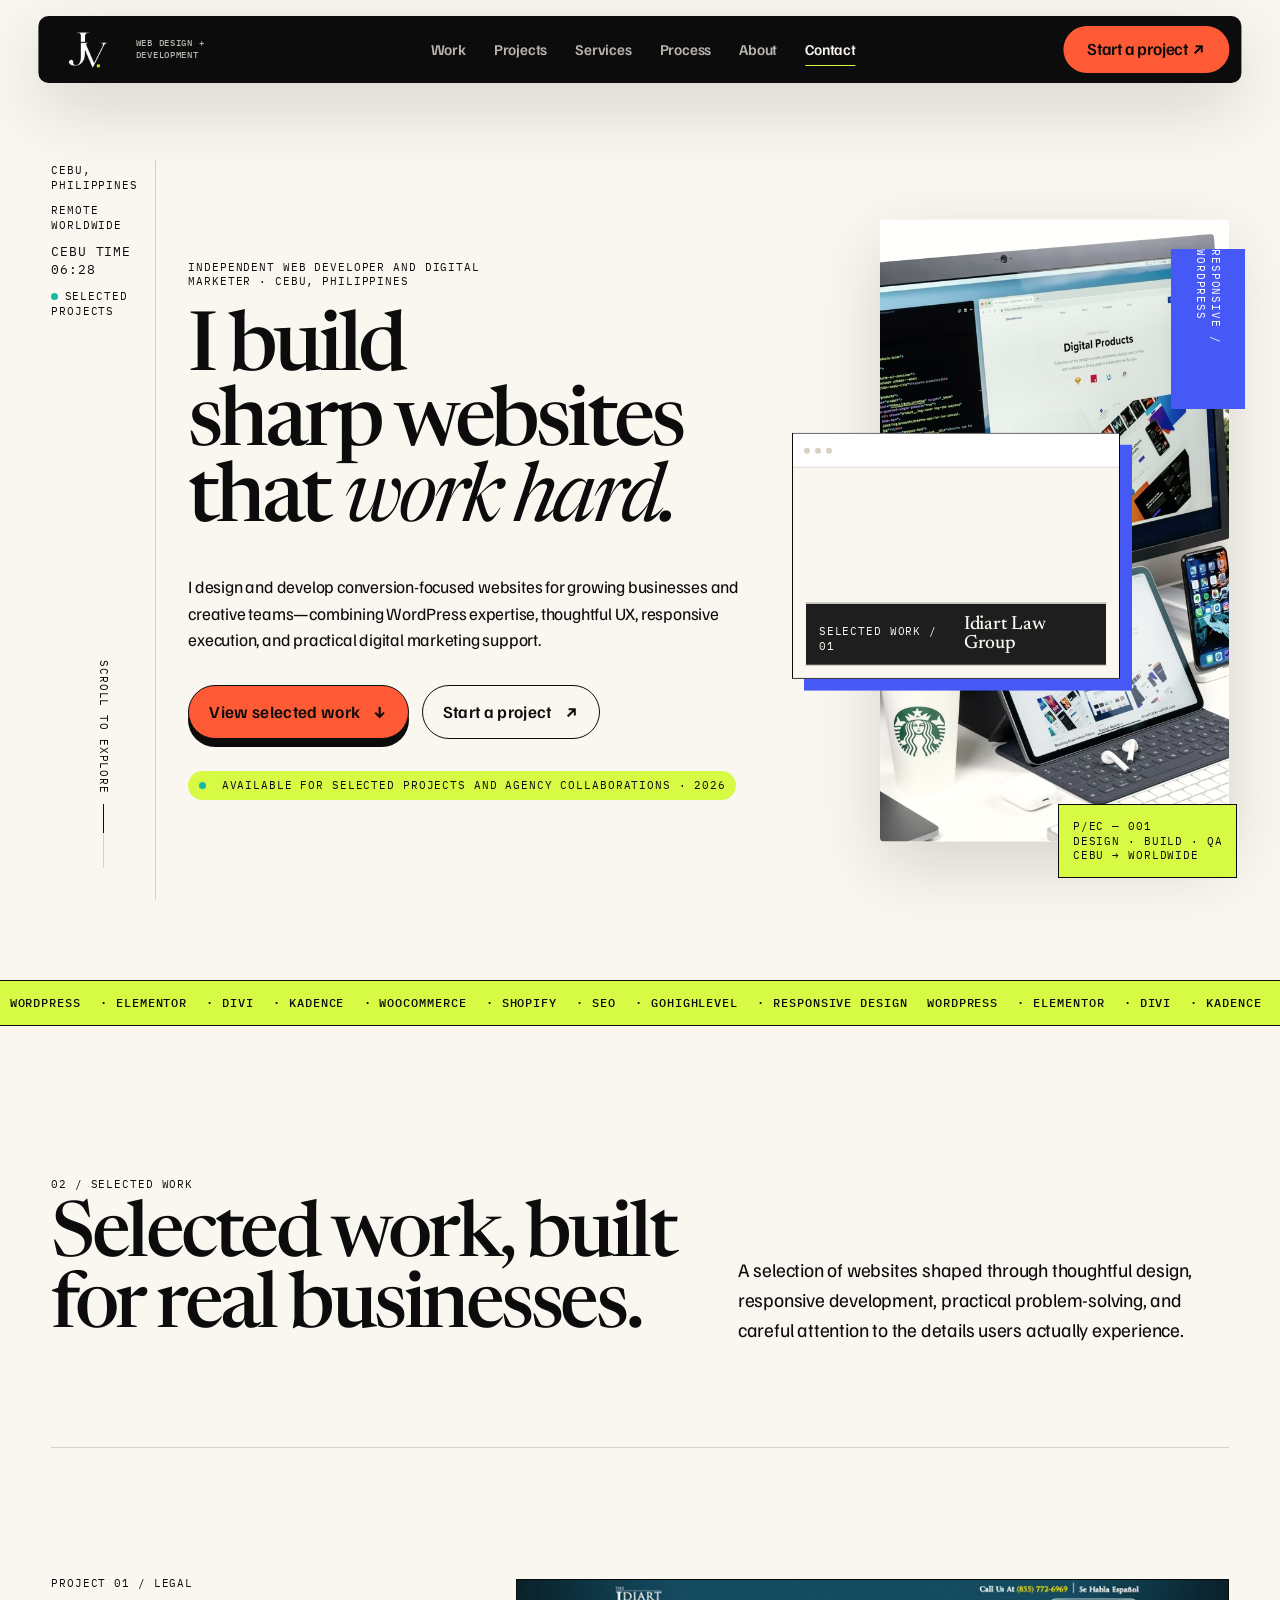
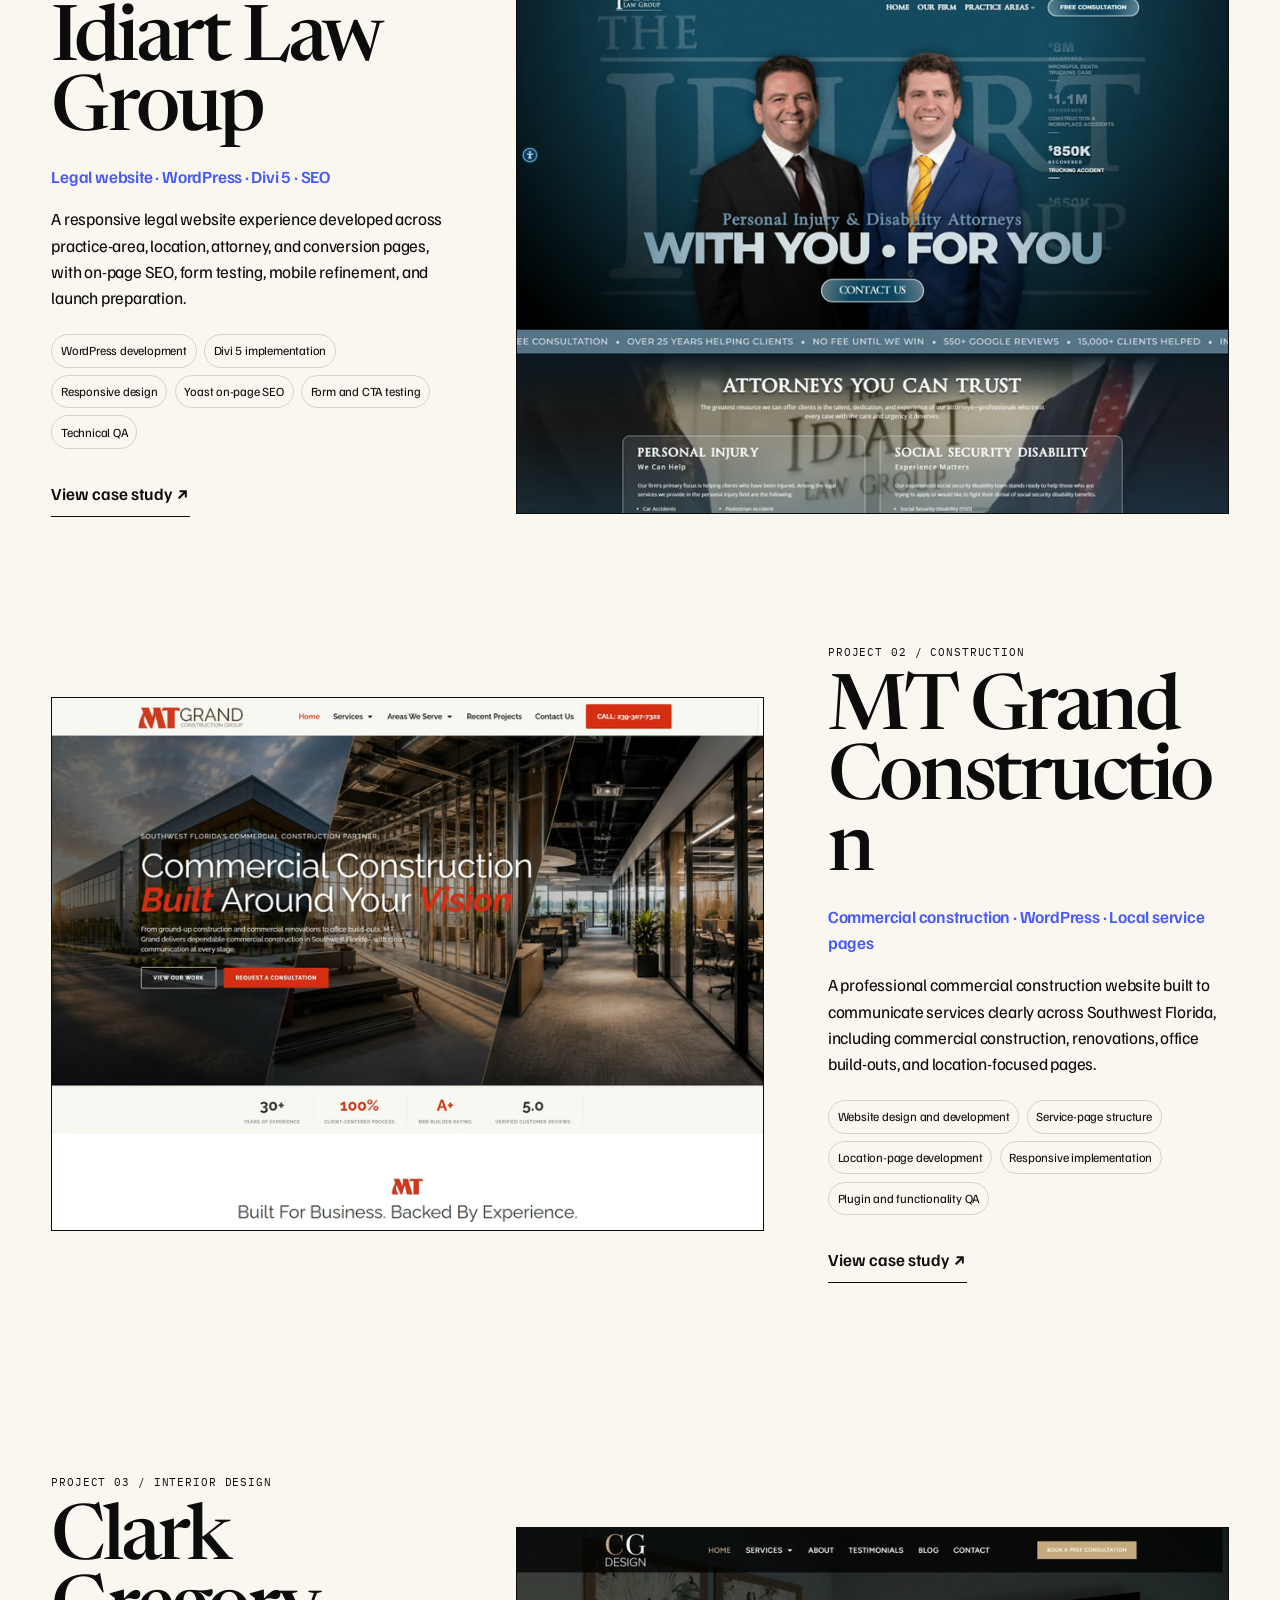
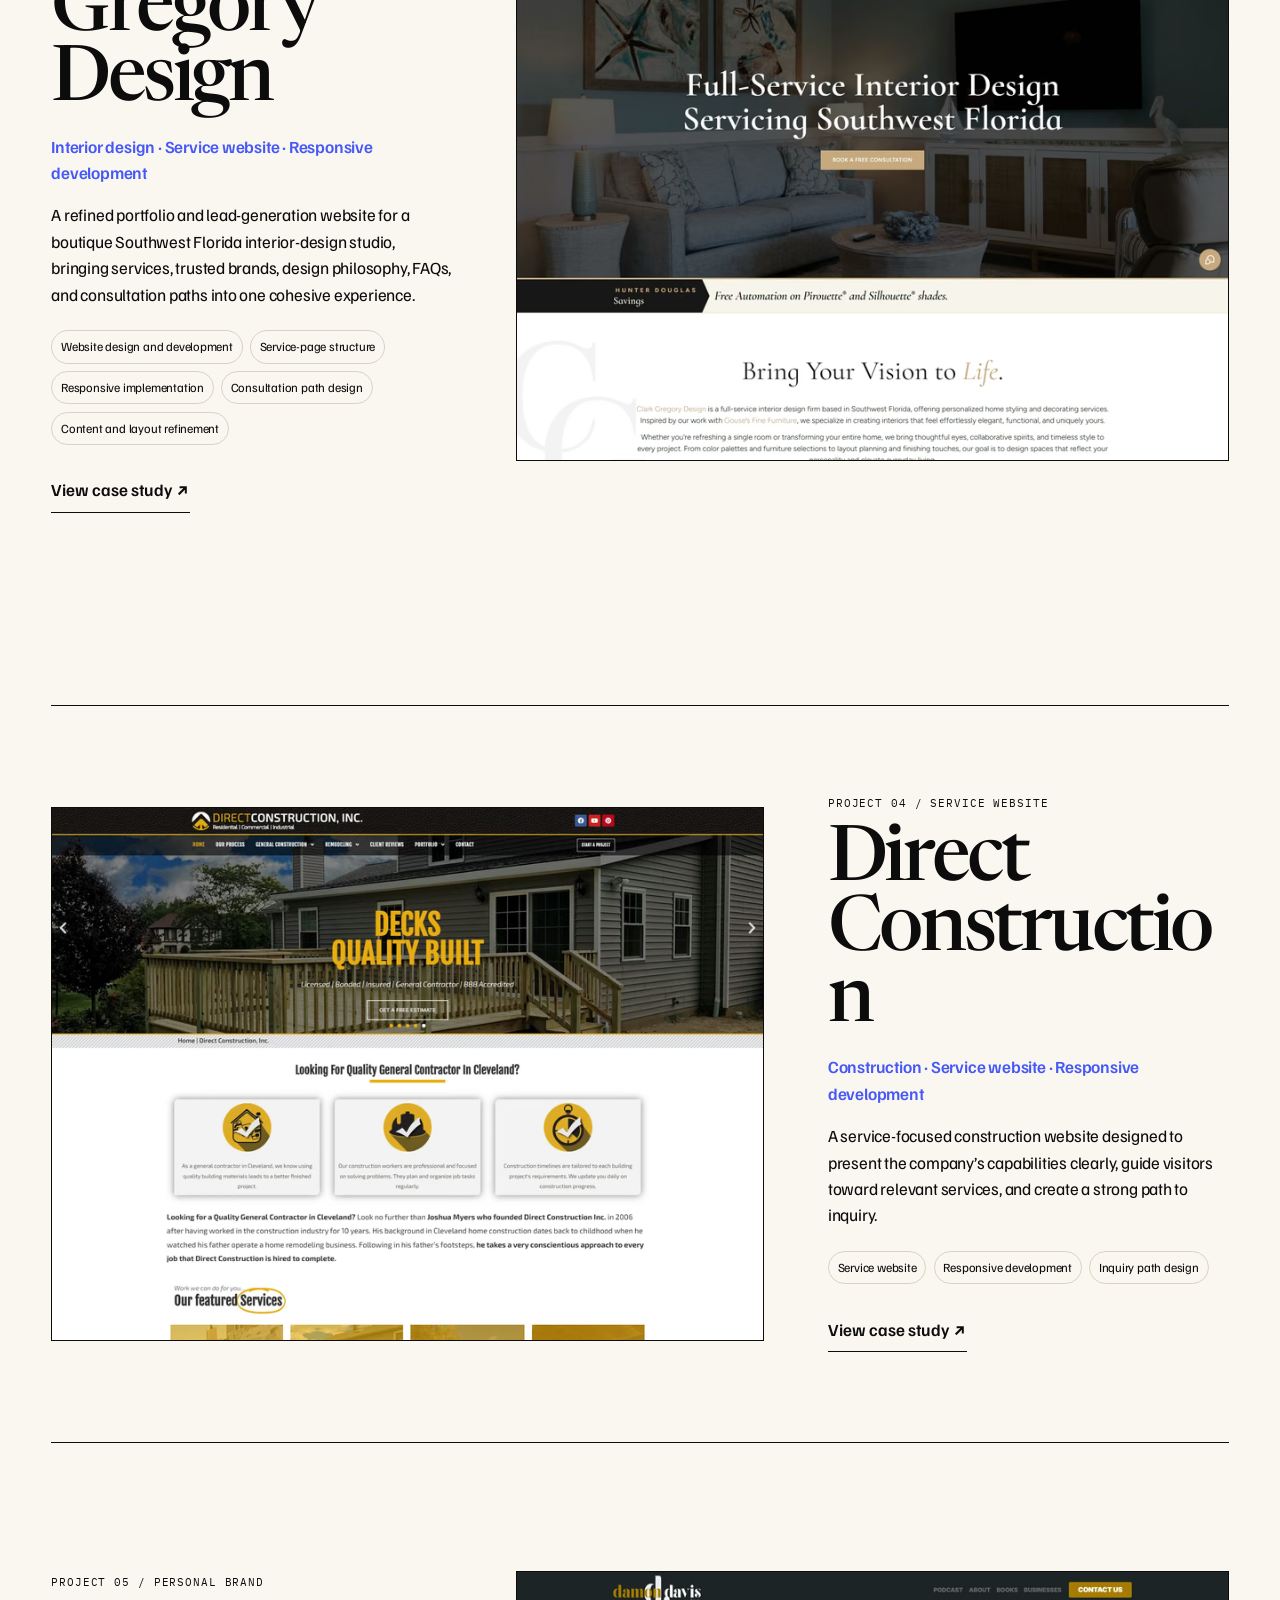
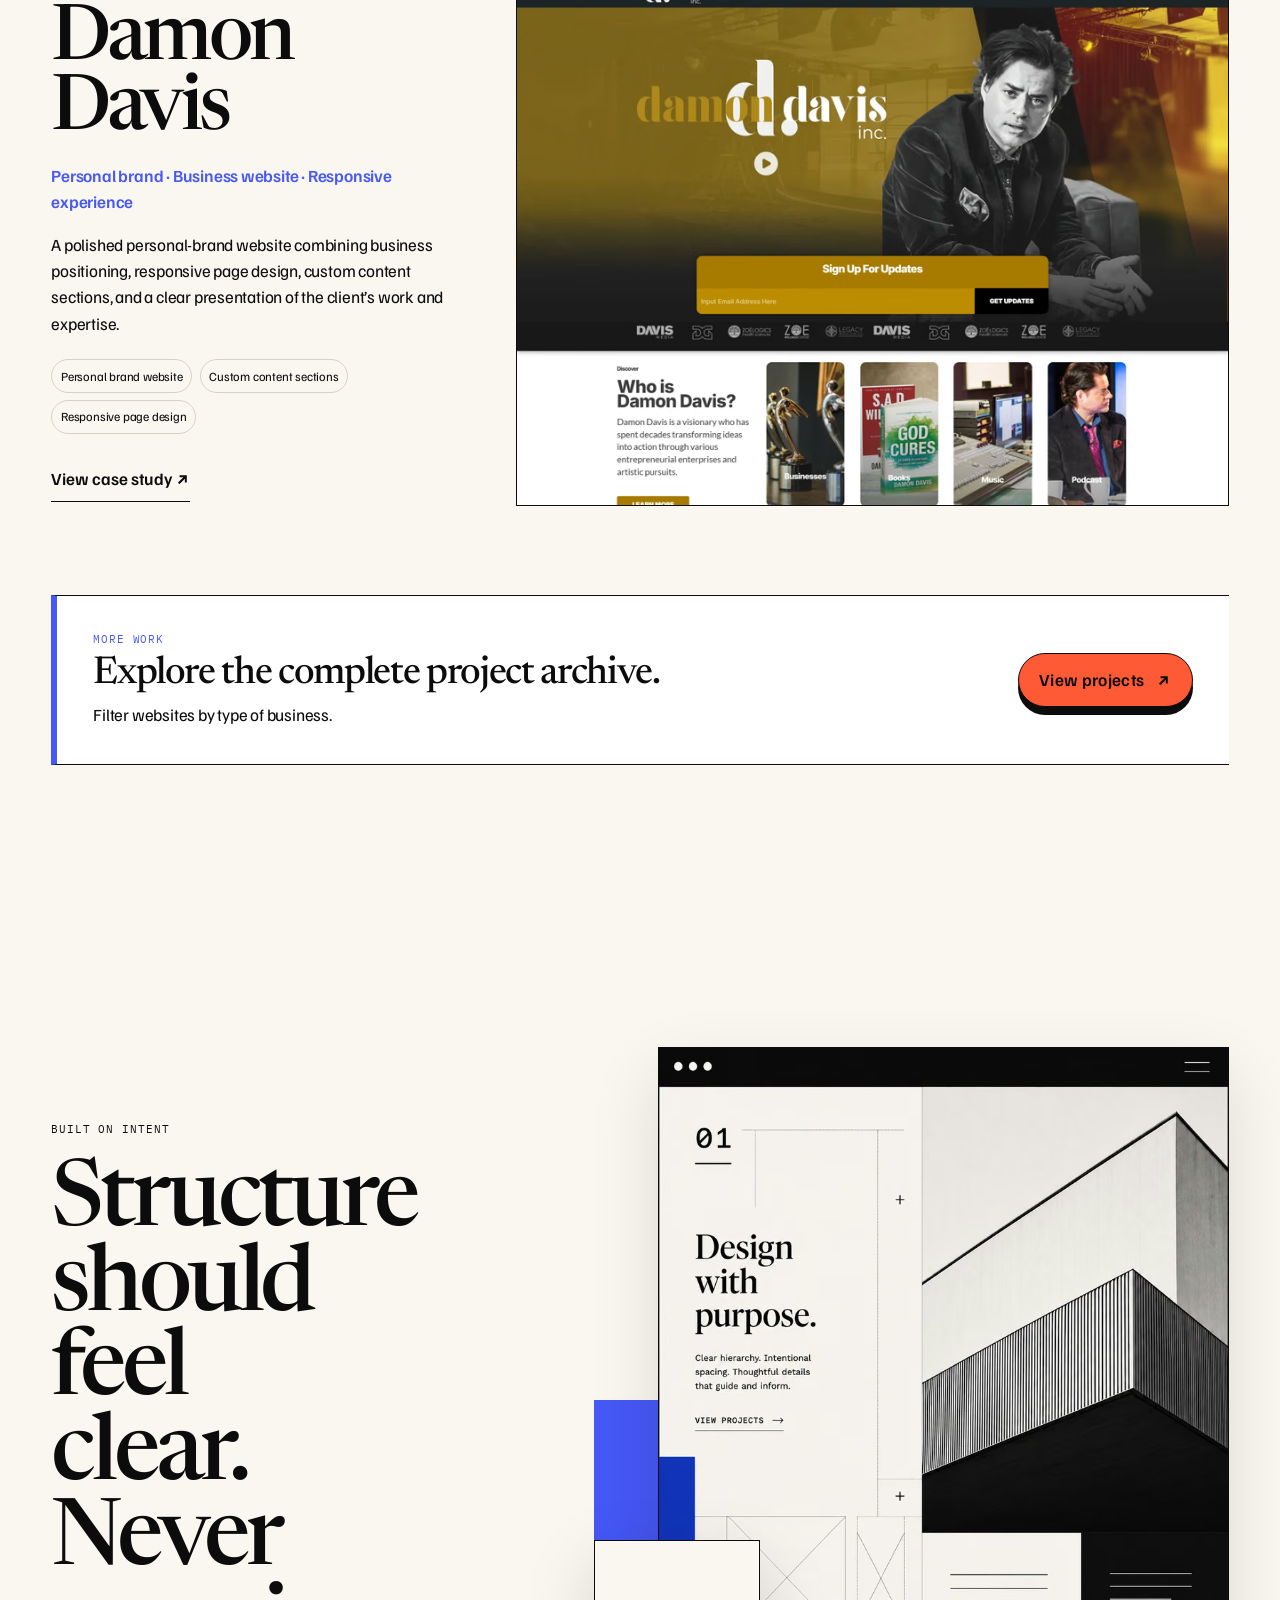
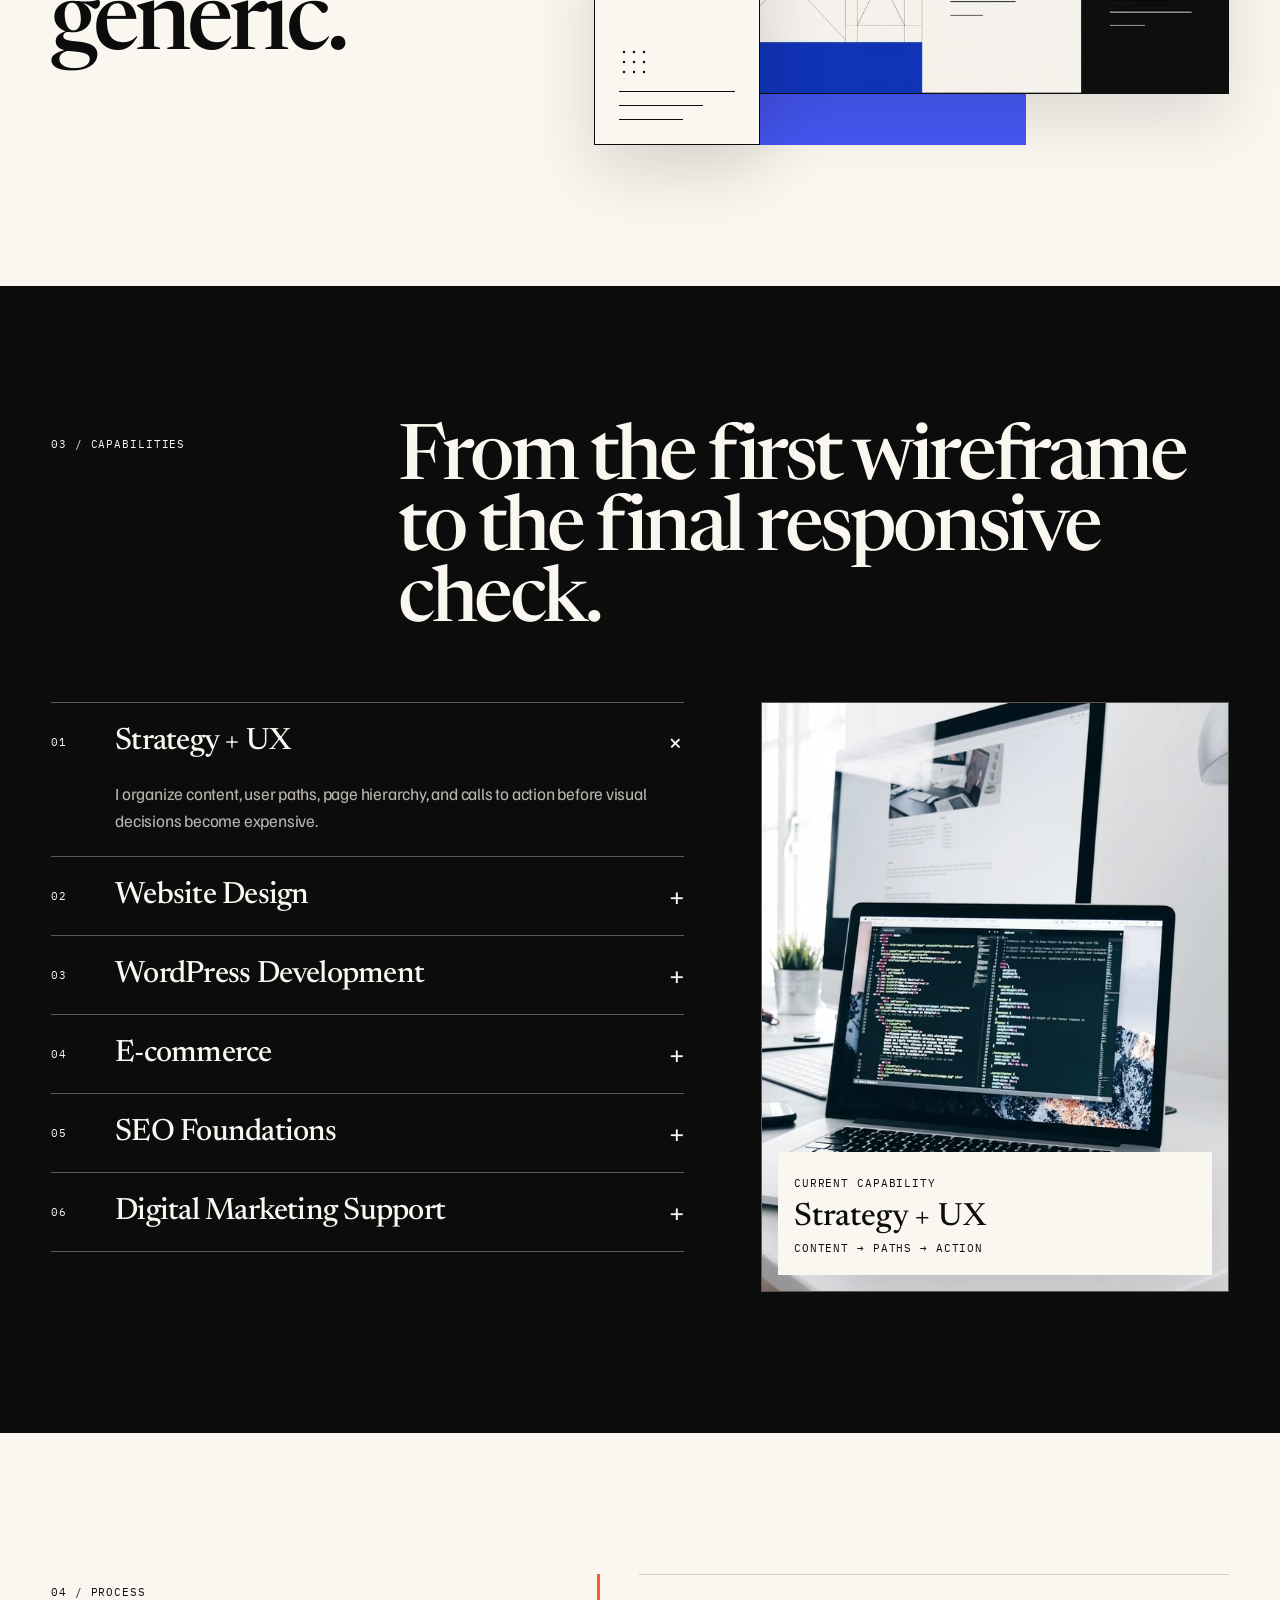
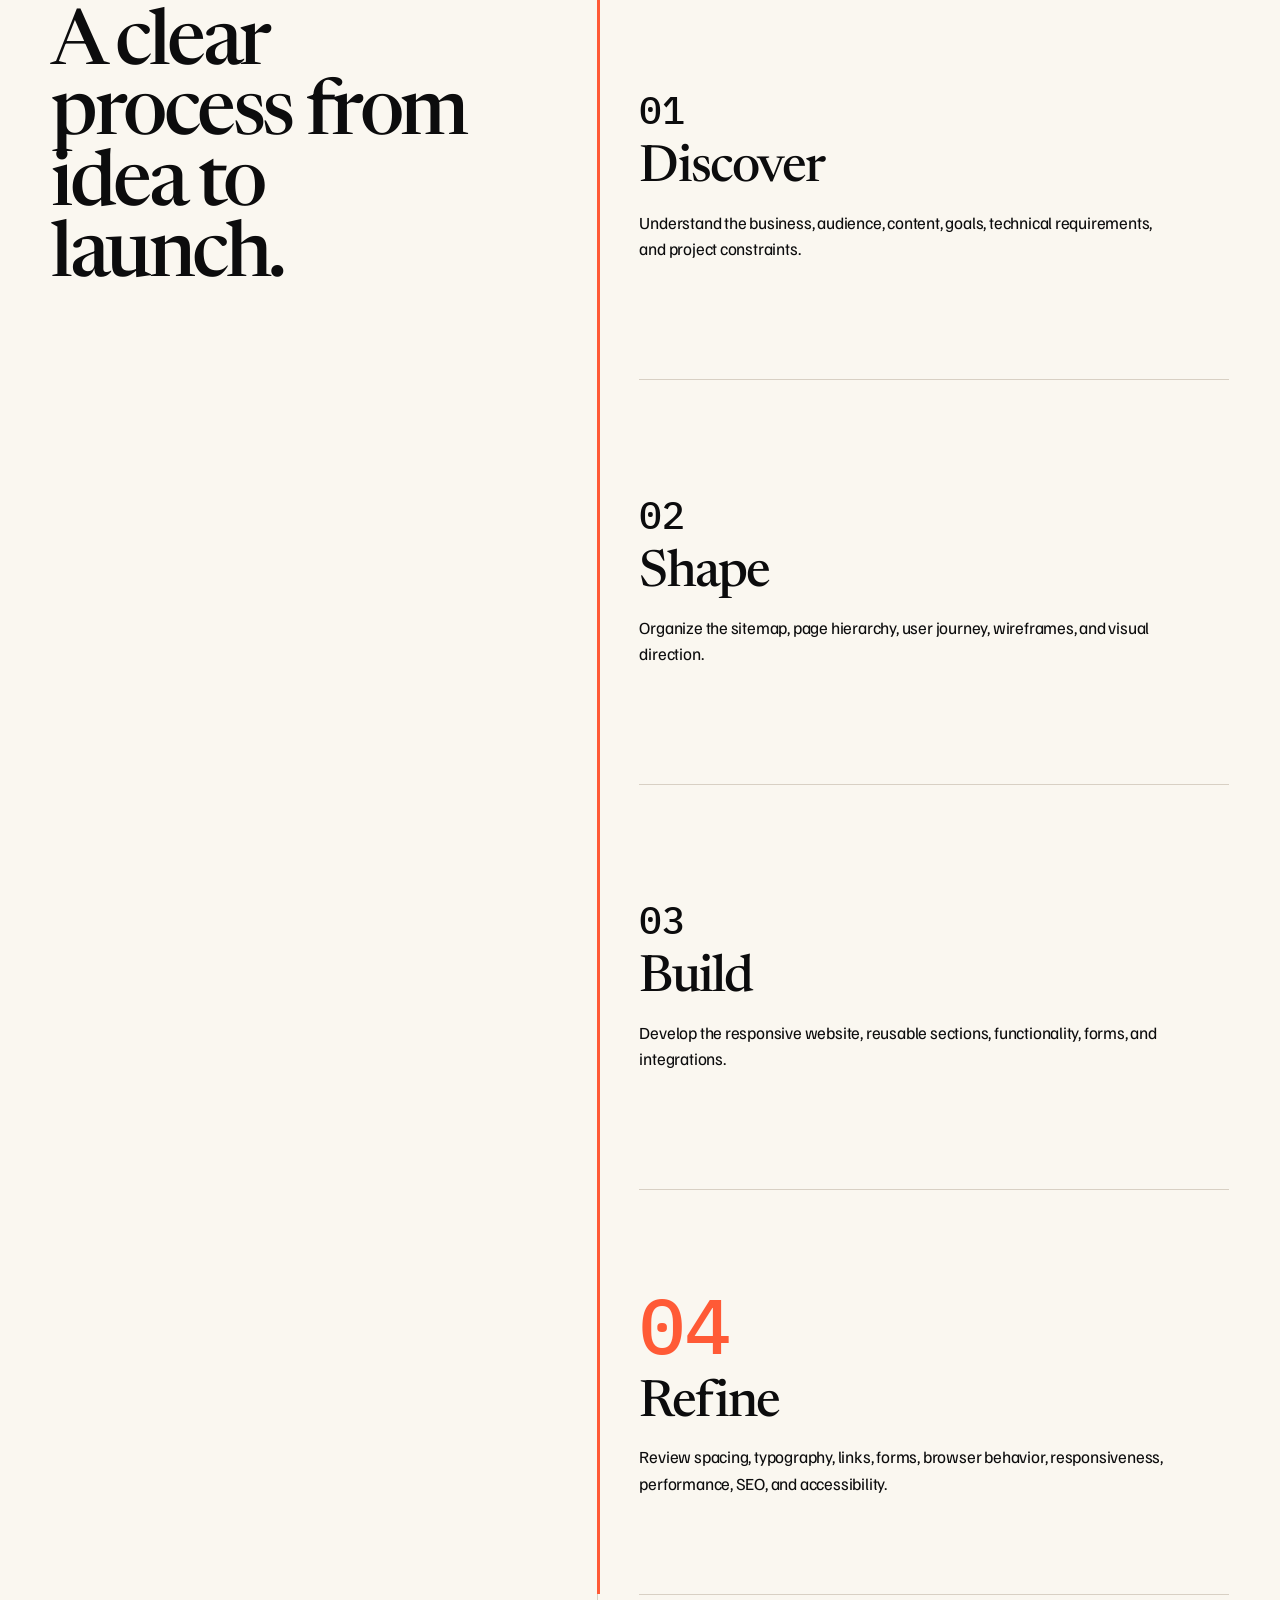
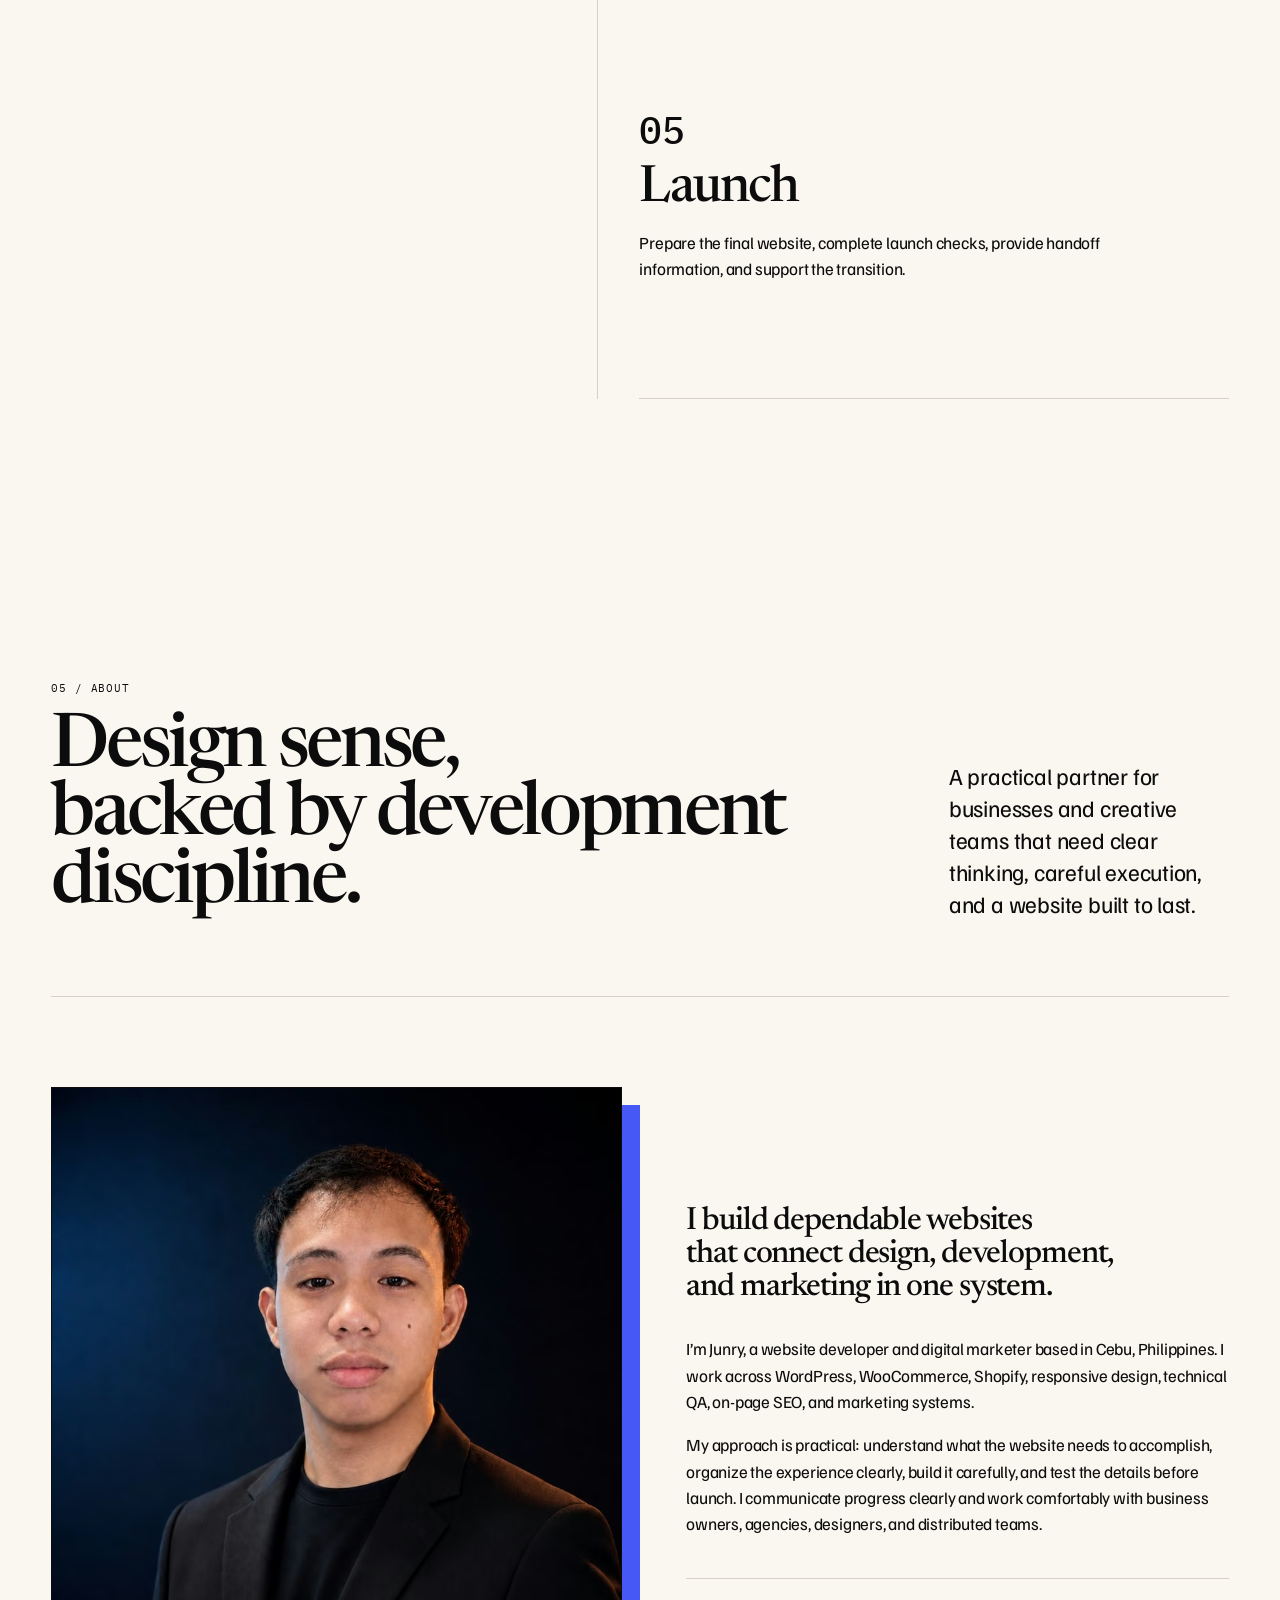
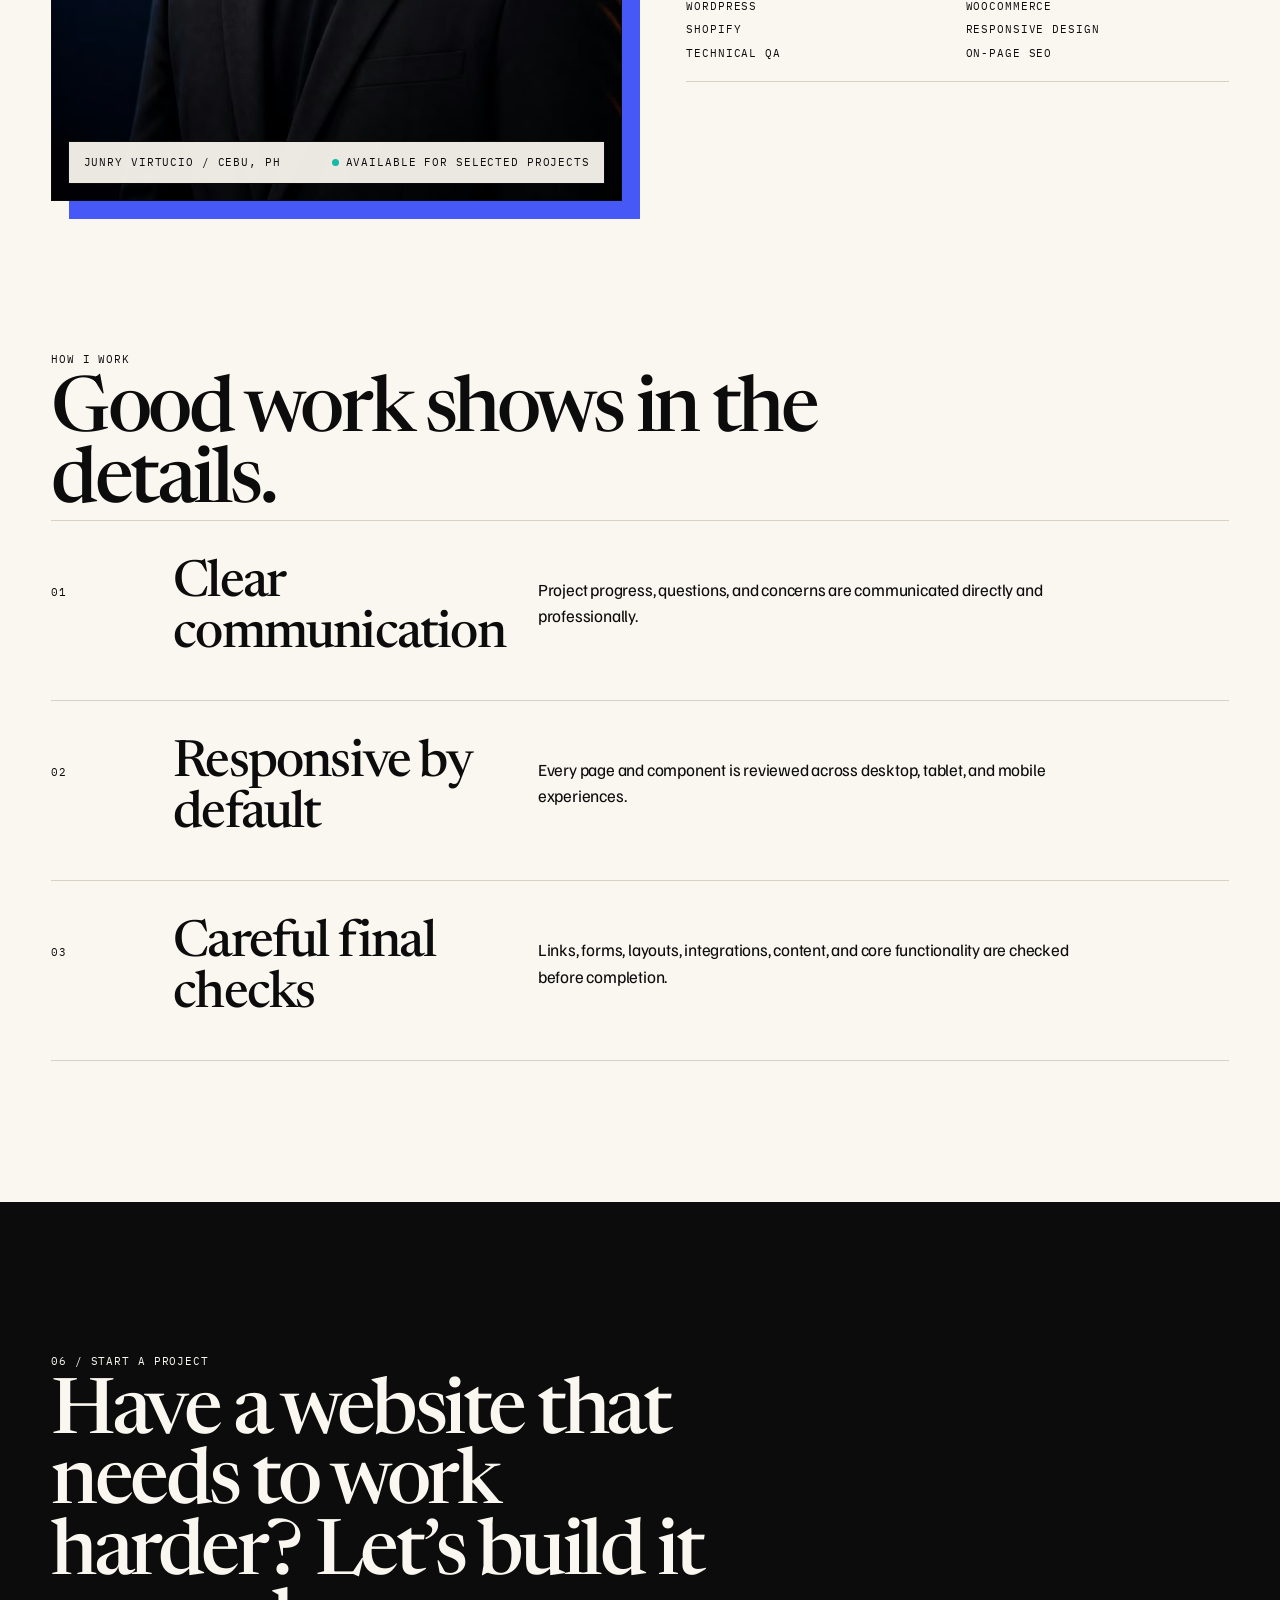
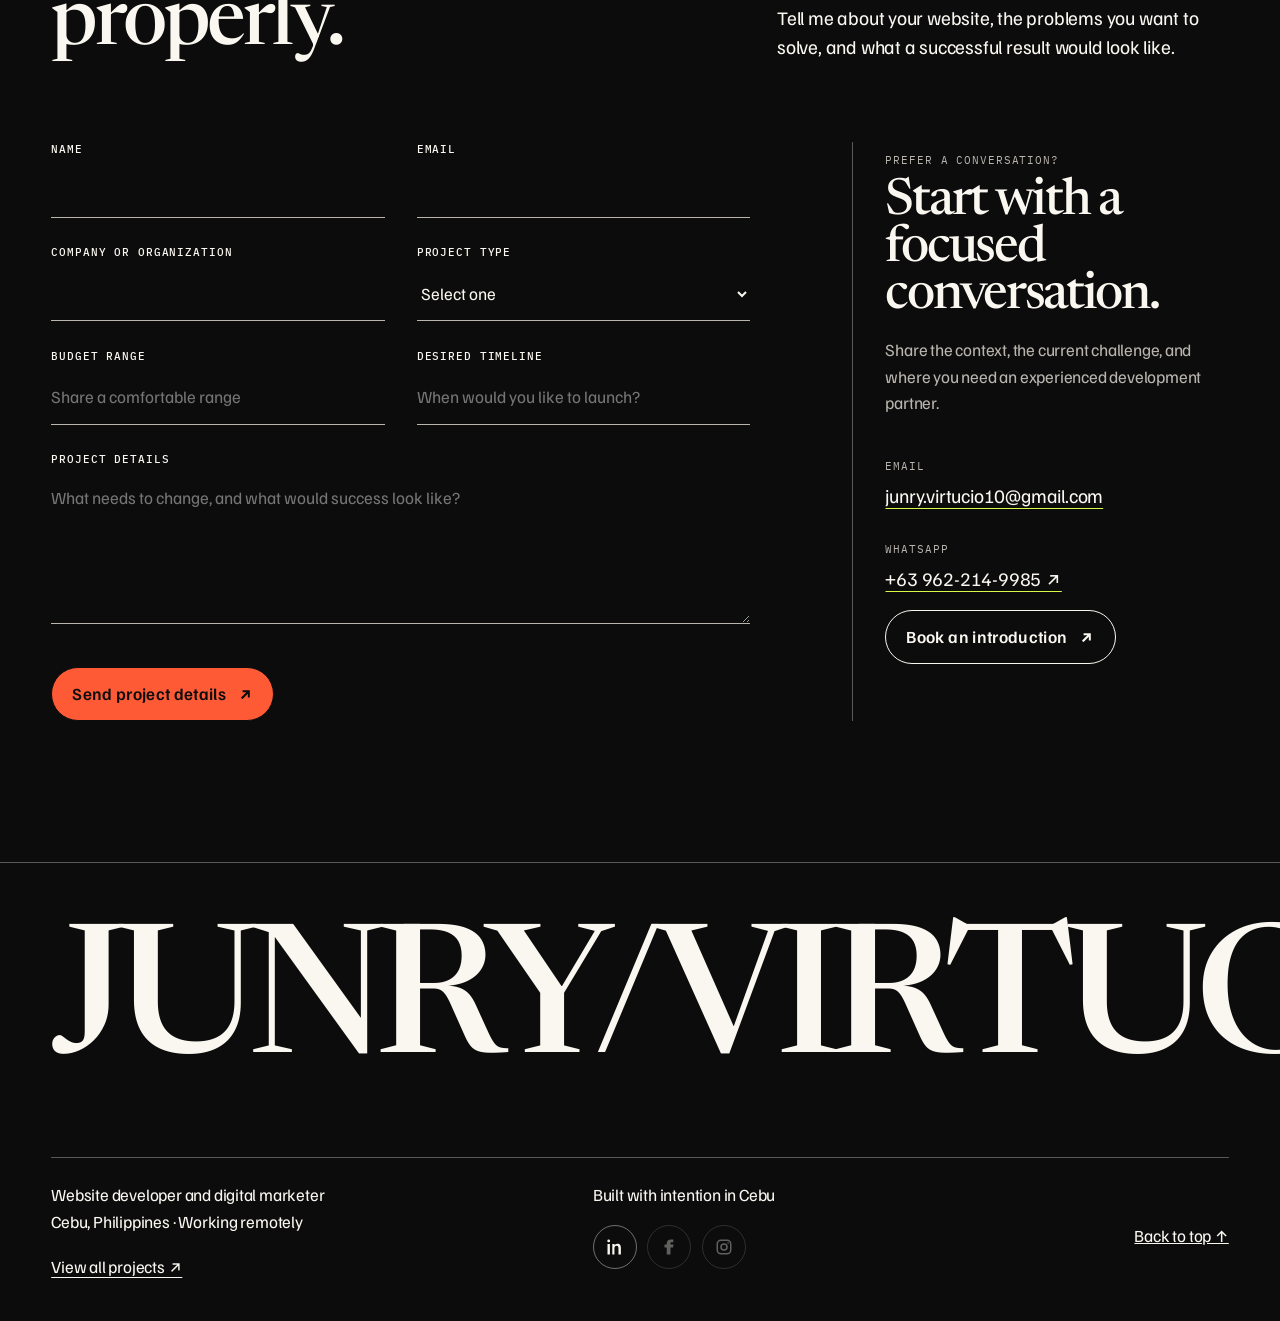
==== index.html @ 66791505 "new project added" ====
﻿<!doctype html>
<html lang="en">
<head>
  <meta charset="utf-8">
  <meta name="viewport" content="width=device-width, initial-scale=1">
  <meta name="google-site-verification" content="nxlav-JCHsvYIQtSZTMugQ_X2jGi2PzGNa7b2y4HYU4">
  <meta name="description" content="Junry Virtucio is a website developer and digital marketer in Cebu, Philippines, building thoughtful WordPress, e-commerce, SEO, and responsive website experiences.">
  <meta name="theme-color" content="#faf7f0">
  <meta property="og:type" content="website">
  <meta property="og:locale" content="en_PH">
  <meta property="og:site_name" content="Junry Virtucio">
  <meta property="og:title" content="Junry Virtucio — Website Developer &amp; Digital Marketer">
  <meta property="og:description" content="Thoughtful WordPress, e-commerce, SEO, and responsive website experiences built in Cebu, Philippines.">
  <meta property="og:image" content="assets/images/workspace-hero.jpg">
  <meta property="og:image:width" content="1800">
  <meta property="og:image:height" content="2250">
  <meta property="og:image:alt" content="A minimal developer workspace displaying responsive digital interfaces.">
  <meta name="twitter:card" content="summary_large_image">
  <meta name="twitter:title" content="Junry Virtucio — Website Developer &amp; Digital Marketer">
  <meta name="twitter:description" content="Thoughtful WordPress, e-commerce, SEO, and responsive website experiences built in Cebu, Philippines.">
  <meta name="twitter:image" content="assets/images/workspace-hero.jpg">
  <title>Junry Virtucio — Website Developer & Digital Marketer</title>
  <link rel="canonical" href="./">
  <link rel="icon" type="image/png" sizes="64x64" href="assets/images/favicon.png?v=2">
  <link rel="apple-touch-icon" sizes="180x180" href="assets/images/apple-touch-icon.png?v=2">
  <link rel="manifest" href="site.webmanifest">
  <link rel="preconnect" href="https://fonts.googleapis.com">
  <link rel="preconnect" href="https://fonts.gstatic.com" crossorigin>
  <link href="https://fonts.googleapis.com/css2?family=Familjen+Grotesk:ital,wght@0,400;0,500;0,600;1,400&family=IBM+Plex+Mono:wght@400;500&family=Newsreader:ital,opsz,wght@0,6..72,400;0,6..72,500;1,6..72,400;1,6..72,500&display=swap" rel="stylesheet">
  <link rel="stylesheet" href="styles.css?v=8">
</head>
<body data-page="home">
  <a class="skip-link" href="#main">Skip to main content</a>
  <div id="site-navigation-root"></div>

  <main id="main">
    <section class="hero" id="top" aria-labelledby="hero-title" data-od-id="hero">
      <div class="shell hero-grid">
        <aside class="info-rail" aria-label="Location and availability" data-od-id="hero-info-rail">
          <div class="rail-list mono">
            <span>Cebu, Philippines</span><span>Remote worldwide</span>
            <span class="rail-time" id="cebu-time">Cebu time —:—</span>
            <span><i class="status-dot" aria-hidden="true"></i>Selected projects</span>
          </div>
          <div class="scroll-cue mono" aria-hidden="true"><span>Scroll to explore</span><span class="scroll-line"></span></div>
        </aside>

        <div class="hero-copy">
          <p class="hero-eyebrow kicker">Independent web developer and digital marketer · Cebu, Philippines</p>
          <h1 class="hero-title" id="hero-title" data-od-id="hero-heading">
            <span class="hero-line"><span>I build</span></span>
            <span class="hero-line"><span>sharp websites</span></span>
            <span class="hero-line"><span>that <em>work hard.</em></span></span>
          </h1>
          <p class="hero-support">I design and develop conversion-focused websites for growing businesses and creative teams—combining WordPress expertise, thoughtful UX, responsive execution, and practical digital marketing support.</p>
          <div class="hero-actions">
            <a class="button button-primary" href="#work" data-od-id="hero-view-work">View selected work <span class="arrow">↓</span></a>
            <a class="button" href="#contact" data-od-id="hero-start-project">Start a project <span class="arrow">↗</span></a>
          </div>
          <p class="availability mono"><i class="status-dot" aria-hidden="true"></i>Available for selected projects and agency collaborations · 2026</p>
        </div>

        <div class="hero-visual" data-od-id="hero-visual">
          <div class="workspace-frame" data-parallax="-7">
            <picture class="responsive-picture">
              <source type="image/avif" srcset="assets/optimized/workspace-hero-480.avif 480w, assets/optimized/workspace-hero-800.avif 800w, assets/optimized/workspace-hero-1200.avif 1200w, assets/optimized/workspace-hero-1600.avif 1600w" sizes="(max-width: 760px) 400px, (max-width: 1100px) 70vw, 500px">
              <img src="assets/optimized/workspace-hero-800.webp" srcset="assets/optimized/workspace-hero-480.webp 480w, assets/optimized/workspace-hero-800.webp 800w, assets/optimized/workspace-hero-1200.webp 1200w, assets/optimized/workspace-hero-1600.webp 1600w" sizes="(max-width: 760px) 400px, (max-width: 1100px) 70vw, 500px" width="1800" height="2250" fetchpriority="high" decoding="async" alt="Minimal workspace with a monitor and tablet displaying digital product interfaces.">
            </picture>
          </div>
          <div class="project-window" data-parallax="14">
            <div class="browser-bar" aria-hidden="true"><span class="browser-dot"></span><span class="browser-dot"></span><span class="browser-dot"></span></div>
            <div class="hero-project-preview">
              <picture class="responsive-picture">
                <source type="image/avif" srcset="assets/optimized/projects/idiart-law-group-480.avif 480w, assets/optimized/projects/idiart-law-group-800.avif 800w, assets/optimized/projects/idiart-law-group-1200.avif 1200w, assets/optimized/projects/idiart-law-group-1600.avif 1600w, assets/optimized/projects/idiart-law-group-1920.avif 1920w" sizes="(max-width: 760px) 81vw, (max-width: 1100px) 60vw, 30vw">
                <img src="assets/optimized/projects/idiart-law-group-800.webp" srcset="assets/optimized/projects/idiart-law-group-480.webp 480w, assets/optimized/projects/idiart-law-group-800.webp 800w, assets/optimized/projects/idiart-law-group-1200.webp 1200w, assets/optimized/projects/idiart-law-group-1600.webp 1600w, assets/optimized/projects/idiart-law-group-1920.webp 1920w" sizes="(max-width: 760px) 81vw, (max-width: 1100px) 60vw, 30vw" width="1920" height="1440" decoding="async" alt="Preview of the Idiart Law Group website homepage.">
              </picture>
              <div class="hero-project-label"><span class="mono">SELECTED WORK / 01</span><strong>Idiart Law Group</strong></div>
            </div>
          </div>
          <div class="cobalt-tab mono">RESPONSIVE / WORDPRESS</div>
          <div class="visual-meta mono">P/EC — 001<br>DESIGN · BUILD · QA<br>CEBU → WORLDWIDE</div>
        </div>
      </div>
    </section>

    <section class="expertise" aria-label="Expertise" data-od-id="expertise-strip" tabindex="0">
      <div class="expertise-track">
        <ul class="expertise-list"><li>WORDPRESS</li><li>· ELEMENTOR</li><li>· DIVI</li><li>· KADENCE</li><li>· WOOCOMMERCE</li><li>· SHOPIFY</li><li>· SEO</li><li>· GOHIGHLEVEL</li><li>· RESPONSIVE DESIGN</li></ul>
        <ul class="expertise-list" aria-hidden="true"><li>WORDPRESS</li><li>· ELEMENTOR</li><li>· DIVI</li><li>· KADENCE</li><li>· WOOCOMMERCE</li><li>· SHOPIFY</li><li>· SEO</li><li>· GOHIGHLEVEL</li><li>· RESPONSIVE DESIGN</li></ul>
        <ul class="expertise-list" aria-hidden="true"><li>WORDPRESS</li><li>· ELEMENTOR</li><li>· DIVI</li><li>· KADENCE</li><li>· WOOCOMMERCE</li><li>· SHOPIFY</li><li>· SEO</li><li>· GOHIGHLEVEL</li><li>· RESPONSIVE DESIGN</li></ul>
        <ul class="expertise-list" aria-hidden="true"><li>WORDPRESS</li><li>· ELEMENTOR</li><li>· DIVI</li><li>· KADENCE</li><li>· WOOCOMMERCE</li><li>· SHOPIFY</li><li>· SEO</li><li>· GOHIGHLEVEL</li><li>· RESPONSIVE DESIGN</li></ul>
      </div>
    </section>

    <section class="section" id="work" aria-labelledby="work-title" data-od-id="selected-work">
      <div class="shell">
        <header class="work-header">
          <div><p class="kicker">02 / Selected work</p><h2 class="section-title" id="work-title" data-od-id="work-heading">Selected work, built for real businesses.</h2></div>
          <p class="section-intro">A selection of websites shaped through thoughtful design, responsive development, practical problem-solving, and careful attention to the details users actually experience.</p>
        </header>

        <article class="project project-a" data-od-id="project-idiart-law-group">
          <div class="project-info">
            <span class="project-no mono">PROJECT 01 / LEGAL</span><h3 class="project-name">Idiart Law Group</h3>
            <p class="project-category">Legal website · WordPress · Divi 5 · SEO</p>
            <p class="project-description">A responsive legal website experience developed across practice-area, location, attorney, and conversion pages, with on-page SEO, form testing, mobile refinement, and launch preparation.</p>
            <ul class="responsibilities"><li>WordPress development</li><li>Divi 5 implementation</li><li>Responsive design</li><li>Yoast on-page SEO</li><li>Form and CTA testing</li><li>Technical QA</li></ul>
            <button class="project-action" type="button" data-dialog-project="Idiart Law Group" data-project-url="https://www.idiartlaw.com/" aria-haspopup="dialog">View case study ↗</button>
          </div>
          <button class="project-media" type="button" data-dialog-project="Idiart Law Group" data-project-url="https://www.idiartlaw.com/" aria-haspopup="dialog" aria-label="View the Idiart Law Group case study">
            <picture class="responsive-picture">
              <source type="image/avif" srcset="assets/optimized/projects/idiart-law-group-480.avif 480w, assets/optimized/projects/idiart-law-group-800.avif 800w, assets/optimized/projects/idiart-law-group-1200.avif 1200w, assets/optimized/projects/idiart-law-group-1600.avif 1600w, assets/optimized/projects/idiart-law-group-1920.avif 1920w" sizes="(max-width: 760px) 90vw, (max-width: 900px) 92vw, (max-width: 1100px) 46vw, (min-width: 1631px) 900px, 56vw">
              <img class="project-screenshot" src="assets/optimized/projects/idiart-law-group-1200.webp" srcset="assets/optimized/projects/idiart-law-group-480.webp 480w, assets/optimized/projects/idiart-law-group-800.webp 800w, assets/optimized/projects/idiart-law-group-1200.webp 1200w, assets/optimized/projects/idiart-law-group-1600.webp 1600w, assets/optimized/projects/idiart-law-group-1920.webp 1920w" sizes="(max-width: 760px) 90vw, (max-width: 900px) 92vw, (max-width: 1100px) 46vw, (min-width: 1631px) 900px, 56vw" width="1920" height="1440" loading="lazy" decoding="async" alt="Idiart Law Group website homepage featuring its attorneys, practice areas, testimonials, and consultation information.">
            </picture><span class="view-cursor">VIEW CASE STUDY ↗</span>
          </button>
        </article>

        <article class="project project-b" data-od-id="project-mt-grand-construction">
          <div class="project-info">
            <span class="project-no mono">PROJECT 02 / CONSTRUCTION</span><h3 class="project-name">MT Grand Construction</h3>
            <p class="project-category">Commercial construction · WordPress · Local service pages</p>
            <p class="project-description">A professional commercial construction website built to communicate services clearly across Southwest Florida, including commercial construction, renovations, office build-outs, and location-focused pages.</p>
            <ul class="responsibilities"><li>Website design and development</li><li>Service-page structure</li><li>Location-page development</li><li>Responsive implementation</li><li>Plugin and functionality QA</li></ul>
            <button class="project-action" type="button" data-dialog-project="MT Grand Construction" data-project-url="https://mtgrandconstruction.com/" aria-haspopup="dialog">View case study ↗</button>
          </div>
          <button class="project-media" type="button" data-dialog-project="MT Grand Construction" data-project-url="https://mtgrandconstruction.com/" aria-haspopup="dialog" aria-label="View the MT Grand Construction case study">
            <picture class="responsive-picture">
              <source type="image/avif" srcset="assets/optimized/projects/mt-grand-construction-480.avif 480w, assets/optimized/projects/mt-grand-construction-800.avif 800w, assets/optimized/projects/mt-grand-construction-1200.avif 1200w, assets/optimized/projects/mt-grand-construction-1600.avif 1600w, assets/optimized/projects/mt-grand-construction-1920.avif 1920w" sizes="(max-width: 760px) 90vw, (max-width: 900px) 92vw, (max-width: 1100px) 46vw, (min-width: 1631px) 900px, 56vw">
              <img class="project-screenshot" src="assets/optimized/projects/mt-grand-construction-1200.webp" srcset="assets/optimized/projects/mt-grand-construction-480.webp 480w, assets/optimized/projects/mt-grand-construction-800.webp 800w, assets/optimized/projects/mt-grand-construction-1200.webp 1200w, assets/optimized/projects/mt-grand-construction-1600.webp 1600w, assets/optimized/projects/mt-grand-construction-1920.webp 1920w" sizes="(max-width: 760px) 90vw, (max-width: 900px) 92vw, (max-width: 1100px) 46vw, (min-width: 1631px) 900px, 56vw" width="1920" height="1440" loading="lazy" decoding="async" alt="MT Grand Construction website homepage presenting commercial construction services, projects, and service areas.">
            </picture><span class="view-cursor">VIEW CASE STUDY ↗</span>
          </button>
        </article>

        <article class="project project-c" data-od-id="project-clark-gregory-design">
          <div class="project-info">
            <span class="project-no mono">PROJECT 03 / INTERIOR DESIGN</span><h3 class="project-name">Clark Gregory Design</h3>
            <p class="project-category">Interior design · Service website · Responsive development</p>
            <p class="project-description">A refined portfolio and lead-generation website for a boutique Southwest Florida interior-design studio, bringing services, trusted brands, design philosophy, FAQs, and consultation paths into one cohesive experience.</p>
            <ul class="responsibilities"><li>Website design and development</li><li>Service-page structure</li><li>Responsive implementation</li><li>Consultation path design</li><li>Content and layout refinement</li></ul>
            <button class="project-action" type="button" data-dialog-project="Clark Gregory Design" data-project-url="https://www.clarkgregorydesign.com/" aria-haspopup="dialog">View case study ↗</button>
          </div>
          <button class="project-media" type="button" data-dialog-project="Clark Gregory Design" data-project-url="https://www.clarkgregorydesign.com/" aria-haspopup="dialog" aria-label="View the Clark Gregory Design case study">
            <picture class="responsive-picture">
              <source type="image/avif" srcset="assets/optimized/projects/clark-gregory-design-480.avif 480w, assets/optimized/projects/clark-gregory-design-800.avif 800w, assets/optimized/projects/clark-gregory-design-1200.avif 1200w, assets/optimized/projects/clark-gregory-design-1600.avif 1600w, assets/optimized/projects/clark-gregory-design-1920.avif 1920w" sizes="(max-width: 760px) 90vw, (max-width: 900px) 92vw, (max-width: 1100px) 46vw, (min-width: 1631px) 900px, 56vw">
              <img class="project-screenshot" src="assets/optimized/projects/clark-gregory-design-1200.webp" srcset="assets/optimized/projects/clark-gregory-design-480.webp 480w, assets/optimized/projects/clark-gregory-design-800.webp 800w, assets/optimized/projects/clark-gregory-design-1200.webp 1200w, assets/optimized/projects/clark-gregory-design-1600.webp 1600w, assets/optimized/projects/clark-gregory-design-1920.webp 1920w" sizes="(max-width: 760px) 90vw, (max-width: 900px) 92vw, (max-width: 1100px) 46vw, (min-width: 1631px) 900px, 56vw" width="1920" height="1440" loading="lazy" decoding="async" alt="Clark Gregory Design website homepage showing interior-design services and residential project imagery.">
            </picture><span class="view-cursor">VIEW CASE STUDY ↗</span>
          </button>
        </article>

        <article class="project project-d" data-od-id="project-direct-construction">
          <div class="project-info">
            <span class="project-no mono">PROJECT 04 / SERVICE WEBSITE</span><h3 class="project-name">Direct Construction</h3>
            <p class="project-category">Construction · Service website · Responsive development</p>
            <p class="project-description">A service-focused construction website designed to present the company’s capabilities clearly, guide visitors toward relevant services, and create a strong path to inquiry.</p>
            <ul class="responsibilities"><li>Service website</li><li>Responsive development</li><li>Inquiry path design</li></ul>
            <button class="project-action" type="button" data-dialog-project="Direct Construction" data-project-url="https://www.direct-construction.com/" aria-haspopup="dialog">View case study ↗</button>
          </div>
          <button class="project-media" type="button" data-dialog-project="Direct Construction" data-project-url="https://www.direct-construction.com/" aria-haspopup="dialog" aria-label="View the Direct Construction case study">
            <picture class="responsive-picture">
              <source type="image/avif" srcset="assets/optimized/projects/direct-construction-480.avif 480w, assets/optimized/projects/direct-construction-800.avif 800w, assets/optimized/projects/direct-construction-1200.avif 1200w, assets/optimized/projects/direct-construction-1600.avif 1600w, assets/optimized/projects/direct-construction-1920.avif 1920w" sizes="(max-width: 760px) 90vw, (max-width: 900px) 92vw, (max-width: 1100px) 46vw, (min-width: 1631px) 900px, 56vw">
              <img class="project-screenshot" src="assets/optimized/projects/direct-construction-1200.webp" srcset="assets/optimized/projects/direct-construction-480.webp 480w, assets/optimized/projects/direct-construction-800.webp 800w, assets/optimized/projects/direct-construction-1200.webp 1200w, assets/optimized/projects/direct-construction-1600.webp 1600w, assets/optimized/projects/direct-construction-1920.webp 1920w" sizes="(max-width: 760px) 90vw, (max-width: 900px) 92vw, (max-width: 1100px) 46vw, (min-width: 1631px) 900px, 56vw" width="1920" height="1440" loading="lazy" decoding="async" alt="Direct Construction website homepage showing remodeling services, featured projects, process, and testimonials.">
            </picture><span class="view-cursor">VIEW CASE STUDY ↗</span>
          </button>
        </article>

        <article class="project project-e" data-od-id="project-damon-davis">
          <div class="project-info">
            <span class="project-no mono">PROJECT 05 / PERSONAL BRAND</span><h3 class="project-name">Damon Davis</h3>
            <p class="project-category">Personal brand · Business website · Responsive experience</p>
            <p class="project-description">A polished personal-brand website combining business positioning, responsive page design, custom content sections, and a clear presentation of the client’s work and expertise.</p>
            <ul class="responsibilities"><li>Personal brand website</li><li>Custom content sections</li><li>Responsive page design</li></ul>
            <button class="project-action" type="button" data-dialog-project="Damon Davis" data-project-url="https://damondavis.com/" aria-haspopup="dialog">View case study ↗</button>
          </div>
          <button class="project-media" type="button" data-dialog-project="Damon Davis" data-project-url="https://damondavis.com/" aria-haspopup="dialog" aria-label="View the Damon Davis case study">
            <picture class="responsive-picture">
              <source type="image/avif" srcset="assets/optimized/projects/damon-davis-480.avif 480w, assets/optimized/projects/damon-davis-800.avif 800w, assets/optimized/projects/damon-davis-1200.avif 1200w, assets/optimized/projects/damon-davis-1600.avif 1600w, assets/optimized/projects/damon-davis-1920.avif 1920w" sizes="(max-width: 760px) 90vw, (max-width: 900px) 92vw, (max-width: 1100px) 46vw, (min-width: 1631px) 900px, 56vw">
              <img class="project-screenshot" src="assets/optimized/projects/damon-davis-1200.webp" srcset="assets/optimized/projects/damon-davis-480.webp 480w, assets/optimized/projects/damon-davis-800.webp 800w, assets/optimized/projects/damon-davis-1200.webp 1200w, assets/optimized/projects/damon-davis-1600.webp 1600w, assets/optimized/projects/damon-davis-1920.webp 1920w" sizes="(max-width: 760px) 90vw, (max-width: 900px) 92vw, (max-width: 1100px) 46vw, (min-width: 1631px) 900px, 56vw" width="1920" height="1440" loading="lazy" decoding="async" alt="Damon Davis website homepage presenting his businesses, books, music, podcast, and contact information.">
            </picture><span class="view-cursor">VIEW CASE STUDY ↗</span>
          </button>
        </article>

        <div class="work-archive-cta">
          <div class="work-archive-copy">
            <p class="kicker">More work</p>
            <h3>Explore the complete project archive.</h3>
            <p>Filter websites by type of business.</p>
          </div>
          <a class="button button-primary work-archive-link" href="projects.html">View projects <span class="arrow" aria-hidden="true">↗</span></a>
        </div>
      </div>
    </section>

    <section class="interlude" aria-labelledby="interlude-title" data-od-id="photographic-interlude">
      <div class="shell interlude-grid">
        <div class="interlude-copy"><p class="kicker">Built on intent</p><h2 class="section-title" id="interlude-title"><span>Structure</span><span>should feel</span><span>clear.</span><span>Never</span><span>generic.</span></h2></div>
        <div class="interlude-visual">
          <figure class="interlude-figure"><picture class="responsive-picture">
            <source type="image/avif" srcset="assets/optimized/structure-purpose-visual-480.avif 480w, assets/optimized/structure-purpose-visual-800.avif 800w, assets/optimized/structure-purpose-visual-1178.avif 1178w" sizes="(max-width: 760px) 90vw, (max-width: 900px) 680px, 55vw">
            <img src="assets/optimized/structure-purpose-visual-800.webp" srcset="assets/optimized/structure-purpose-visual-480.webp 480w, assets/optimized/structure-purpose-visual-800.webp 800w, assets/optimized/structure-purpose-visual-1178.webp 1178w" sizes="(max-width: 760px) 90vw, (max-width: 900px) 680px, 55vw" width="1178" height="1335" loading="lazy" decoding="async" alt="Editorial website composition combining wireframe structure, purposeful typography, cobalt accents, and black-and-white architecture.">
          </picture></figure>
          <div class="interlude-note" aria-hidden="true"><span class="note-dots"></span><span class="note-rule note-rule-long"></span><span class="note-rule"></span><span class="note-rule note-rule-short"></span></div>
        </div>
      </div>
    </section>

    <section class="section ink-section" id="services" aria-labelledby="services-title" data-od-id="services">
      <div class="shell">
        <header class="services-head">
          <p class="kicker">03 / Capabilities</p><h2 class="section-title" id="services-title" data-od-id="services-heading">From the first wireframe to the final responsive check.</h2>
        </header>
        <div class="services-grid">
          <div class="service-list">
            <div class="service" data-service="Strategy + UX"><button class="service-button" id="service-button-1" type="button" aria-expanded="true" aria-controls="service-panel-1"><span class="mono">01</span><span class="service-name">Strategy + UX</span><span class="service-plus" aria-hidden="true">+</span></button><div class="service-panel" id="service-panel-1" role="region" aria-labelledby="service-button-1" aria-hidden="false"><div><p>I organize content, user paths, page hierarchy, and calls to action before visual decisions become expensive.</p></div></div></div>
            <div class="service" data-service="Website Design"><button class="service-button" id="service-button-2" type="button" aria-expanded="false" aria-controls="service-panel-2"><span class="mono">02</span><span class="service-name">Website Design</span><span class="service-plus" aria-hidden="true">+</span></button><div class="service-panel" id="service-panel-2" role="region" aria-labelledby="service-button-2" aria-hidden="true" inert><div><p>I create responsive website designs that communicate clearly, support the brand, and feel intentional across every screen size.</p></div></div></div>
            <div class="service" data-service="WordPress Development"><button class="service-button" id="service-button-3" type="button" aria-expanded="false" aria-controls="service-panel-3"><span class="mono">03</span><span class="service-name">WordPress Development</span><span class="service-plus" aria-hidden="true">+</span></button><div class="service-panel" id="service-panel-3" role="region" aria-labelledby="service-button-3" aria-hidden="true" inert><div><p>I build and refine WordPress websites using Elementor, Divi, Kadence, Gutenberg, WooCommerce, custom CSS, and practical integrations.</p></div></div></div>
            <div class="service" data-service="E-commerce"><button class="service-button" id="service-button-4" type="button" aria-expanded="false" aria-controls="service-panel-4"><span class="mono">04</span><span class="service-name">E-commerce</span><span class="service-plus" aria-hidden="true">+</span></button><div class="service-panel" id="service-panel-4" role="region" aria-labelledby="service-button-4" aria-hidden="true" inert><div><p>I support WooCommerce and Shopify experiences, including product presentation, responsive shopping journeys, promotions, and conversion-focused improvements.</p></div></div></div>
            <div class="service" data-service="SEO Foundations"><button class="service-button" id="service-button-5" type="button" aria-expanded="false" aria-controls="service-panel-5"><span class="mono">05</span><span class="service-name">SEO Foundations</span><span class="service-plus" aria-hidden="true">+</span></button><div class="service-panel" id="service-panel-5" role="region" aria-labelledby="service-button-5" aria-hidden="true" inert><div><p>I implement practical on-page SEO through page structure, titles, descriptions, headings, internal links, image optimization, and mobile checks.</p></div></div></div>
            <div class="service" data-service="Digital Marketing Support"><button class="service-button" id="service-button-6" type="button" aria-expanded="false" aria-controls="service-panel-6"><span class="mono">06</span><span class="service-name">Digital Marketing Support</span><span class="service-plus" aria-hidden="true">+</span></button><div class="service-panel" id="service-panel-6" role="region" aria-labelledby="service-button-6" aria-hidden="true" inert><div><p>I support landing pages, email marketing, GoHighLevel, forms, automations, analytics, and other systems connected to the website.</p></div></div></div>
          </div>
          <aside class="service-preview" aria-live="polite" data-od-id="services-preview">
            <picture class="responsive-picture">
              <source type="image/avif" srcset="assets/optimized/services-workspace-480.avif 480w, assets/optimized/services-workspace-800.avif 800w, assets/optimized/services-workspace-1200.avif 1200w, assets/optimized/services-workspace-1600.avif 1600w" sizes="(max-width: 760px) 720px, (max-width: 900px) 92vw, 900px">
              <img src="assets/optimized/services-workspace-800.webp" srcset="assets/optimized/services-workspace-480.webp 480w, assets/optimized/services-workspace-800.webp 800w, assets/optimized/services-workspace-1200.webp 1200w, assets/optimized/services-workspace-1600.webp 1600w" sizes="(max-width: 760px) 720px, (max-width: 900px) 92vw, 900px" width="1800" height="1198" loading="lazy" decoding="async" alt="Developer workspace with code displayed on a desktop monitor.">
            </picture>
            <div class="preview-overlay"><span class="mono">CURRENT CAPABILITY</span><strong id="preview-title">Strategy + UX</strong><span class="mono">CONTENT → PATHS → ACTION</span></div>
          </aside>
        </div>
      </div>
    </section>

    <section class="section" id="process" aria-labelledby="process-title" data-od-id="process">
      <div class="shell process-grid">
        <header class="process-sticky"><p class="kicker">04 / Process</p><h2 class="section-title" id="process-title" data-od-id="process-heading">A clear process from idea to launch.</h2></header>
        <div class="process-list" id="process-list">
          <div class="process-track" aria-hidden="true"><div class="process-progress"></div></div>
          <article class="process-step"><span class="process-number">01</span><h3>Discover</h3><p>Understand the business, audience, content, goals, technical requirements, and project constraints.</p></article>
          <article class="process-step"><span class="process-number">02</span><h3>Shape</h3><p>Organize the sitemap, page hierarchy, user journey, wireframes, and visual direction.</p></article>
          <article class="process-step"><span class="process-number">03</span><h3>Build</h3><p>Develop the responsive website, reusable sections, functionality, forms, and integrations.</p></article>
          <article class="process-step"><span class="process-number">04</span><h3>Refine</h3><p>Review spacing, typography, links, forms, browser behavior, responsiveness, performance, SEO, and accessibility.</p></article>
          <article class="process-step"><span class="process-number">05</span><h3>Launch</h3><p>Prepare the final website, complete launch checks, provide handoff information, and support the transition.</p></article>
        </div>
      </div>
    </section>

    <section class="section" id="about" aria-labelledby="about-title" data-od-id="about">
      <div class="shell">
        <header class="about-header">
          <div class="about-heading">
            <p class="kicker">05 / About</p>
            <h2 class="section-title" id="about-title" data-od-id="about-heading"><span>Design sense,</span><span>backed by development</span><span>discipline.</span></h2>
          </div>
          <p class="about-lead">A practical partner for businesses and creative teams that need clear thinking, careful execution, and a website built to last.</p>
        </header>
        <div class="about-layout">
          <figure class="about-portrait">
            <picture class="responsive-picture">
              <source type="image/avif" srcset="assets/optimized/junry-portrait-400.avif 400w, assets/optimized/junry-portrait-800.avif 800w, assets/optimized/junry-portrait-1120.avif 1120w" sizes="(max-width: 760px) 90vw, (max-width: 900px) 600px, 45vw">
              <img src="assets/optimized/junry-portrait-800.webp" srcset="assets/optimized/junry-portrait-400.webp 400w, assets/optimized/junry-portrait-800.webp 800w, assets/optimized/junry-portrait-1120.webp 1120w" sizes="(max-width: 760px) 90vw, (max-width: 900px) 600px, 45vw" width="1122" height="1402" loading="lazy" decoding="async" alt="Portrait of Junry Virtucio wearing a black blazer against a dark studio background.">
            </picture>
            <figcaption class="portrait-caption"><span class="mono">JUNRY VIRTUCIO / CEBU, PH</span><span class="mono"><i class="status-dot" aria-hidden="true"></i>AVAILABLE FOR SELECTED PROJECTS</span></figcaption>
          </figure>
          <div class="about-details">
            <p class="about-deck"><span>I build dependable websites</span><span>that connect design, development,</span><span>and marketing in one system.</span></p>
            <p>I’m Junry, a website developer and digital marketer based in Cebu, Philippines. I work across WordPress, WooCommerce, Shopify, responsive design, technical QA, on-page SEO, and marketing systems.</p>
            <p>My approach is practical: understand what the website needs to accomplish, organize the experience clearly, build it carefully, and test the details before launch. I communicate progress clearly and work comfortably with business owners, agencies, designers, and distributed teams.</p>
            <div class="capability-index mono"><span>WORDPRESS</span><span>WOOCOMMERCE</span><span>SHOPIFY</span><span>RESPONSIVE DESIGN</span><span>TECHNICAL QA</span><span>ON-PAGE SEO</span></div>
          </div>
        </div>
      </div>
    </section>

    <section class="section principles" aria-labelledby="principles-title" data-od-id="working-principles">
      <div class="shell">
        <p class="kicker">How I work</p><h2 class="section-title" id="principles-title">Good work shows in the details.</h2>
        <article class="principle" data-od-id="principle-clear-communication"><span class="mono">01</span><h3>Clear communication</h3><p>Project progress, questions, and concerns are communicated directly and professionally.</p></article>
        <article class="principle" data-od-id="principle-responsive-default"><span class="mono">02</span><h3>Responsive by default</h3><p>Every page and component is reviewed across desktop, tablet, and mobile experiences.</p></article>
        <article class="principle" data-od-id="principle-final-checks"><span class="mono">03</span><h3>Careful final checks</h3><p>Links, forms, layouts, integrations, content, and core functionality are checked before completion.</p></article>
      </div>
    </section>

    <section class="section ink-section" id="contact" aria-labelledby="contact-title" data-od-id="contact">
      <div class="shell">
        <header class="contact-head">
          <div><p class="kicker">06 / Start a project</p><h2 class="section-title" id="contact-title" data-od-id="contact-heading">Have a website that needs to work harder? Let’s build it properly.</h2></div>
          <p class="section-intro">Tell me about your website, the problems you want to solve, and what a successful result would look like.</p>
        </header>
        <div class="contact-grid">
          <form class="contact-form" id="project-form" action="https://formsubmit.co/junry.virtucio10@gmail.com" method="POST" data-od-id="project-inquiry-form">
            <input class="form-trap" type="text" name="_honey" tabindex="-1" autocomplete="off" aria-hidden="true">
            <input type="hidden" name="_subject" value="New portfolio project inquiry">
            <input type="hidden" name="_template" value="table">
            <input type="hidden" name="_captcha" value="false">
            <div class="field"><label for="name">Name</label><input id="name" name="name" autocomplete="name" required></div>
            <div class="field"><label for="email">Email</label><input id="email" name="email" type="email" autocomplete="email" required></div>
            <div class="field"><label for="company">Company or organization</label><input id="company" name="company" autocomplete="organization"></div>
            <div class="field"><label for="project-type">Project type</label><select id="project-type" name="project_type" required><option value="">Select one</option><option>New website</option><option>Website redesign</option><option>WordPress development</option><option>E-commerce</option><option>Landing page</option><option>SEO improvements</option><option>GHL or marketing systems</option><option>Ongoing website support</option></select></div>
            <div class="field"><label for="budget">Budget range</label><input id="budget" name="budget" placeholder="Share a comfortable range"></div>
            <div class="field"><label for="timeline">Desired timeline</label><input id="timeline" name="timeline" placeholder="When would you like to launch?"></div>
            <div class="field field-wide"><label for="details">Project details</label><textarea id="details" name="message" required placeholder="What needs to change, and what would success look like?"></textarea></div>
            <div class="form-actions">
              <button class="button button-primary" type="submit" data-od-id="send-project-details">Send project details <span class="arrow">↗</span></button>
              <span class="form-status" id="form-status" role="status" aria-live="polite"></span>
            </div>
          </form>
          <aside class="contact-aside">
            <p class="kicker">Prefer a conversation?</p><h3 class="section-title contact-note-title">Start with a focused conversation.</h3>
            <p>Share the context, the current challenge, and where you need an experienced development partner.</p>
            <div class="contact-direct">
              <div class="contact-method">
                <p class="kicker">Email</p>
                <a class="contact-link" href="mailto:junry.virtucio10@gmail.com">junry.virtucio10@gmail.com</a>
              </div>
              <div class="contact-method">
                <p class="kicker">WhatsApp</p>
                <a class="contact-link" href="https://wa.me/639622149985" target="_blank" rel="noopener noreferrer" aria-label="Chat with Junry on WhatsApp — opens in a new tab">+63 962-214-9985 <span aria-hidden="true">↗</span></a>
              </div>
            </div>
            <a class="button button-light" href="https://calendly.com/junry-virtucio10/30min" target="_blank" rel="noreferrer">Book an introduction <span class="arrow">↗</span></a>
          </aside>
        </div>
      </div>
    </section>
  </main>

  <footer class="site-footer" data-od-id="footer">
    <div class="shell">
      <p class="footer-wordmark">JUNRY/VIRTUCIO</p>
      <div class="footer-row">
        <div>Website developer and digital marketer<br>Cebu, Philippines · Working remotely<br><a class="footer-projects-link" href="projects.html">View all projects ↗</a></div>
        <div>
          Built with intention in Cebu
          <nav class="footer-socials" aria-label="Social media">
            <a class="social-link" href="https://www.linkedin.com/in/junry-virtucio-694951384/" target="_blank" rel="noopener noreferrer" aria-label="LinkedIn — opens in a new tab" title="LinkedIn">
              <svg viewBox="0 0 24 24" aria-hidden="true"><path d="M5.2 7.9H2V22h3.2V7.9ZM3.6 2A1.86 1.86 0 1 0 3.6 5.72 1.86 1.86 0 0 0 3.6 2ZM8.4 7.9h3.1v1.93h.04c.43-.82 1.49-2.23 3.67-2.23 3.92 0 4.65 2.59 4.65 5.95V22h-3.24v-7.51c0-1.79-.03-4.1-2.5-4.1-2.5 0-2.88 1.95-2.88 3.97V22H8.4V7.9Z"/></svg>
            </a>
            <span class="social-link is-disabled" role="img" aria-label="Facebook link coming soon" title="Facebook — link coming soon">
              <svg viewBox="0 0 24 24" aria-hidden="true"><path d="M14 8.5V6.8c0-.8.5-1 1-1h2.8V2.1L14.5 2C11.2 2 9 4 9 7.3v1.2H6v4.1h3V22h5v-9.4h3.4l.6-4.1H14Z"/></svg>
            </span>
            <span class="social-link is-disabled" role="img" aria-label="Instagram link coming soon" title="Instagram — link coming soon">
              <svg viewBox="0 0 24 24" aria-hidden="true"><rect x="3" y="3" width="18" height="18" rx="5" fill="none" stroke="currentColor" stroke-width="2"/><circle cx="12" cy="12" r="4" fill="none" stroke="currentColor" stroke-width="2"/><circle cx="17.4" cy="6.7" r="1.1"/></svg>
            </span>
          </nav>
        </div>
        <a href="#top">Back to top ↑</a>
      </div>
    </div>
  </footer>

  <dialog id="case-dialog" aria-labelledby="dialog-title">
    <button class="dialog-close" type="button" aria-label="Close case study">×</button>
    <div class="dialog-body">
      <p class="kicker">Selected work / Case study</p>
      <h2 id="dialog-title">Project</h2>
      <p id="dialog-copy"></p>
      <p class="mono">FULL CASE STUDY MATERIALS CAN BE SHARED DURING A PROJECT CONVERSATION.</p>
      <div class="dialog-actions">
        <a class="button button-primary" href="#" id="dialog-live" target="_blank" rel="noreferrer">Visit live website <span class="arrow">↗</span></a>
        <a class="button" href="#contact" id="dialog-contact">Discuss a similar project <span class="arrow">↗</span></a>
      </div>
    </div>
  </dialog>

  <script src="site-navigation.js?v=4" defer></script>
  <script src="projects-data.js?v=7" defer></script>
  <script src="script.js?v=6" defer></script>
</body>
</html>
---- styles.css ----
﻿:root {
  --paper: oklch(97.65% 0.0098 87.47);
  --white: oklch(100% 0 0);
  --ink: oklch(15.48% 0.0021 286.15);
  --coral: oklch(68.39% 0.2069 33.86);
  --cobalt: oklch(54.85% 0.2336 271.17);
  --acid: oklch(92.92% 0.199 120.14);
  --teal: oklch(70.39% 0.1227 182.48);
  --stone: oklch(77.44% 0.0108 81.79);
  --hairline: oklch(86.07% 0.0186 78.23);
  --font-display: "Newsreader", Georgia, serif;
  --font-body: "Familjen Grotesk", "Avenir Next", "Helvetica Neue", sans-serif;
  --font-mono: "IBM Plex Mono", monospace;
  --page: min(92vw, 1500px);
  --space: clamp(5rem, 11vw, 11rem);
  --shadow: 0 24px 70px color-mix(in oklch, var(--ink) 15%, transparent);
}
* { box-sizing: border-box; }
html { scroll-behavior: smooth; }
body {
  margin: 0;
  overflow-x: hidden;
  background: var(--paper);
  color: var(--ink);
  font: 400 1.0625rem/1.55 var(--font-body);
  letter-spacing: -0.012em;
  -webkit-font-smoothing: antialiased;
}
main, header, footer, section, article, aside, nav { min-width: 0; }
p, h1, h2, h3, li, a, button, label, figcaption { overflow-wrap: break-word; }
body.menu-open { overflow: hidden; }
img { display: block; width: 100%; height: 100%; object-fit: cover; }
.responsive-picture { display: contents; }
a { color: inherit; }
button, input, select, textarea { font: inherit; }
button, a { -webkit-tap-highlight-color: transparent; }
:focus-visible { outline: 3px solid var(--acid); outline-offset: 4px; }
::selection { background: var(--acid); color: var(--ink); }
.skip-link {
  position: fixed; z-index: 1000; top: 8px; left: 8px; padding: .75rem 1rem;
  background: var(--acid); color: var(--ink); transform: translateY(-160%);
}
.skip-link:focus { transform: translateY(0); }
.shell { width: var(--page); margin-inline: auto; }
.section { padding-block: var(--space); scroll-margin-top: 7rem; }
.kicker, .mono {
  font-family: var(--font-mono); font-size: .6875rem; line-height: 1.35;
  letter-spacing: .08em; text-transform: uppercase;
}
.section-title {
  max-width: 1000px; margin: 0; font: 500 clamp(3rem, 6vw, 6.5rem)/.92 var(--font-display);
  letter-spacing: -.045em;
}
.section-intro { max-width: 62ch; margin: 1.5rem 0 0; font-size: clamp(1.05rem, 1.5vw, 1.25rem); }
.contact-note-title { font-size: clamp(2.5rem, 4vw, 4.5rem); }
.button {
  min-height: 48px; display: inline-flex; align-items: center; justify-content: center; gap: .75rem;
  max-width: 100%;
  padding: .8rem 1.25rem; border: 1px solid var(--ink); border-radius: 999px;
  background: transparent; color: var(--ink); font-weight: 600; letter-spacing: .02em;
  text-decoration: none; cursor: pointer; transition: transform .2s, background .2s, color .2s, box-shadow .2s;
}
.button:hover { transform: translateY(-2px); }
.button .arrow { transition: transform .2s; }
.button:hover .arrow, .button:focus-visible .arrow { transform: translate(3px, -2px); }
.button-primary { background: var(--coral); box-shadow: 0 8px 0 var(--ink); }
.button-primary:active { transform: translateY(4px); box-shadow: 0 4px 0 var(--ink); }
.button-light { border-color: var(--paper); color: var(--paper); }
.button:disabled { cursor: wait; opacity: .68; transform: none; }

/* Floating navigation */
.site-nav {
  position: fixed; z-index: 100; top: 1rem; left: 50%; width: min(94vw, 1460px);
  min-height: 66px; display: grid; grid-template-columns: 1fr auto 1fr; align-items: center;
  padding: .65rem .75rem .65rem 1.15rem; border-radius: 10px; background: var(--ink); color: var(--paper);
  box-shadow: var(--shadow); transform: translateX(-50%); transition: transform .35s ease;
}
.site-nav.is-hidden { transform: translate(-50%, calc(-100% - 2rem)); }
.brand { display: inline-flex; align-items: center; gap: .8rem; min-height: 44px; text-decoration: none; }
.brand-logo { width: 66px; height: 44px; flex: 0 0 auto; object-fit: cover; mix-blend-mode: screen; }
.brand-note { color: var(--stone); font: 500 .57rem/1.3 var(--font-mono); letter-spacing: .08em; }
.desktop-links { display: flex; align-items: center; gap: .25rem; }
.nav-link {
  position: relative; min-height: 44px; display: inline-flex; align-items: center; padding: .4rem .75rem;
  color: var(--stone); font-size: .94rem; font-weight: 600; text-decoration: none;
}
.nav-link::after { content: ""; position: absolute; left: .75rem; right: .75rem; bottom: .35rem; height: 1px; background: var(--acid); transform: scaleX(0); transform-origin: left; transition: transform .2s; }
.nav-link:hover, .nav-link.active { color: var(--paper); }
.nav-link.active::after { transform: scaleX(1); }
.nav-action { justify-self: end; padding: 10px 24px; border-radius: 999px; background: var(--coral); color: var(--ink); font-weight: 600; text-decoration: none; }
.menu-toggle { display: none; justify-self: end; min-width: 48px; min-height: 44px; border: 1px solid var(--stone); border-radius: 999px; background: transparent; color: var(--paper); cursor: pointer; }
.mobile-menu {
  position: fixed; z-index: 90; inset: 0; display: grid; align-content: center; padding: 7rem 6vw 3rem;
  background: var(--paper); visibility: hidden; opacity: 0; transition: opacity .25s, visibility .25s;
}
.mobile-menu.open { visibility: visible; opacity: 1; }
.mobile-menu nav { display: grid; border-top: 1px solid var(--hairline); }
.mobile-menu a {
  min-height: 72px; display: flex; align-items: center; justify-content: space-between; border-bottom: 1px solid var(--hairline);
  font: 500 clamp(2.5rem, 12vw, 5rem)/1 var(--font-display); letter-spacing: -.035em; text-decoration: none;
}
.mobile-menu a span { font: 500 .65rem/1 var(--font-mono); letter-spacing: .08em; }

/* Hero */
.hero { min-height: 100svh; padding: clamp(8.5rem, 14vw, 10rem) 0 5rem; display: grid; align-items: center; }
.hero-grid { display: grid; grid-template-columns: minmax(100px, .2fr) minmax(0, 1.12fr) minmax(390px, .8fr); gap: clamp(1rem, 2.5vw, 3.5rem); align-items: center; }
.info-rail { align-self: stretch; display: flex; flex-direction: column; justify-content: space-between; padding-block: .2rem 2rem; border-right: 1px solid var(--hairline); }
.rail-list { display: grid; gap: .65rem; padding-right: 1rem; }
.rail-time { font-size: .82rem; }
.status-dot { display: inline-block; width: 7px; height: 7px; margin-right: .4rem; border-radius: 50%; background: var(--teal); }
.scroll-cue { display: flex; align-items: center; gap: .6rem; writing-mode: vertical-rl; }
.scroll-line { width: 1px; height: 64px; background: var(--hairline); overflow: hidden; }
.scroll-line::after { content: ""; display: block; width: 100%; height: 45%; background: var(--ink); animation: scroll-cue 2s ease-in-out infinite; }
@keyframes scroll-cue { from { transform: translateY(-120%); } to { transform: translateY(240%); } }
.hero-copy { position: relative; z-index: 2; }
.hero-eyebrow { max-width: 46ch; margin-bottom: 1.6rem; }
.hero-title { margin: 0; font: 500 clamp(4rem, 6.4vw, 7rem)/.88 var(--font-display); letter-spacing: -.05em; }
.hero-line { display: block; overflow: visible; padding-bottom: .04em; }
.hero-line > span { display: inline-block; opacity: 0; transform: translateY(.3em); animation: line-in .85s cubic-bezier(.22,.7,.15,1) forwards; }
.hero-line:nth-child(2) > span { animation-delay: 80ms; }
.hero-line:nth-child(3) > span { animation-delay: 160ms; }
.hero-line:nth-child(4) > span { animation-delay: 240ms; }
@keyframes line-in { to { opacity: 1; transform: translateY(0); } }
.hero-title em { font-weight: 400; }
.hero-support { max-width: 58ch; margin: 2rem 0 0; font-size: clamp(1.05rem, 1.35vw, 1.22rem); }
.hero-actions { display: flex; flex-wrap: wrap; gap: .8rem; margin-top: 2rem; }
.availability { display: inline-flex; align-items: center; gap: .6rem; margin-top: 2rem; padding: .45rem .65rem; background: var(--acid); border-radius: 999px; }
.hero-visual { position: relative; min-height: clamp(520px, 60vw, 740px); }
.workspace-frame { position: absolute; inset: 8% 0 8% 17%; overflow: hidden; border-radius: 4px; box-shadow: var(--shadow); }
.workspace-frame img { filter: saturate(.78) sepia(.08); }
.project-window {
  position: absolute; z-index: 2; left: -4%; top: 37%; width: 78%; aspect-ratio: 4/3; background: var(--white);
  border: 1px solid var(--ink); box-shadow: 12px 12px 0 var(--cobalt); will-change: transform;
}
.browser-bar { height: 34px; display: flex; align-items: center; gap: 5px; padding: 0 11px; border-bottom: 1px solid var(--hairline); background: var(--white); }
.browser-dot { width: 6px; height: 6px; border-radius: 50%; background: var(--hairline); }
.hero-project-preview { position: relative; height: calc(100% - 34px); overflow: hidden; background: var(--paper); }
.hero-project-preview img { object-position: top center; }
.hero-project-label { position: absolute; inset: auto .75rem .75rem; display: flex; align-items: end; justify-content: space-between; gap: .75rem; padding: .7rem .8rem; border: 1px solid var(--paper); background: color-mix(in oklch, var(--ink) 92%, transparent); color: var(--paper); }
.hero-project-label strong { font: 500 clamp(1rem, 1.5vw, 1.35rem)/1 var(--font-display); }
.visual-meta { position: absolute; z-index: 3; right: -2%; bottom: 3%; max-width: 190px; padding: .85rem; border: 1px solid var(--ink); background: var(--acid); }
.cobalt-tab { position: absolute; z-index: 3; right: -1rem; top: 12%; width: 74px; height: 160px; display: grid; place-items: center; background: var(--cobalt); color: var(--white); writing-mode: vertical-rl; }

/* Expertise */
.expertise { border-block: 1px solid var(--ink); overflow: hidden; background: var(--acid); }
.expertise-track { display: flex; width: max-content; animation: marquee 34s linear infinite; will-change: transform; }
.expertise:focus-within .expertise-track { animation-play-state: paused; }
.expertise-list { display: flex; flex: 0 0 auto; gap: 1.2rem; align-items: center; padding: 1rem .6rem; margin: 0; list-style: none; white-space: nowrap; font: 500 .72rem/1 var(--font-mono); letter-spacing: .08em; }
@keyframes marquee {
  from { transform: translate3d(0, 0, 0); }
  to { transform: translate3d(-25%, 0, 0); }
}

/* Work */
.work-header { display: grid; grid-template-columns: 2fr 1.5fr; gap: 2rem; align-items: end; padding-bottom: clamp(4rem, 8vw, 8rem); border-bottom: 1px solid var(--hairline); }
.project { position: relative; display: grid; grid-template-columns: minmax(260px, .72fr) minmax(0, 1.28fr); margin-top: clamp(5rem, 10vw, 10rem); gap: clamp(2rem, 5vw, 6rem); align-items: center; }
.project-info { position: relative; z-index: 2; }
.project-no { display: block; margin-bottom: 1rem; }
.project-name { margin: 0; font: 500 clamp(3rem, 6vw, 6.6rem)/.92 var(--font-display); letter-spacing: -.045em; }
.project-category { margin: 1rem 0; color: var(--cobalt); font-weight: 600; }
.project-description { max-width: 55ch; margin: 0 0 1.4rem; }
.responsibilities { display: flex; flex-wrap: wrap; gap: .45rem; padding: 0; margin: 0 0 1.5rem; list-style: none; }
.responsibilities li { padding: .38rem .55rem; border: 1px solid var(--hairline); border-radius: 999px; font-size: .78rem; }
.project-action { display: inline-flex; min-height: 44px; align-items: center; gap: .5rem; padding: 0; border: 0; border-bottom: 1px solid currentColor; border-radius: 0; background: transparent; color: inherit; font-weight: 600; text-decoration: none; cursor: pointer; }
.project-action:hover { color: var(--coral); }
.project-media { position: relative; width: 100%; min-height: 0; aspect-ratio: 4 / 3; padding: 0; overflow: hidden; border: 1px solid var(--ink); border-radius: 0; appearance: none; background: var(--white); color: var(--ink); text-align: left; cursor: none; }
.project-screenshot { position: absolute; inset: 0; object-position: top center; transition: transform .45s cubic-bezier(.2, .7, .2, 1); }
.project-media:hover .project-screenshot, .project-media:focus-within .project-screenshot { transform: scale(1.025); }
.view-cursor {
  position: absolute; z-index: 4; left: var(--x, 50%); top: var(--y, 50%); width: 94px; height: 94px;
  display: grid; place-items: center; padding: .6rem; border-radius: 50%; background: var(--coral); color: var(--ink);
  font: 500 .65rem/1.25 var(--font-mono); letter-spacing: .04em; text-align: center; pointer-events: none;
  transform: translate(-50%, -50%) scale(0); transition: transform .2s;
}
.project-media:hover .view-cursor { transform: translate(-50%, -50%) scale(1); }
.project-b { grid-template-columns: minmax(0, 1.28fr) minmax(260px, .72fr); }
.project-b .project-info { grid-column: 2; }
.project-b .project-media { grid-column: 1; grid-row: 1; }
.project-c { margin-inline: -2rem; padding: clamp(2rem, 5vw, 5rem) 2rem; }
.project-d { grid-template-columns: minmax(0, 1.28fr) minmax(260px, .72fr); padding-block: clamp(3rem, 7vw, 6rem); border-block: 1px solid var(--ink); }
.project-d .project-info { grid-column: 2; }
.project-d .project-media { grid-column: 1; grid-row: 1; }
.work-archive-cta {
  display: grid; grid-template-columns: minmax(0, 1fr) auto; gap: 2rem; align-items: center;
  margin-top: clamp(4rem, 7vw, 7rem); padding: clamp(1.5rem, 3vw, 2.25rem); border-block: 1px solid var(--ink); border-left: 6px solid var(--cobalt); background: var(--white);
}
.work-archive-copy .kicker { margin: 0 0 .55rem; color: var(--cobalt); }
.work-archive-copy h3 { margin: 0; font: 500 clamp(1.8rem, 3vw, 3rem)/.95 var(--font-display); letter-spacing: -.035em; }
.work-archive-copy > p:last-child { margin: .6rem 0 0; }
.work-archive-link { min-width: 170px; flex: 0 0 auto; white-space: nowrap; }

/* Image interlude */
.interlude { padding-block: var(--space); overflow: hidden; }
.interlude-grid { display: grid; grid-template-columns: minmax(0, .86fr) minmax(500px, 1.14fr); gap: clamp(2.5rem, 5vw, 6rem); align-items: center; }
.interlude-copy { position: relative; z-index: 2; align-self: center; }
.interlude-copy .kicker { margin: 0 0 1.5rem; }
.interlude-copy .section-title { max-width: 7ch; font-size: clamp(4.5rem, 7.2vw, 7.4rem); }
.interlude-copy .section-title span { display: block; }
.interlude-visual { position: relative; width: min(100%, 710px); justify-self: end; padding: 0 0 clamp(2.5rem, 4vw, 3.5rem) clamp(3rem, 5vw, 5rem); }
.interlude-visual::before, .interlude-visual::after { content: ""; position: absolute; background: var(--cobalt); }
.interlude-visual::before { z-index: 0; left: 0; bottom: clamp(2.5rem, 4vw, 3.5rem); width: clamp(3rem, 5vw, 5rem); height: 42%; }
.interlude-visual::after { z-index: 0; left: clamp(3rem, 5vw, 5rem); bottom: 0; width: 58%; height: clamp(2.5rem, 4vw, 3.5rem); }
.interlude-figure { position: relative; z-index: 1; margin: 0; overflow: hidden; border: 1px solid var(--ink); box-shadow: 0 26px 65px color-mix(in oklch, var(--ink) 12%, transparent); }
.interlude-figure img { height: auto; object-position: center; filter: none; }
.interlude-note { position: absolute; z-index: 3; left: 0; bottom: 0; width: clamp(145px, 13vw, 178px); min-height: clamp(165px, 16vw, 210px); display: grid; align-content: end; gap: .8rem; padding: 1.5rem; border: 1px solid var(--ink); background: var(--paper); box-shadow: var(--shadow); }
.note-dots { width: 31px; height: 31px; margin-bottom: auto; background-image: radial-gradient(circle, var(--ink) 1.4px, transparent 1.6px); background-size: 10px 10px; }
.note-rule { display: block; width: 72%; height: 1px; background: var(--ink); }
.note-rule-long { width: 100%; }
.note-rule-short { width: 55%; }

/* Services */
.ink-section { background: var(--ink); color: var(--paper); }
.services-head { display: grid; grid-template-columns: .55fr 1.45fr; gap: 2rem; margin-bottom: 4rem; }
.services-grid { display: grid; grid-template-columns: 1.15fr .85fr; gap: clamp(2rem, 6vw, 7rem); align-items: start; }
.service { border-top: 1px solid color-mix(in oklch, var(--stone) 45%, transparent); }
.service:last-child { border-bottom: 1px solid color-mix(in oklch, var(--stone) 45%, transparent); }
.service-button { width: 100%; min-height: 78px; display: grid; grid-template-columns: 3rem 1fr auto; gap: 1rem; align-items: center; padding: 1rem 0; border: 0; background: transparent; color: var(--paper); text-align: left; cursor: pointer; }
.service-button:hover .service-name, .service-button:focus-visible .service-name { color: var(--coral); }
.service-name { font: 500 clamp(1.6rem, 2.4vw, 2.6rem)/1 var(--font-display); letter-spacing: -.025em; transition: color .2s; }
.service-plus { font-size: 1.5rem; transition: transform .2s; }
.service-button[aria-expanded="true"] .service-plus { transform: rotate(45deg); }
.service-panel { display: grid; grid-template-rows: 0fr; transition: grid-template-rows .3s; }
.service-panel > div { overflow: hidden; }
.service-panel p { max-width: 58ch; margin: 0 0 1.4rem 4rem; color: var(--stone); }
.service-button[aria-expanded="true"] + .service-panel { grid-template-rows: 1fr; }
.service-preview { position: sticky; top: 7rem; min-height: 590px; border: 1px solid color-mix(in oklch, var(--stone) 45%, transparent); overflow: hidden; }
.service-preview img { position: absolute; inset: 0; filter: saturate(.65) contrast(1.05); transition: transform .5s; }
.service-preview:hover img { transform: scale(1.02); }
.preview-overlay { position: absolute; inset: auto 1rem 1rem; padding: 1rem; background: var(--paper); color: var(--ink); box-shadow: var(--shadow); }
.preview-overlay strong { display: block; margin-top: .4rem; font: 500 2rem/1 var(--font-display); }

/* Process */
.process-grid { display: grid; grid-template-columns: .8fr 1.2fr; gap: clamp(3rem, 9vw, 10rem); }
.process-sticky { position: sticky; top: 8rem; align-self: start; }
.process-list { position: relative; padding-left: 3rem; }
.process-track { position: absolute; left: 6px; top: 0; bottom: 0; width: 1px; background: var(--hairline); }
.process-progress { width: 3px; height: var(--progress, 0%); background: var(--coral); transition: height .3s; }
.process-step { min-height: 45vh; display: grid; align-content: center; border-top: 1px solid var(--hairline); }
.process-step:last-child { border-bottom: 1px solid var(--hairline); }
.process-number { display: block; margin-bottom: 1rem; font: 500 clamp(2rem, 3vw, 3rem)/1 var(--font-mono); transition: font-size .3s, color .3s; }
.process-step.active .process-number { color: var(--coral); font-size: clamp(3.2rem, 6vw, 6rem); }
.process-step h3 { margin: 0; font: 500 clamp(2.2rem, 4vw, 4.5rem)/.95 var(--font-display); letter-spacing: -.035em; }
.process-step p { max-width: 54ch; margin: 1rem 0 0; }

/* About and principles */
.about-header { display: grid; grid-template-columns: minmax(0, 1.5fr) minmax(280px, .5fr); gap: clamp(2rem, 5vw, 6rem); align-items: end; padding-bottom: clamp(3rem, 6vw, 6rem); border-bottom: 1px solid var(--hairline); }
.about-heading .kicker { margin: 0 0 1.2rem; }
.about-heading .section-title { max-width: none; font-size: clamp(3.8rem, 5.8vw, 5.8rem); }
.about-heading .section-title span { display: block; }
.about-heading .section-title span:nth-child(2) { white-space: nowrap; }
.about-lead { max-width: 38ch; margin: 0; font-size: clamp(1.2rem, 1.8vw, 1.55rem); line-height: 1.38; }
.about-layout { display: grid; grid-template-columns: minmax(0, 1fr) minmax(380px, .95fr); gap: clamp(3rem, 5vw, 5.5rem); align-items: center; padding-top: clamp(3.5rem, 7vw, 7rem); }
.about-portrait { position: relative; width: min(100%, 600px); aspect-ratio: 4 / 5; justify-self: end; margin: 0; overflow: hidden; border: 1px solid var(--ink); background: var(--ink); box-shadow: 18px 18px 0 var(--cobalt); }
.about-portrait img { height: 100%; aspect-ratio: auto; object-position: center 18%; }
.portrait-caption { position: absolute; inset: auto 1rem 1rem; display: flex; flex-wrap: wrap; justify-content: space-between; gap: .65rem 1.25rem; padding: .8rem .9rem; border: 1px solid var(--ink); background: color-mix(in oklch, var(--paper) 94%, transparent); color: var(--ink); }
.about-details { max-width: 650px; }
.about-deck { margin: 0 0 2rem; font: 500 clamp(2rem, 2.35vw, 2.5rem)/1.03 var(--font-display); letter-spacing: -.035em; }
.about-deck span { display: block; white-space: nowrap; }
.about-details > p:not(.about-deck) { max-width: 58ch; }
.capability-index { display: grid; grid-template-columns: 1fr 1fr; gap: .55rem 1rem; padding: 1.25rem 0; margin-top: 2.5rem; border-block: 1px solid var(--hairline); }
.principles { padding-top: 0; }
.principle { display: grid; grid-template-columns: 90px .65fr 1.35fr; gap: 2rem; align-items: baseline; padding: 2.4rem 0; border-top: 1px solid var(--hairline); }
.principle:last-child { border-bottom: 1px solid var(--hairline); }
.principle h3 { margin: 0; font: 500 clamp(2rem, 4vw, 4rem)/1 var(--font-display); letter-spacing: -.035em; }
.principle p { max-width: 55ch; margin: 0; }

/* Contact */
.contact-head { display: grid; grid-template-columns: 1.2fr .8fr; gap: 3rem; align-items: end; margin-bottom: 5rem; }
.contact-head .section-title { max-width: 14ch; }
.contact-grid { display: grid; grid-template-columns: 1.3fr .7fr; gap: clamp(3rem, 8vw, 9rem); }
.contact-form { display: grid; grid-template-columns: 1fr 1fr; gap: 1.7rem 2rem; }
.form-trap { position: absolute; left: -10000px; width: 1px; height: 1px; overflow: hidden; }
.field { display: grid; gap: .45rem; }
.field-wide { grid-column: 1 / -1; }
.field label { font: 500 .69rem/1.35 var(--font-mono); letter-spacing: .08em; text-transform: uppercase; }
.field input, .field select, .field textarea {
  width: 100%; min-height: 54px; padding: .7rem 0; border: 0; border-bottom: 1px solid var(--stone);
  border-radius: 0; background: transparent; color: var(--paper); outline: none;
}
.field textarea { min-height: 150px; resize: vertical; }
.field input:focus, .field select:focus, .field textarea:focus { border-color: var(--acid); box-shadow: 0 2px 0 var(--acid); }
.field select option { color: var(--ink); background: var(--paper); }
.form-actions { grid-column: 1/-1; display: flex; flex-wrap: wrap; gap: 1rem; align-items: center; margin-top: 1rem; }
.form-status { min-height: 1.5em; color: var(--acid); font-size: .88rem; }
.form-status.is-error { color: var(--coral); }
.contact-aside { padding-left: 2rem; border-left: 1px solid color-mix(in oklch, var(--stone) 45%, transparent); }
.contact-aside p { color: var(--stone); }
.contact-direct { display: grid; gap: 1.25rem; margin-top: 2rem; }
.contact-method .kicker { margin-bottom: .45rem; }
.contact-link { display: inline-block; color: var(--paper); font-size: clamp(1rem, 1.5vw, 1.2rem); text-decoration-color: var(--acid); text-decoration-thickness: 1px; text-underline-offset: .28em; overflow-wrap: anywhere; }
.contact-link:hover { color: var(--acid); }
.contact-aside .button { margin-top: 1rem; }

/* Footer */
.site-footer { padding: 5rem 0 2rem; background: var(--ink); color: var(--paper); border-top: 1px solid color-mix(in oklch, var(--stone) 45%, transparent); }
.footer-wordmark { margin: 0; font: 500 clamp(4.5rem, 14vw, 14rem)/.75 var(--font-display); letter-spacing: -.065em; white-space: nowrap; }
.footer-row { display: grid; grid-template-columns: 1fr 1fr auto; gap: 2rem; margin-top: 5rem; padding-top: 1.5rem; border-top: 1px solid color-mix(in oklch, var(--stone) 45%, transparent); }
.footer-socials { display: flex; flex-wrap: wrap; gap: .65rem; margin-top: 1rem; color: var(--stone); }
.footer-socials .social-link { width: 44px; height: 44px; display: inline-grid; place-items: center; flex: 0 0 auto; border: 1px solid color-mix(in oklch, var(--stone) 58%, transparent); border-radius: 50%; color: var(--paper); text-decoration: none; transition: transform .2s, border-color .2s, background .2s, color .2s; }
.footer-socials .social-link svg { width: 18px; height: 18px; fill: currentColor; }
.footer-socials a.social-link:hover { transform: translateY(-2px); border-color: var(--acid); background: var(--acid); color: var(--ink); }
.footer-socials .social-link.is-disabled { opacity: .36; cursor: not-allowed; }
.footer-row a { min-height: 44px; display: inline-flex; align-items: center; }
.footer-projects-link { margin-top: .65rem; text-underline-offset: .25em; }
dialog { width: min(92vw, 720px); padding: 0; border: 1px solid var(--ink); border-radius: 4px; background: var(--paper); color: var(--ink); box-shadow: var(--shadow); }
dialog::backdrop { background: color-mix(in oklch, var(--ink) 76%, transparent); }
.dialog-body { padding: clamp(1.5rem, 5vw, 3rem); }
.dialog-body h2 { margin: .7rem 0 1rem; font: 500 clamp(2.5rem, 6vw, 4.5rem)/.92 var(--font-display); letter-spacing: -.04em; }
.dialog-close { position: absolute; top: .8rem; right: .8rem; min-width: 44px; min-height: 44px; border: 1px solid var(--ink); border-radius: 50%; background: var(--paper); color: var(--ink); cursor: pointer; }
.dialog-actions { display: flex; flex-wrap: wrap; gap: .75rem; margin-top: 1.5rem; }

/* Not found */
.error-page { min-height: 100svh; display: grid; place-items: center; padding: 2rem; }
.error-card { width: min(100%, 760px); padding: clamp(2rem, 7vw, 5rem); border: 1px solid var(--ink); background: var(--paper); box-shadow: 12px 12px 0 var(--acid); }
.error-mark { width: 72px; height: 72px; margin-bottom: 3rem; padding: .35rem; background: var(--ink); object-fit: contain; }
.error-card h1 { max-width: 680px; margin: .75rem 0 1.25rem; font: 500 clamp(4rem, 11vw, 8rem)/.82 var(--font-display); letter-spacing: -.055em; }
.error-card p:not(.kicker) { max-width: 48ch; margin: 0 0 2rem; }

@media (max-width: 1100px) {
  .site-nav { grid-template-columns: 1fr auto; }
  .desktop-links, .nav-action { display: none; }
  .menu-toggle { display: inline-grid; place-items: center; }
  .hero-grid { grid-template-columns: 90px 1fr; }
  .hero-visual { grid-column: 2; min-height: 620px; margin-top: 2rem; }
  .work-header, .services-head, .contact-head { grid-template-columns: 1fr; }
  .project { gap: 2.5rem; }
  .project-a, .project-b, .project-c, .project-d, .project-e { grid-template-columns: 1fr 1fr; }
  .footer-wordmark { font-size: clamp(3.8rem, 9.5vw, 6.5rem); }
  .about-header { grid-template-columns: 1fr; gap: 2rem; }
  .about-heading .section-title { font-size: clamp(3.5rem, 7vw, 5rem); }
  .about-layout { grid-template-columns: minmax(0, 1fr) minmax(300px, .9fr); gap: 4rem; }
  .interlude-grid { grid-template-columns: minmax(0, .8fr) minmax(460px, 1.2fr); gap: 3rem; }
  .interlude-copy .section-title { font-size: clamp(3.8rem, 7vw, 5.2rem); }
}
@media (max-width: 900px) {
  :root { --space: clamp(5rem, 12vw, 7rem); }
  .project, .project-a, .project-b, .project-c, .project-d, .project-e { grid-template-columns: 1fr; }
  .project { margin-top: clamp(4.5rem, 11vw, 7rem); gap: 2.75rem; }
  .project-b .project-info, .project-d .project-info { grid-column: 1; grid-row: 1; }
  .project-b .project-media, .project-d .project-media { grid-column: 1; grid-row: 2; }
  .project-media, .project-a .project-media, .project-b .project-media, .project-c .project-media, .project-d .project-media, .project-e .project-media { min-height: 0; }
  .services-grid, .contact-grid { grid-template-columns: 1fr; }
  .service-preview { position: relative; top: 0; min-height: 480px; }
  .process-grid { grid-template-columns: 1fr; gap: 3.5rem; }
  .process-sticky { position: static; }
  .process-step { min-height: auto; padding: 3.5rem 0; }
  .about-layout { grid-template-columns: 1fr; }
  .about-portrait { justify-self: start; }
  .about-heading .section-title span:nth-child(2), .about-deck span { white-space: normal; }
  .interlude-grid { grid-template-columns: 1fr; }
  .interlude-copy .section-title { max-width: 8ch; }
  .interlude-visual { width: min(94%, 680px); }
  .contact-head { margin-bottom: 4rem; }
  .contact-aside { padding: 2.5rem 0 0; border-left: 0; border-top: 1px solid color-mix(in oklch, var(--stone) 45%, transparent); }
  .footer-row { grid-template-columns: 1fr 1fr; }
  .footer-row > a { grid-column: 1 / -1; }
}
@media (min-width: 1101px) {
  .hero-line > span { white-space: nowrap; }
}
@media (max-width: 760px) {
  :root { --page: min(90vw, 640px); --space: clamp(4.5rem, 18vw, 6rem); }
  body { font-size: 1rem; }
  .section { scroll-margin-top: 5rem; }
  .section-title { font-size: clamp(2.8rem, 13vw, 4.8rem); }
  .site-nav { top: .5rem; width: calc(100% - 1rem); min-height: 60px; padding: .45rem .5rem .45rem .75rem; }
  .brand-logo { width: 60px; height: 40px; }
  .brand-note { display: none; }
  .mobile-menu { align-content: start; overflow-y: auto; padding: max(6rem, calc(env(safe-area-inset-top) + 5rem)) 5vw max(2rem, env(safe-area-inset-bottom)); }
  .mobile-menu a { min-height: 68px; font-size: clamp(2.4rem, 12vw, 4.5rem); }
  .hero { min-height: auto; padding: 7rem 0 4rem; }
  .hero-grid { grid-template-columns: 1fr; }
  .info-rail { grid-row: 3; display: block; margin-top: 2rem; border: 0; border-top: 1px solid var(--hairline); padding: 1rem 0 0; }
  .rail-list { grid-template-columns: repeat(2, minmax(0, 1fr)); gap: .65rem 1rem; padding: 0; }
  .scroll-cue { display: none; }
  .hero-eyebrow { margin-bottom: 1.25rem; }
  .hero-title { font-size: clamp(3rem, 13.3vw, 5.1rem); line-height: .9; }
  .hero-title br { display: none; }
  .hero-support { margin-top: 1.5rem; font-size: 1rem; }
  .hero-actions { display: grid; grid-template-columns: 1fr; margin-top: 1.5rem; }
  .hero-actions .button { width: 100%; }
  .availability { max-width: 100%; align-items: flex-start; border-radius: 10px; }
  .status-dot { flex: 0 0 auto; margin-top: .25em; }
  .hero-visual { grid-column: 1; min-height: clamp(390px, 118vw, 520px); margin-top: 1.75rem; }
  .workspace-frame { inset: 0 0 11% 10%; }
  .project-window { left: 0; top: 46%; width: 90%; }
  .hero-project-label { inset: auto .5rem .5rem; align-items: start; flex-direction: column; padding: .55rem .65rem; }
  .cobalt-tab { right: -.35rem; width: 54px; height: 132px; }
  .visual-meta { right: 0; bottom: 0; max-width: 155px; padding: .65rem; }
  .work-header { gap: 1rem; }
  .project, .project-a, .project-b, .project-c, .project-d, .project-e { grid-template-columns: 1fr; padding-inline: 0; }
  .project { gap: 2rem; }
  .project-name { font-size: clamp(2.75rem, 13.5vw, 4.5rem); }
  .project-c { padding: 3rem 5vw; margin-inline: -5vw; }
  .project-b .project-info, .project-d .project-info { grid-column: 1; grid-row: 1; }
  .project-b .project-media, .project-d .project-media { grid-column: 1; grid-row: 2; }
  .project-media, .project-a .project-media, .project-b .project-media, .project-c .project-media, .project-d .project-media, .project-e .project-media { height: auto; min-height: 0; aspect-ratio: 4 / 3; cursor: auto; }
  .view-cursor { display: none; }
  .work-archive-cta { grid-template-columns: 1fr; gap: 1.35rem; padding: 1.5rem 1.25rem; }
  .work-archive-link { width: 100%; }
  .services-grid, .contact-grid { grid-template-columns: 1fr; }
  .interlude-copy .section-title { font-size: clamp(3.5rem, 16vw, 5rem); }
  .interlude-visual { width: 100%; padding: 0 0 2rem 2rem; }
  .interlude-visual::before { bottom: 2rem; width: 2rem; }
  .interlude-visual::after { left: 2rem; height: 2rem; }
  .interlude-note { left: .5rem; width: 132px; min-height: 150px; padding: 1rem; }
  .services-head { margin-bottom: 3rem; }
  .service-button { min-height: 70px; grid-template-columns: 2.25rem minmax(0, 1fr) auto; gap: .7rem; }
  .service-name { font-size: clamp(1.55rem, 8vw, 2.2rem); }
  .service-panel p { margin-left: 2.95rem; }
  .service-preview { position: relative; top: 0; min-height: clamp(340px, 100vw, 480px); }
  .preview-overlay { inset: auto .7rem .7rem; padding: .8rem; }
  .preview-overlay strong { font-size: 1.65rem; }
  .process-sticky { position: static; }
  .process-grid { gap: 2.5rem; }
  .process-list { padding-left: 2rem; }
  .process-step { min-height: auto; padding: 3rem 0; }
  .process-step.active .process-number { font-size: clamp(2.8rem, 14vw, 4.5rem); }
  .about-header, .about-layout { grid-template-columns: 1fr; }
  .about-header { gap: 1.5rem; padding-bottom: 3rem; }
  .about-heading .section-title { font-size: clamp(2.1rem, 9.5vw, 3.2rem); }
  .about-layout { gap: 3rem; padding-top: 3rem; }
  .about-portrait { box-shadow: 10px 10px 0 var(--cobalt); }
  .portrait-caption { inset: auto .7rem .7rem; flex-direction: column; }
  .about-deck { font-size: clamp(1.55rem, 7vw, 2rem); }
  .about-deck span { display: inline; white-space: normal; }
  .capability-index { gap: .7rem 1rem; font-size: .62rem; }
  .principle { grid-template-columns: 60px 1fr; gap: 1rem; }
  .principle p { grid-column: 2; }
  .contact-head { gap: 1.5rem; margin-bottom: 3rem; }
  .contact-form { grid-template-columns: 1fr; }
  .field-wide, .form-actions { grid-column: 1; }
  .form-actions .button { width: 100%; }
  .contact-aside { padding: 2rem 0 0; border-left: 0; border-top: 1px solid color-mix(in oklch, var(--stone) 45%, transparent); }
  .site-footer { padding-top: 4rem; }
  .footer-wordmark { font-size: clamp(2.15rem, 9.5vw, 4.25rem); line-height: .82; }
  .footer-row { grid-template-columns: 1fr; margin-top: 3rem; }
  .footer-row > a { grid-column: auto; }
  dialog { width: calc(100% - 1.5rem); max-height: calc(100dvh - 1.5rem); overflow-y: auto; }
  .dialog-body { padding: 4rem 1.25rem 1.5rem; }
  .dialog-actions .button { width: 100%; }
}
@media (max-width: 380px) {
  :root { --page: calc(100vw - 2rem); }
  .rail-list { grid-template-columns: 1fr; }
  .interlude-note { width: 118px; min-height: 132px; }
  .capability-index { grid-template-columns: 1fr; }
}
@media (pointer: coarse) {
  .project-media { cursor: auto; }
  .view-cursor { display: none; }
}
@media (prefers-reduced-motion: reduce) {
  html { scroll-behavior: auto; }
  *, *::before, *::after { animation-duration: .01ms !important; animation-iteration-count: 1 !important; transition-duration: .01ms !important; }
  .hero-line > span { transform: none; }
  .expertise-track { width: 100%; animation: none; }
  .expertise-list:first-child { flex-wrap: wrap; justify-content: center; white-space: normal; }
  .expertise-list[aria-hidden="true"] { display: none; }
}
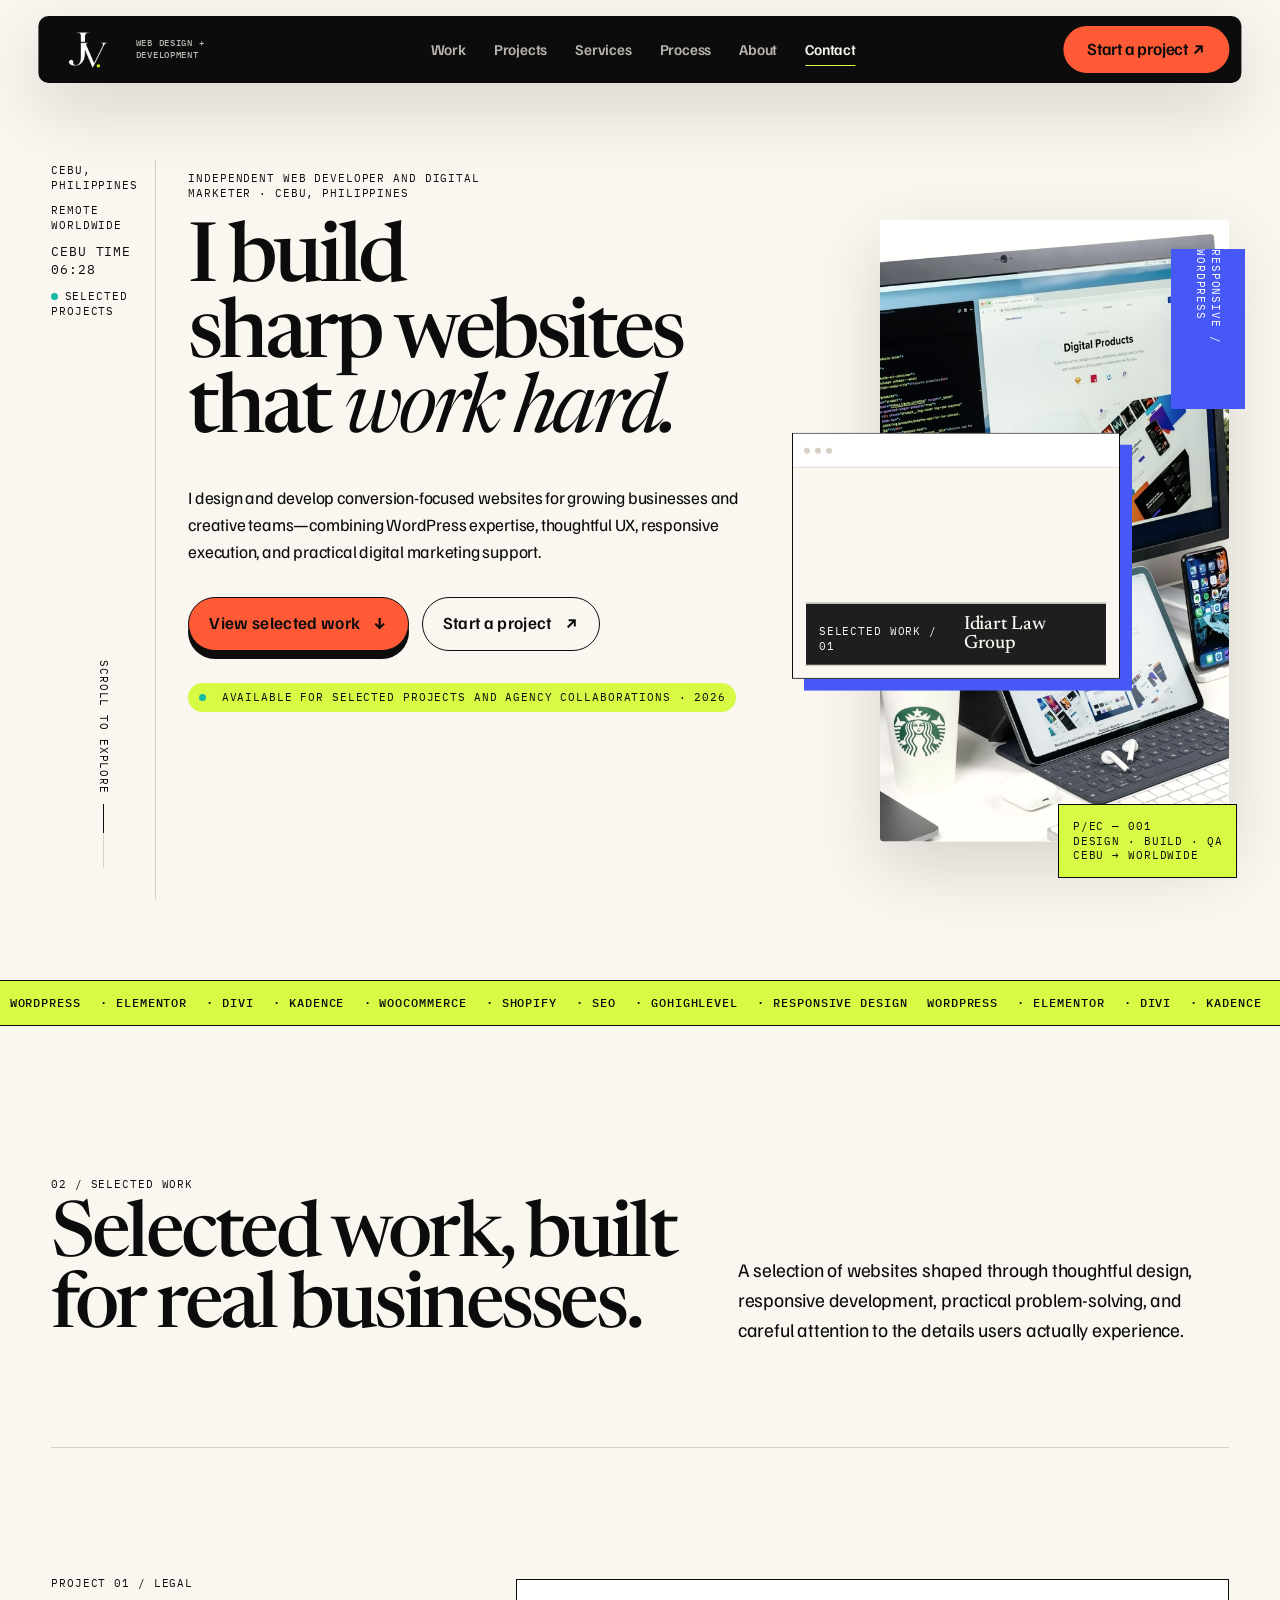
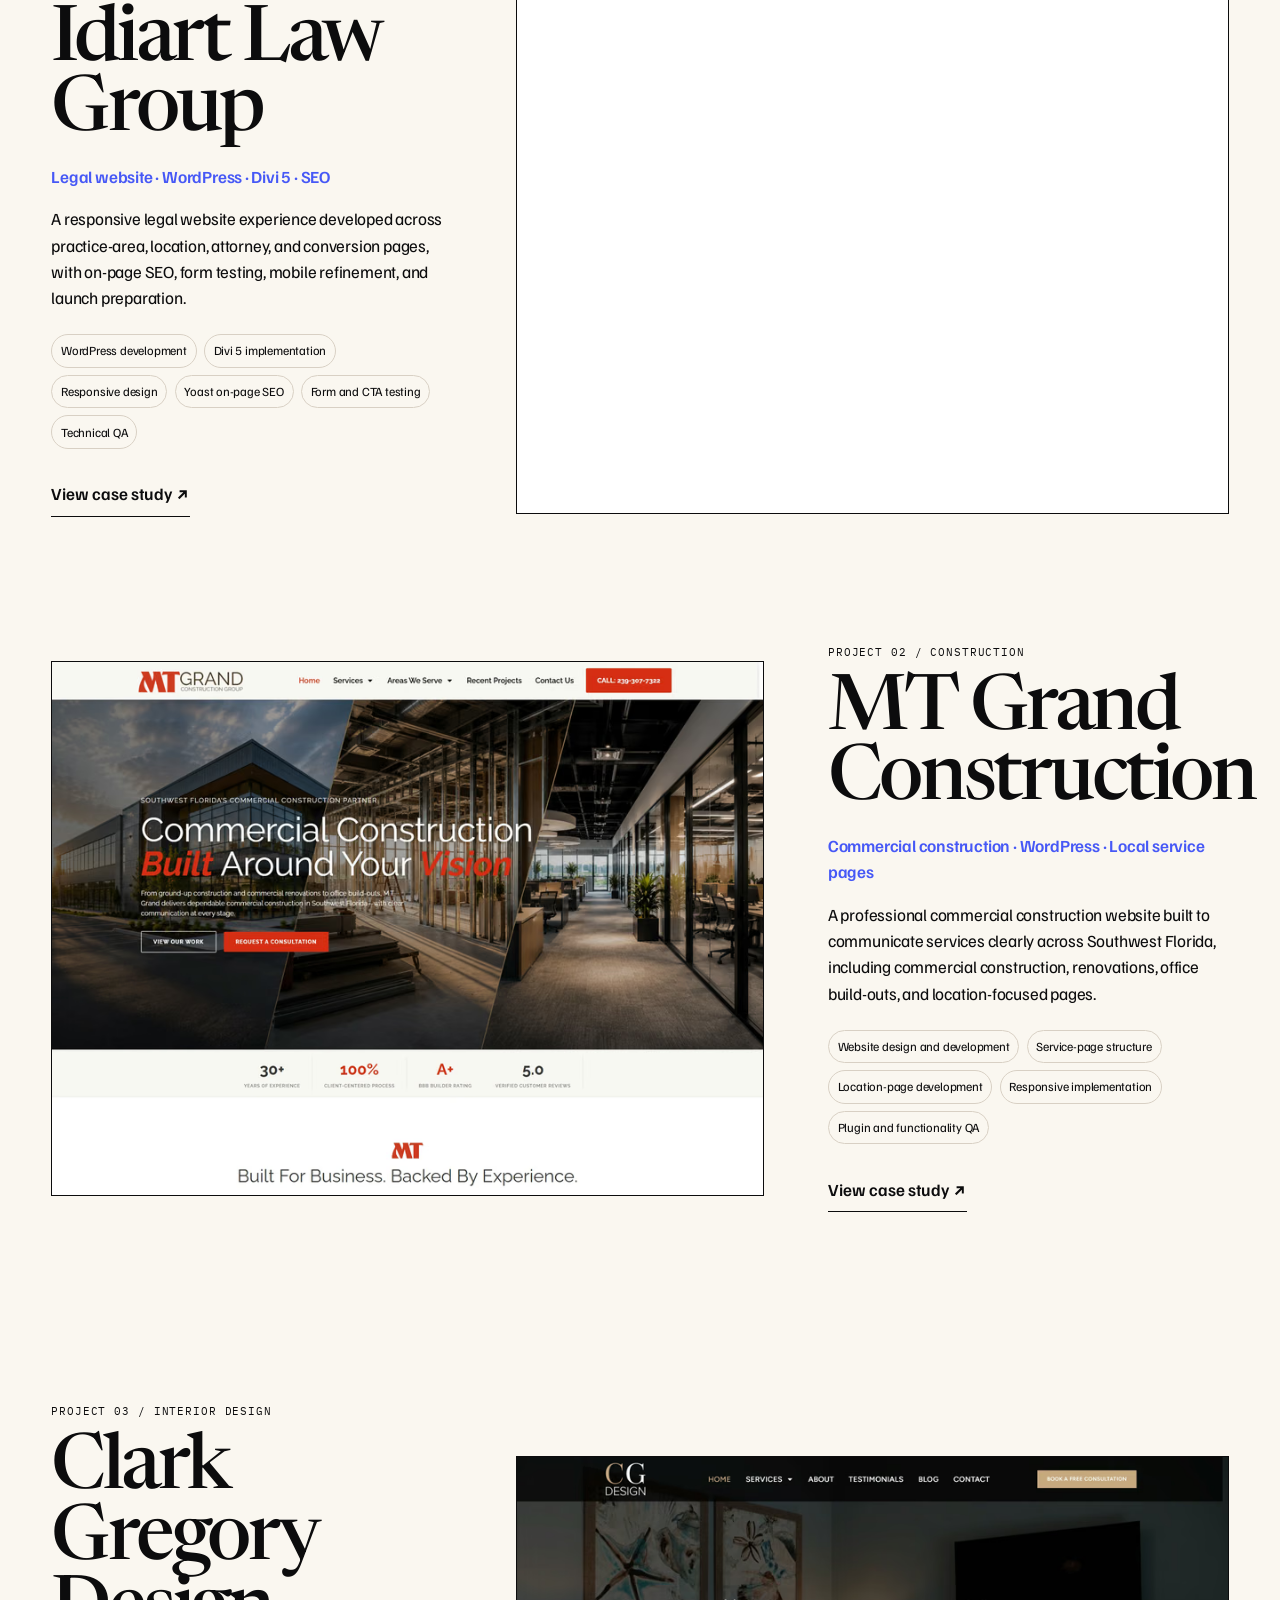
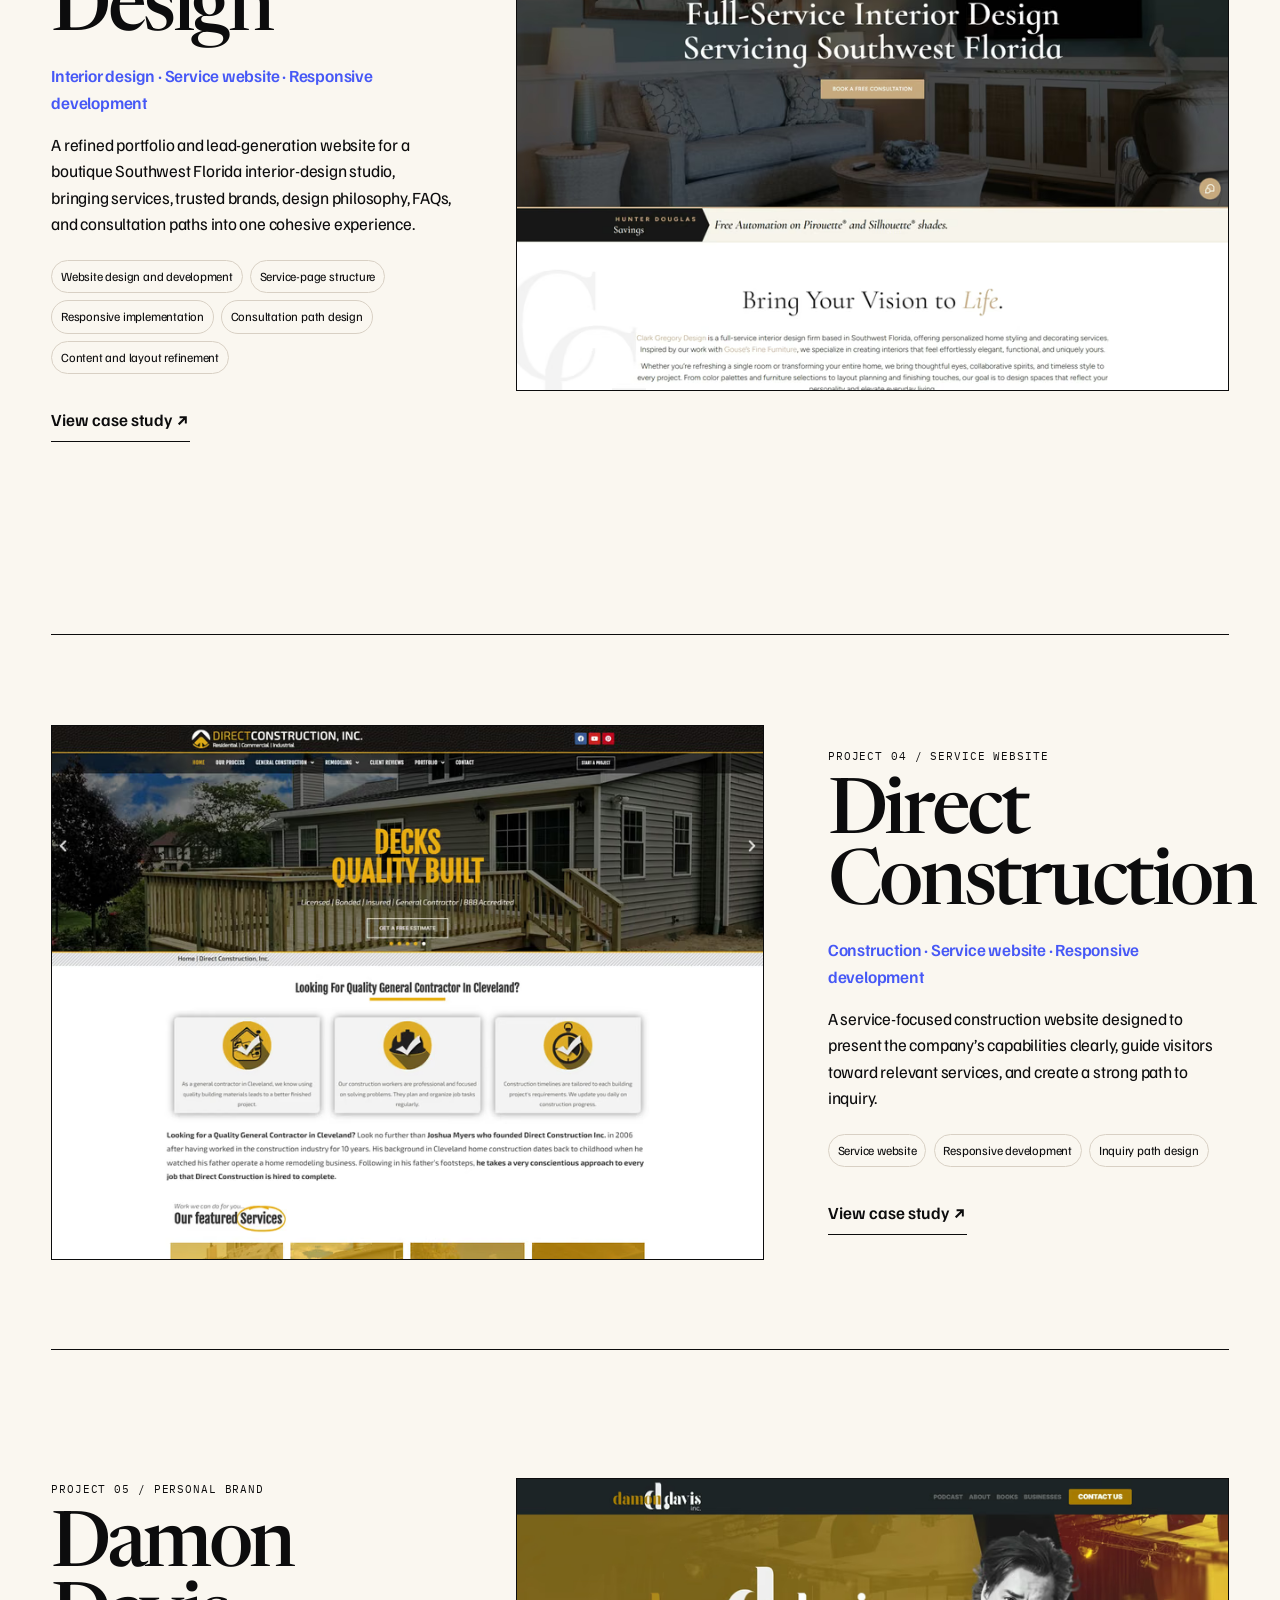
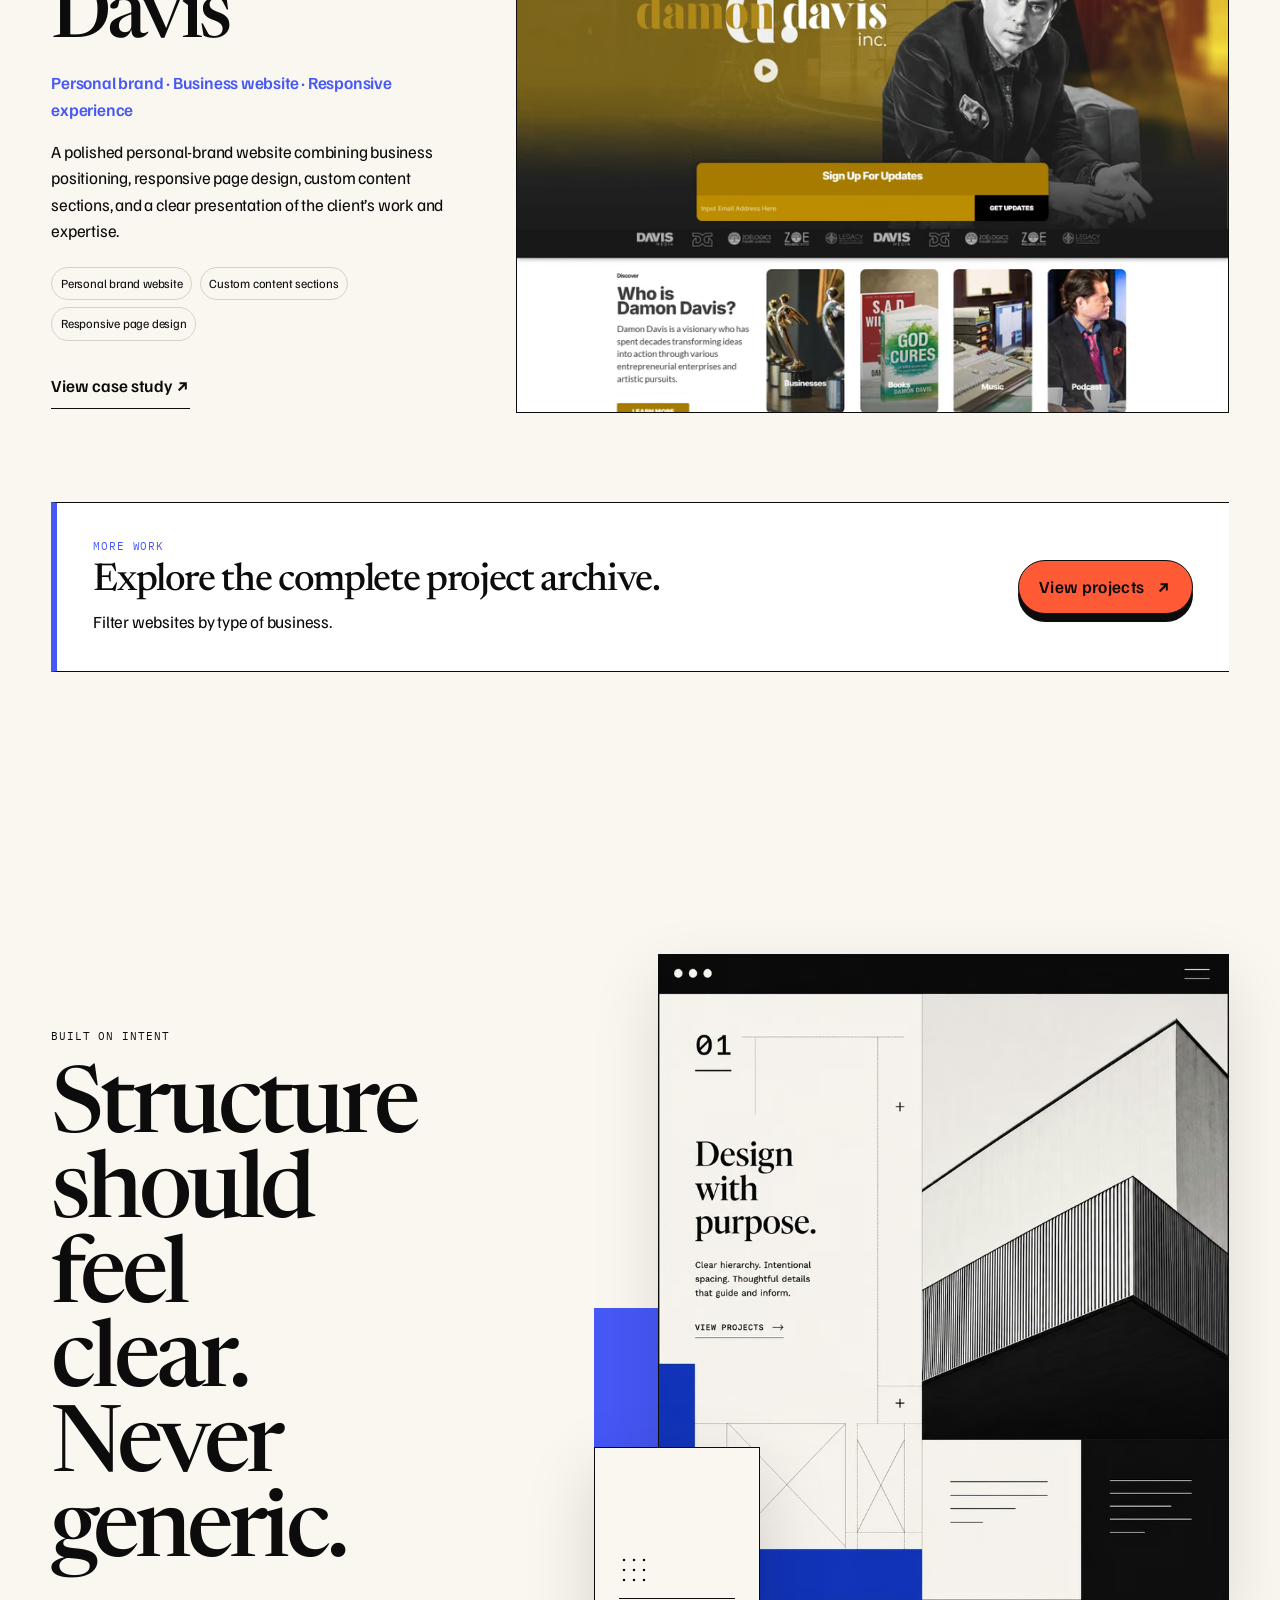
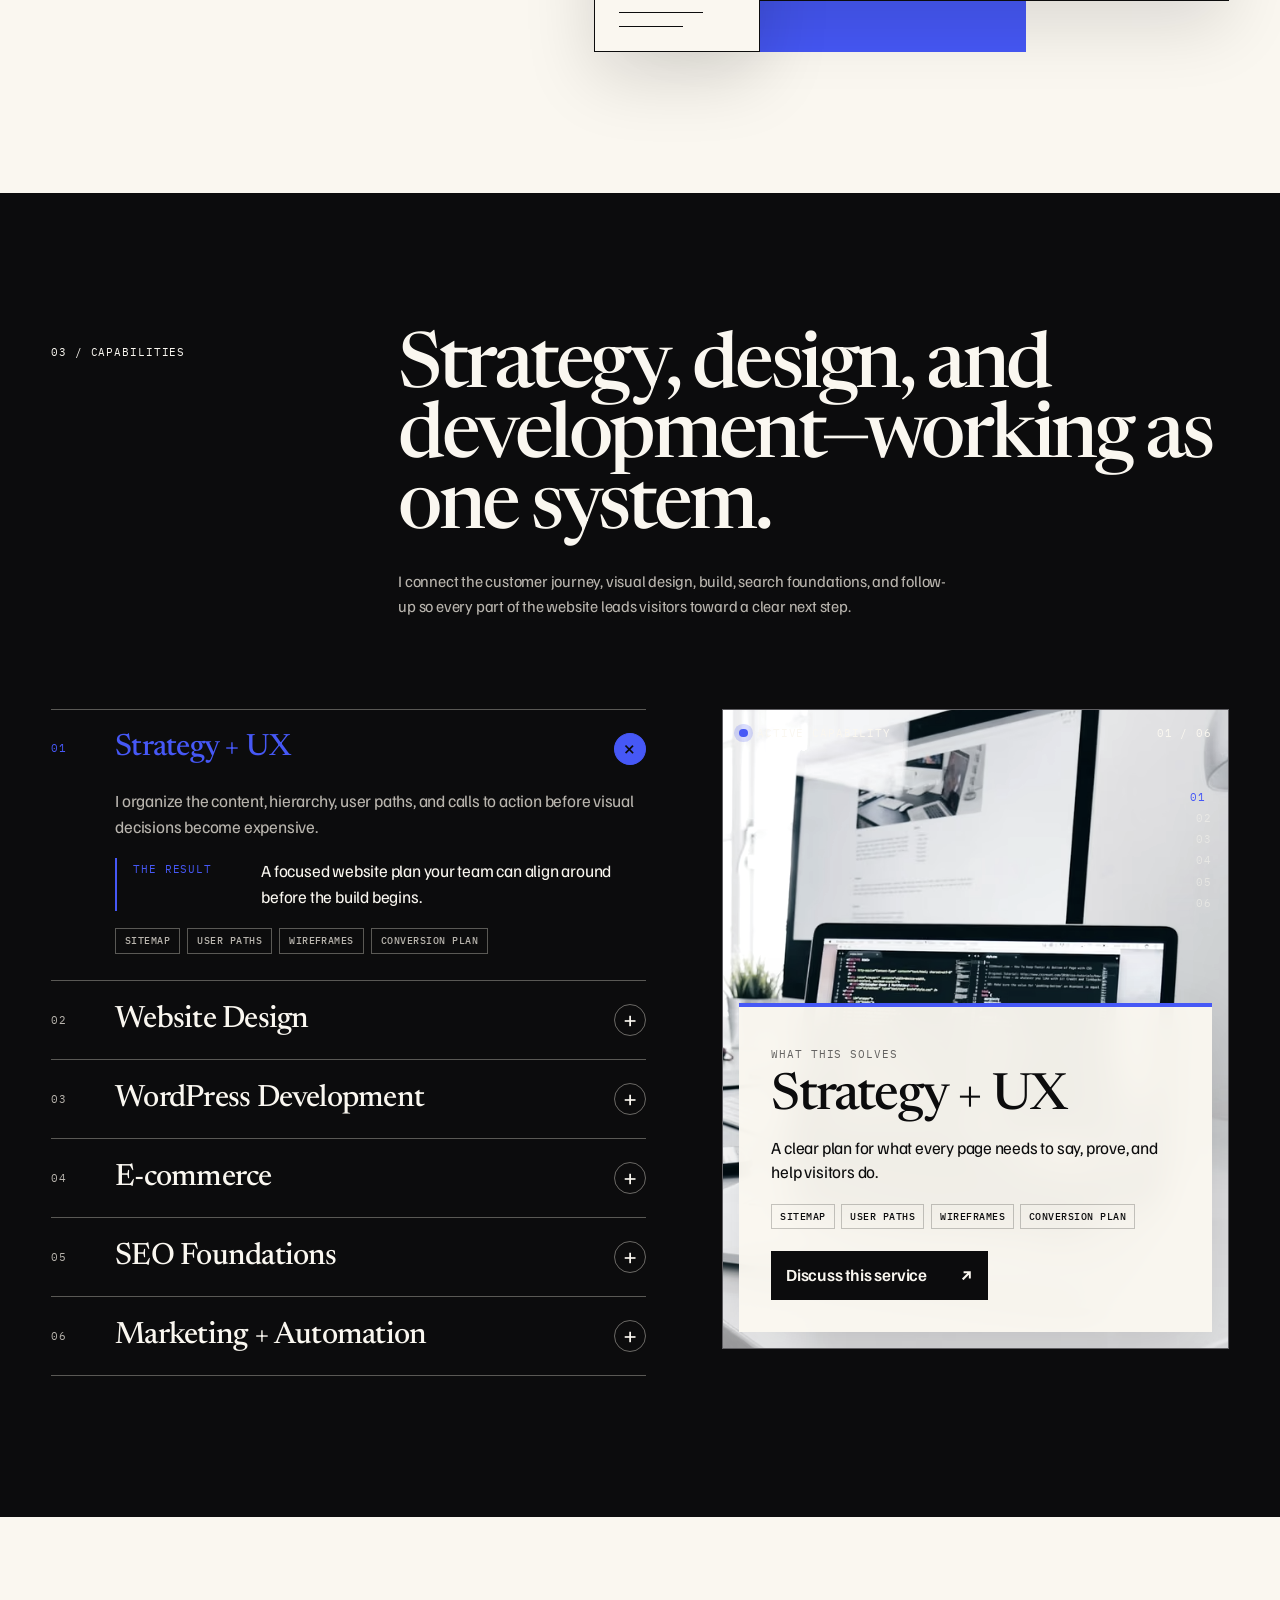
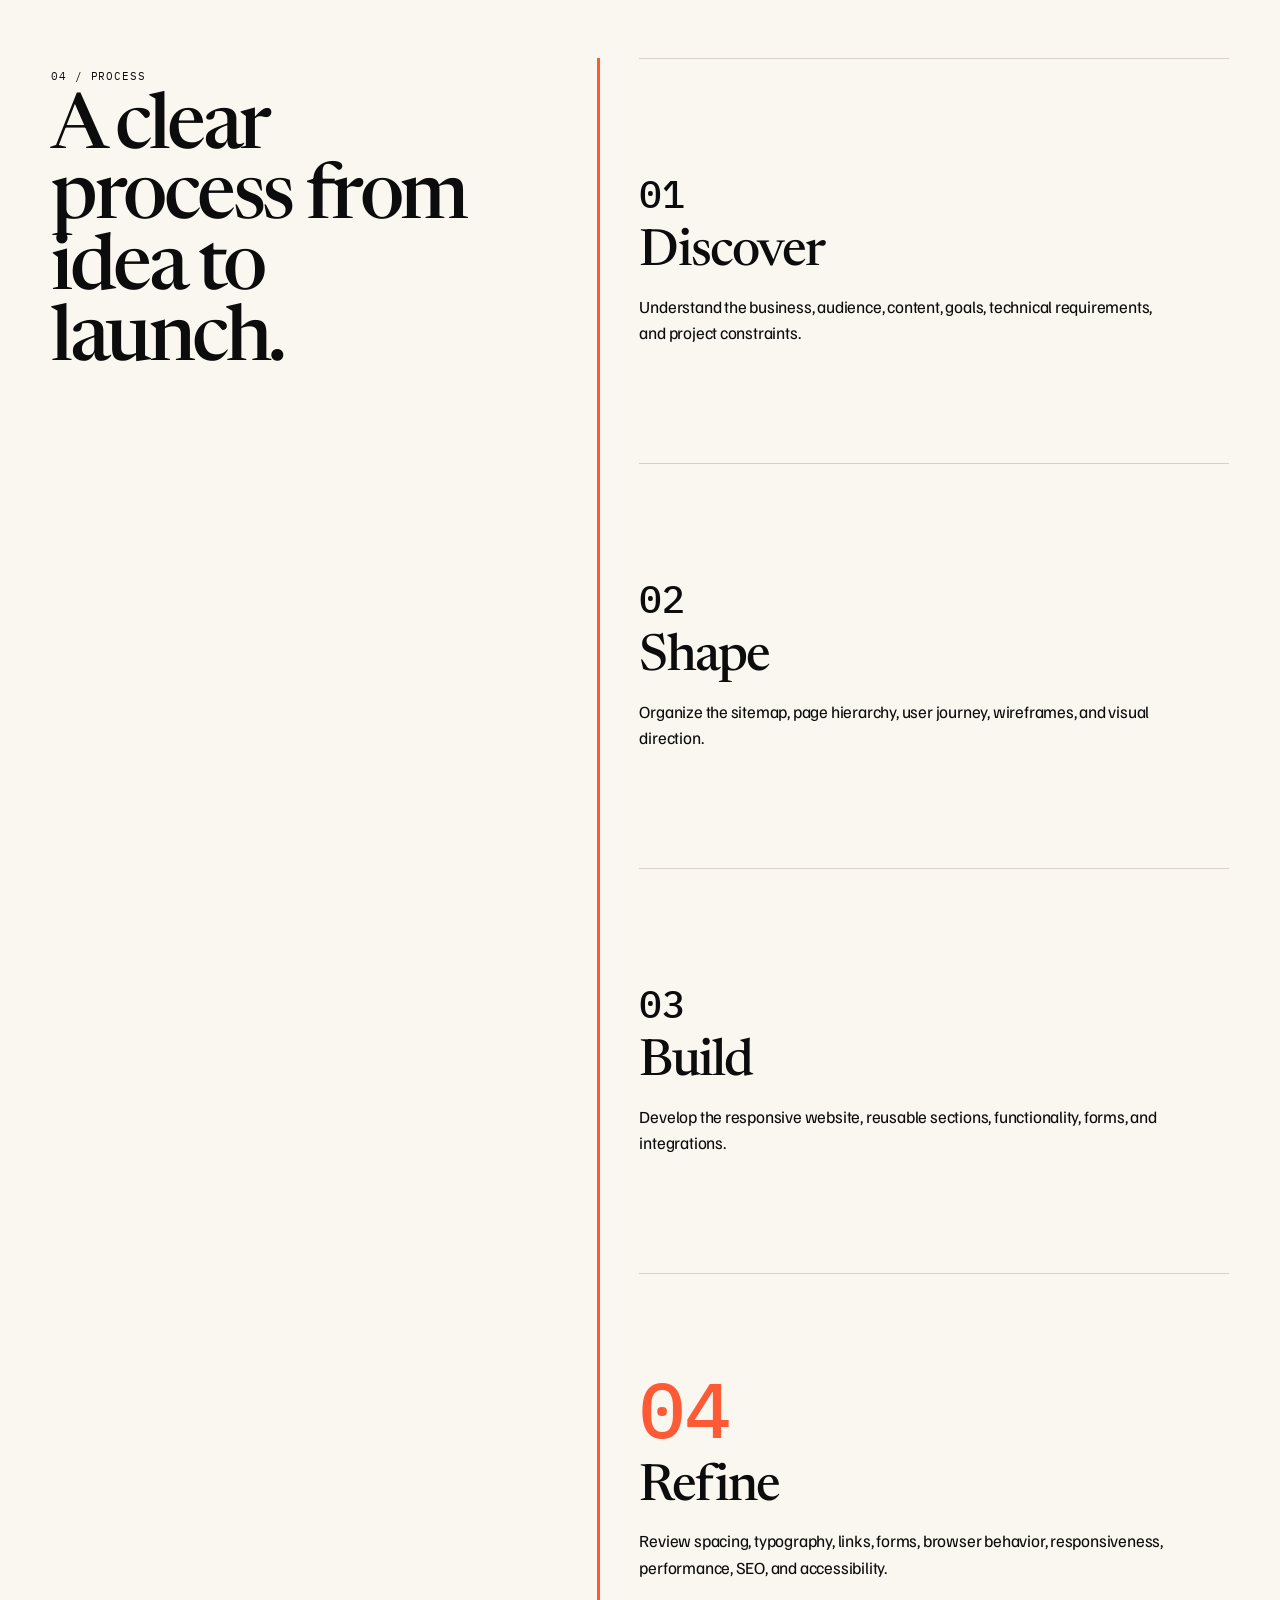
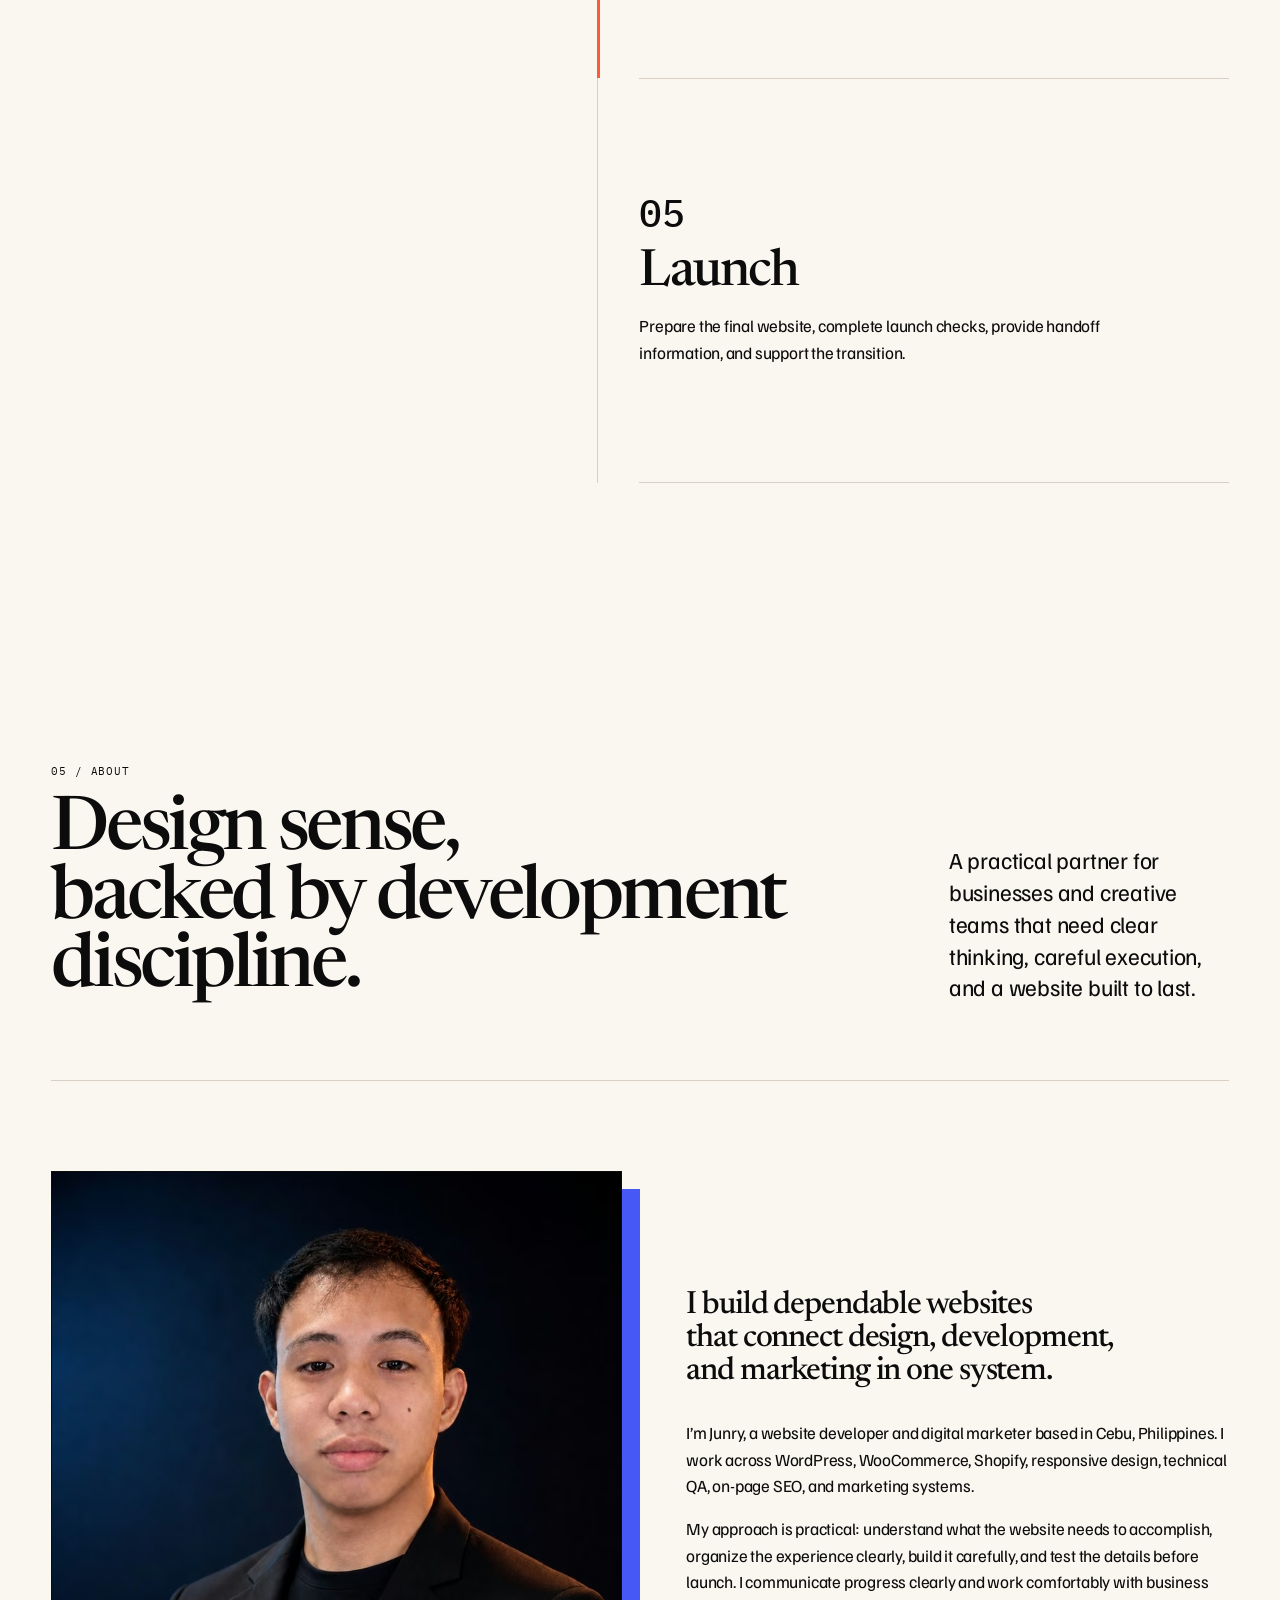
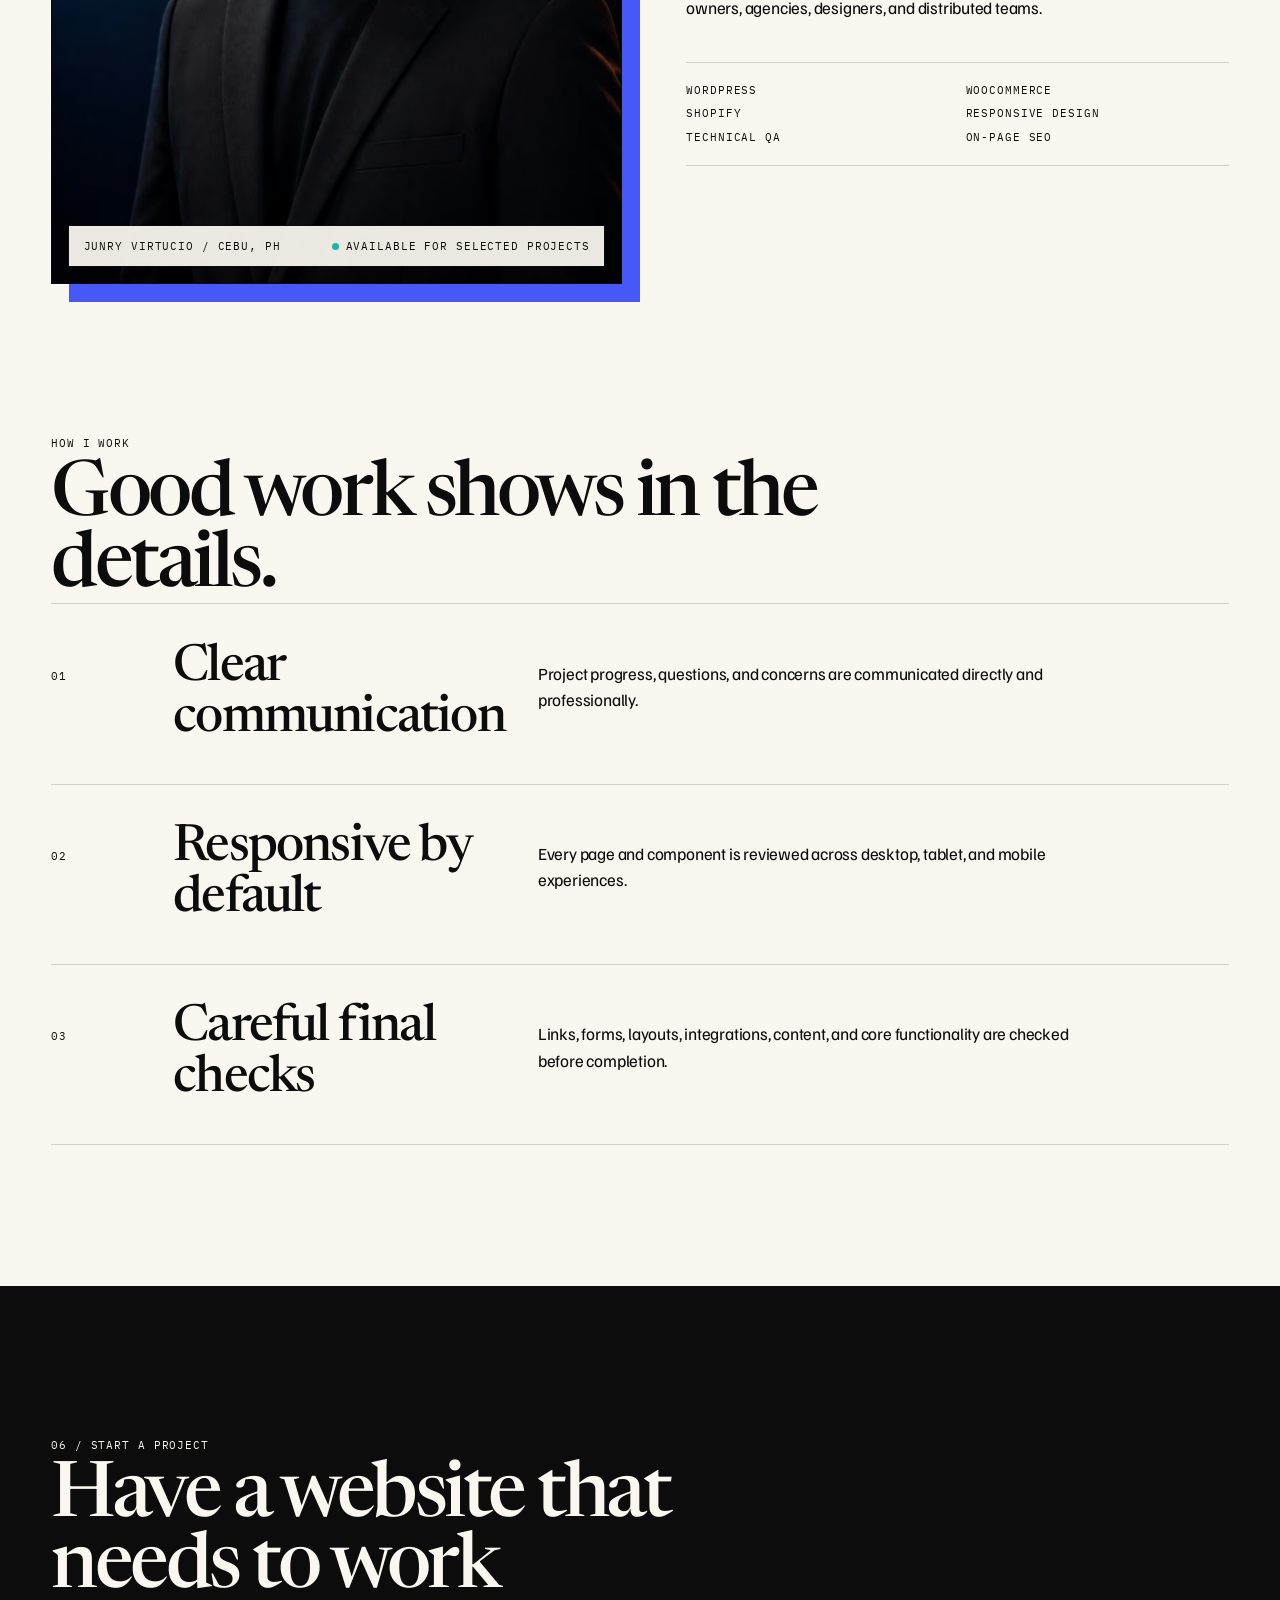
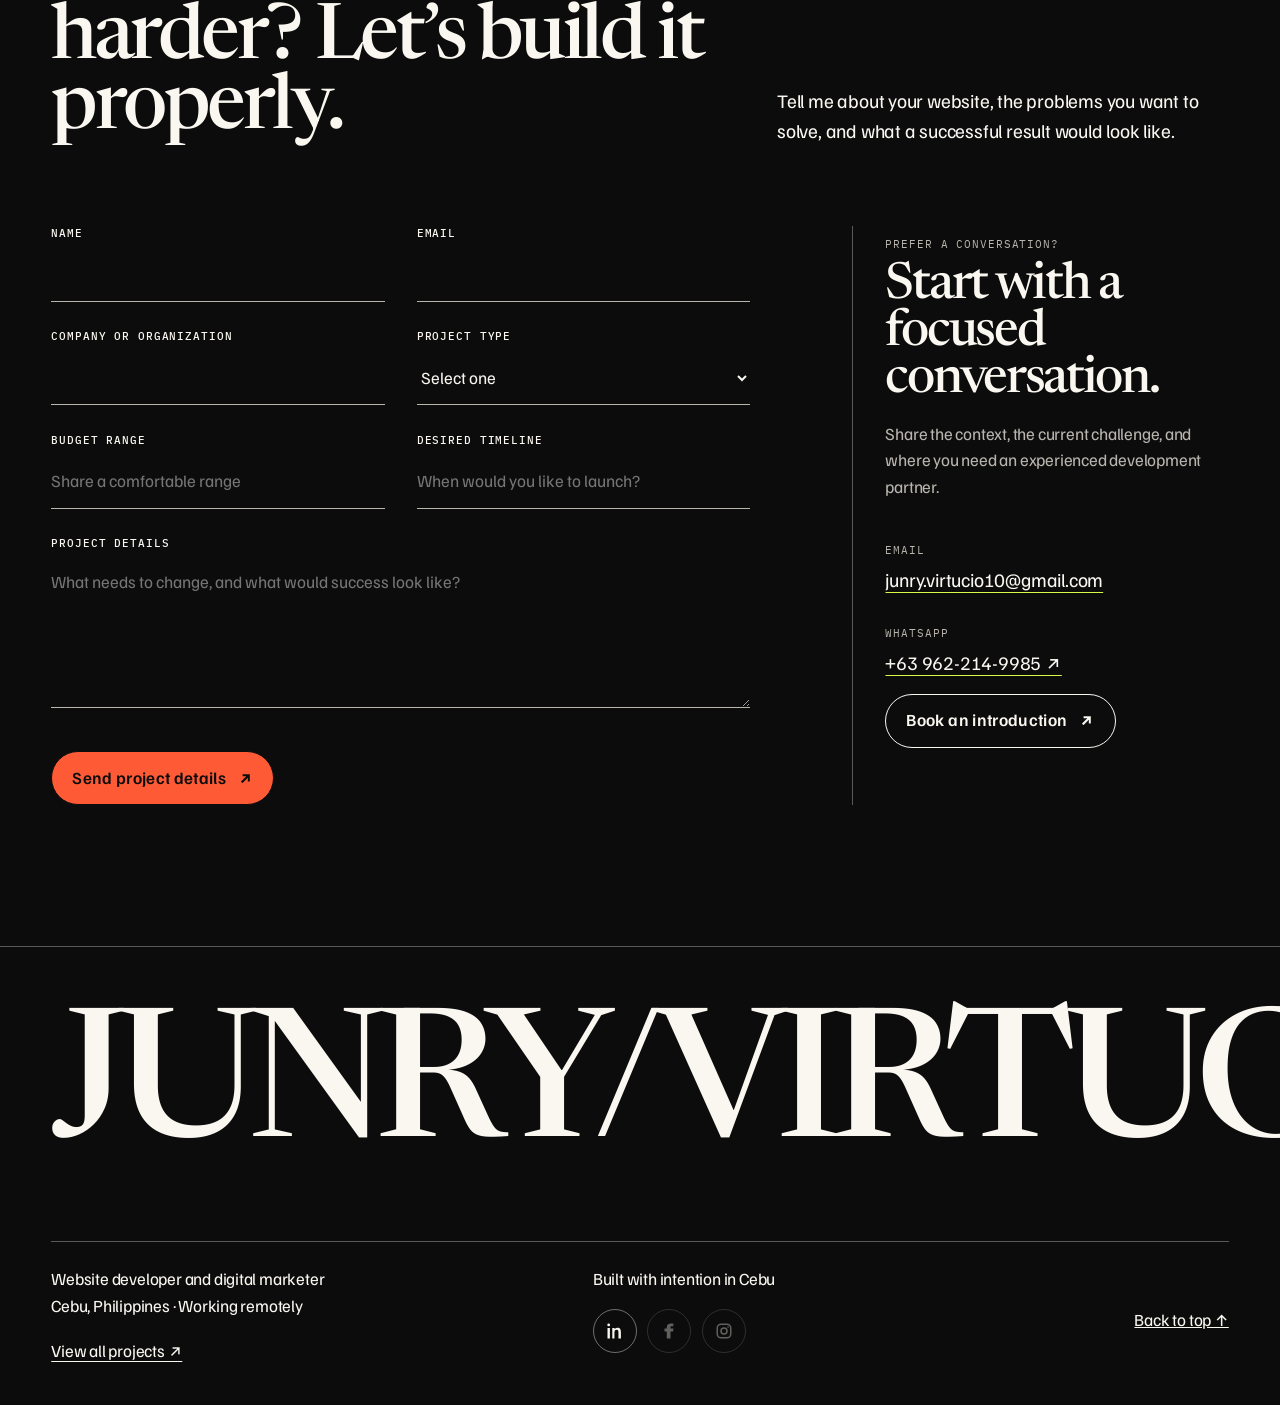
==== commit 844e7f5a: "font update" ====
--- a/index.html
+++ b/index.html
@@ -17,7 +17,7 @@
   <meta property="og:image:alt" content="A minimal developer workspace displaying responsive digital interfaces.">
   <meta name="twitter:card" content="summary_large_image">
   <meta name="twitter:title" content="Junry Virtucio — Website Developer &amp; Digital Marketer">
-  <meta name="twitter:description" content="Thoughtful WordPress, e-commerce, SEO, and responsive website experiences built in Cebu, Philippines.">
+  <meta name="twitter:description" content="Thoughtful WordPress, e-commerce, SEO, and responsive website experiences built in Cebu, Philippines."> 
   <meta name="twitter:image" content="assets/images/workspace-hero.jpg">
   <title>Junry Virtucio — Website Developer & Digital Marketer</title>
   <link rel="canonical" href="./">
@@ -27,7 +27,7 @@
   <link rel="preconnect" href="https://fonts.googleapis.com">
   <link rel="preconnect" href="https://fonts.gstatic.com" crossorigin>
   <link href="https://fonts.googleapis.com/css2?family=Familjen+Grotesk:ital,wght@0,400;0,500;0,600;1,400&family=IBM+Plex+Mono:wght@400;500&family=Newsreader:ital,opsz,wght@0,6..72,400;0,6..72,500;1,6..72,400;1,6..72,500&display=swap" rel="stylesheet">
-  <link rel="stylesheet" href="styles.css?v=8">
+  <link rel="stylesheet" href="styles.css?v=10">
 </head>
 <body data-page="home">
   <a class="skip-link" href="#main">Skip to main content</a>
@@ -206,23 +206,55 @@
     <section class="section ink-section" id="services" aria-labelledby="services-title" data-od-id="services">
       <div class="shell">
         <header class="services-head">
-          <p class="kicker">03 / Capabilities</p><h2 class="section-title" id="services-title" data-od-id="services-heading">From the first wireframe to the final responsive check.</h2>
+          <p class="kicker">03 / Capabilities</p>
+          <div class="services-lead">
+            <h2 class="section-title" id="services-title" data-od-id="services-heading">Strategy, design, and development—working as one system.</h2>
+            <p>I connect the customer journey, visual design, build, search foundations, and follow-up so every part of the website leads visitors toward a clear next step.</p>
+          </div>
         </header>
         <div class="services-grid">
           <div class="service-list">
-            <div class="service" data-service="Strategy + UX"><button class="service-button" id="service-button-1" type="button" aria-expanded="true" aria-controls="service-panel-1"><span class="mono">01</span><span class="service-name">Strategy + UX</span><span class="service-plus" aria-hidden="true">+</span></button><div class="service-panel" id="service-panel-1" role="region" aria-labelledby="service-button-1" aria-hidden="false"><div><p>I organize content, user paths, page hierarchy, and calls to action before visual decisions become expensive.</p></div></div></div>
-            <div class="service" data-service="Website Design"><button class="service-button" id="service-button-2" type="button" aria-expanded="false" aria-controls="service-panel-2"><span class="mono">02</span><span class="service-name">Website Design</span><span class="service-plus" aria-hidden="true">+</span></button><div class="service-panel" id="service-panel-2" role="region" aria-labelledby="service-button-2" aria-hidden="true" inert><div><p>I create responsive website designs that communicate clearly, support the brand, and feel intentional across every screen size.</p></div></div></div>
-            <div class="service" data-service="WordPress Development"><button class="service-button" id="service-button-3" type="button" aria-expanded="false" aria-controls="service-panel-3"><span class="mono">03</span><span class="service-name">WordPress Development</span><span class="service-plus" aria-hidden="true">+</span></button><div class="service-panel" id="service-panel-3" role="region" aria-labelledby="service-button-3" aria-hidden="true" inert><div><p>I build and refine WordPress websites using Elementor, Divi, Kadence, Gutenberg, WooCommerce, custom CSS, and practical integrations.</p></div></div></div>
-            <div class="service" data-service="E-commerce"><button class="service-button" id="service-button-4" type="button" aria-expanded="false" aria-controls="service-panel-4"><span class="mono">04</span><span class="service-name">E-commerce</span><span class="service-plus" aria-hidden="true">+</span></button><div class="service-panel" id="service-panel-4" role="region" aria-labelledby="service-button-4" aria-hidden="true" inert><div><p>I support WooCommerce and Shopify experiences, including product presentation, responsive shopping journeys, promotions, and conversion-focused improvements.</p></div></div></div>
-            <div class="service" data-service="SEO Foundations"><button class="service-button" id="service-button-5" type="button" aria-expanded="false" aria-controls="service-panel-5"><span class="mono">05</span><span class="service-name">SEO Foundations</span><span class="service-plus" aria-hidden="true">+</span></button><div class="service-panel" id="service-panel-5" role="region" aria-labelledby="service-button-5" aria-hidden="true" inert><div><p>I implement practical on-page SEO through page structure, titles, descriptions, headings, internal links, image optimization, and mobile checks.</p></div></div></div>
-            <div class="service" data-service="Digital Marketing Support"><button class="service-button" id="service-button-6" type="button" aria-expanded="false" aria-controls="service-panel-6"><span class="mono">06</span><span class="service-name">Digital Marketing Support</span><span class="service-plus" aria-hidden="true">+</span></button><div class="service-panel" id="service-panel-6" role="region" aria-labelledby="service-button-6" aria-hidden="true" inert><div><p>I support landing pages, email marketing, GoHighLevel, forms, automations, analytics, and other systems connected to the website.</p></div></div></div>
-          </div>
-          <aside class="service-preview" aria-live="polite" data-od-id="services-preview">
+            <div class="service" data-service="Strategy + UX" data-service-index="01" data-service-accent="cobalt" data-service-outcome="A clear plan for what every page needs to say, prove, and help visitors do." data-service-outputs="Sitemap|User paths|Wireframes|Conversion plan">
+              <button class="service-button" id="service-button-1" type="button" aria-expanded="true" aria-controls="service-panel-1"><span class="mono">01</span><span class="service-name">Strategy + UX</span><span class="service-plus" aria-hidden="true">+</span></button>
+              <div class="service-panel" id="service-panel-1" role="region" aria-labelledby="service-button-1" aria-hidden="false"><div><p>I organize the content, hierarchy, user paths, and calls to action before visual decisions become expensive.</p><p class="service-result"><span class="mono">THE RESULT</span>A focused website plan your team can align around before the build begins.</p><ul class="service-output-list" aria-label="Strategy and UX deliverables"><li>Sitemap</li><li>User paths</li><li>Wireframes</li><li>Conversion plan</li></ul></div></div>
+            </div>
+            <div class="service" data-service="Website Design" data-service-index="02" data-service-accent="coral" data-service-outcome="A distinctive interface that makes the business easier to understand and trust." data-service-outputs="Visual direction|Responsive layouts|Design system|Interaction states">
+              <button class="service-button" id="service-button-2" type="button" aria-expanded="false" aria-controls="service-panel-2"><span class="mono">02</span><span class="service-name">Website Design</span><span class="service-plus" aria-hidden="true">+</span></button>
+              <div class="service-panel" id="service-panel-2" role="region" aria-labelledby="service-button-2" aria-hidden="true" inert><div><p>I shape a responsive visual system around your brand, content, audience, and the actions the website needs to support.</p><p class="service-result"><span class="mono">THE RESULT</span>A memorable, practical design that stays coherent on every screen size.</p><ul class="service-output-list" aria-label="Website design deliverables"><li>Visual direction</li><li>Responsive layouts</li><li>Design system</li><li>Interaction states</li></ul></div></div>
+            </div>
+            <div class="service" data-service="WordPress Development" data-service-index="03" data-service-accent="acid" data-service-outcome="A fast, maintainable WordPress build your team can confidently operate." data-service-outputs="Custom build|CMS setup|Integrations|Launch QA">
+              <button class="service-button" id="service-button-3" type="button" aria-expanded="false" aria-controls="service-panel-3"><span class="mono">03</span><span class="service-name">WordPress Development</span><span class="service-plus" aria-hidden="true">+</span></button>
+              <div class="service-panel" id="service-panel-3" role="region" aria-labelledby="service-button-3" aria-hidden="true" inert><div><p>I build and refine WordPress websites using Elementor, Divi, Kadence, Gutenberg, WooCommerce, custom CSS, and practical integrations.</p><p class="service-result"><span class="mono">THE RESULT</span>A dependable site that is responsive, editable, tested, and ready for real use.</p><ul class="service-output-list" aria-label="WordPress development deliverables"><li>Custom build</li><li>CMS setup</li><li>Integrations</li><li>Launch QA</li></ul></div></div>
+            </div>
+            <div class="service" data-service="E-commerce" data-service-index="04" data-service-accent="teal" data-service-outcome="A buying journey that makes products easier to find, trust, and purchase." data-service-outputs="Product templates|Cart + checkout|Promotions|Mobile commerce">
+              <button class="service-button" id="service-button-4" type="button" aria-expanded="false" aria-controls="service-panel-4"><span class="mono">04</span><span class="service-name">E-commerce</span><span class="service-plus" aria-hidden="true">+</span></button>
+              <div class="service-panel" id="service-panel-4" role="region" aria-labelledby="service-button-4" aria-hidden="true" inert><div><p>I improve WooCommerce and Shopify experiences across product discovery, merchandising, promotions, cart, checkout, and mobile behavior.</p><p class="service-result"><span class="mono">THE RESULT</span>A clearer storefront that removes friction between product interest and purchase.</p><ul class="service-output-list" aria-label="E-commerce deliverables"><li>Product templates</li><li>Cart + checkout</li><li>Promotions</li><li>Mobile commerce</li></ul></div></div>
+            </div>
+            <div class="service" data-service="SEO Foundations" data-service-index="05" data-service-accent="cobalt" data-service-outcome="A technically sound foundation that helps search engines understand every page." data-service-outputs="Metadata|Heading system|Internal links|Image optimization">
+              <button class="service-button" id="service-button-5" type="button" aria-expanded="false" aria-controls="service-panel-5"><span class="mono">05</span><span class="service-name">SEO Foundations</span><span class="service-plus" aria-hidden="true">+</span></button>
+              <div class="service-panel" id="service-panel-5" role="region" aria-labelledby="service-button-5" aria-hidden="true" inert><div><p>I implement practical on-page SEO through structure, titles, descriptions, headings, internal links, image optimization, and mobile checks.</p><p class="service-result"><span class="mono">THE RESULT</span>A search-ready site with clean signals, useful structure, and fewer technical gaps.</p><ul class="service-output-list" aria-label="SEO foundation deliverables"><li>Metadata</li><li>Heading system</li><li>Internal links</li><li>Image optimization</li></ul></div></div>
+            </div>
+            <div class="service" data-service="Marketing + Automation" data-service-index="06" data-service-accent="coral" data-service-outcome="A connected follow-up system that turns website attention into trackable next steps." data-service-outputs="Landing pages|Forms + CRM|Email flows|Analytics">
+              <button class="service-button" id="service-button-6" type="button" aria-expanded="false" aria-controls="service-panel-6"><span class="mono">06</span><span class="service-name">Marketing + Automation</span><span class="service-plus" aria-hidden="true">+</span></button>
+              <div class="service-panel" id="service-panel-6" role="region" aria-labelledby="service-button-6" aria-hidden="true" inert><div><p>I connect landing pages, email marketing, GoHighLevel, forms, CRM workflows, automations, and analytics to the website experience.</p><p class="service-result"><span class="mono">THE RESULT</span>A practical system for capturing interest, following up, and seeing what happens next.</p><ul class="service-output-list" aria-label="Marketing and automation deliverables"><li>Landing pages</li><li>Forms + CRM</li><li>Email flows</li><li>Analytics</li></ul></div></div>
+            </div>
+          </div>
+          <aside class="service-preview" data-od-id="services-preview">
             <picture class="responsive-picture">
               <source type="image/avif" srcset="assets/optimized/services-workspace-480.avif 480w, assets/optimized/services-workspace-800.avif 800w, assets/optimized/services-workspace-1200.avif 1200w, assets/optimized/services-workspace-1600.avif 1600w" sizes="(max-width: 760px) 720px, (max-width: 900px) 92vw, 900px">
               <img src="assets/optimized/services-workspace-800.webp" srcset="assets/optimized/services-workspace-480.webp 480w, assets/optimized/services-workspace-800.webp 800w, assets/optimized/services-workspace-1200.webp 1200w, assets/optimized/services-workspace-1600.webp 1600w" sizes="(max-width: 760px) 720px, (max-width: 900px) 92vw, 900px" width="1800" height="1198" loading="lazy" decoding="async" alt="Developer workspace with code displayed on a desktop monitor.">
             </picture>
-            <div class="preview-overlay"><span class="mono">CURRENT CAPABILITY</span><strong id="preview-title">Strategy + UX</strong><span class="mono">CONTENT → PATHS → ACTION</span></div>
+            <div class="preview-grid" aria-hidden="true"></div>
+            <div class="preview-status mono"><span><i aria-hidden="true"></i>ACTIVE CAPABILITY</span><span id="preview-index">01 / 06</span></div>
+            <ol class="preview-service-index mono" aria-hidden="true"><li class="is-active">01</li><li>02</li><li>03</li><li>04</li><li>05</li><li>06</li></ol>
+            <div class="preview-overlay">
+              <span class="mono">WHAT THIS SOLVES</span>
+              <strong id="preview-title">Strategy + UX</strong>
+              <p id="preview-outcome">A clear plan for what every page needs to say, prove, and help visitors do.</p>
+              <div class="preview-outputs" id="preview-outputs"><span>Sitemap</span><span>User paths</span><span>Wireframes</span><span>Conversion plan</span></div>
+              <a class="service-preview-cta" href="#contact">Discuss this service <span aria-hidden="true">↗</span></a>
+            </div>
+            <p class="sr-only" id="preview-announcement" aria-live="polite"></p>
           </aside>
         </div>
       </div>
@@ -362,6 +394,6 @@
 
   <script src="site-navigation.js?v=4" defer></script>
   <script src="projects-data.js?v=7" defer></script>
-  <script src="script.js?v=6" defer></script>
+  <script src="script.js?v=7" defer></script>
 </body>
 </html>
--- a/styles.css
+++ b/styles.css
@@ -41,6 +41,7 @@
   background: var(--acid); color: var(--ink); transform: translateY(-160%);
 }
 .skip-link:focus { transform: translateY(0); }
+.sr-only { position: absolute; width: 1px; height: 1px; padding: 0; margin: -1px; overflow: hidden; clip: rect(0, 0, 0, 0); white-space: nowrap; border: 0; }
 .shell { width: var(--page); margin-inline: auto; }
 .section { padding-block: var(--space); scroll-margin-top: 7rem; }
 .kicker, .mono {
@@ -103,7 +104,7 @@
 
 /* Hero */
 .hero { min-height: 100svh; padding: clamp(8.5rem, 14vw, 10rem) 0 5rem; display: grid; align-items: center; }
-.hero-grid { display: grid; grid-template-columns: minmax(100px, .2fr) minmax(0, 1.12fr) minmax(390px, .8fr); gap: clamp(1rem, 2.5vw, 3.5rem); align-items: center; }
+.hero-grid { display: grid; grid-template-columns: minmax(100px, .2fr) minmax(0, 1.12fr) minmax(390px, .8fr); gap: clamp(1rem, 2.5vw, 3.5rem); align-items: normal; }
 .info-rail { align-self: stretch; display: flex; flex-direction: column; justify-content: space-between; padding-block: .2rem 2rem; border-right: 1px solid var(--hairline); }
 .rail-list { display: grid; gap: .65rem; padding-right: 1rem; }
 .rail-time { font-size: .82rem; }
@@ -156,7 +157,15 @@
 .project { position: relative; display: grid; grid-template-columns: minmax(260px, .72fr) minmax(0, 1.28fr); margin-top: clamp(5rem, 10vw, 10rem); gap: clamp(2rem, 5vw, 6rem); align-items: center; }
 .project-info { position: relative; z-index: 2; }
 .project-no { display: block; margin-bottom: 1rem; }
-.project-name { margin: 0; font: 500 clamp(3rem, 6vw, 6.6rem)/.92 var(--font-display); letter-spacing: -.045em; }
+.project-name {
+  margin: 0;
+  font: 500 clamp(3rem, 6vw, 5.625rem)/.92 var(--font-display);
+  letter-spacing: -.045em;
+  overflow-wrap: normal;
+  word-break: normal;
+  hyphens: none;
+  text-wrap: balance;
+}
 .project-category { margin: 1rem 0; color: var(--cobalt); font-weight: 600; }
 .project-description { max-width: 55ch; margin: 0 0 1.4rem; }
 .responsibilities { display: flex; flex-wrap: wrap; gap: .45rem; padding: 0; margin: 0 0 1.5rem; list-style: none; }
@@ -210,24 +219,53 @@
 
 /* Services */
 .ink-section { background: var(--ink); color: var(--paper); }
-.services-head { display: grid; grid-template-columns: .55fr 1.45fr; gap: 2rem; margin-bottom: 4rem; }
-.services-grid { display: grid; grid-template-columns: 1.15fr .85fr; gap: clamp(2rem, 6vw, 7rem); align-items: start; }
-.service { border-top: 1px solid color-mix(in oklch, var(--stone) 45%, transparent); }
+.services-head { display: grid; grid-template-columns: .55fr 1.45fr; gap: 2rem; align-items: start; margin-bottom: clamp(4rem, 7vw, 7rem); }
+
+/* .services-lead .section-title { max-width: 13ch; } */
+
+.services-lead > p { max-width: 61ch; margin: 1.5rem 0 0; color: var(--stone); font-size: clamp(1rem, 1.25vw, 1.2rem); }
+.services-grid { display: grid; grid-template-columns: minmax(0, 1.08fr) minmax(360px, .92fr); gap: clamp(2.5rem, 6vw, 7rem); align-items: start; }
+.service { --service-accent: var(--coral); position: relative; border-top: 1px solid color-mix(in oklch, var(--stone) 45%, transparent); }
+.service[data-service-accent="cobalt"] { --service-accent: var(--cobalt); }
+.service[data-service-accent="acid"] { --service-accent: var(--acid); }
+.service[data-service-accent="teal"] { --service-accent: var(--teal); }
 .service:last-child { border-bottom: 1px solid color-mix(in oklch, var(--stone) 45%, transparent); }
 .service-button { width: 100%; min-height: 78px; display: grid; grid-template-columns: 3rem 1fr auto; gap: 1rem; align-items: center; padding: 1rem 0; border: 0; background: transparent; color: var(--paper); text-align: left; cursor: pointer; }
-.service-button:hover .service-name, .service-button:focus-visible .service-name { color: var(--coral); }
+.service-button > .mono { color: var(--stone); transition: color .25s; }
+.service-button:hover .service-name, .service-button:focus-visible .service-name, .service-button[aria-expanded="true"] .service-name, .service-button[aria-expanded="true"] > .mono { color: var(--service-accent); }
 .service-name { font: 500 clamp(1.6rem, 2.4vw, 2.6rem)/1 var(--font-display); letter-spacing: -.025em; transition: color .2s; }
-.service-plus { font-size: 1.5rem; transition: transform .2s; }
-.service-button[aria-expanded="true"] .service-plus { transform: rotate(45deg); }
-.service-panel { display: grid; grid-template-rows: 0fr; transition: grid-template-rows .3s; }
+.service-plus { width: 2rem; height: 2rem; display: grid; place-items: center; border: 1px solid color-mix(in oklch, var(--stone) 55%, transparent); border-radius: 50%; font-size: 1.35rem; line-height: 1; transition: transform .3s, border-color .3s, background-color .3s, color .3s; }
+.service-button[aria-expanded="true"] .service-plus { border-color: var(--service-accent); background: var(--service-accent); color: var(--ink); transform: rotate(45deg); }
+.service-panel { display: grid; grid-template-rows: 0fr; opacity: .45; transition: grid-template-rows .42s cubic-bezier(.22, .7, .15, 1), opacity .3s; }
 .service-panel > div { overflow: hidden; }
-.service-panel p { max-width: 58ch; margin: 0 0 1.4rem 4rem; color: var(--stone); }
-.service-button[aria-expanded="true"] + .service-panel { grid-template-rows: 1fr; }
-.service-preview { position: sticky; top: 7rem; min-height: 590px; border: 1px solid color-mix(in oklch, var(--stone) 45%, transparent); overflow: hidden; }
-.service-preview img { position: absolute; inset: 0; filter: saturate(.65) contrast(1.05); transition: transform .5s; }
-.service-preview:hover img { transform: scale(1.02); }
-.preview-overlay { position: absolute; inset: auto 1rem 1rem; padding: 1rem; background: var(--paper); color: var(--ink); box-shadow: var(--shadow); }
-.preview-overlay strong { display: block; margin-top: .4rem; font: 500 2rem/1 var(--font-display); }
+.service-panel p { max-width: 58ch; margin: 0 0 1.1rem 4rem; color: var(--stone); }
+.service-panel .service-result { display: grid; grid-template-columns: 7rem minmax(0, 1fr); gap: 1rem; padding-left: 1rem; border-left: 2px solid var(--service-accent); color: var(--paper); }
+.service-result .mono { padding-top: .25rem; color: var(--service-accent); }
+.service-output-list { display: flex; flex-wrap: wrap; gap: .45rem; margin: 0 0 1.65rem 4rem; padding: 0; list-style: none; }
+.service-output-list li { padding: .35rem .55rem; border: 1px solid color-mix(in oklch, var(--stone) 45%, transparent); color: var(--stone); font: 500 .62rem/1.25 var(--font-mono); letter-spacing: .05em; text-transform: uppercase; }
+.service-button[aria-expanded="true"] + .service-panel { grid-template-rows: 1fr; opacity: 1; }
+.service-preview { --service-accent: var(--cobalt); position: sticky; top: 7rem; min-height: 640px; overflow: hidden; border: 1px solid color-mix(in oklch, var(--stone) 45%, transparent); background: color-mix(in oklch, var(--ink) 88%, var(--cobalt)); isolation: isolate; }
+.service-preview::after { content: ""; position: absolute; z-index: -1; inset: 0; background: linear-gradient(to bottom, color-mix(in oklch, var(--ink) 4%, transparent) 20%, color-mix(in oklch, var(--ink) 88%, transparent) 78%, var(--ink) 100%); pointer-events: none; }
+.service-preview picture { position: absolute; z-index: -2; inset: 0; }
+.service-preview img { position: absolute; inset: 0; filter: saturate(.42) contrast(1.08); transform: scale(1.035); transition: transform .7s cubic-bezier(.22, .7, .15, 1), filter .7s; }
+.service-preview:hover img { filter: saturate(.65) contrast(1.05); transform: scale(1.075); }
+.preview-grid { position: absolute; z-index: -1; inset: 0; opacity: .18; background-image: linear-gradient(color-mix(in oklch, var(--paper) 35%, transparent) 1px, transparent 1px), linear-gradient(90deg, color-mix(in oklch, var(--paper) 35%, transparent) 1px, transparent 1px); background-size: 42px 42px; mask-image: linear-gradient(to bottom, black, transparent 68%); pointer-events: none; }
+.preview-status { position: absolute; top: 1rem; left: 1rem; right: 1rem; display: flex; justify-content: space-between; gap: 1rem; color: var(--paper); }
+.preview-status span:first-child { display: inline-flex; align-items: center; gap: .55rem; }
+.preview-status i { width: .55rem; height: .55rem; border-radius: 50%; background: var(--service-accent); box-shadow: 0 0 0 5px color-mix(in oklch, var(--service-accent) 20%, transparent); }
+.preview-service-index { position: absolute; top: 5rem; right: 1rem; display: grid; gap: .4rem; margin: 0; padding: 0; list-style: none; text-align: right; }
+.preview-service-index li { color: color-mix(in oklch, var(--paper) 50%, transparent); transition: color .25s, transform .25s; }
+.preview-service-index li.is-active { color: var(--service-accent); transform: translateX(-.4rem); }
+.preview-overlay { position: absolute; inset: auto 1rem 1rem; padding: clamp(1.25rem, 2.5vw, 2rem); border-top: 4px solid var(--service-accent); background: color-mix(in oklch, var(--paper) 96%, transparent); color: var(--ink); box-shadow: var(--shadow); backdrop-filter: blur(16px); }
+.preview-overlay > .mono { color: color-mix(in oklch, var(--ink) 62%, transparent); }
+.preview-overlay strong { display: block; max-width: 13ch; margin-top: .55rem; font: 500 clamp(2.3rem, 4vw, 4rem)/.9 var(--font-display); letter-spacing: -.035em; }
+.preview-overlay > p { max-width: 43ch; margin: 1rem 0 0; line-height: 1.42; }
+.preview-outputs { display: flex; flex-wrap: wrap; gap: .4rem; margin-top: 1.25rem; }
+.preview-outputs span { padding: .34rem .5rem; border: 1px solid color-mix(in oklch, var(--ink) 22%, transparent); font: 500 .61rem/1.2 var(--font-mono); letter-spacing: .05em; text-transform: uppercase; }
+.service-preview-cta { min-height: 46px; display: inline-flex; align-items: center; justify-content: space-between; gap: 2rem; margin-top: 1.35rem; padding: .65rem .85rem; border: 1px solid var(--ink); background: var(--ink); color: var(--paper); font-weight: 600; text-decoration: none; transition: background-color .2s, color .2s, transform .2s; }
+.service-preview-cta:hover { background: var(--service-accent); color: var(--ink); transform: translateY(-2px); }
+.service-preview-cta span { transition: transform .2s; }
+.service-preview-cta:hover span, .service-preview-cta:focus-visible span { transform: translate(3px, -2px); }
 
 /* Process */
 .process-grid { display: grid; grid-template-columns: .8fr 1.2fr; gap: clamp(3rem, 9vw, 10rem); }
@@ -340,7 +378,7 @@
   .project-b .project-media, .project-d .project-media { grid-column: 1; grid-row: 2; }
   .project-media, .project-a .project-media, .project-b .project-media, .project-c .project-media, .project-d .project-media, .project-e .project-media { min-height: 0; }
   .services-grid, .contact-grid { grid-template-columns: 1fr; }
-  .service-preview { position: relative; top: 0; min-height: 480px; }
+  .service-preview { position: relative; top: 0; min-height: 620px; }
   .process-grid { grid-template-columns: 1fr; gap: 3.5rem; }
   .process-sticky { position: static; }
   .process-step { min-height: auto; padding: 3.5rem 0; }
@@ -390,7 +428,7 @@
   .work-header { gap: 1rem; }
   .project, .project-a, .project-b, .project-c, .project-d, .project-e { grid-template-columns: 1fr; padding-inline: 0; }
   .project { gap: 2rem; }
-  .project-name { font-size: clamp(2.75rem, 13.5vw, 4.5rem); }
+  .project-name { font-size: clamp(2.75rem, 11vw, 4rem); }
   .project-c { padding: 3rem 5vw; margin-inline: -5vw; }
   .project-b .project-info, .project-d .project-info { grid-column: 1; grid-row: 1; }
   .project-b .project-media, .project-d .project-media { grid-column: 1; grid-row: 2; }
@@ -405,12 +443,21 @@
   .interlude-visual::after { left: 2rem; height: 2rem; }
   .interlude-note { left: .5rem; width: 132px; min-height: 150px; padding: 1rem; }
   .services-head { margin-bottom: 3rem; }
+  .services-lead .section-title { max-width: 12ch; font-size: clamp(2.7rem, 12vw, 4.6rem); }
+  .services-lead > p { margin-top: 1.15rem; font-size: 1rem; }
   .service-button { min-height: 70px; grid-template-columns: 2.25rem minmax(0, 1fr) auto; gap: .7rem; }
   .service-name { font-size: clamp(1.55rem, 8vw, 2.2rem); }
   .service-panel p { margin-left: 2.95rem; }
-  .service-preview { position: relative; top: 0; min-height: clamp(340px, 100vw, 480px); }
-  .preview-overlay { inset: auto .7rem .7rem; padding: .8rem; }
-  .preview-overlay strong { font-size: 1.65rem; }
+  .service-panel .service-result { grid-template-columns: 1fr; gap: .35rem; padding-left: .85rem; }
+  .service-output-list { margin-left: 2.95rem; }
+  .service-preview { position: relative; top: 0; min-height: clamp(540px, 145vw, 620px); }
+  .preview-status { top: .8rem; left: .8rem; right: .8rem; }
+  .preview-service-index { display: none; }
+  .preview-overlay { inset: auto .7rem .7rem; padding: 1.1rem; }
+  .preview-overlay strong { max-width: 12ch; font-size: clamp(2.15rem, 10vw, 3rem); }
+  .preview-overlay > p { margin-top: .75rem; }
+  .preview-outputs { margin-top: 1rem; }
+  .service-preview-cta { width: 100%; margin-top: 1.1rem; }
   .process-sticky { position: static; }
   .process-grid { gap: 2.5rem; }
   .process-list { padding-left: 2rem; }
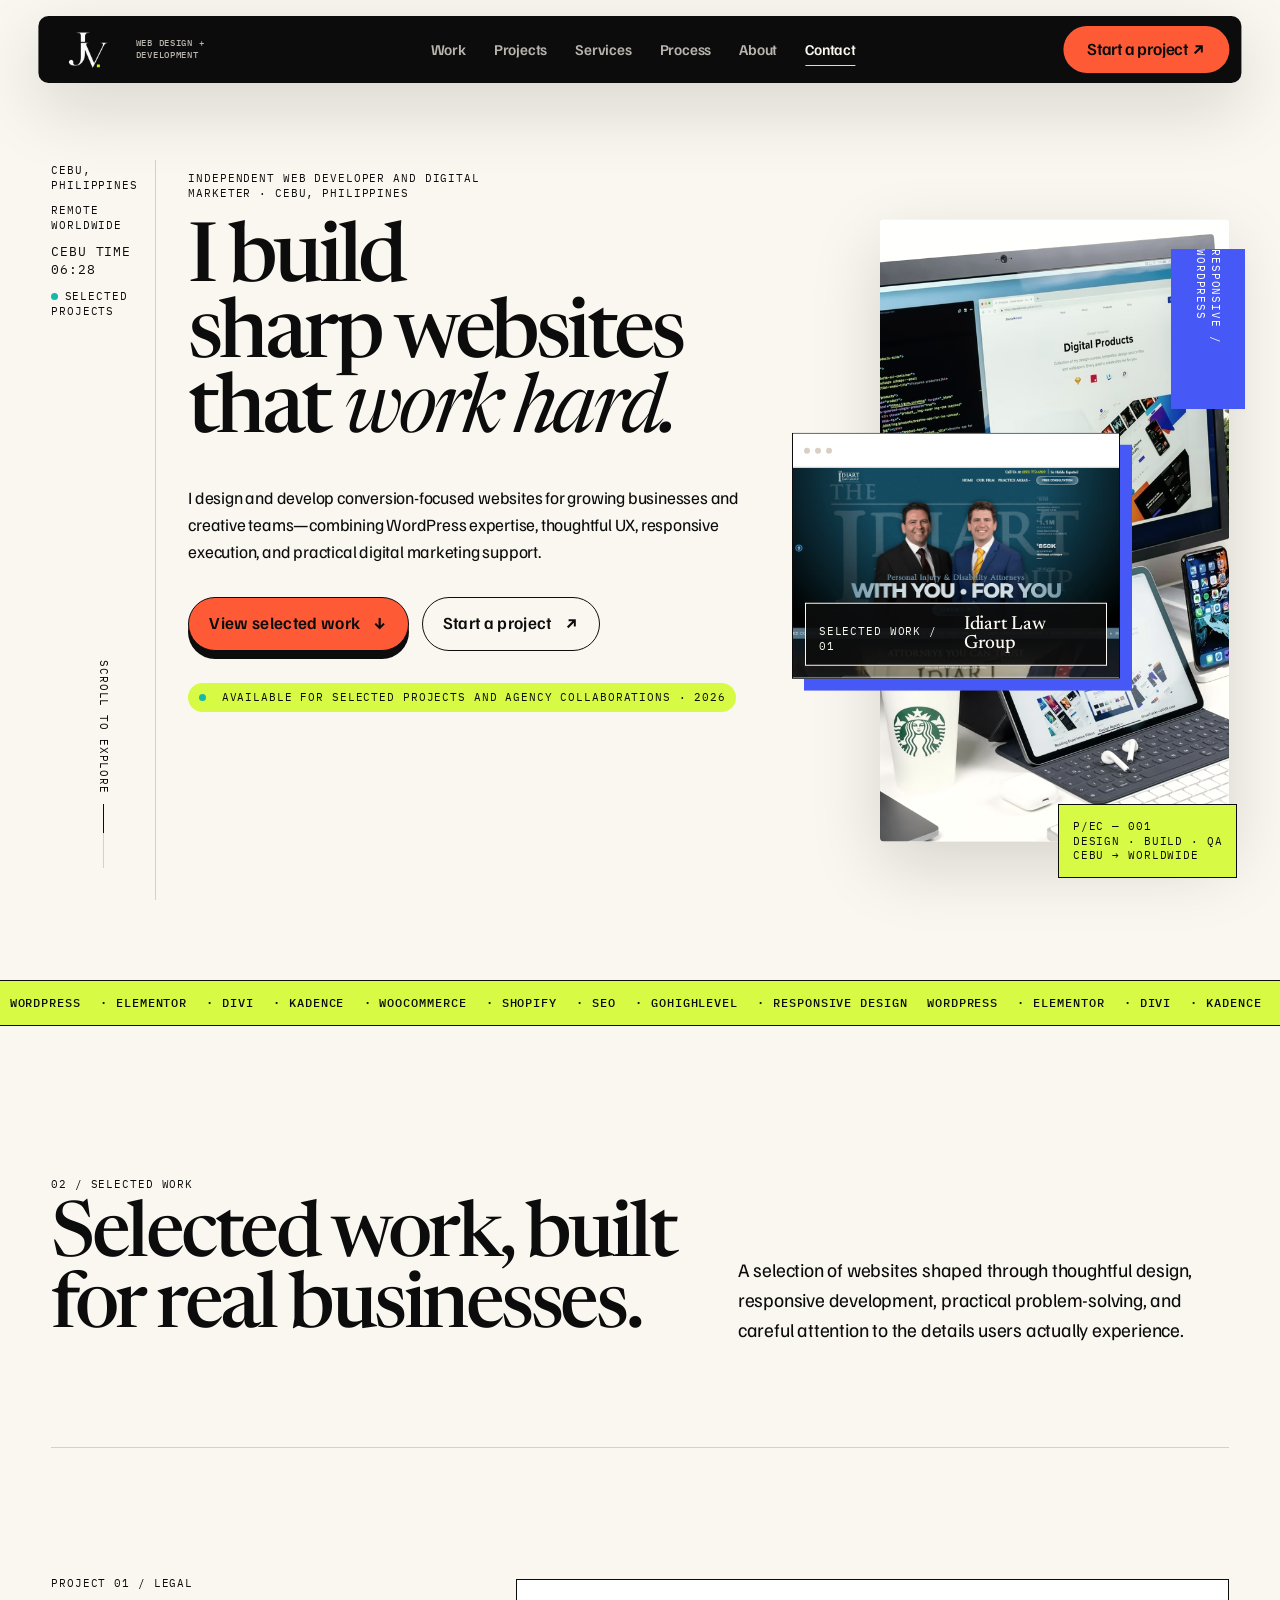
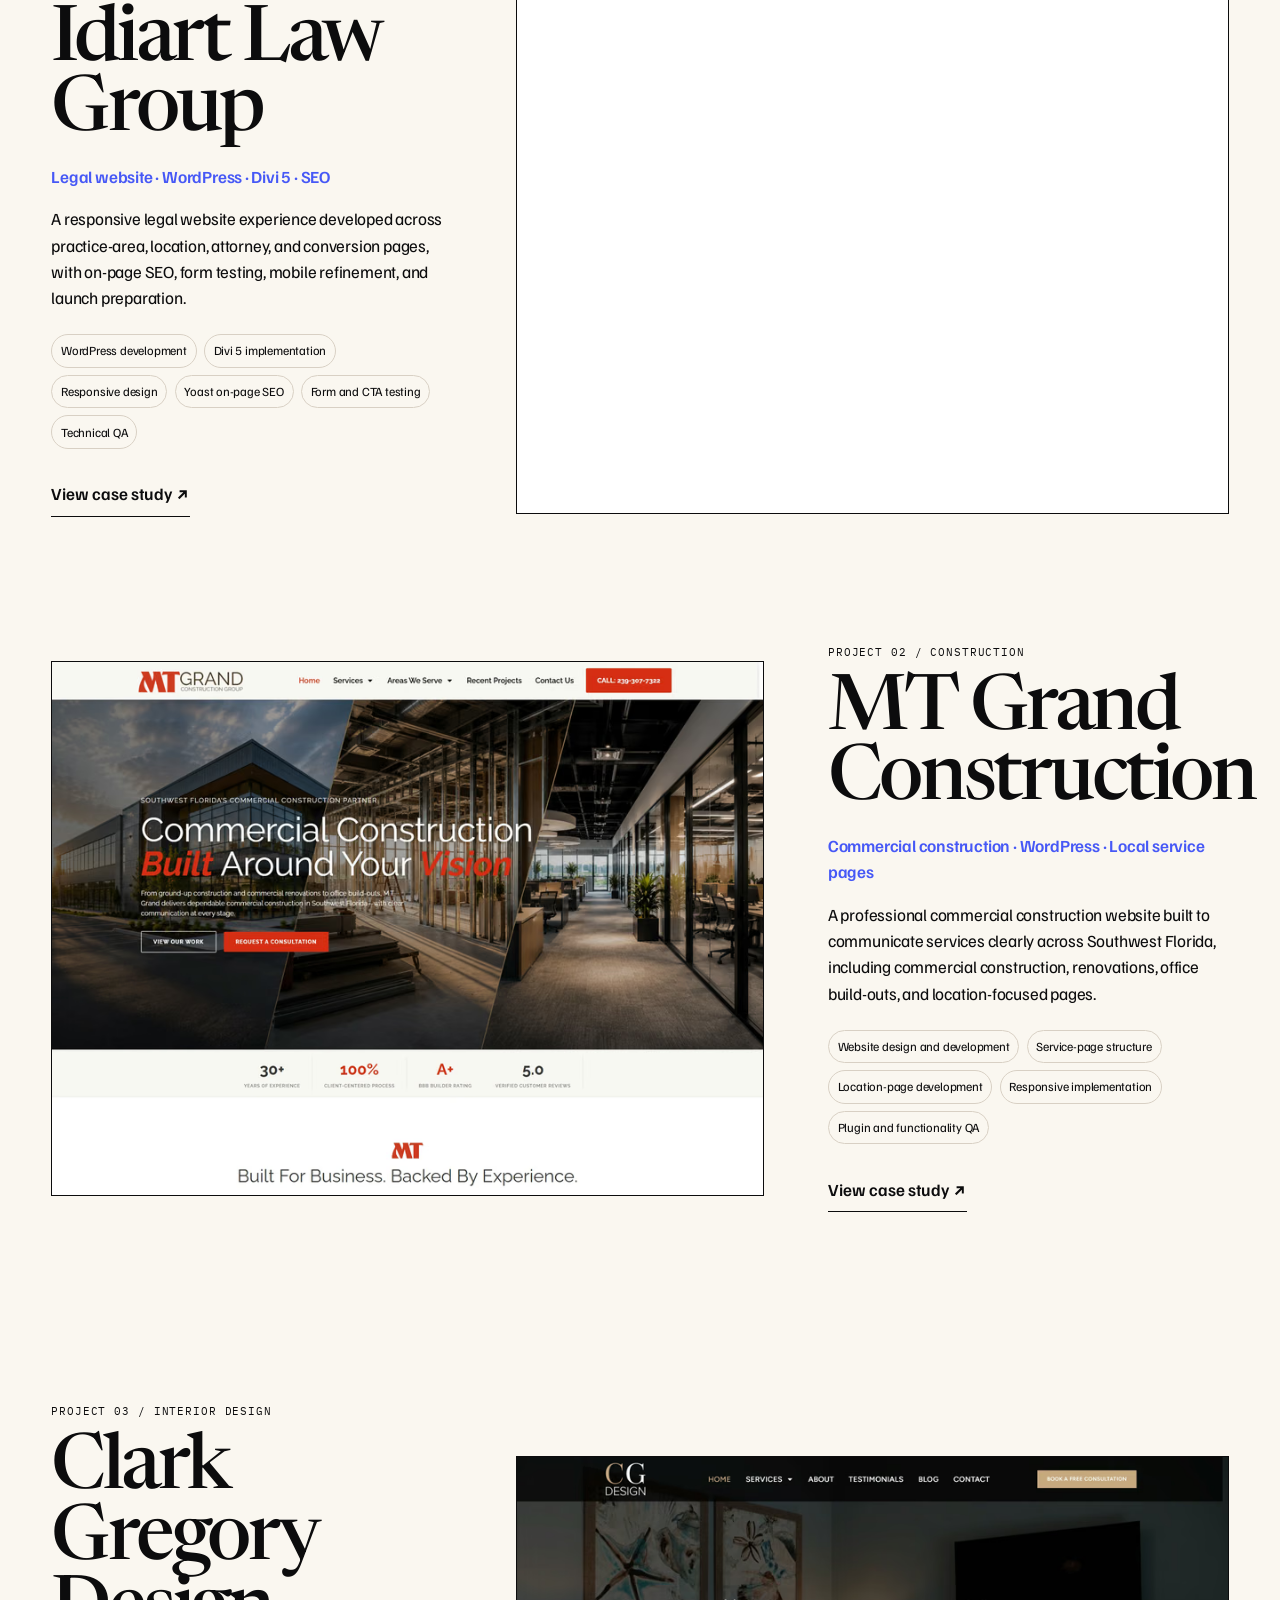
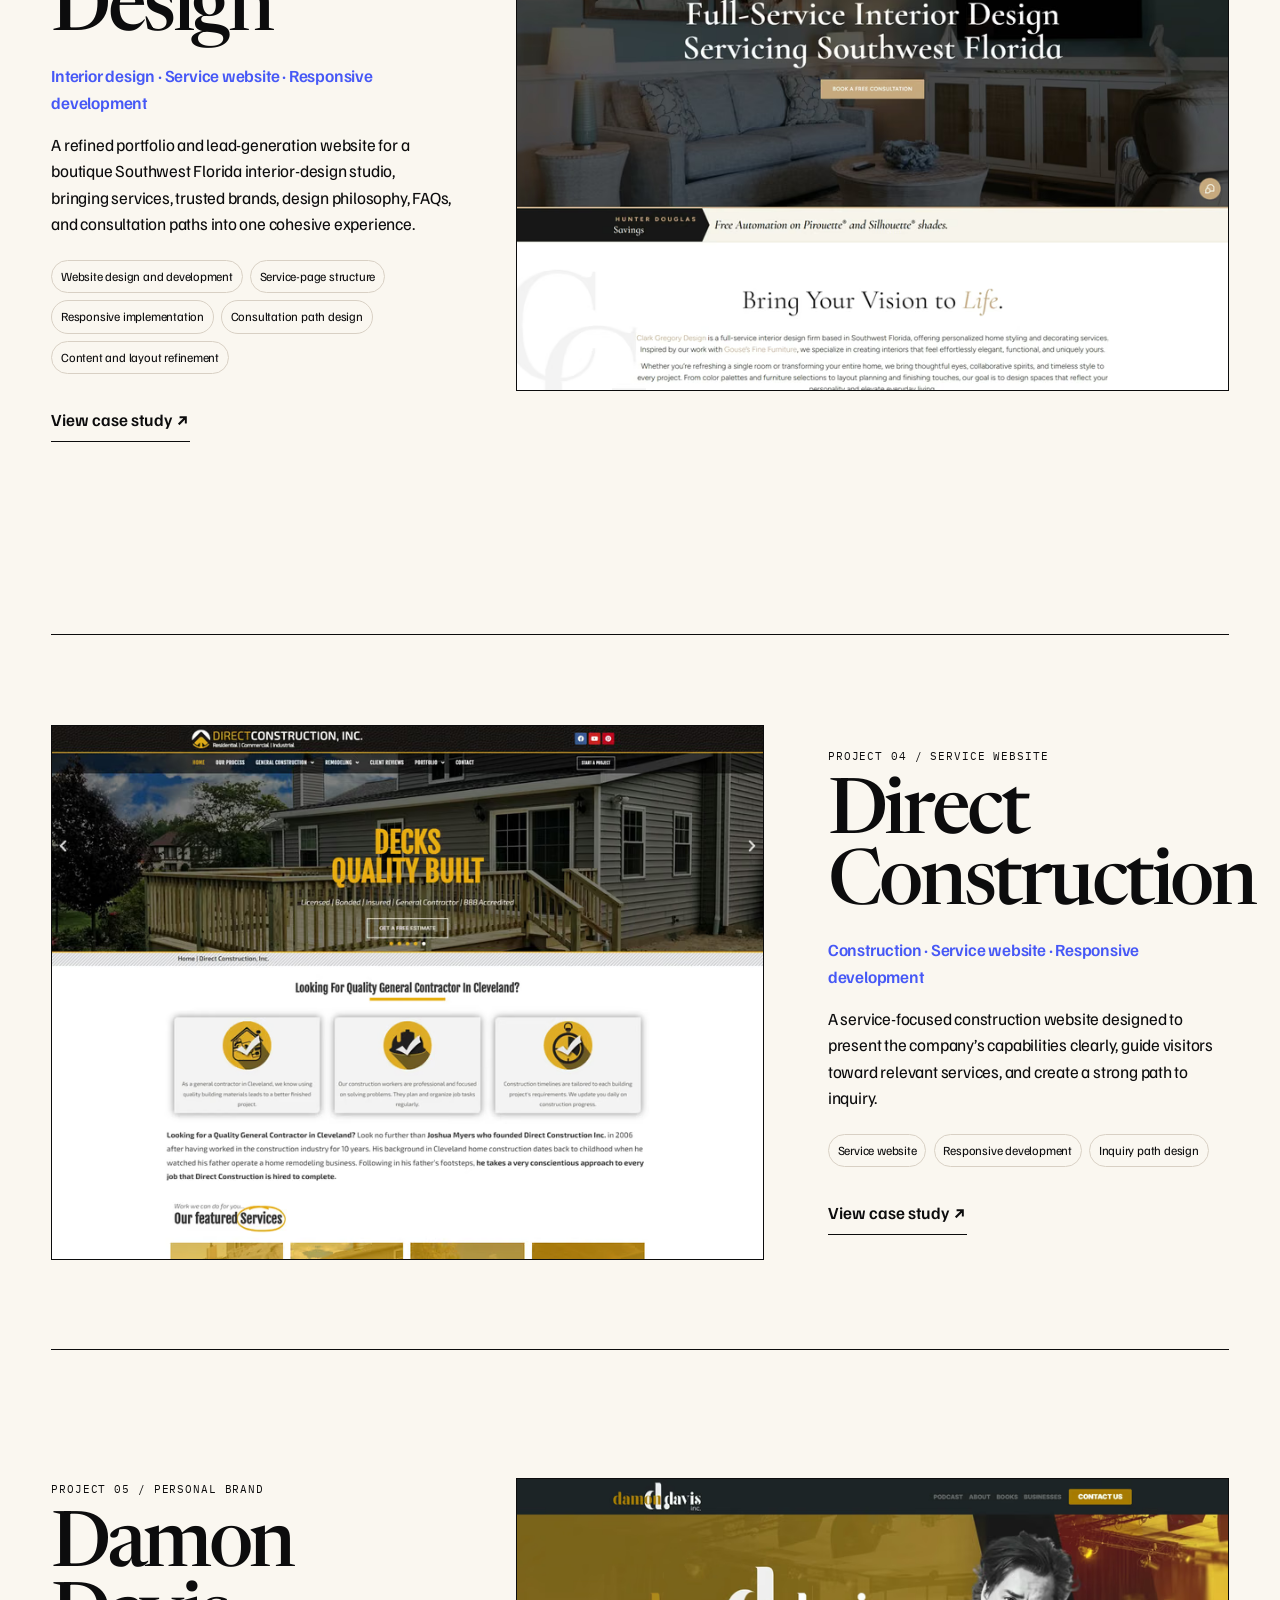
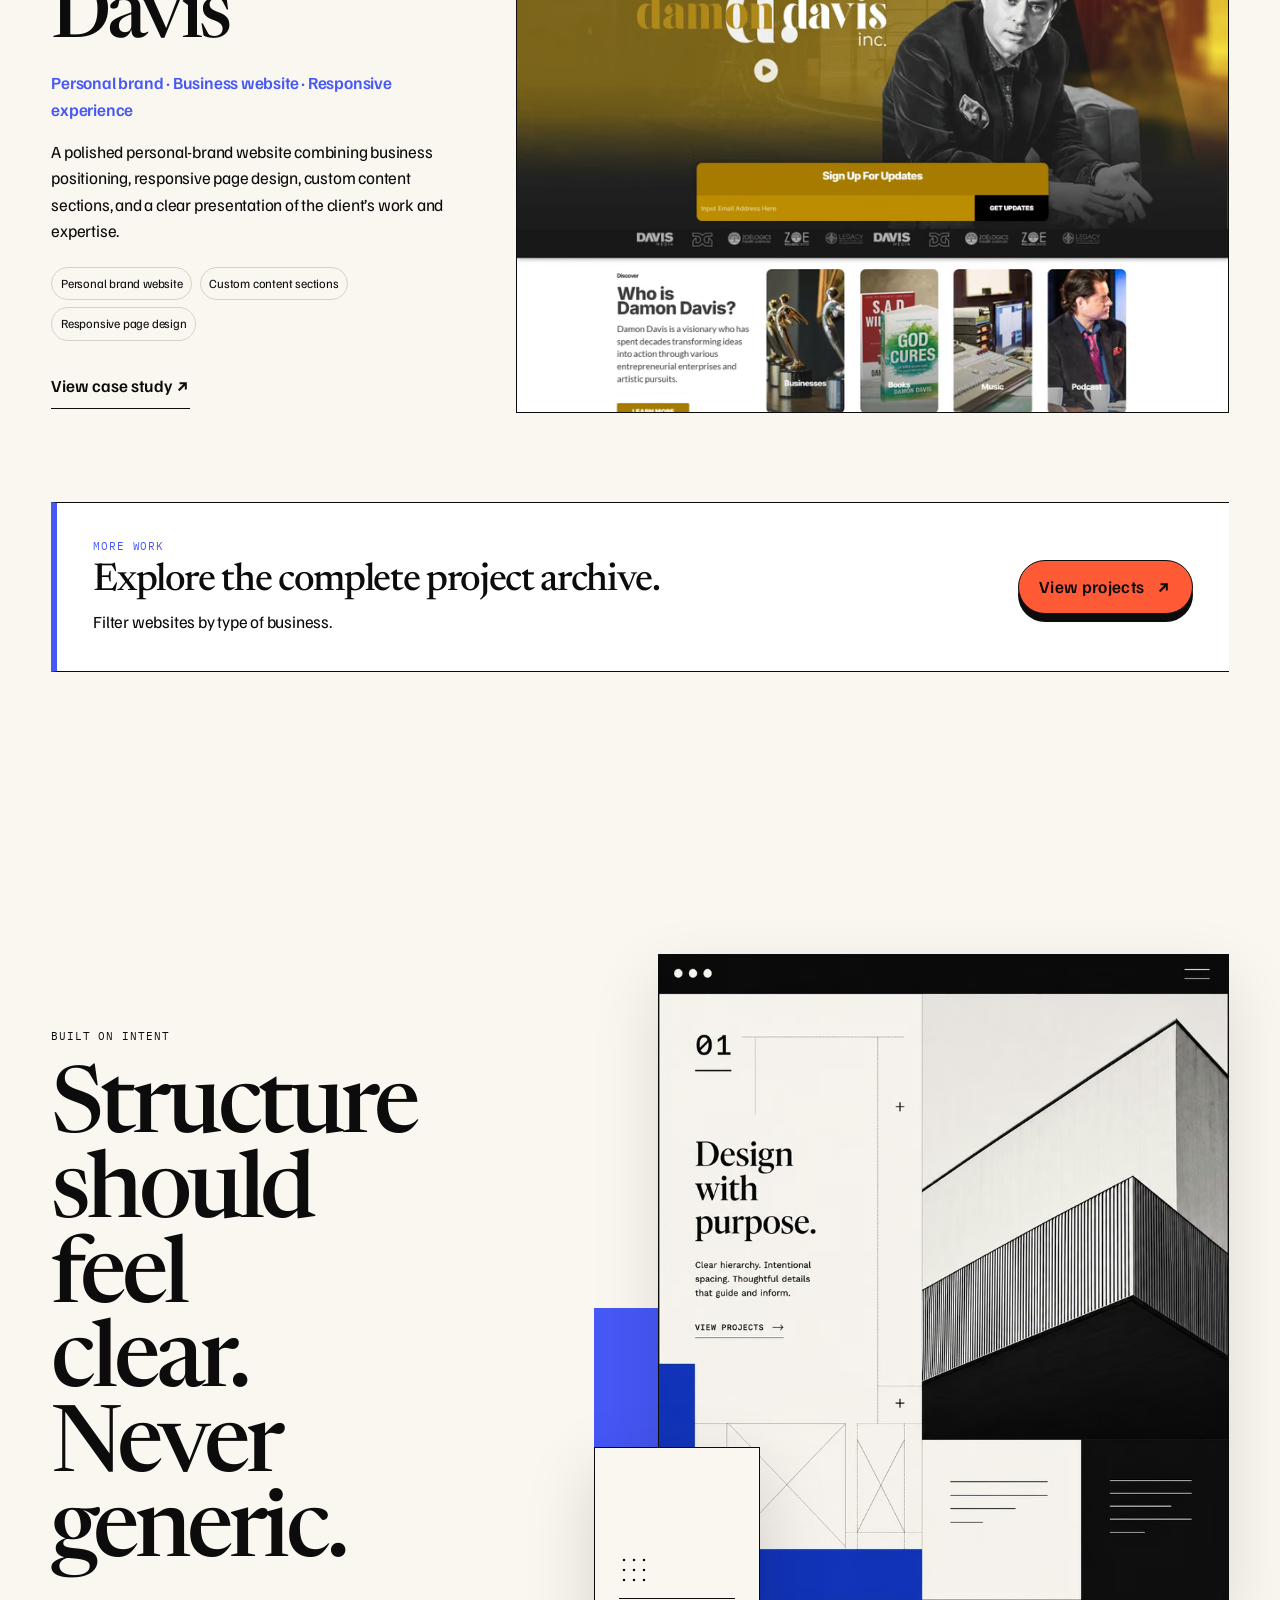
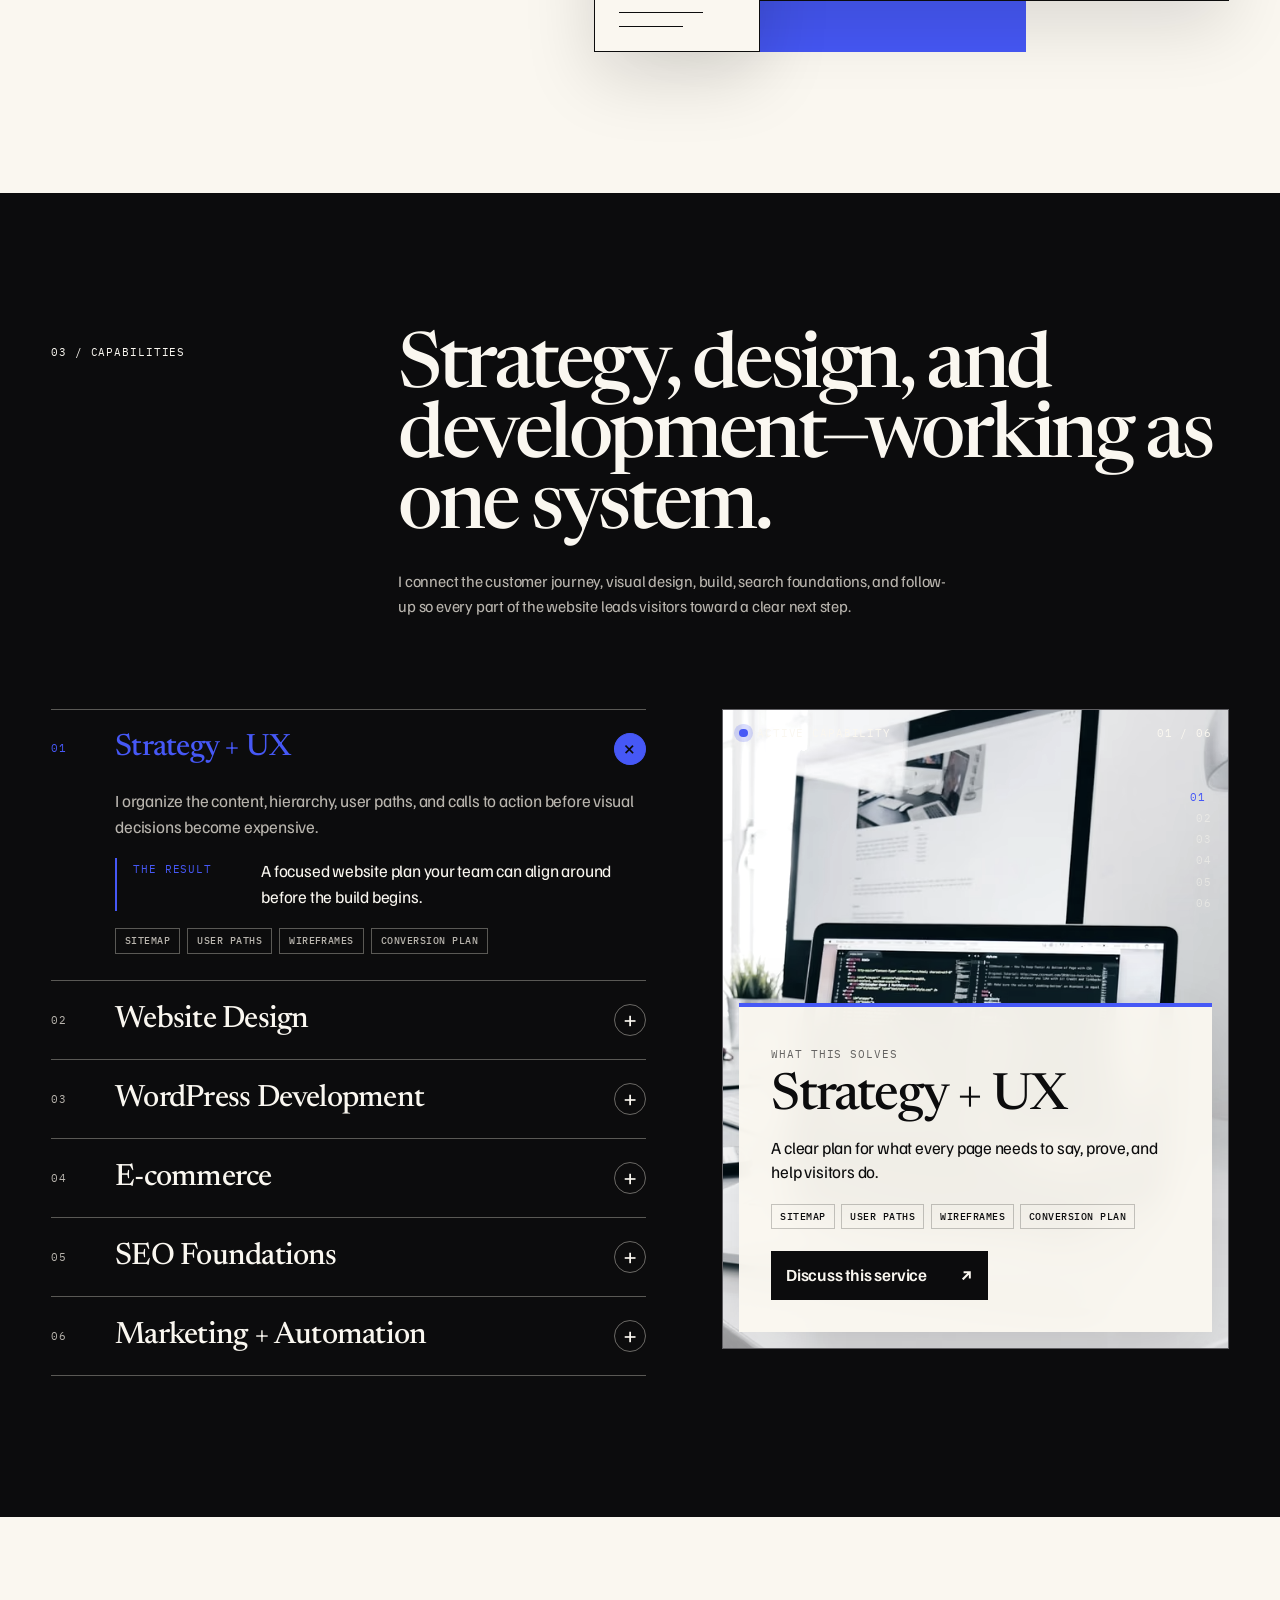
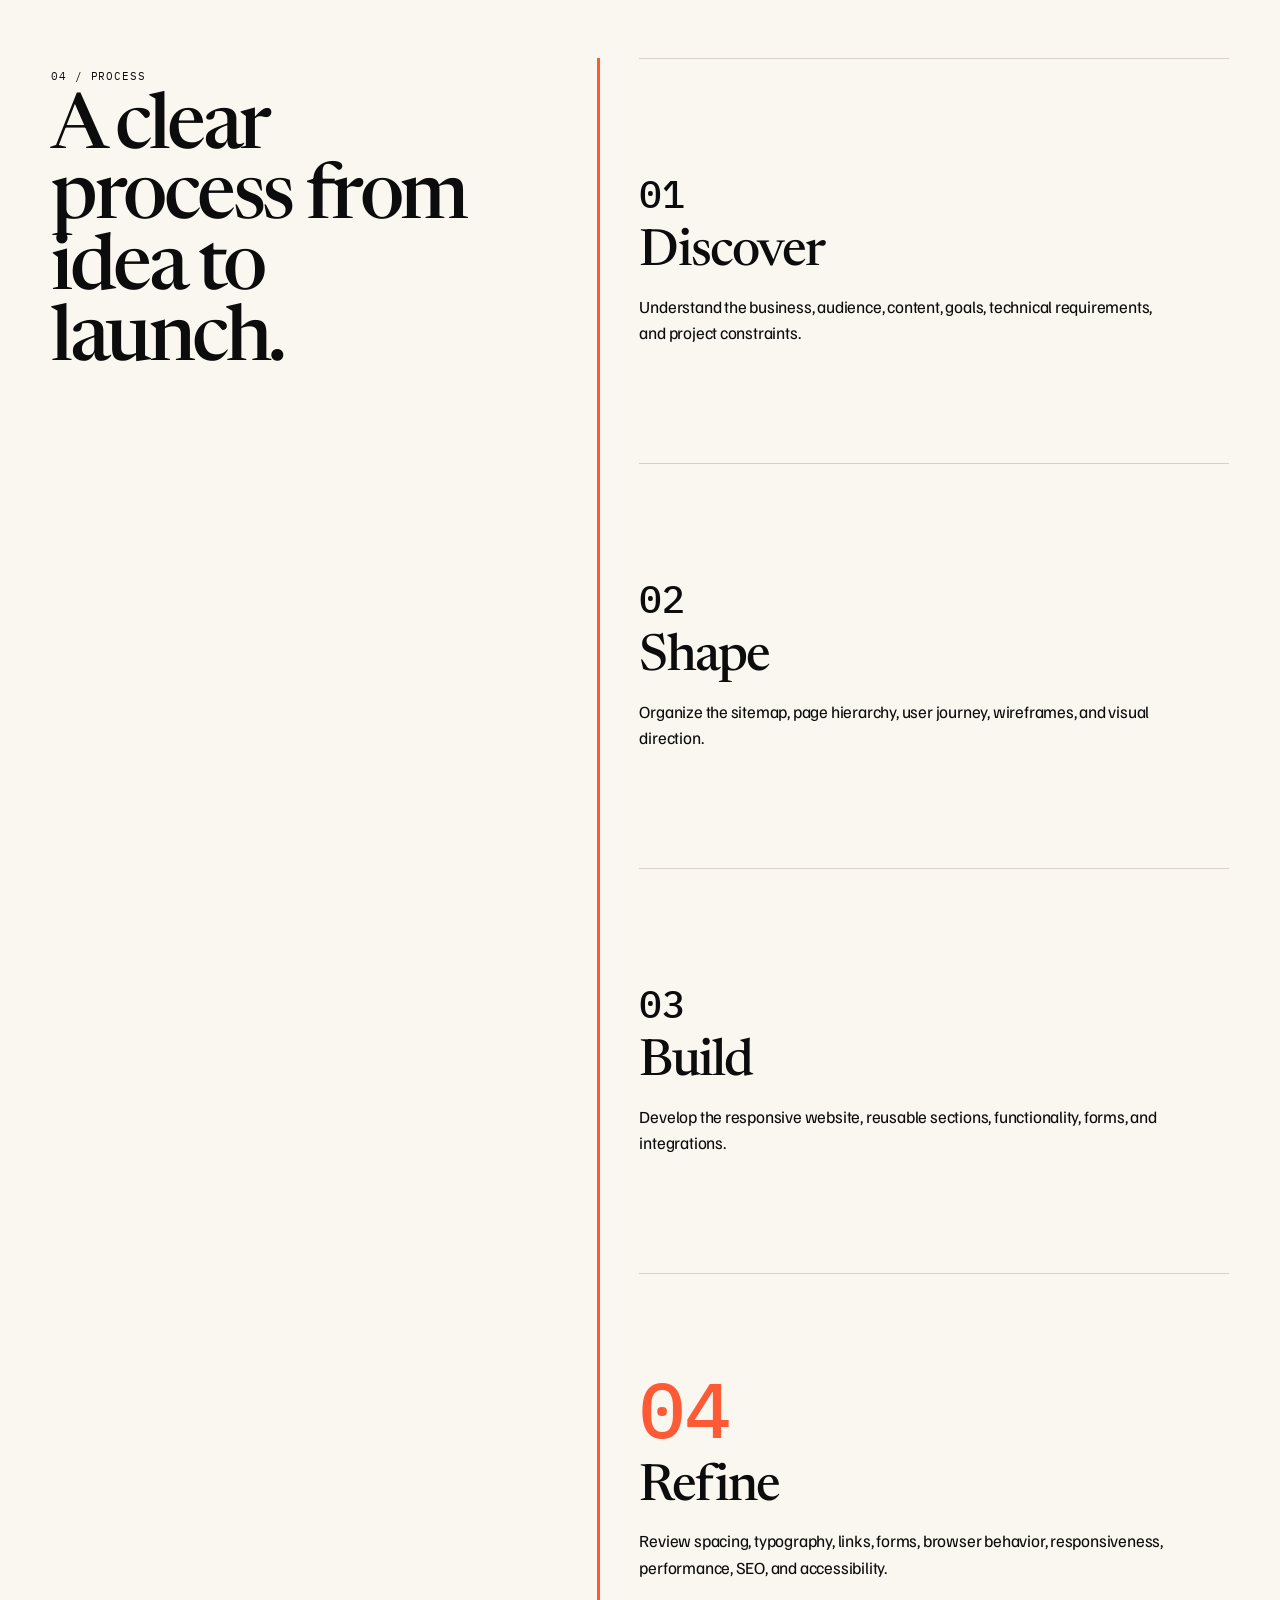
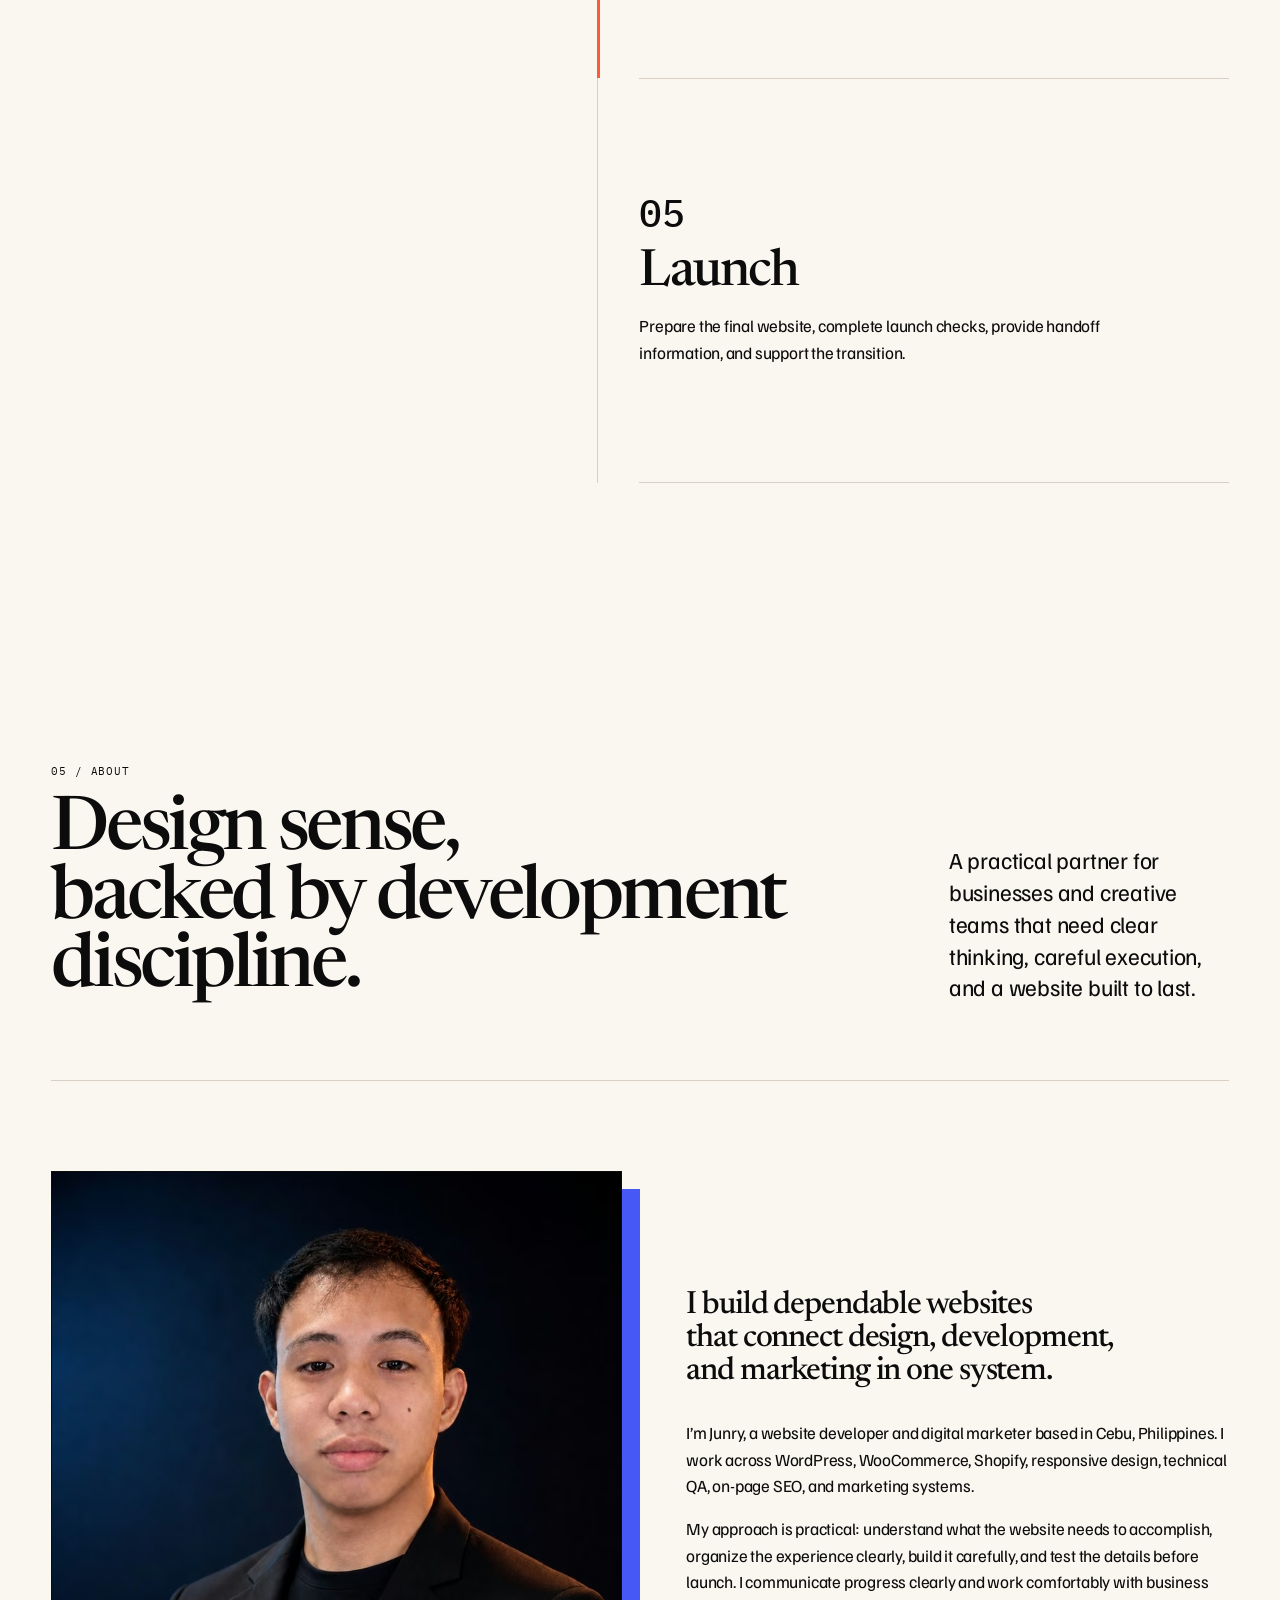
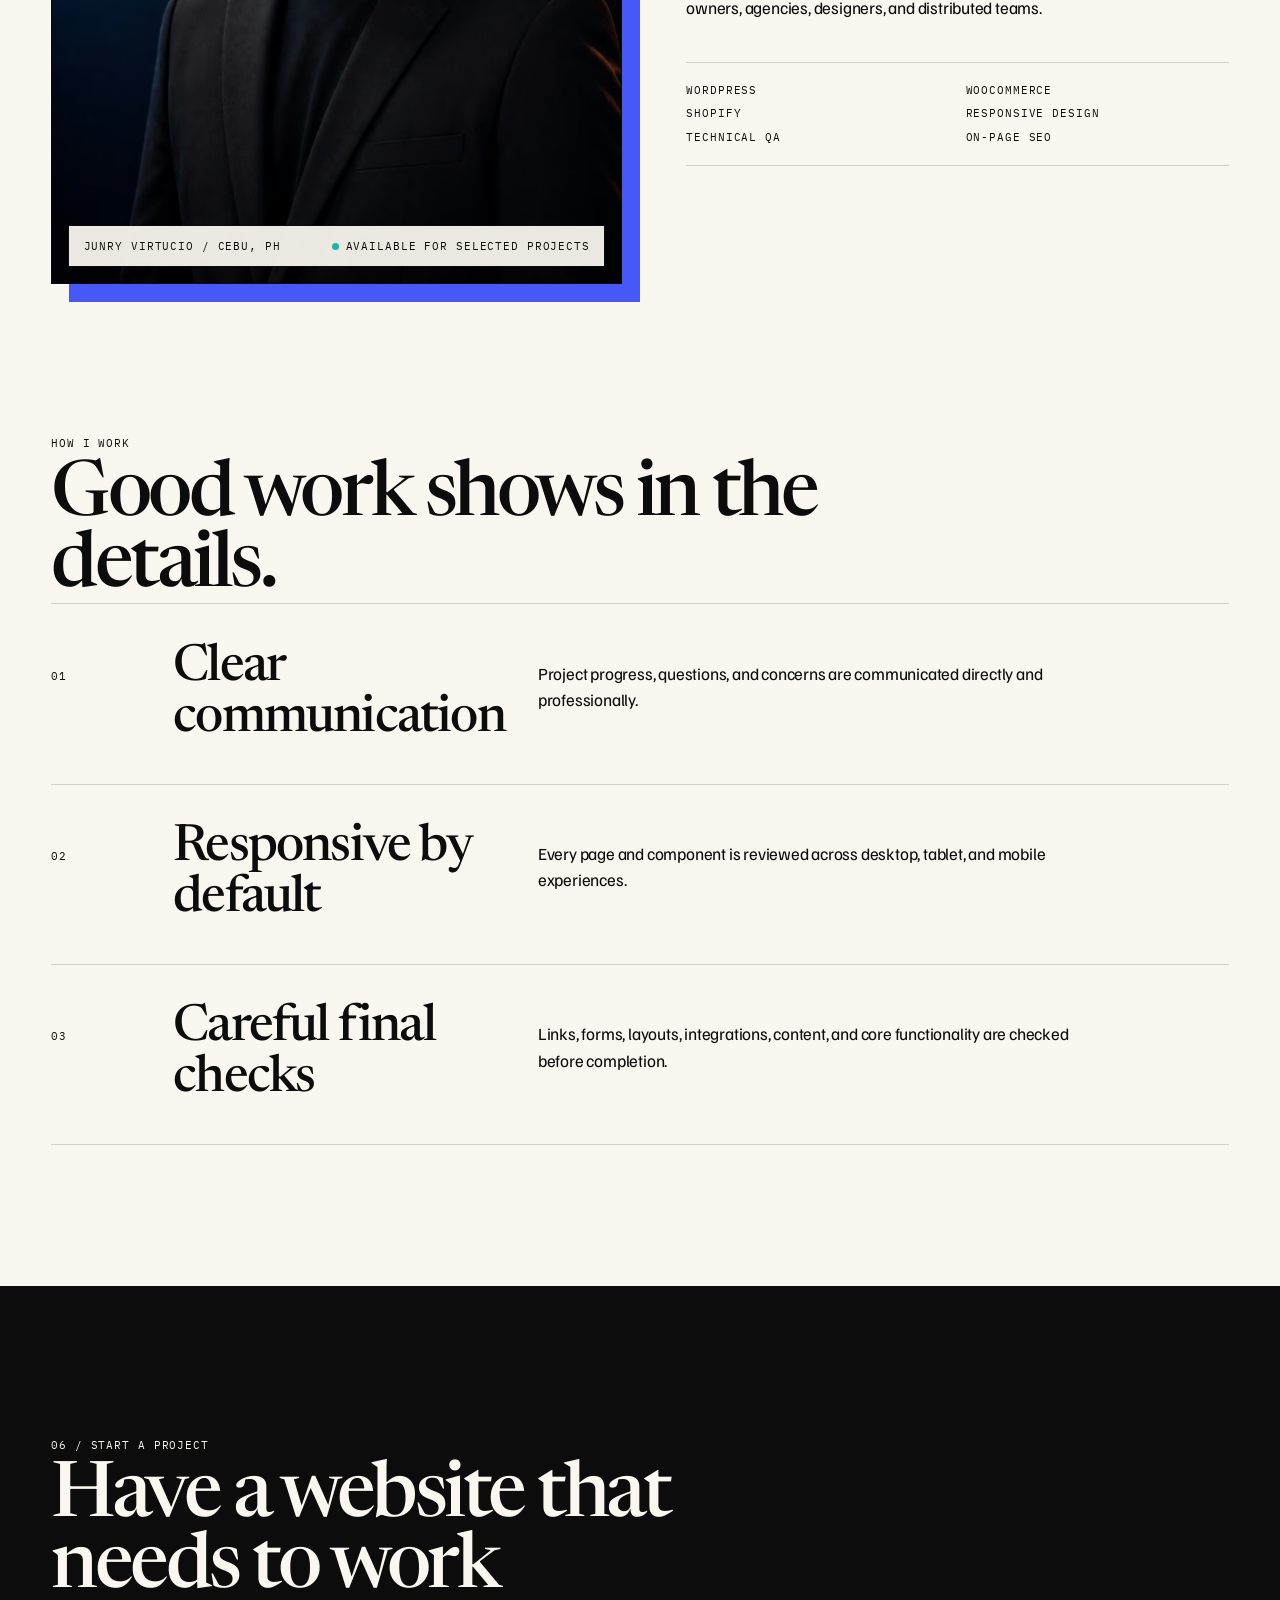
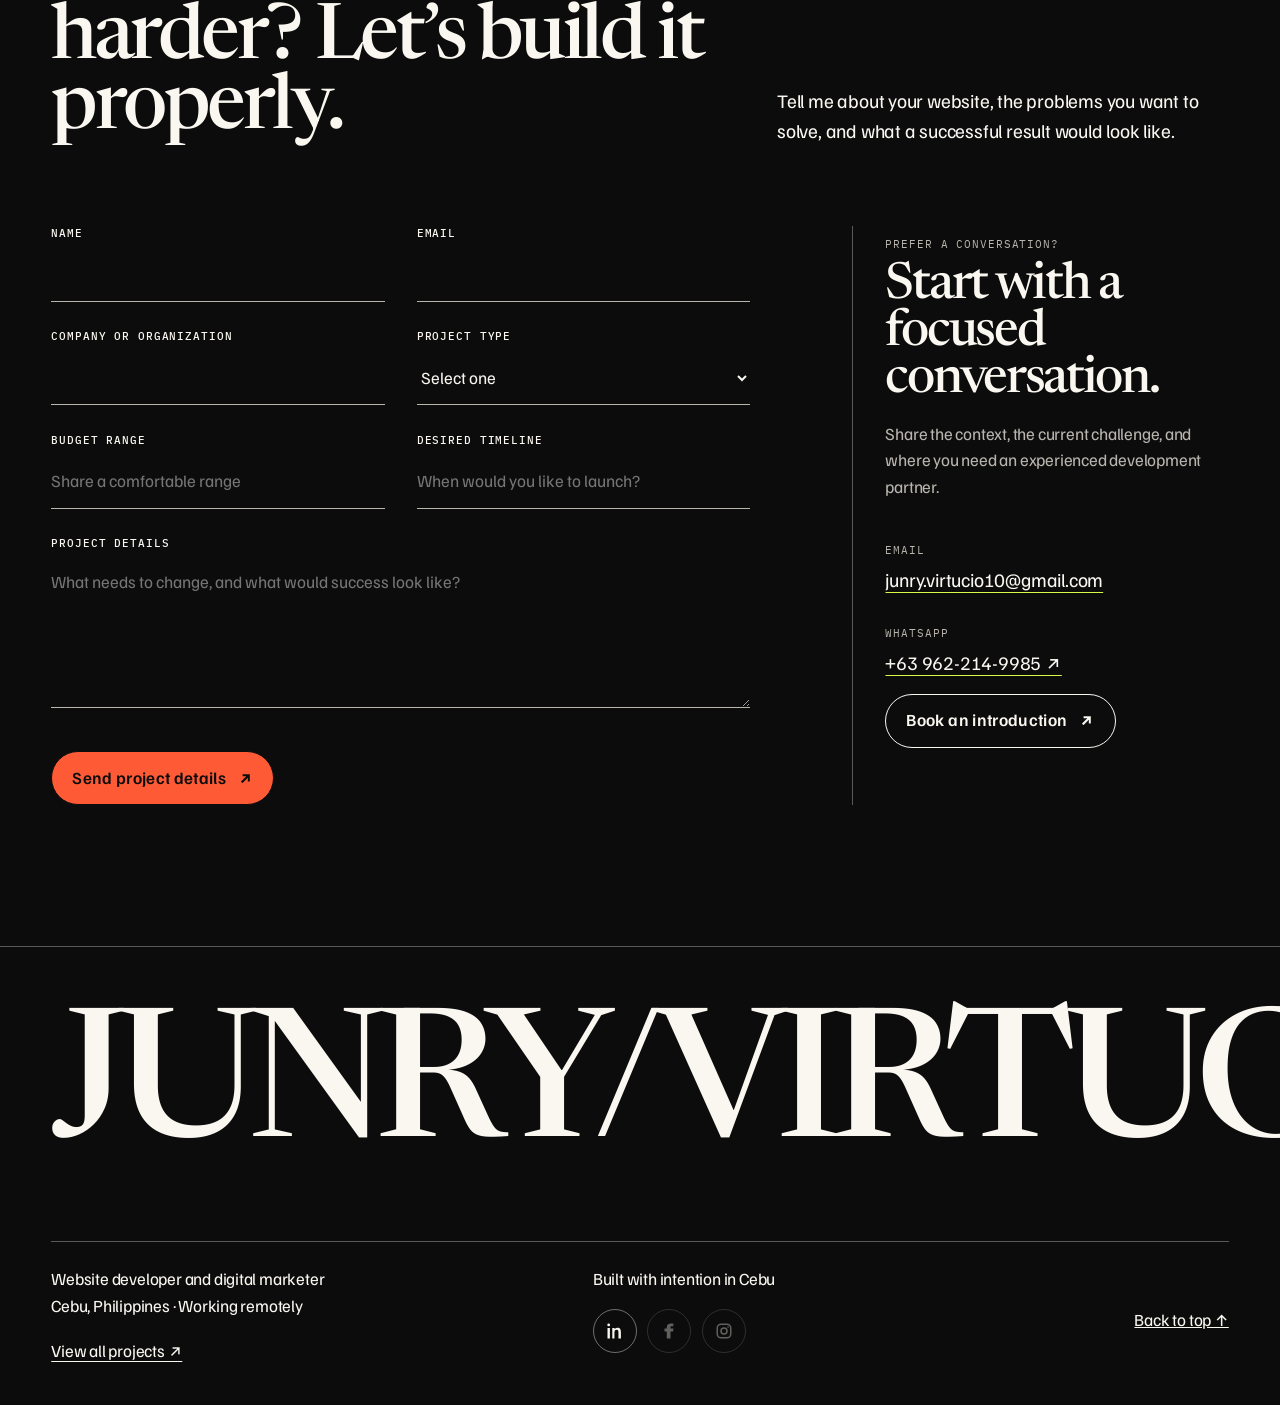
==== commit d812ef1d: "new ghl project added" ====
--- a/index.html
+++ b/index.html
@@ -393,7 +393,7 @@
   </dialog>
 
   <script src="site-navigation.js?v=4" defer></script>
-  <script src="projects-data.js?v=7" defer></script>
+  <script src="projects-data.js?v=9" defer></script>
   <script src="script.js?v=7" defer></script>
 </body>
 </html>
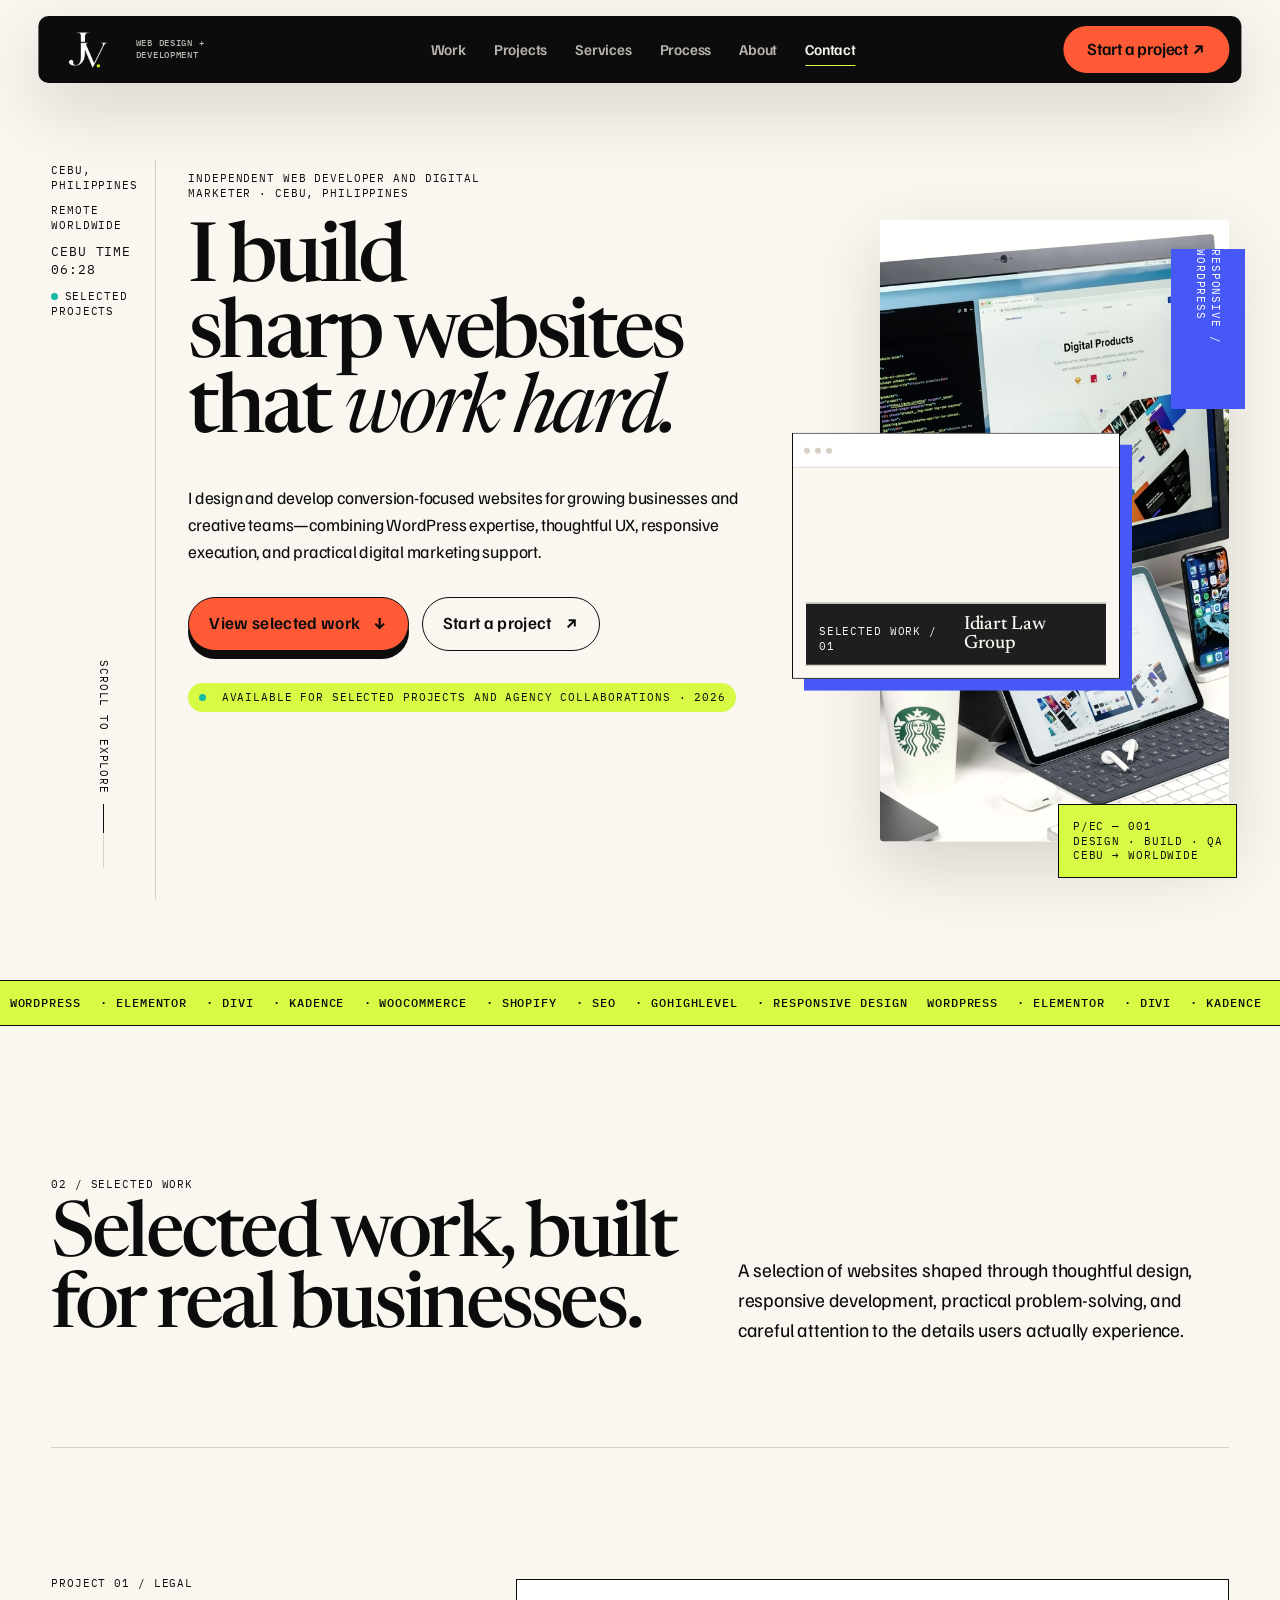
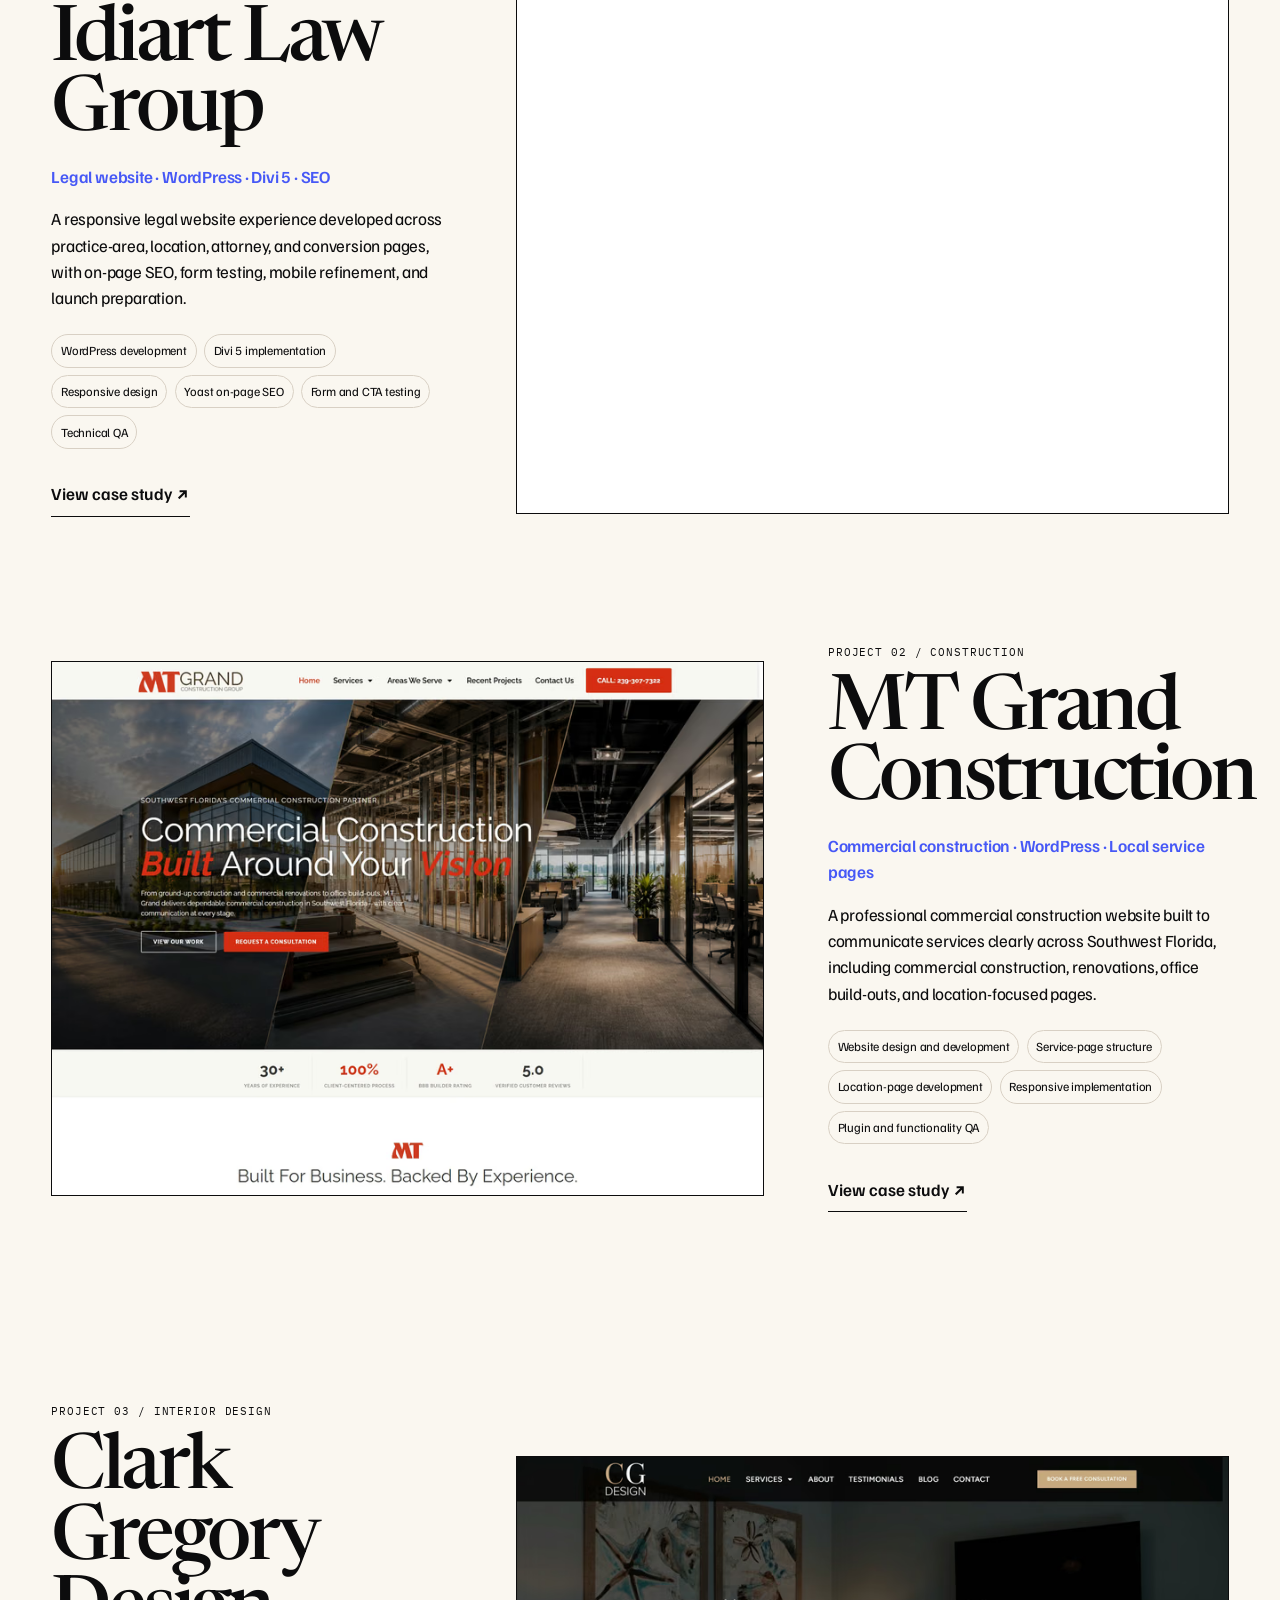
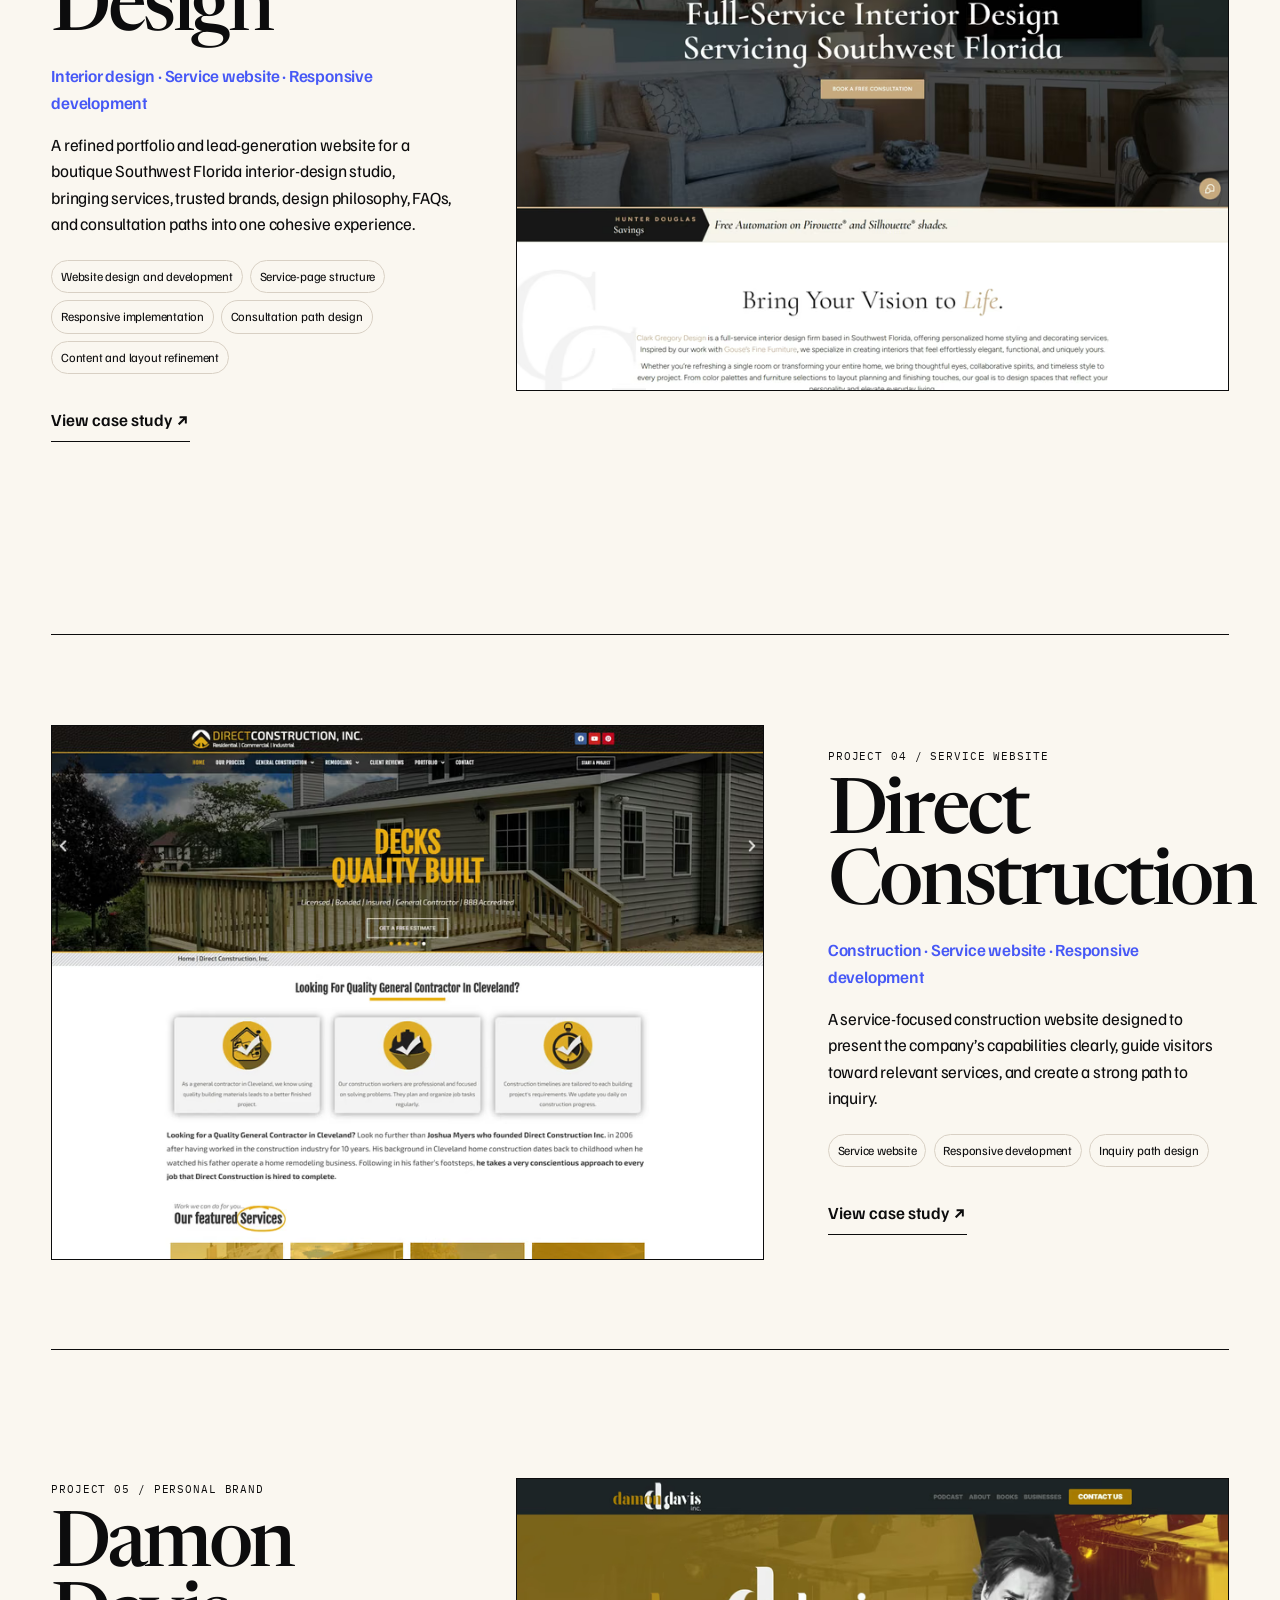
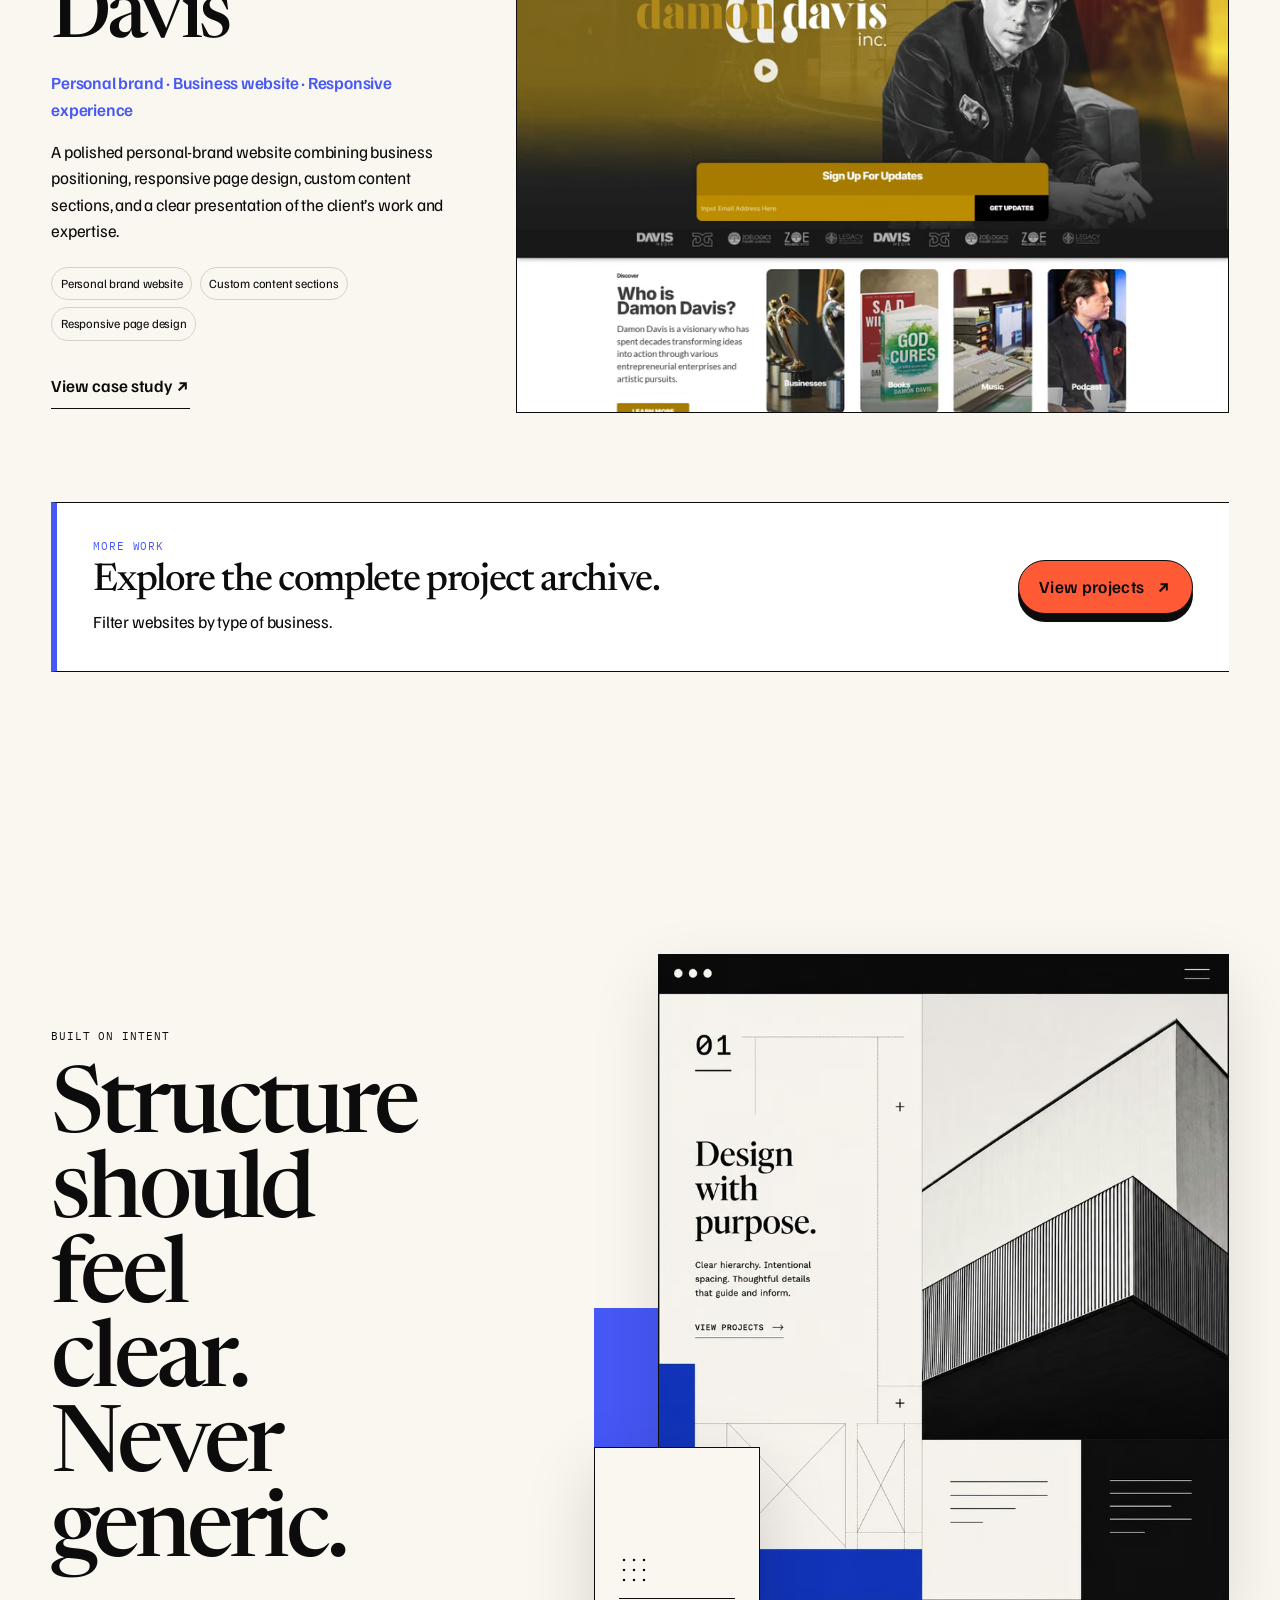
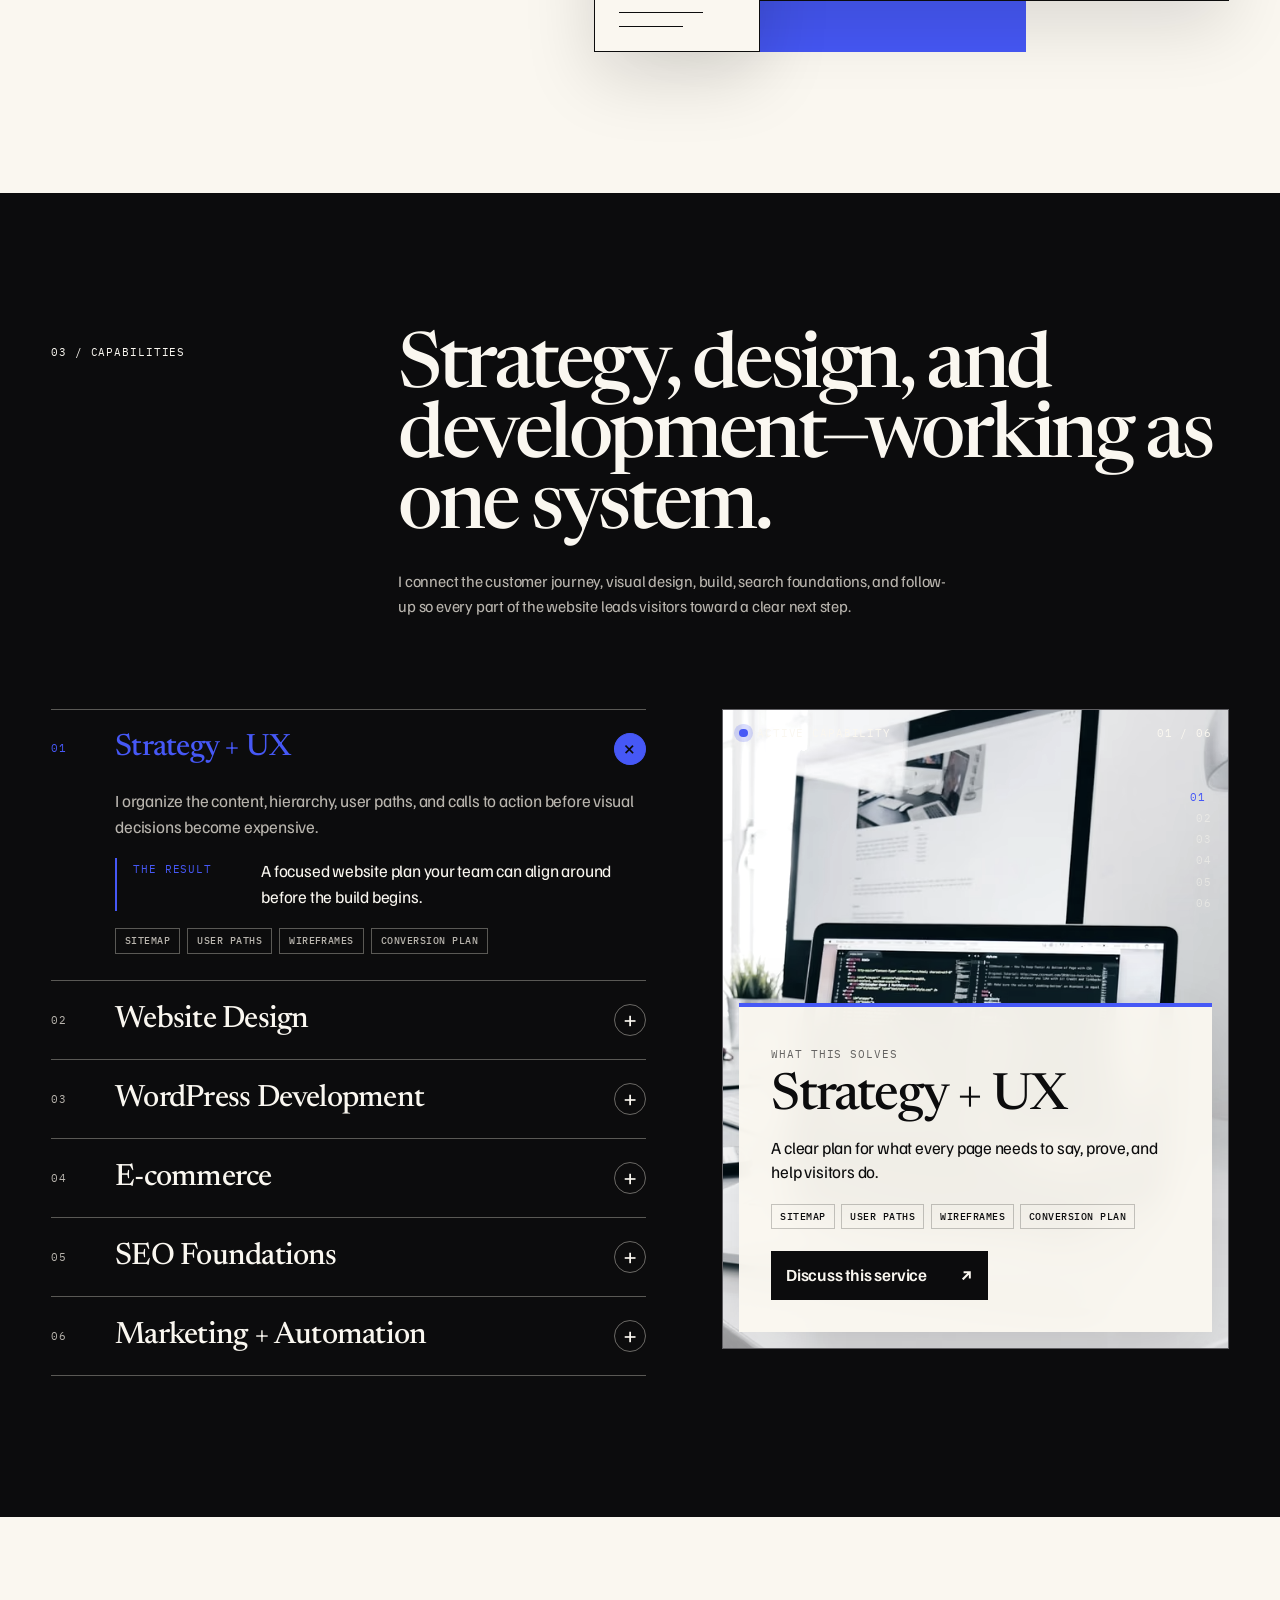
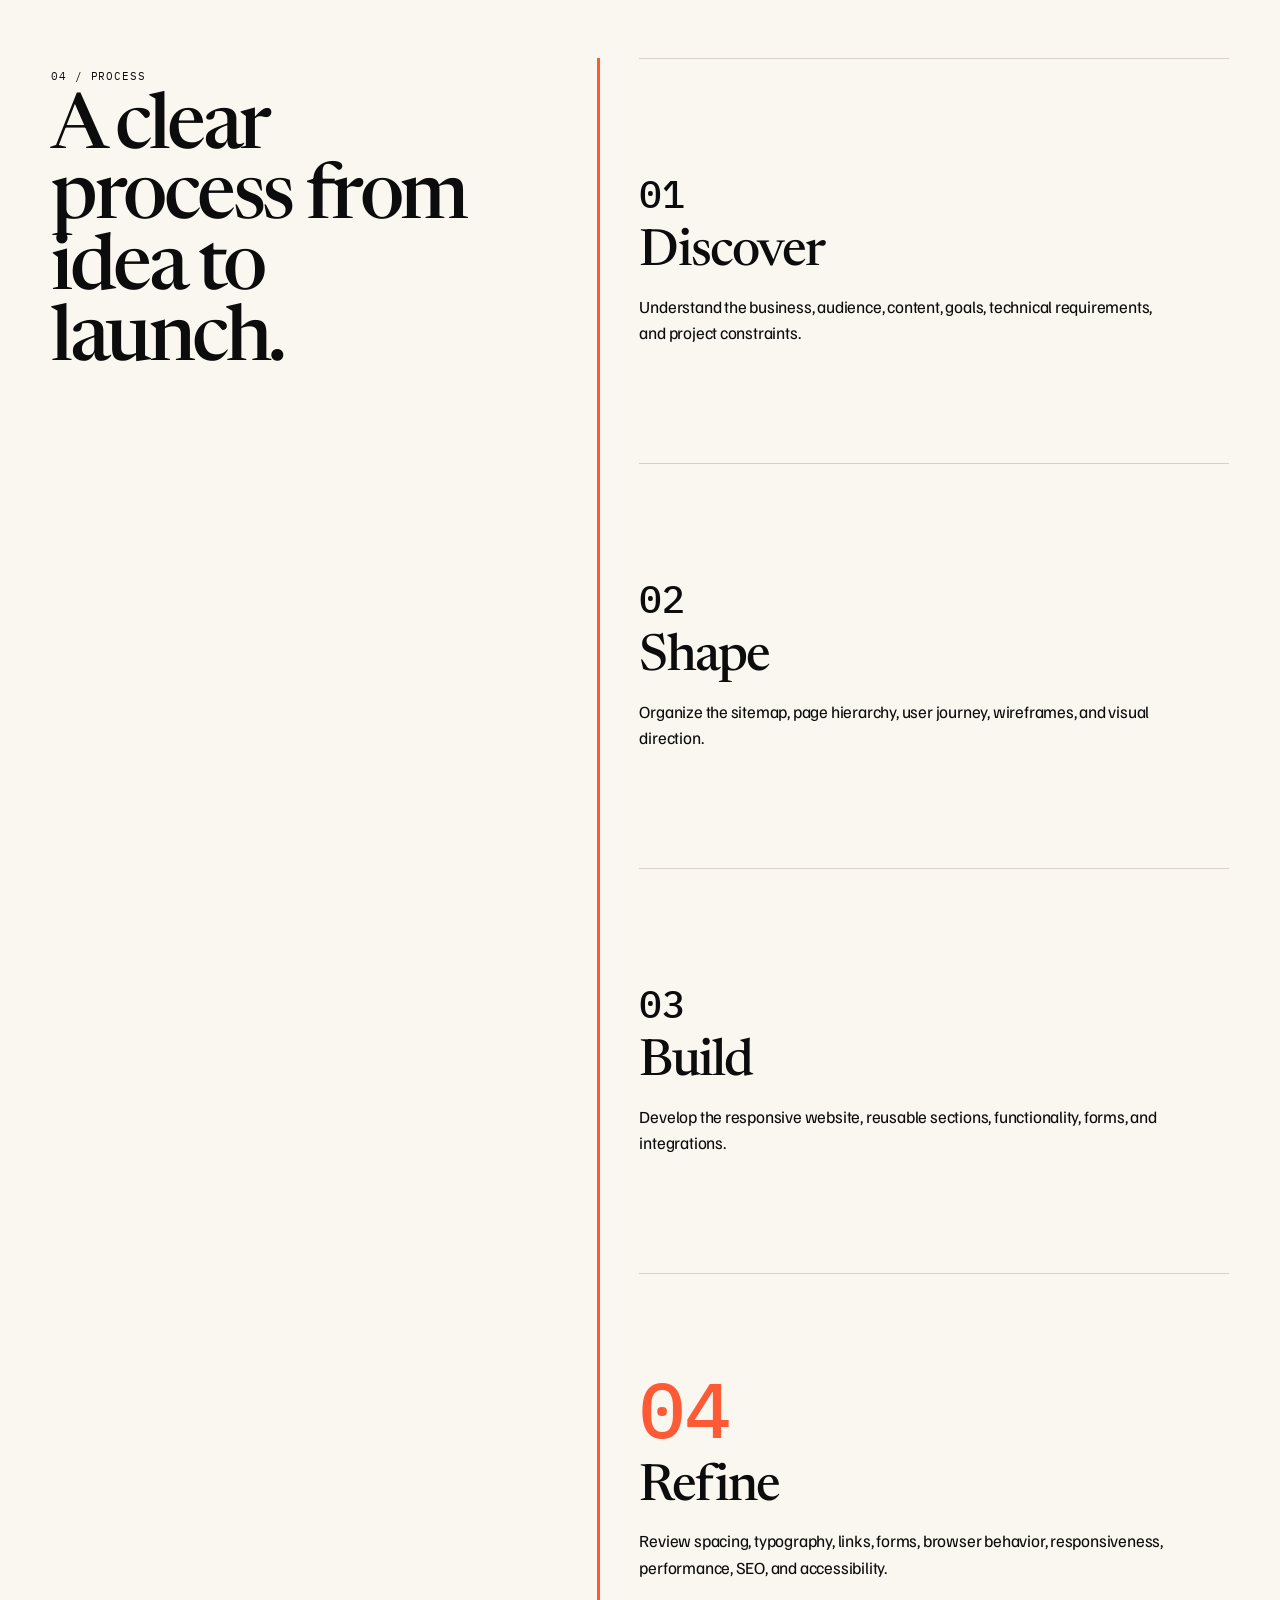
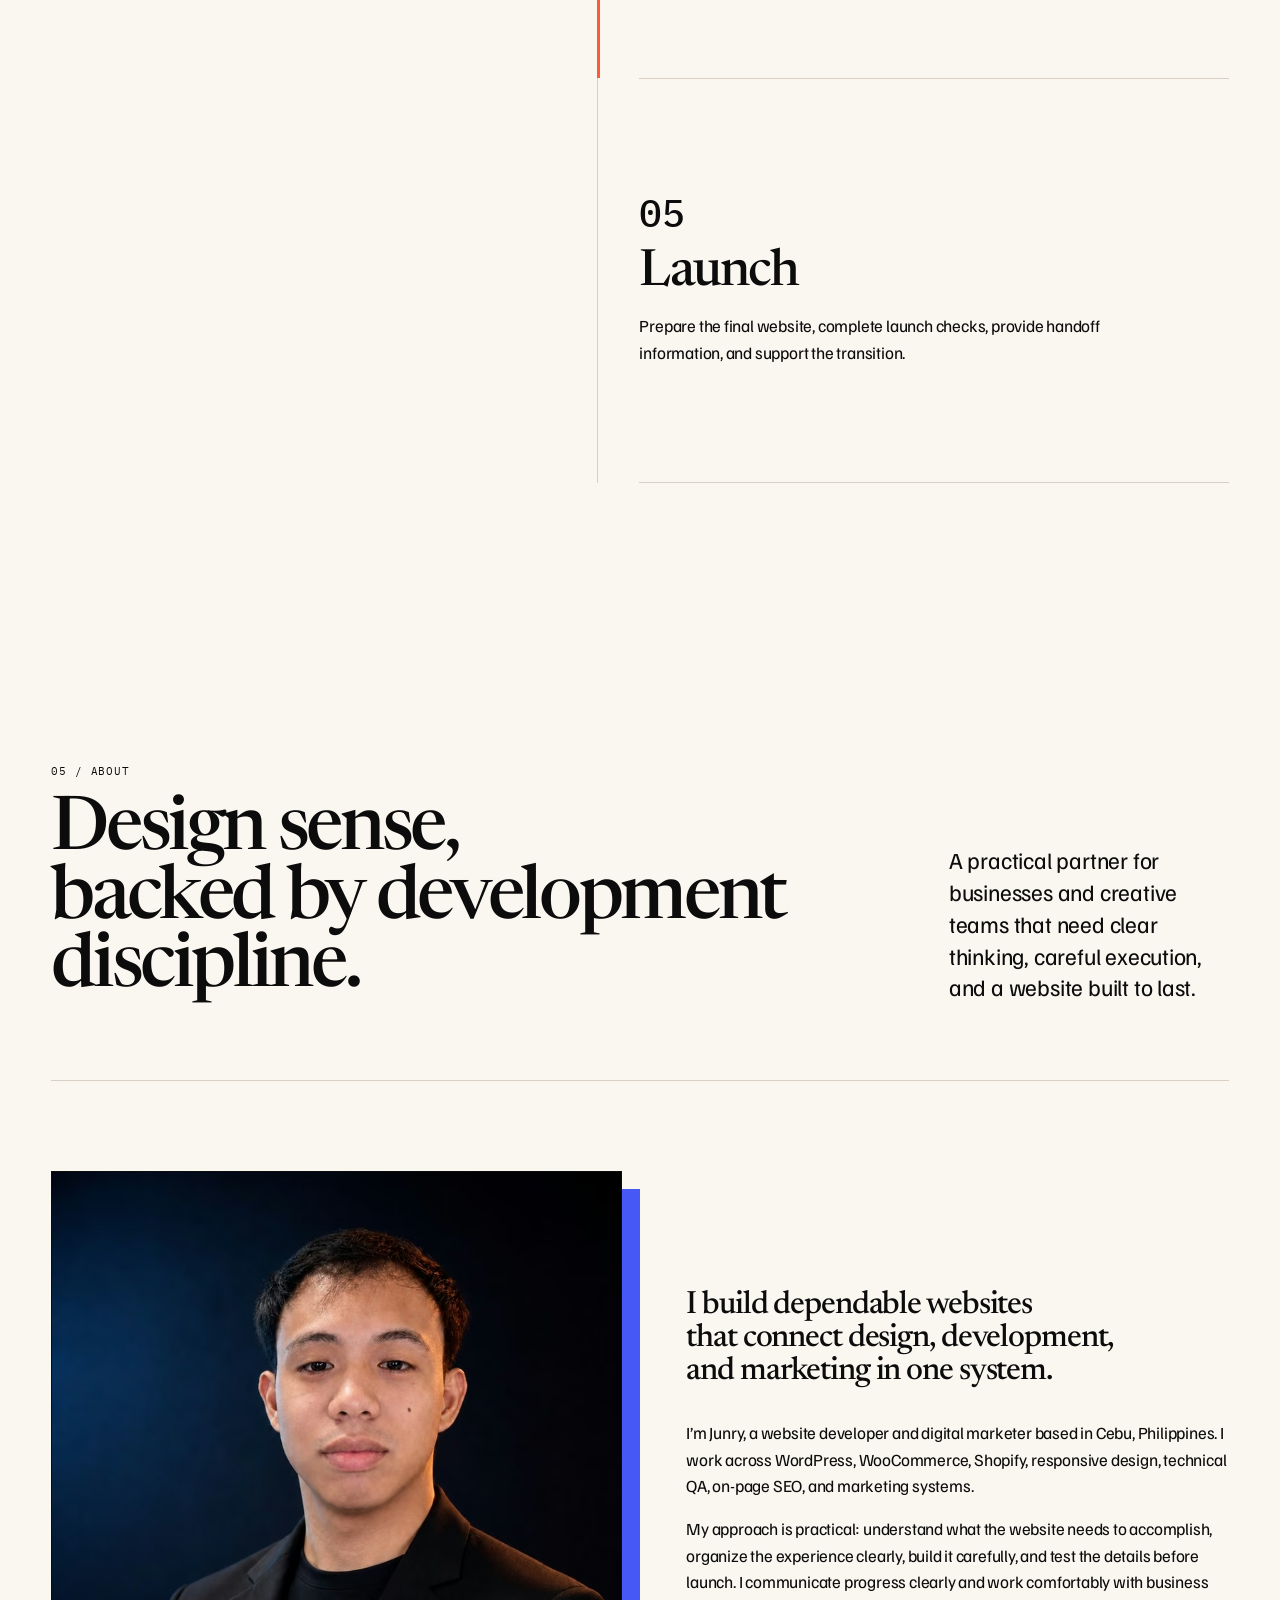
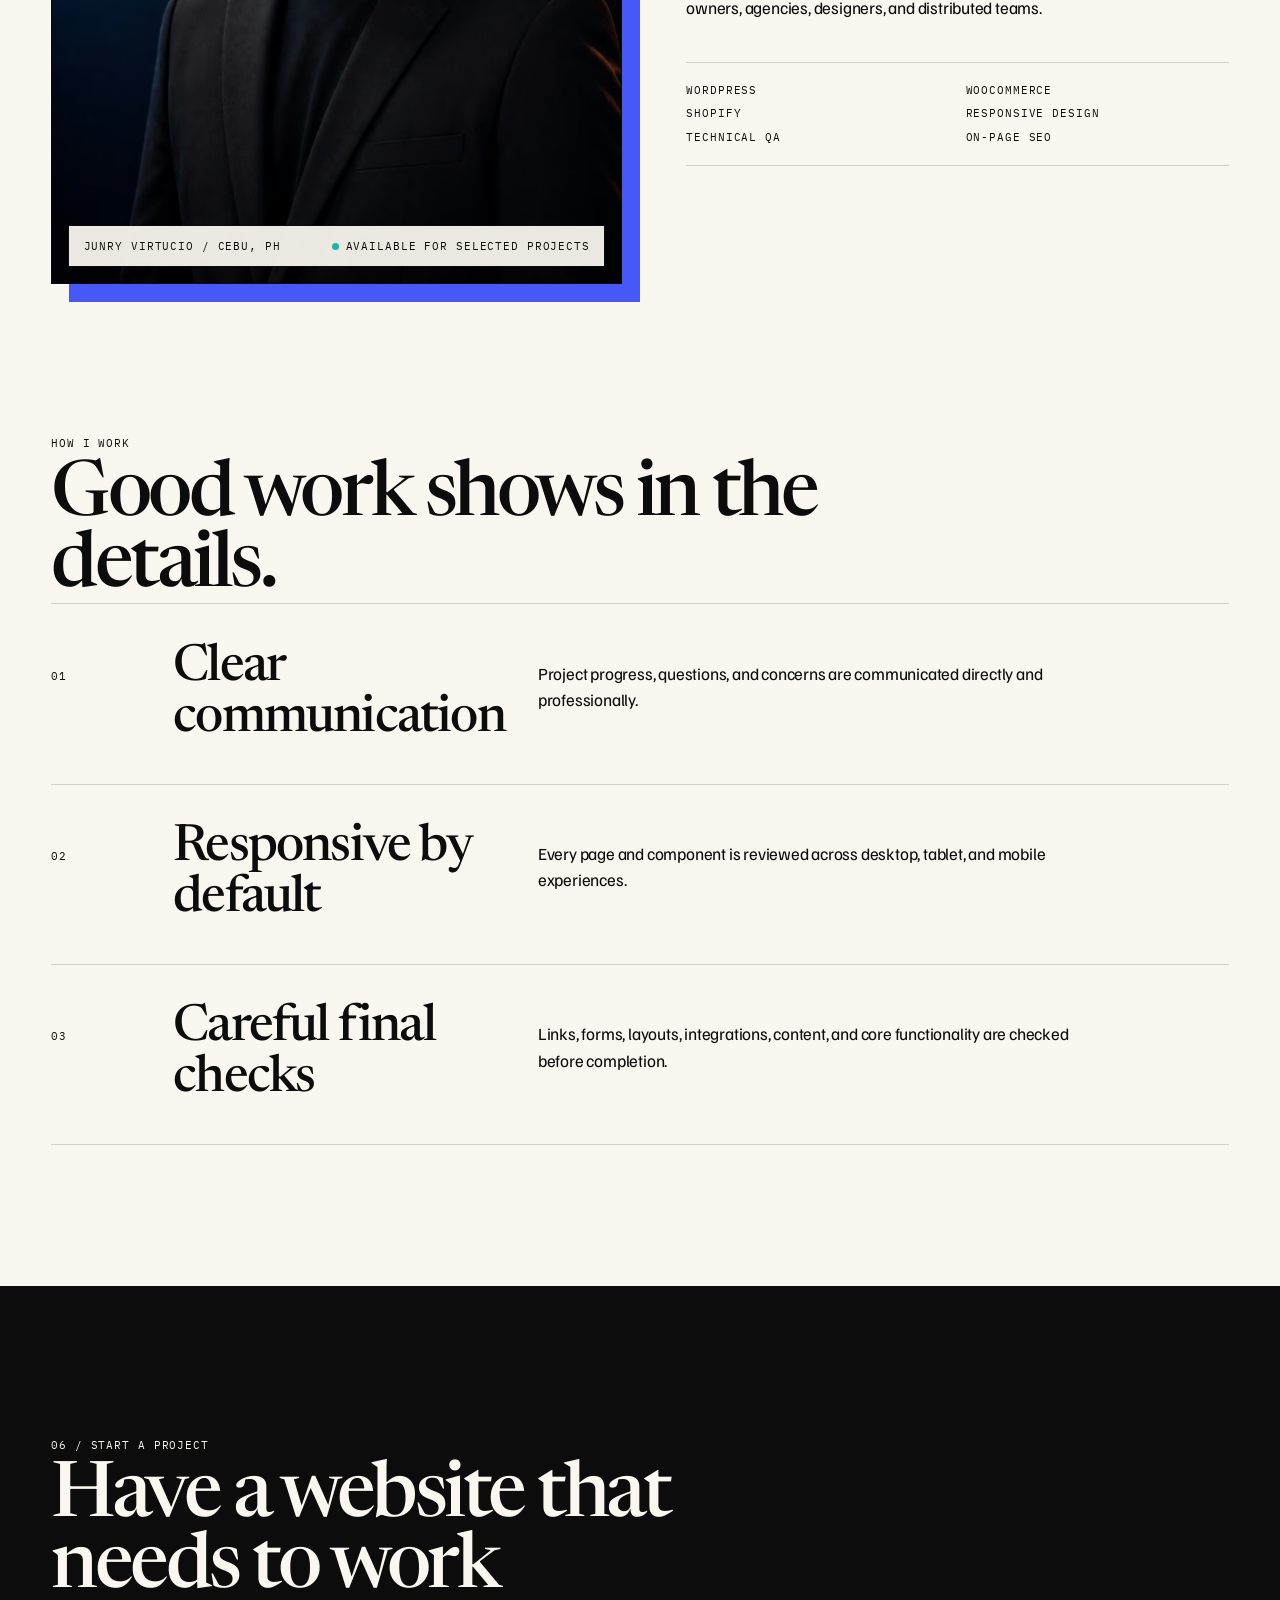
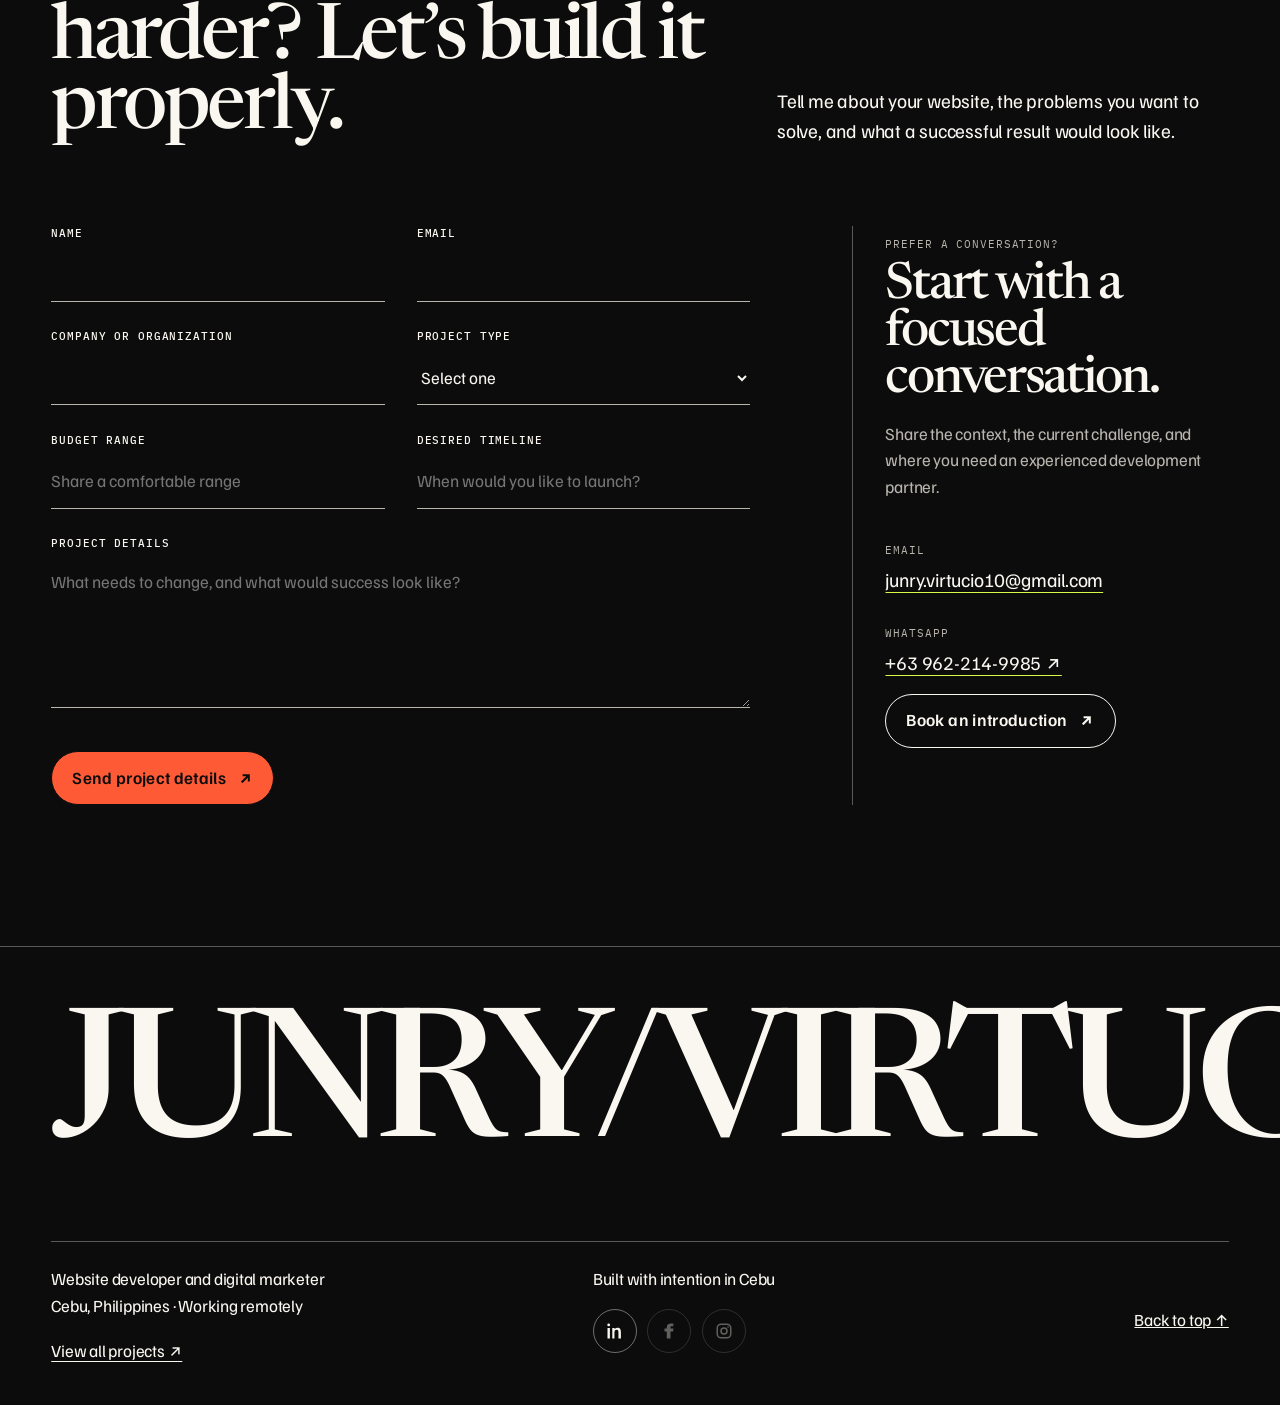
==== commit b1643ab0: "new ghl projects added" ====
--- a/index.html
+++ b/index.html
@@ -393,7 +393,7 @@
   </dialog>
 
   <script src="site-navigation.js?v=4" defer></script>
-  <script src="projects-data.js?v=9" defer></script>
+  <script src="projects-data.js?v=11" defer></script>
   <script src="script.js?v=7" defer></script>
 </body>
 </html>
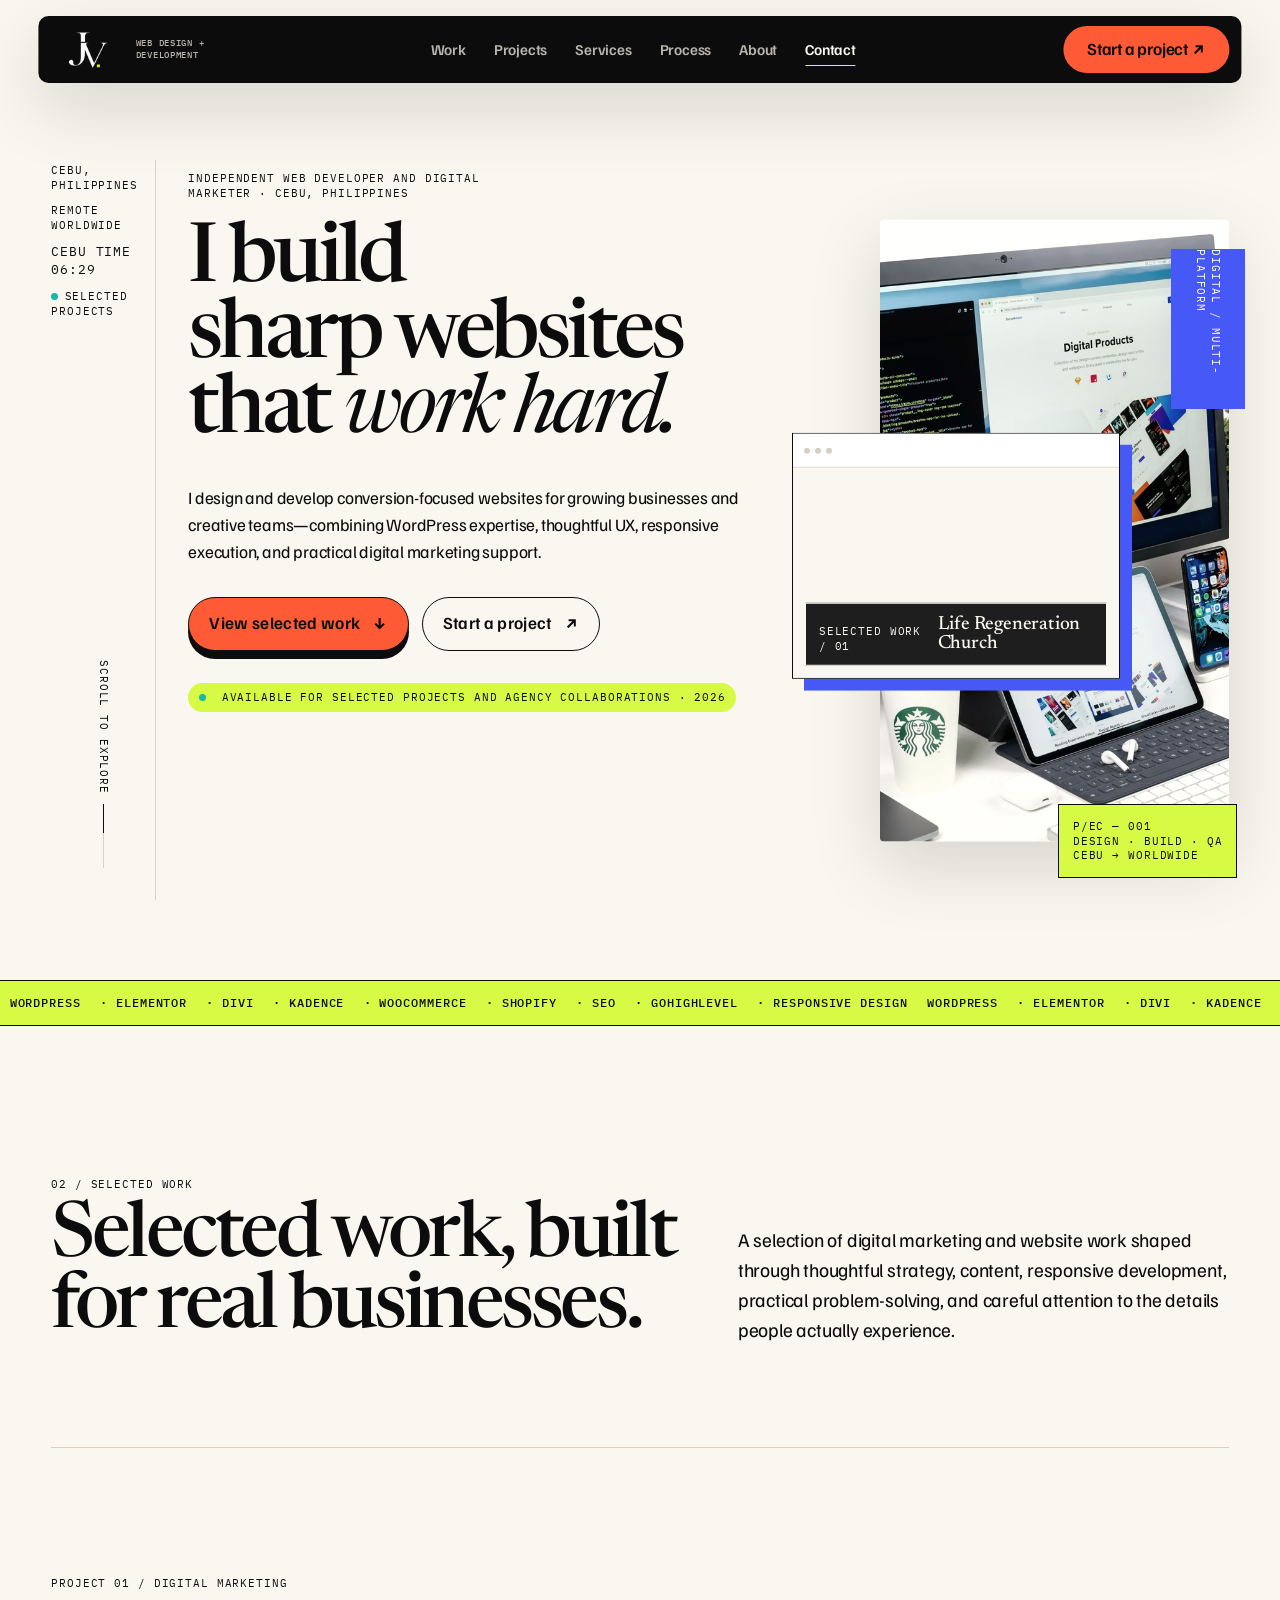
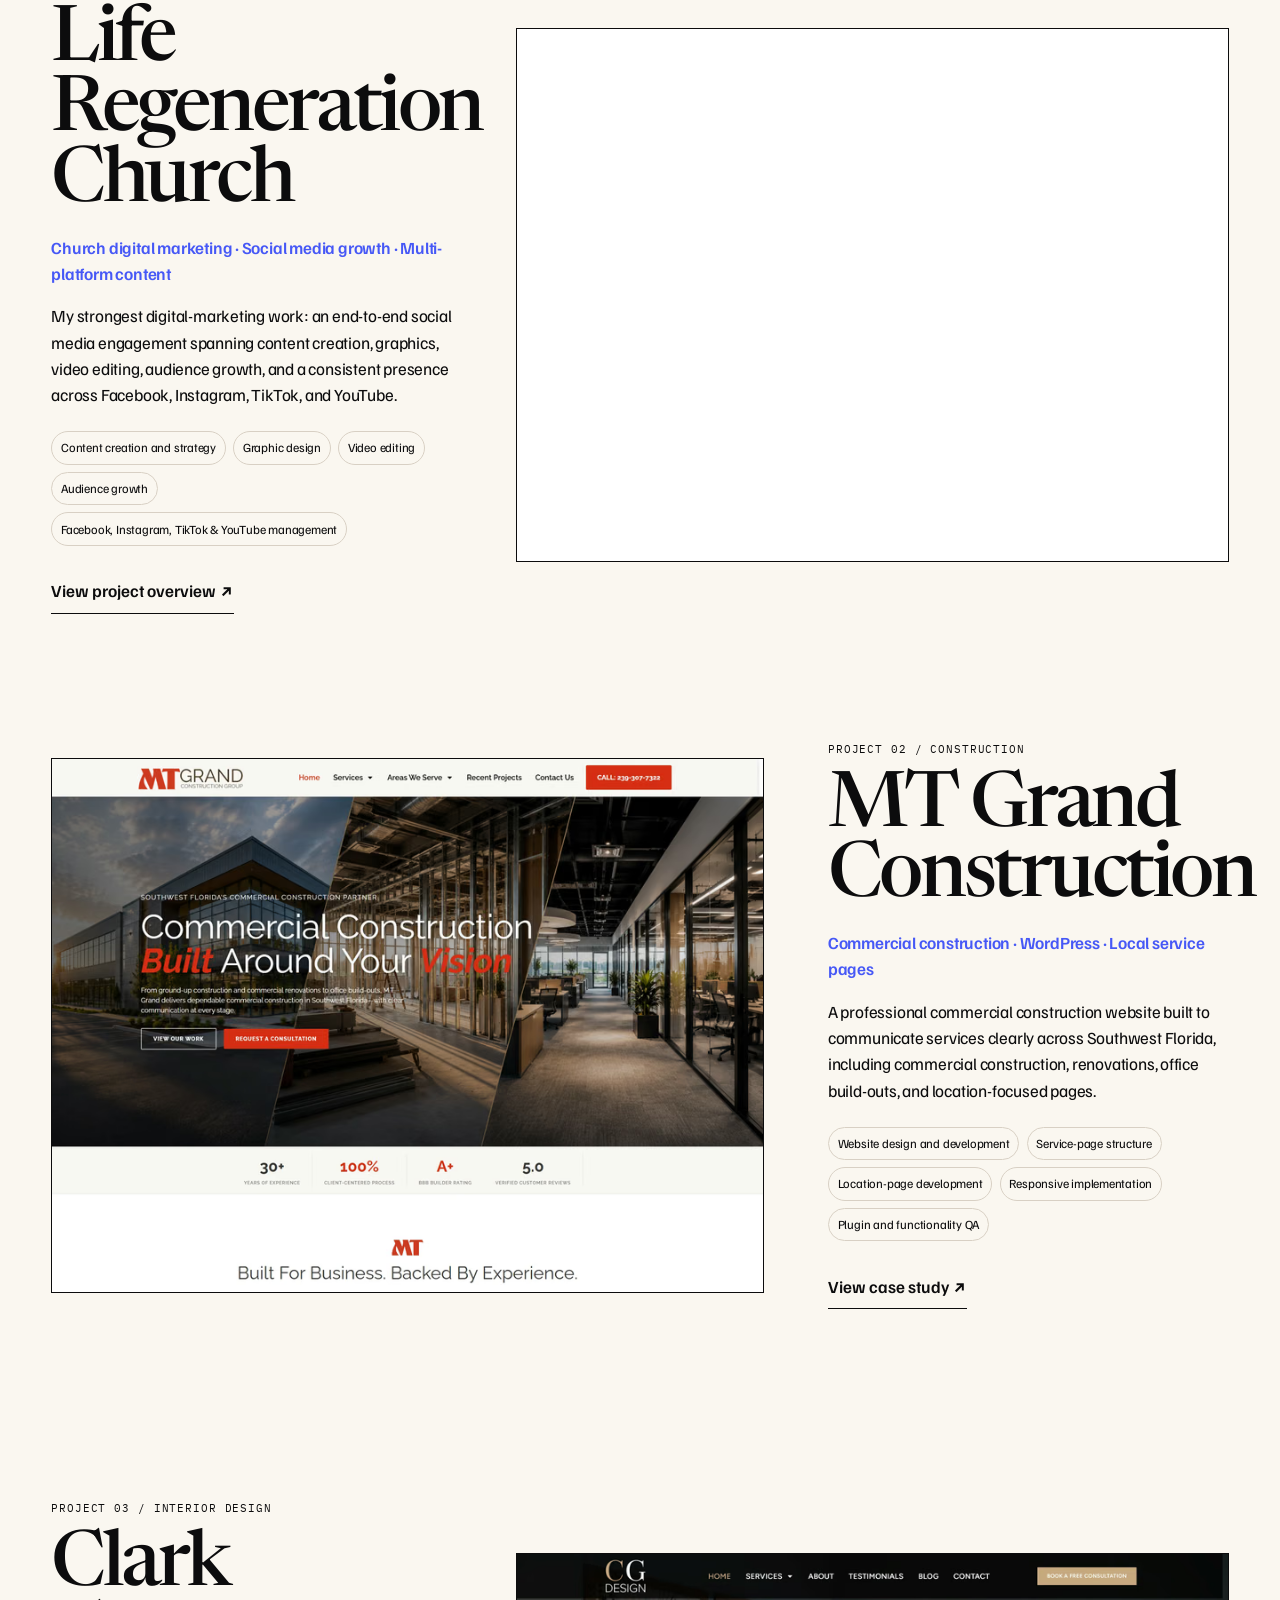
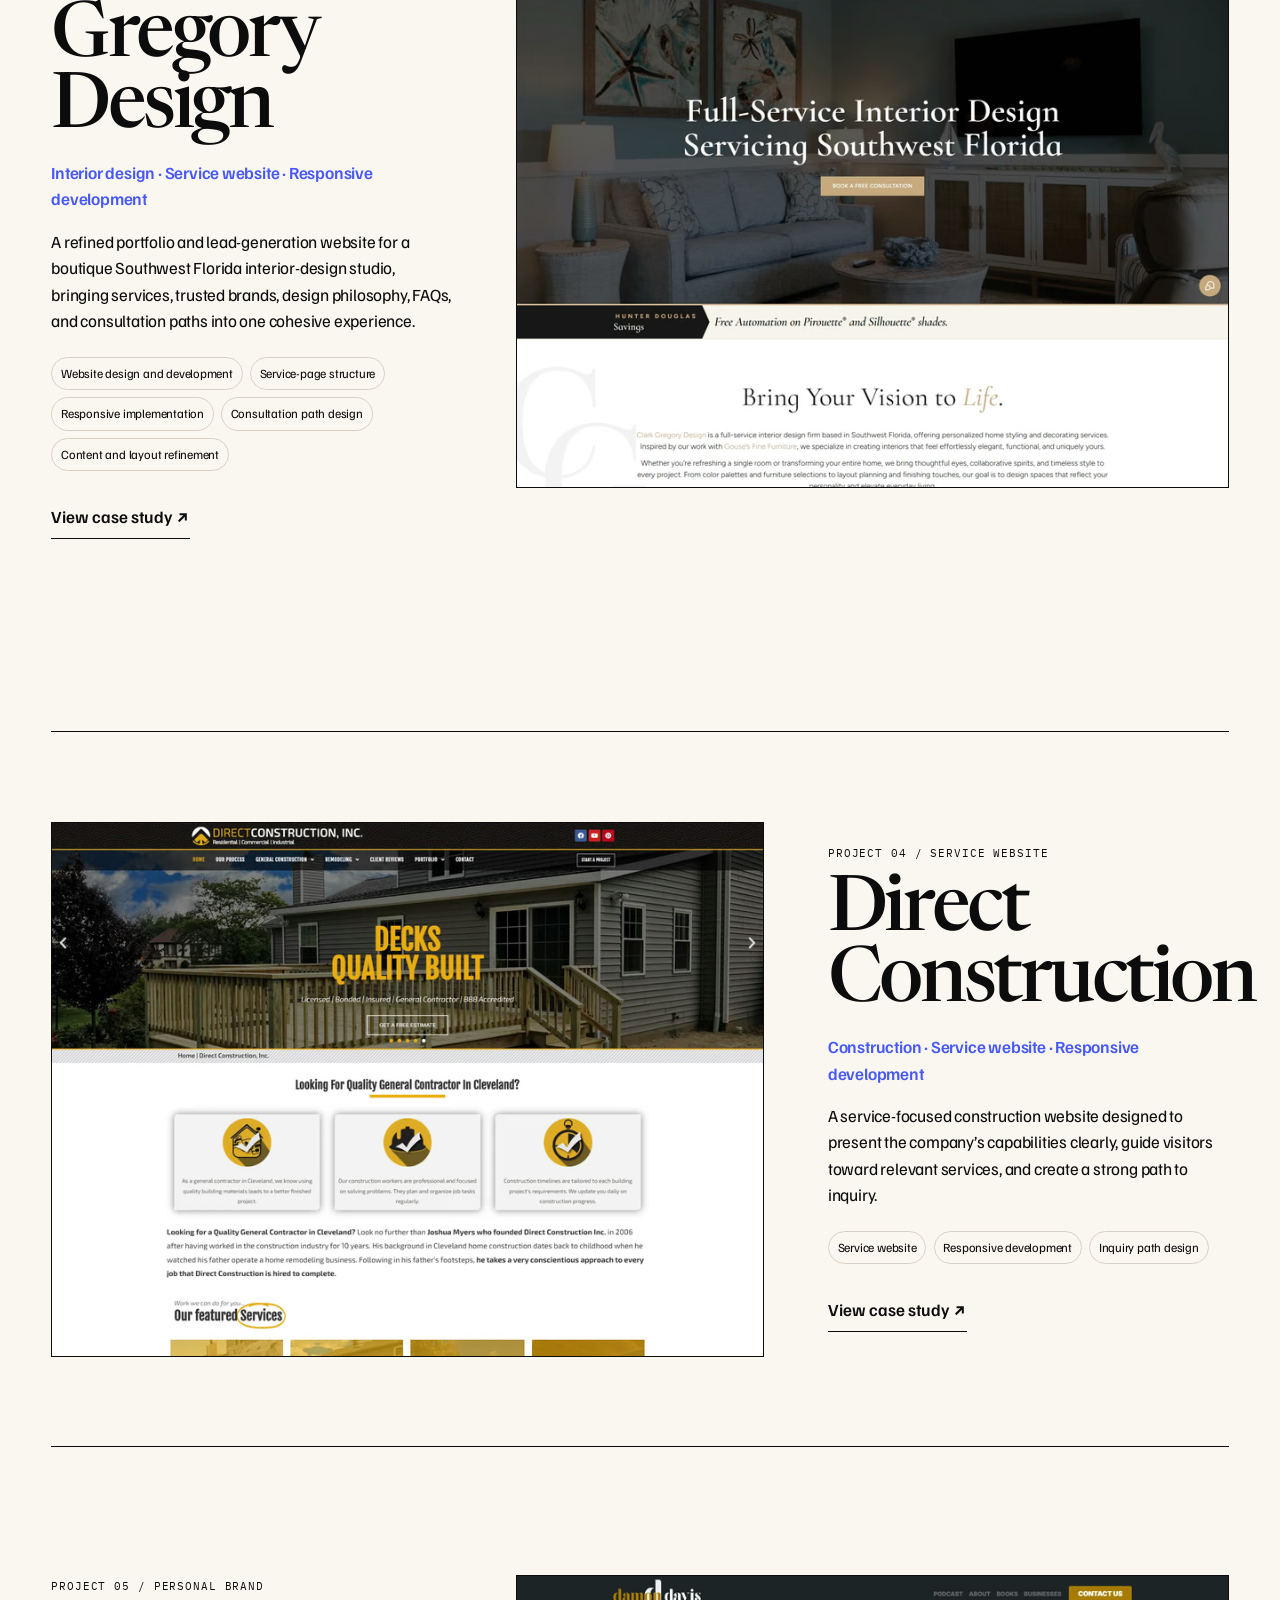
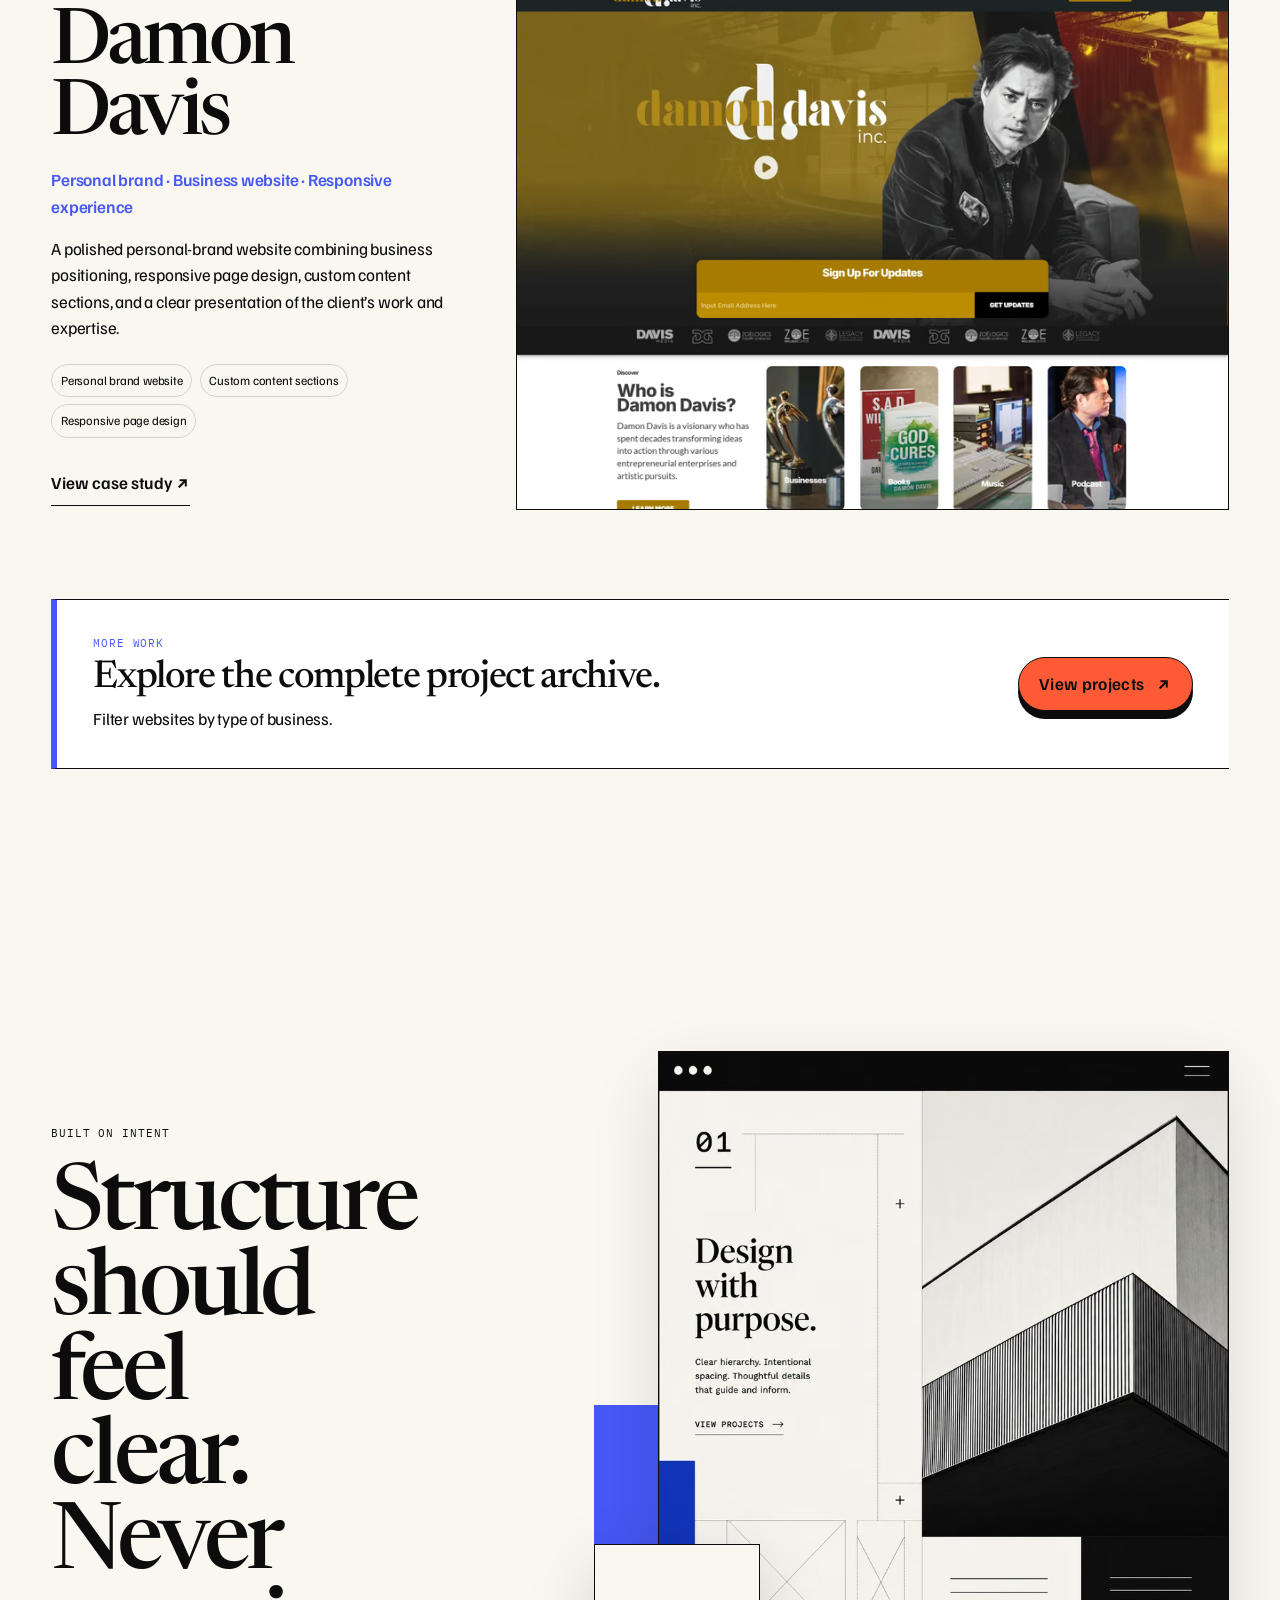
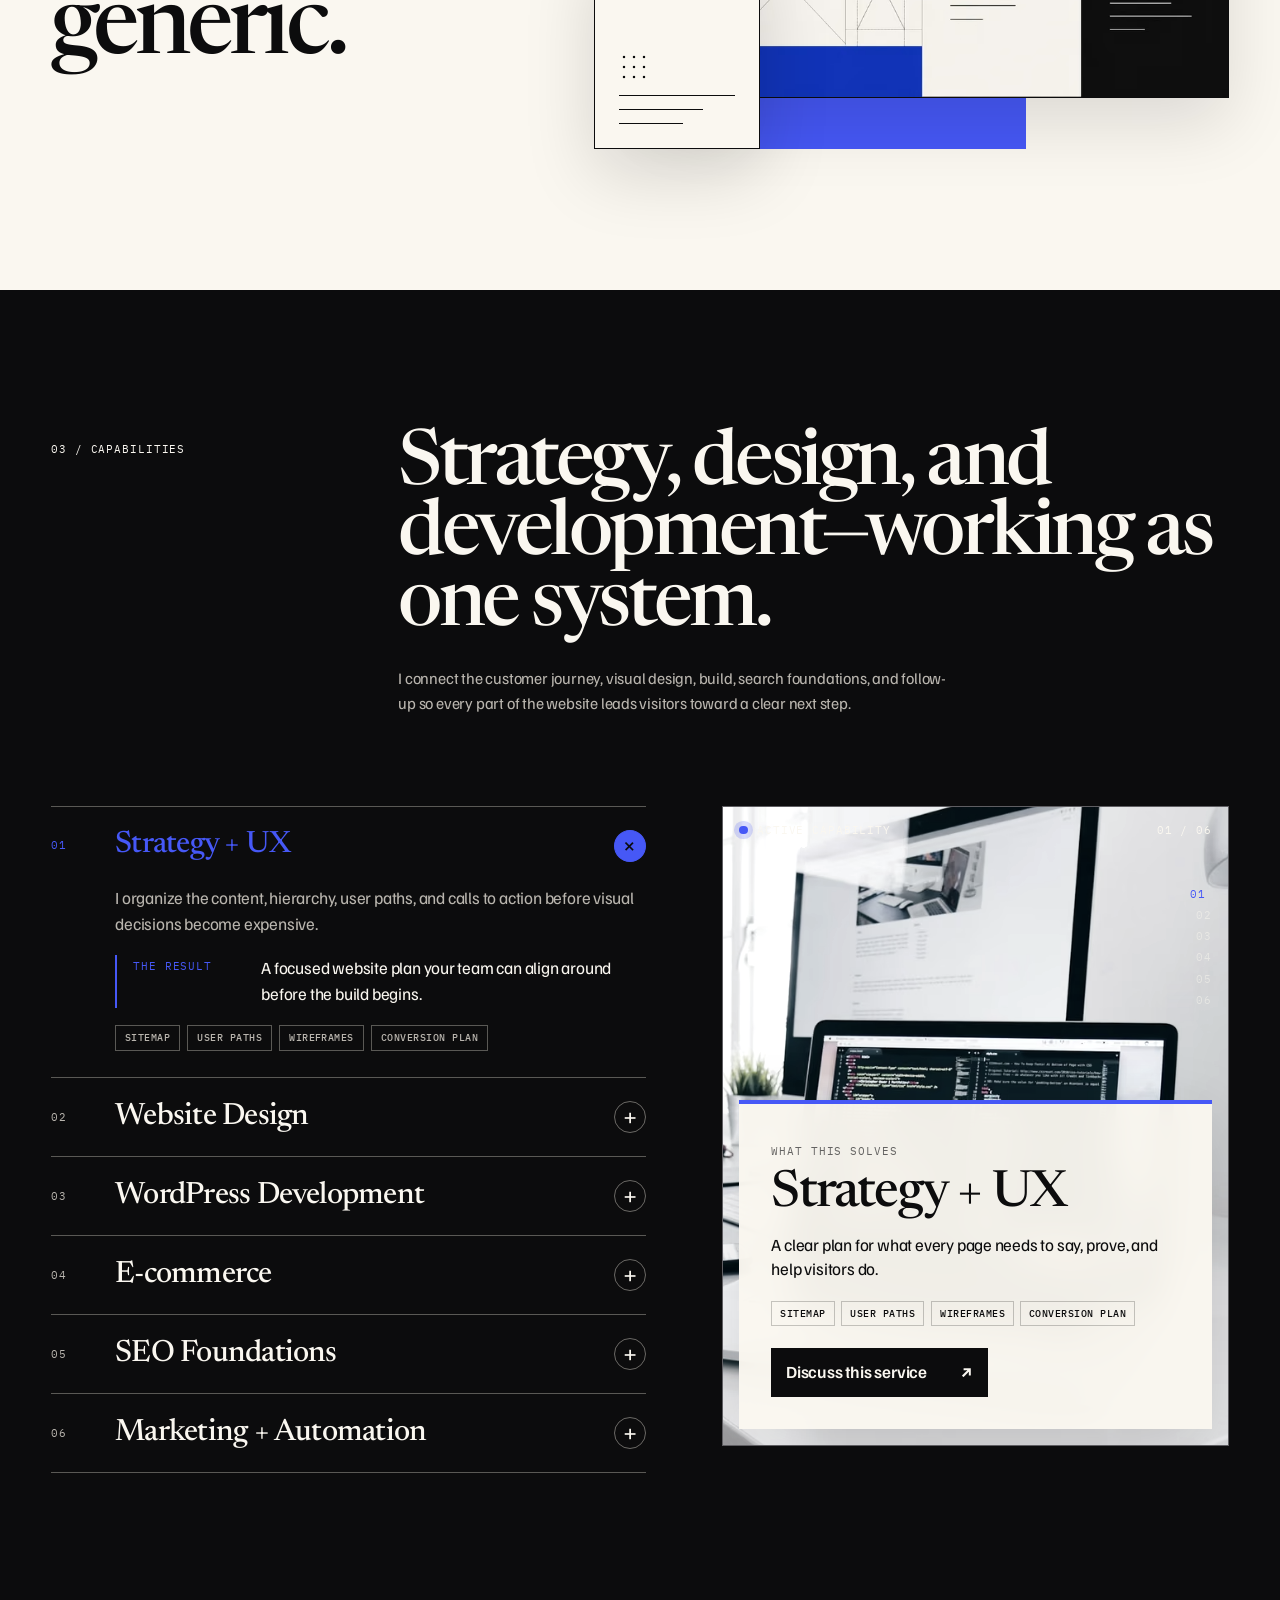
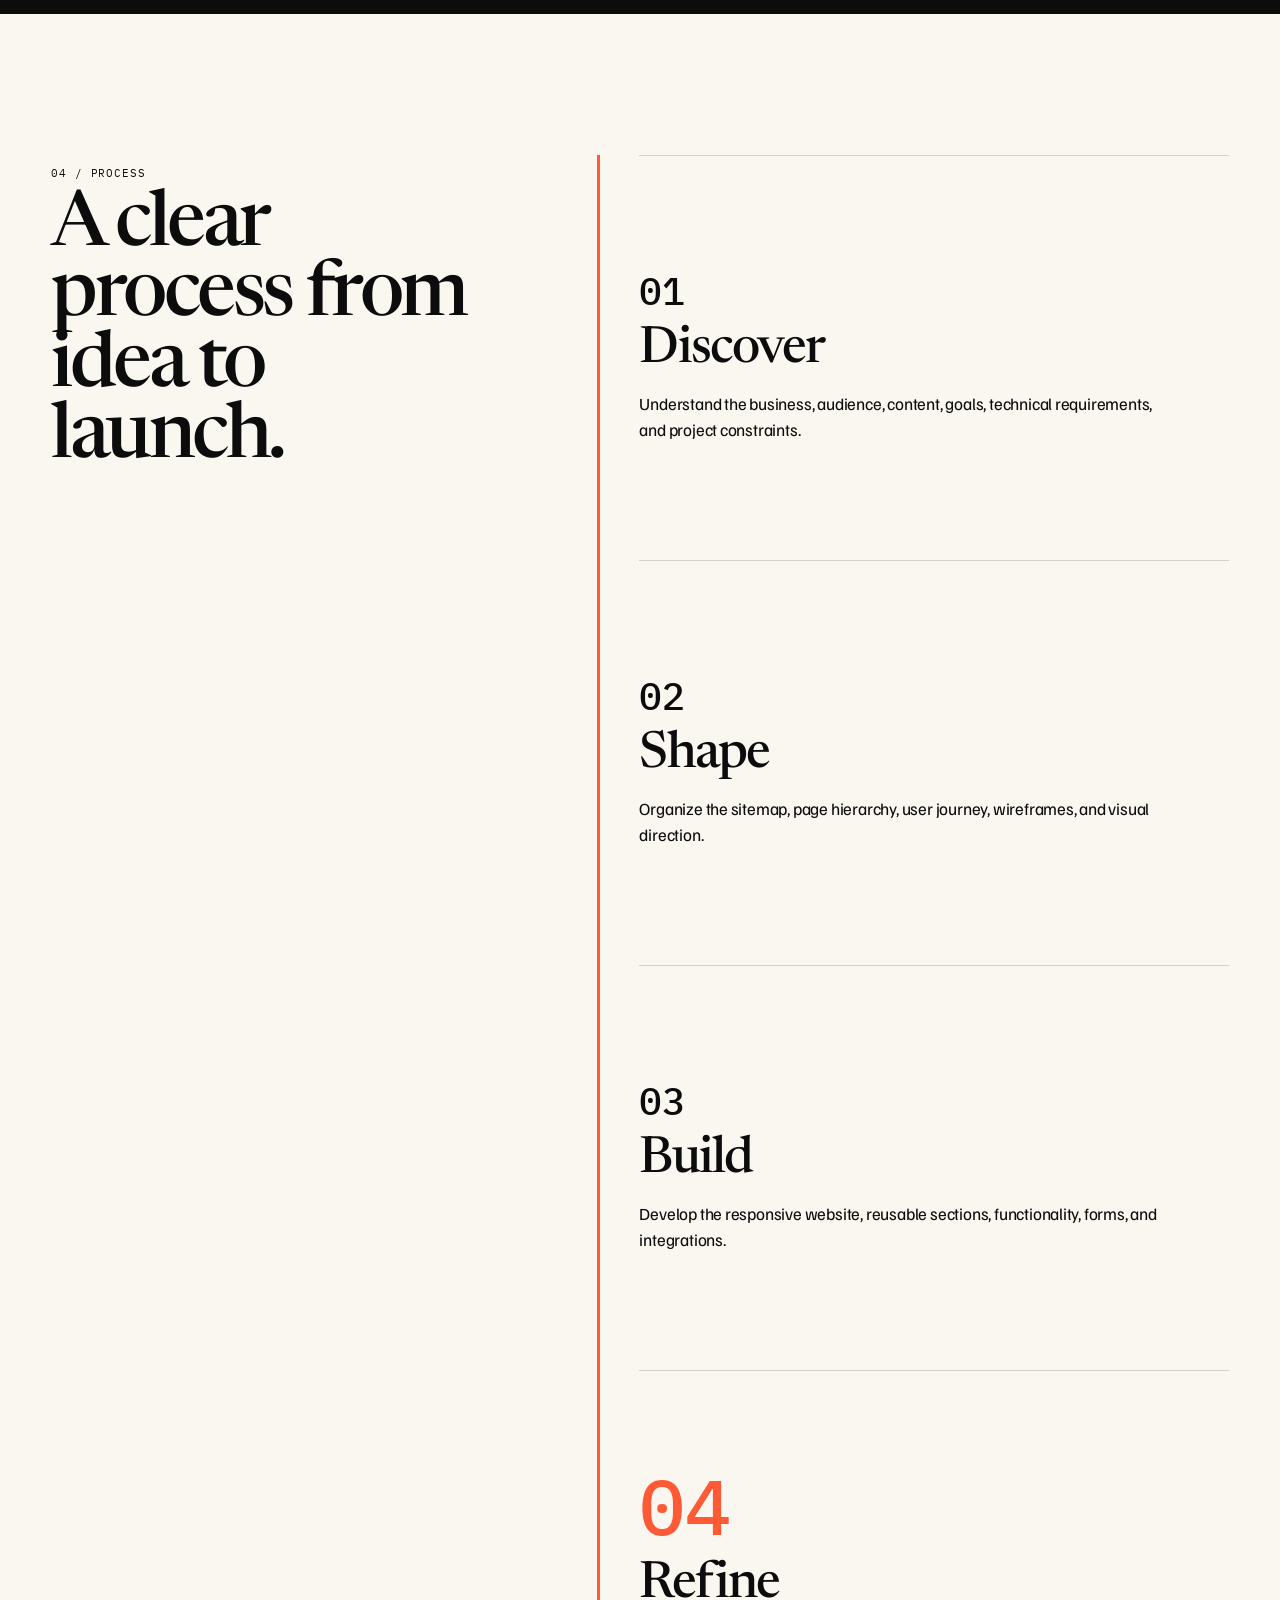
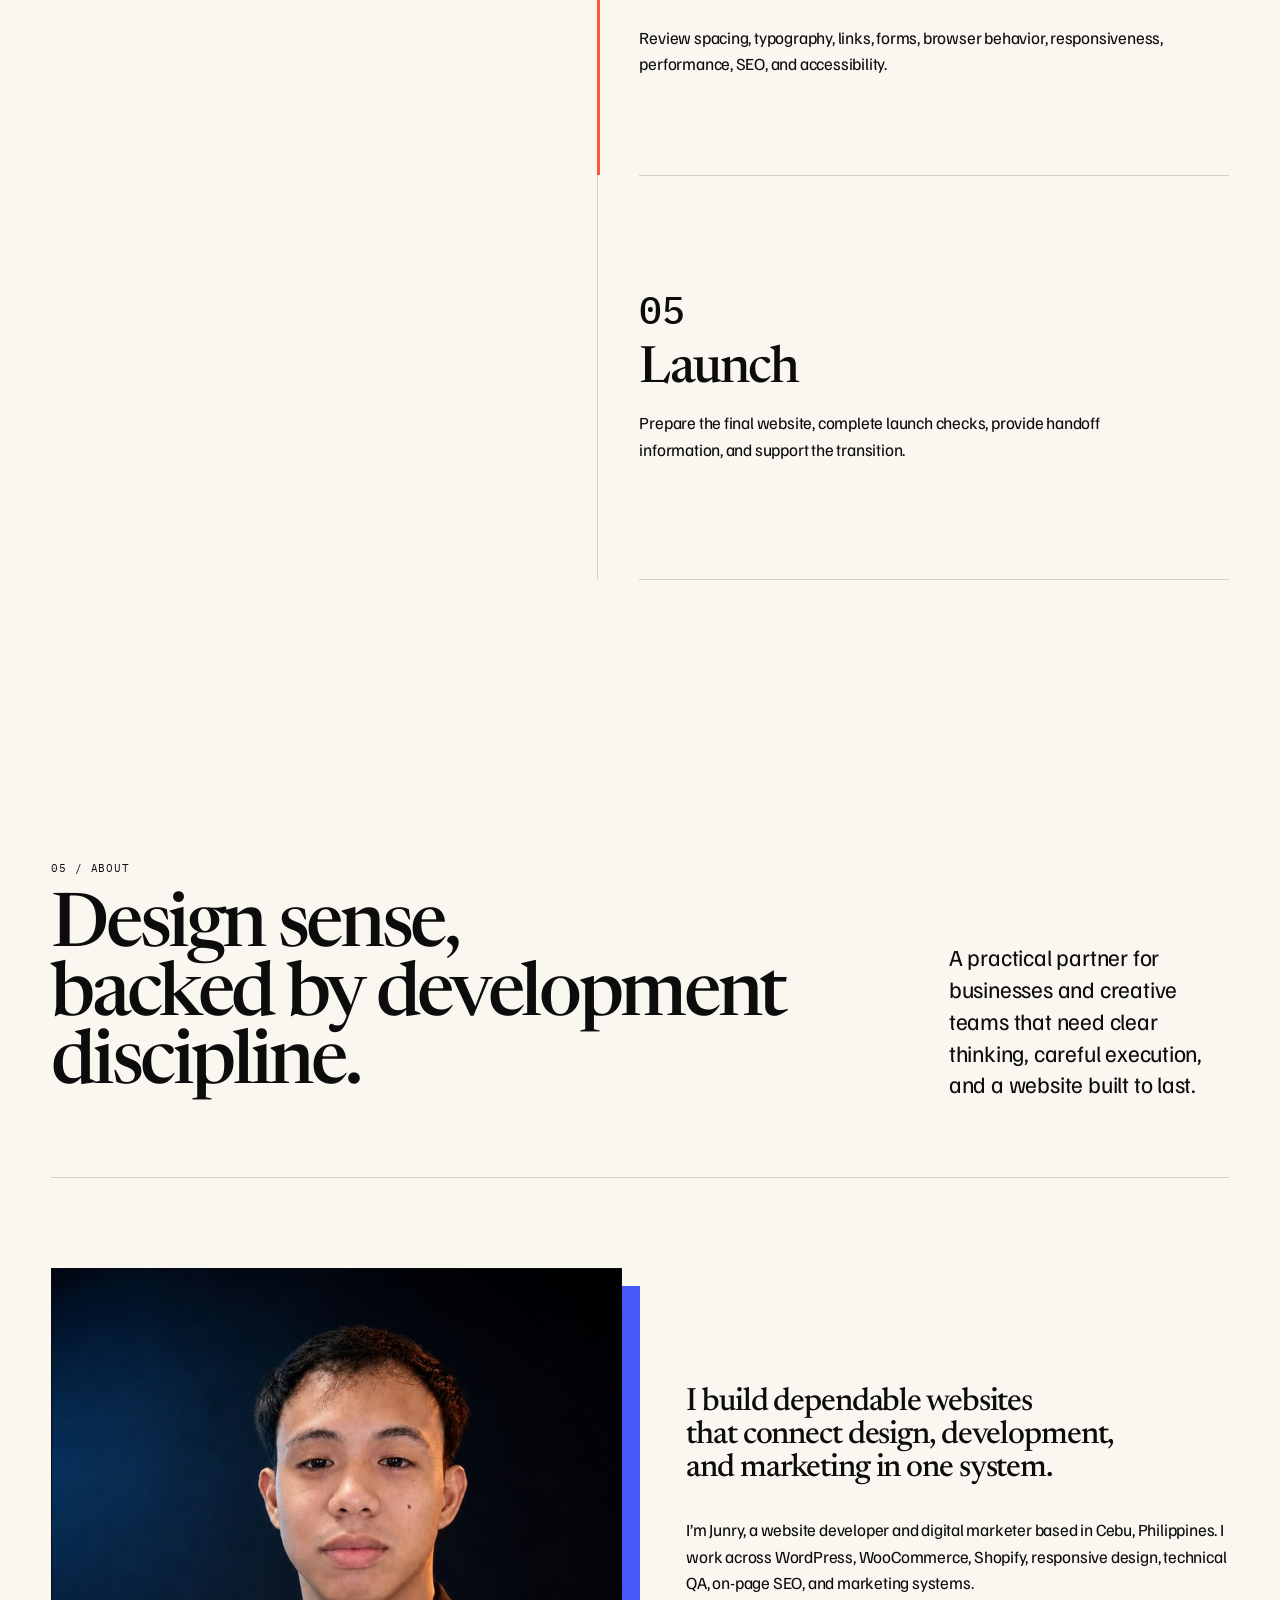
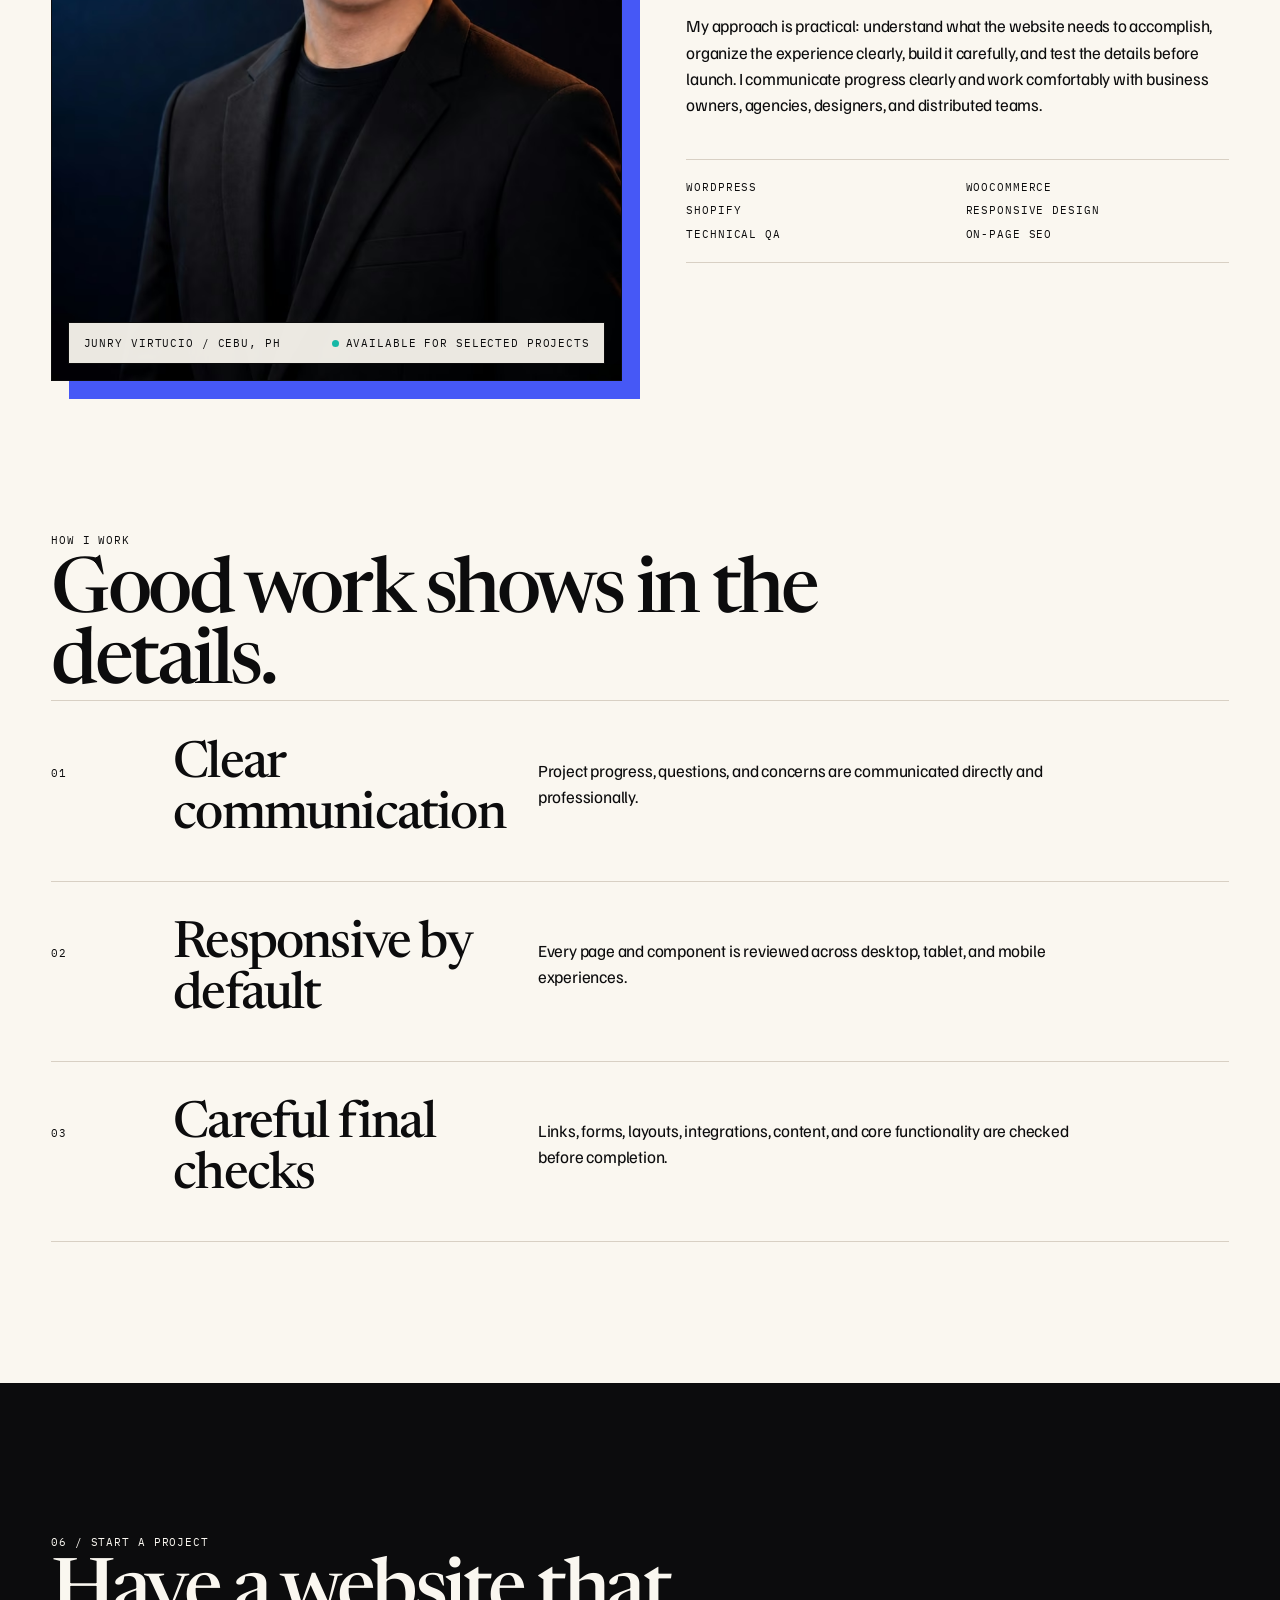
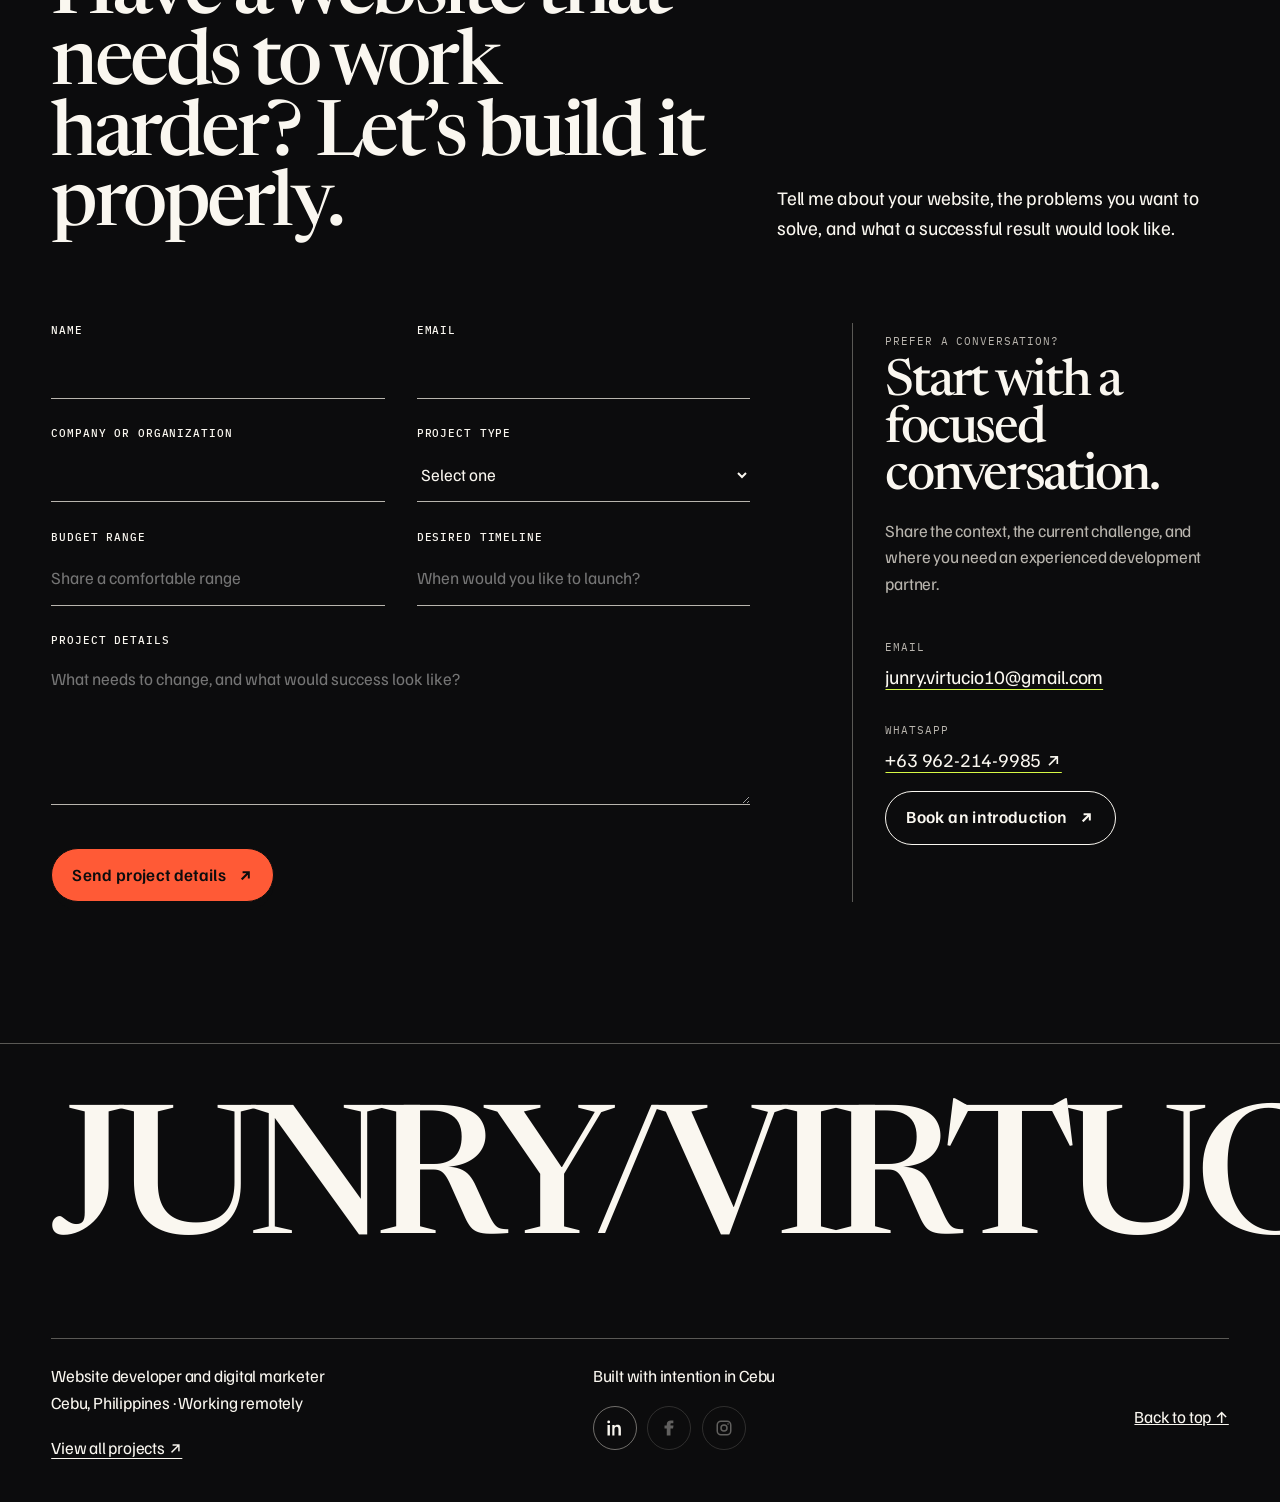
==== commit 21eb5803: "digital project added" ====
--- a/index.html
+++ b/index.html
@@ -71,13 +71,13 @@
             <div class="browser-bar" aria-hidden="true"><span class="browser-dot"></span><span class="browser-dot"></span><span class="browser-dot"></span></div>
             <div class="hero-project-preview">
               <picture class="responsive-picture">
-                <source type="image/avif" srcset="assets/optimized/projects/idiart-law-group-480.avif 480w, assets/optimized/projects/idiart-law-group-800.avif 800w, assets/optimized/projects/idiart-law-group-1200.avif 1200w, assets/optimized/projects/idiart-law-group-1600.avif 1600w, assets/optimized/projects/idiart-law-group-1920.avif 1920w" sizes="(max-width: 760px) 81vw, (max-width: 1100px) 60vw, 30vw">
-                <img src="assets/optimized/projects/idiart-law-group-800.webp" srcset="assets/optimized/projects/idiart-law-group-480.webp 480w, assets/optimized/projects/idiart-law-group-800.webp 800w, assets/optimized/projects/idiart-law-group-1200.webp 1200w, assets/optimized/projects/idiart-law-group-1600.webp 1600w, assets/optimized/projects/idiart-law-group-1920.webp 1920w" sizes="(max-width: 760px) 81vw, (max-width: 1100px) 60vw, 30vw" width="1920" height="1440" decoding="async" alt="Preview of the Idiart Law Group website homepage.">
+                <source type="image/avif" srcset="assets/optimized/projects/life-regeneration-church-480.avif 480w, assets/optimized/projects/life-regeneration-church-800.avif 800w, assets/optimized/projects/life-regeneration-church-1200.avif 1200w" sizes="(max-width: 760px) 81vw, (max-width: 1100px) 60vw, 30vw">
+                <img src="assets/optimized/projects/life-regeneration-church-800.webp" srcset="assets/optimized/projects/life-regeneration-church-480.webp 480w, assets/optimized/projects/life-regeneration-church-800.webp 800w, assets/optimized/projects/life-regeneration-church-1200.webp 1200w" sizes="(max-width: 760px) 81vw, (max-width: 1100px) 60vw, 30vw" width="1200" height="900" decoding="async" alt="Life Regeneration Church Facebook page featuring its golden Accelerated Favor campaign artwork.">
               </picture>
-              <div class="hero-project-label"><span class="mono">SELECTED WORK / 01</span><strong>Idiart Law Group</strong></div>
-            </div>
-          </div>
-          <div class="cobalt-tab mono">RESPONSIVE / WORDPRESS</div>
+              <div class="hero-project-label"><span class="mono">SELECTED WORK / 01</span><strong>Life Regeneration Church</strong></div>
+            </div>
+          </div>
+          <div class="cobalt-tab mono">DIGITAL / MULTI-PLATFORM</div>
           <div class="visual-meta mono">P/EC — 001<br>DESIGN · BUILD · QA<br>CEBU → WORLDWIDE</div>
         </div>
       </div>
@@ -96,22 +96,22 @@
       <div class="shell">
         <header class="work-header">
           <div><p class="kicker">02 / Selected work</p><h2 class="section-title" id="work-title" data-od-id="work-heading">Selected work, built for real businesses.</h2></div>
-          <p class="section-intro">A selection of websites shaped through thoughtful design, responsive development, practical problem-solving, and careful attention to the details users actually experience.</p>
+          <p class="section-intro">A selection of digital marketing and website work shaped through thoughtful strategy, content, responsive development, practical problem-solving, and careful attention to the details people actually experience.</p>
         </header>
 
-        <article class="project project-a" data-od-id="project-idiart-law-group">
-          <div class="project-info">
-            <span class="project-no mono">PROJECT 01 / LEGAL</span><h3 class="project-name">Idiart Law Group</h3>
-            <p class="project-category">Legal website · WordPress · Divi 5 · SEO</p>
-            <p class="project-description">A responsive legal website experience developed across practice-area, location, attorney, and conversion pages, with on-page SEO, form testing, mobile refinement, and launch preparation.</p>
-            <ul class="responsibilities"><li>WordPress development</li><li>Divi 5 implementation</li><li>Responsive design</li><li>Yoast on-page SEO</li><li>Form and CTA testing</li><li>Technical QA</li></ul>
-            <button class="project-action" type="button" data-dialog-project="Idiart Law Group" data-project-url="https://www.idiartlaw.com/" aria-haspopup="dialog">View case study ↗</button>
-          </div>
-          <button class="project-media" type="button" data-dialog-project="Idiart Law Group" data-project-url="https://www.idiartlaw.com/" aria-haspopup="dialog" aria-label="View the Idiart Law Group case study">
-            <picture class="responsive-picture">
-              <source type="image/avif" srcset="assets/optimized/projects/idiart-law-group-480.avif 480w, assets/optimized/projects/idiart-law-group-800.avif 800w, assets/optimized/projects/idiart-law-group-1200.avif 1200w, assets/optimized/projects/idiart-law-group-1600.avif 1600w, assets/optimized/projects/idiart-law-group-1920.avif 1920w" sizes="(max-width: 760px) 90vw, (max-width: 900px) 92vw, (max-width: 1100px) 46vw, (min-width: 1631px) 900px, 56vw">
-              <img class="project-screenshot" src="assets/optimized/projects/idiart-law-group-1200.webp" srcset="assets/optimized/projects/idiart-law-group-480.webp 480w, assets/optimized/projects/idiart-law-group-800.webp 800w, assets/optimized/projects/idiart-law-group-1200.webp 1200w, assets/optimized/projects/idiart-law-group-1600.webp 1600w, assets/optimized/projects/idiart-law-group-1920.webp 1920w" sizes="(max-width: 760px) 90vw, (max-width: 900px) 92vw, (max-width: 1100px) 46vw, (min-width: 1631px) 900px, 56vw" width="1920" height="1440" loading="lazy" decoding="async" alt="Idiart Law Group website homepage featuring its attorneys, practice areas, testimonials, and consultation information.">
-            </picture><span class="view-cursor">VIEW CASE STUDY ↗</span>
+        <article class="project project-a" data-od-id="project-life-regeneration-church">
+          <div class="project-info">
+            <span class="project-no mono">PROJECT 01 / DIGITAL MARKETING</span><h3 class="project-name">Life Regeneration Church</h3>
+            <p class="project-category">Church digital marketing · Social media growth · Multi-platform content</p>
+            <p class="project-description">My strongest digital-marketing work: an end-to-end social media engagement spanning content creation, graphics, video editing, audience growth, and a consistent presence across Facebook, Instagram, TikTok, and YouTube.</p>
+            <ul class="responsibilities"><li>Content creation and strategy</li><li>Graphic design</li><li>Video editing</li><li>Audience growth</li><li>Facebook, Instagram, TikTok &amp; YouTube management</li></ul>
+            <button class="project-action" type="button" data-dialog-project="Life Regeneration Church" data-project-url="" aria-haspopup="dialog">View project overview ↗</button>
+          </div>
+          <button class="project-media" type="button" data-dialog-project="Life Regeneration Church" data-project-url="" aria-haspopup="dialog" aria-label="View the Life Regeneration Church project overview">
+            <picture class="responsive-picture">
+              <source type="image/avif" srcset="assets/optimized/projects/life-regeneration-church-480.avif 480w, assets/optimized/projects/life-regeneration-church-800.avif 800w, assets/optimized/projects/life-regeneration-church-1200.avif 1200w" sizes="(max-width: 760px) 90vw, (max-width: 900px) 92vw, (max-width: 1100px) 46vw, (min-width: 1631px) 900px, 56vw">
+              <img class="project-screenshot" src="assets/optimized/projects/life-regeneration-church-1200.webp" srcset="assets/optimized/projects/life-regeneration-church-480.webp 480w, assets/optimized/projects/life-regeneration-church-800.webp 800w, assets/optimized/projects/life-regeneration-church-1200.webp 1200w" sizes="(max-width: 760px) 90vw, (max-width: 900px) 92vw, (max-width: 1100px) 46vw, (min-width: 1631px) 900px, 56vw" width="1200" height="900" loading="lazy" decoding="async" alt="Life Regeneration Church Facebook page featuring its golden Accelerated Favor campaign artwork and church profile.">
+            </picture><span class="view-cursor">VIEW PROJECT ↗</span>
           </button>
         </article>
 
@@ -393,7 +393,7 @@
   </dialog>
 
   <script src="site-navigation.js?v=4" defer></script>
-  <script src="projects-data.js?v=11" defer></script>
-  <script src="script.js?v=7" defer></script>
+  <script src="projects-data.js?v=12" defer></script>
+  <script src="script.js?v=8" defer></script>
 </body>
 </html>
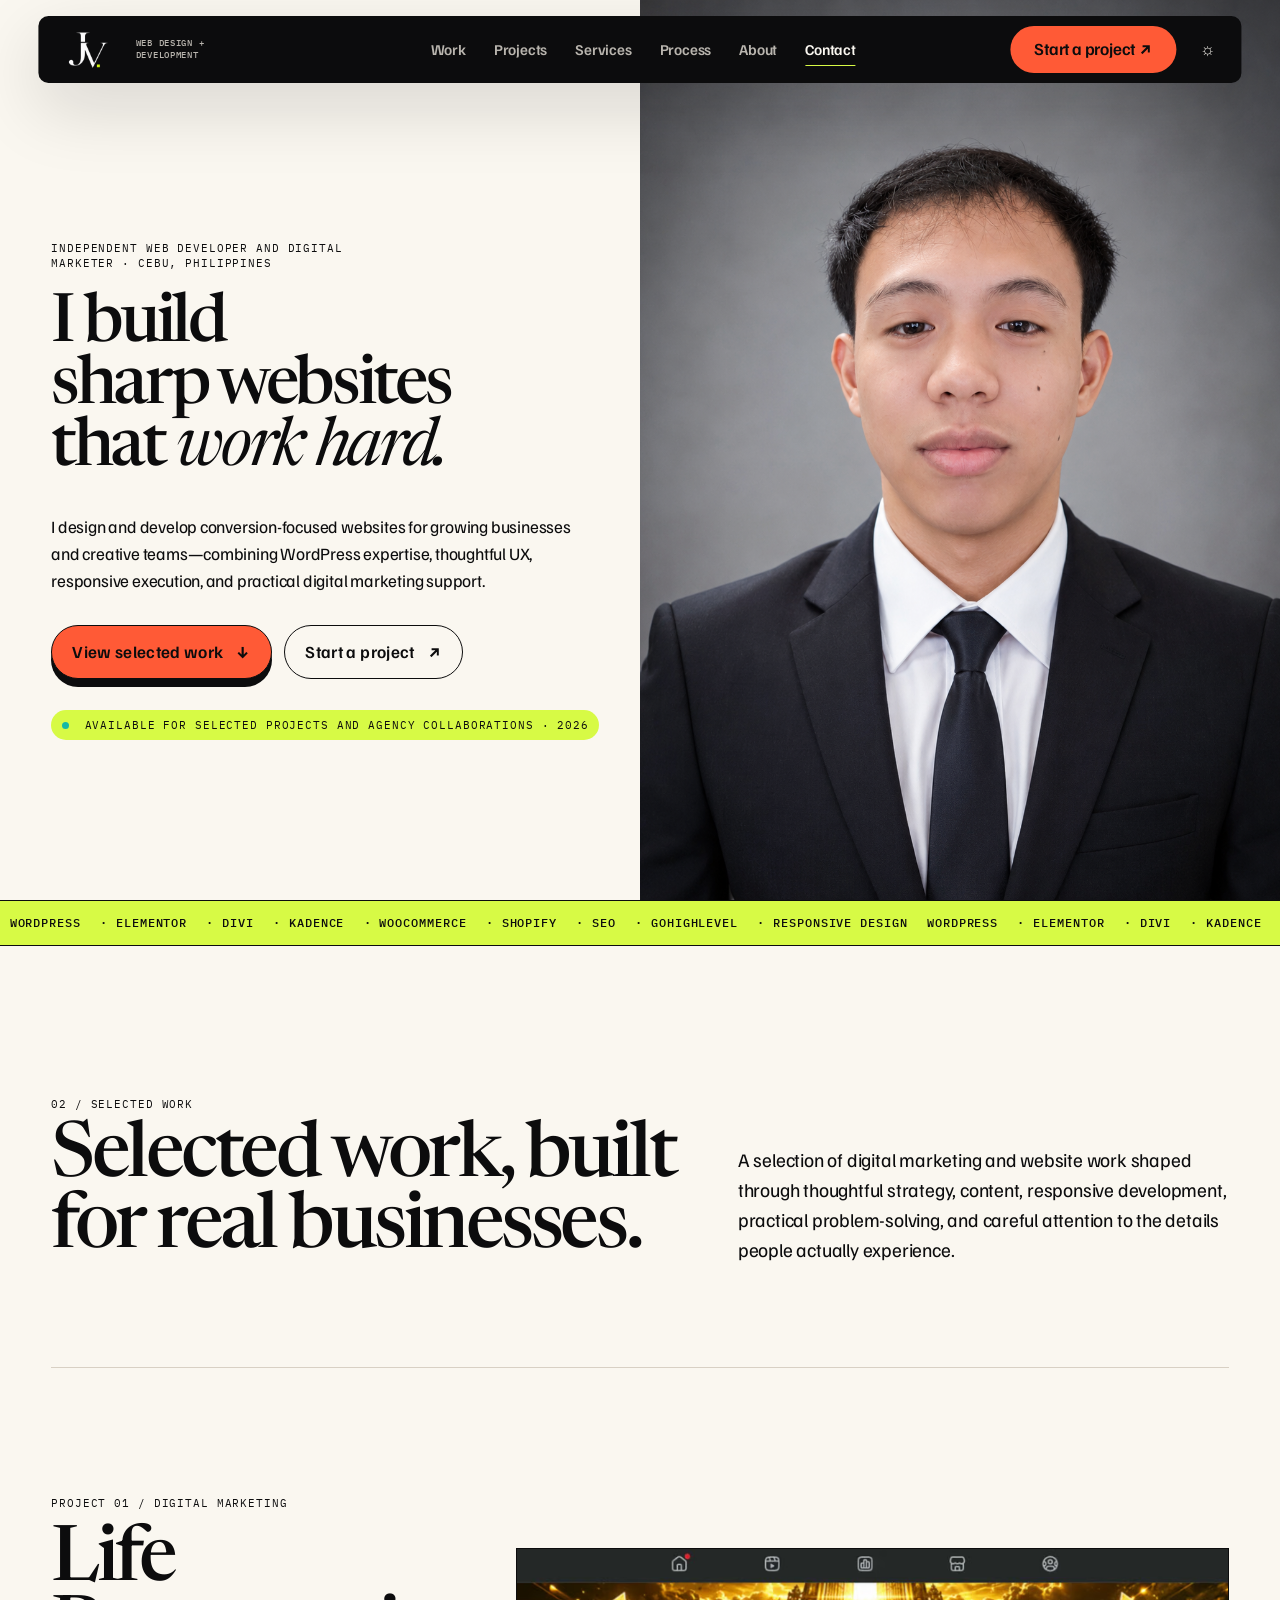
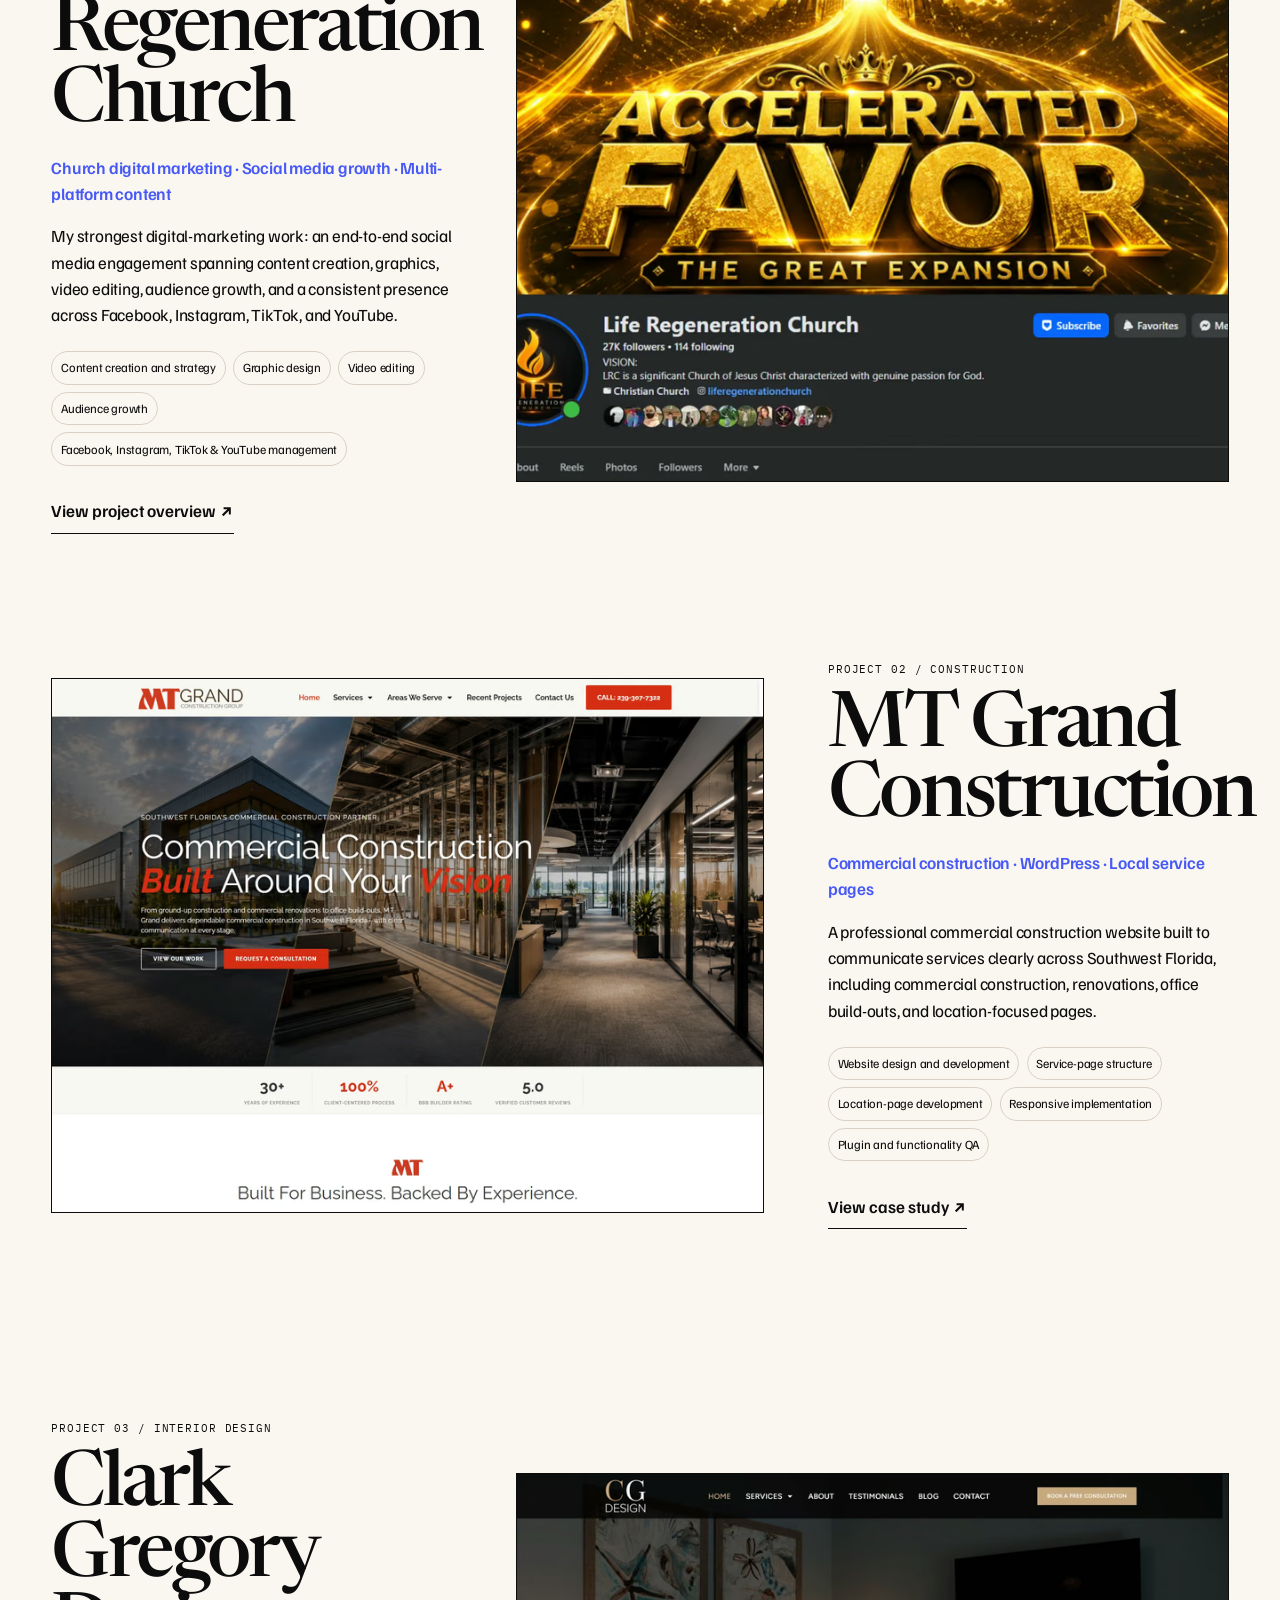
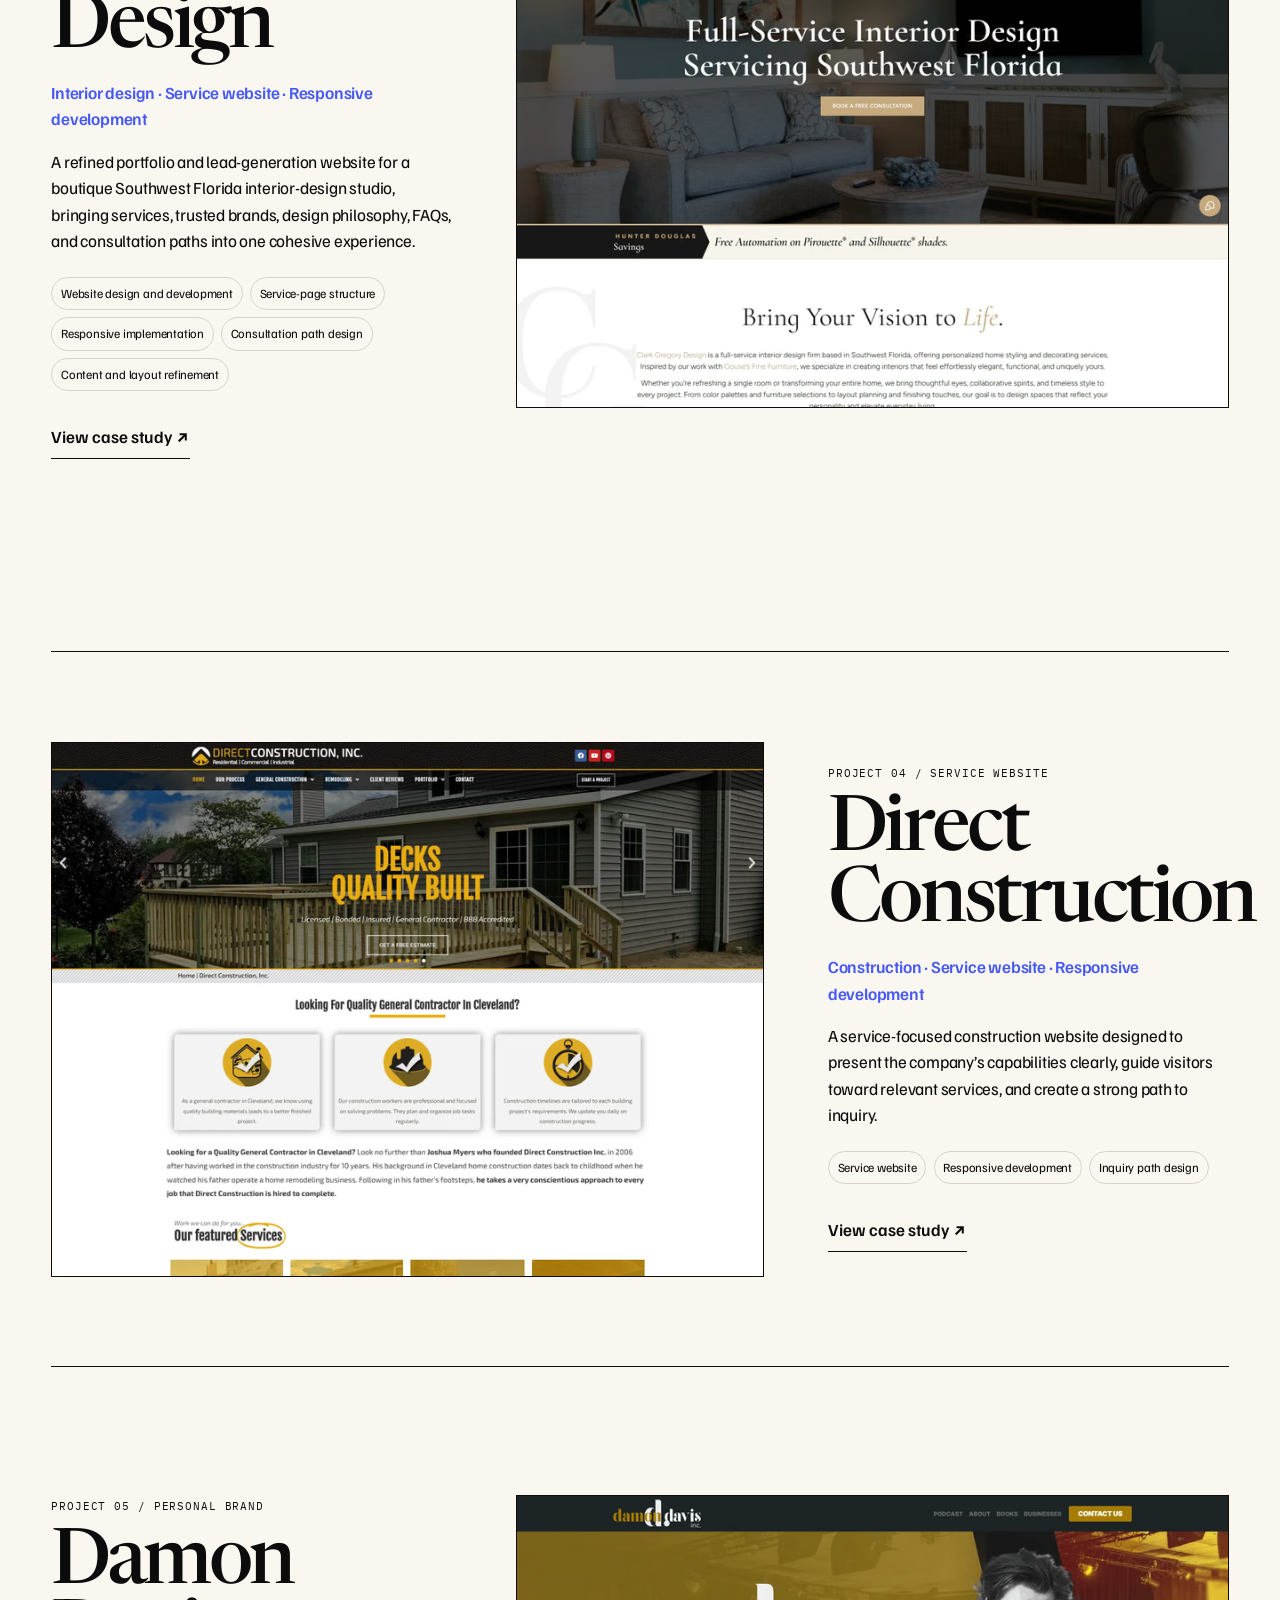
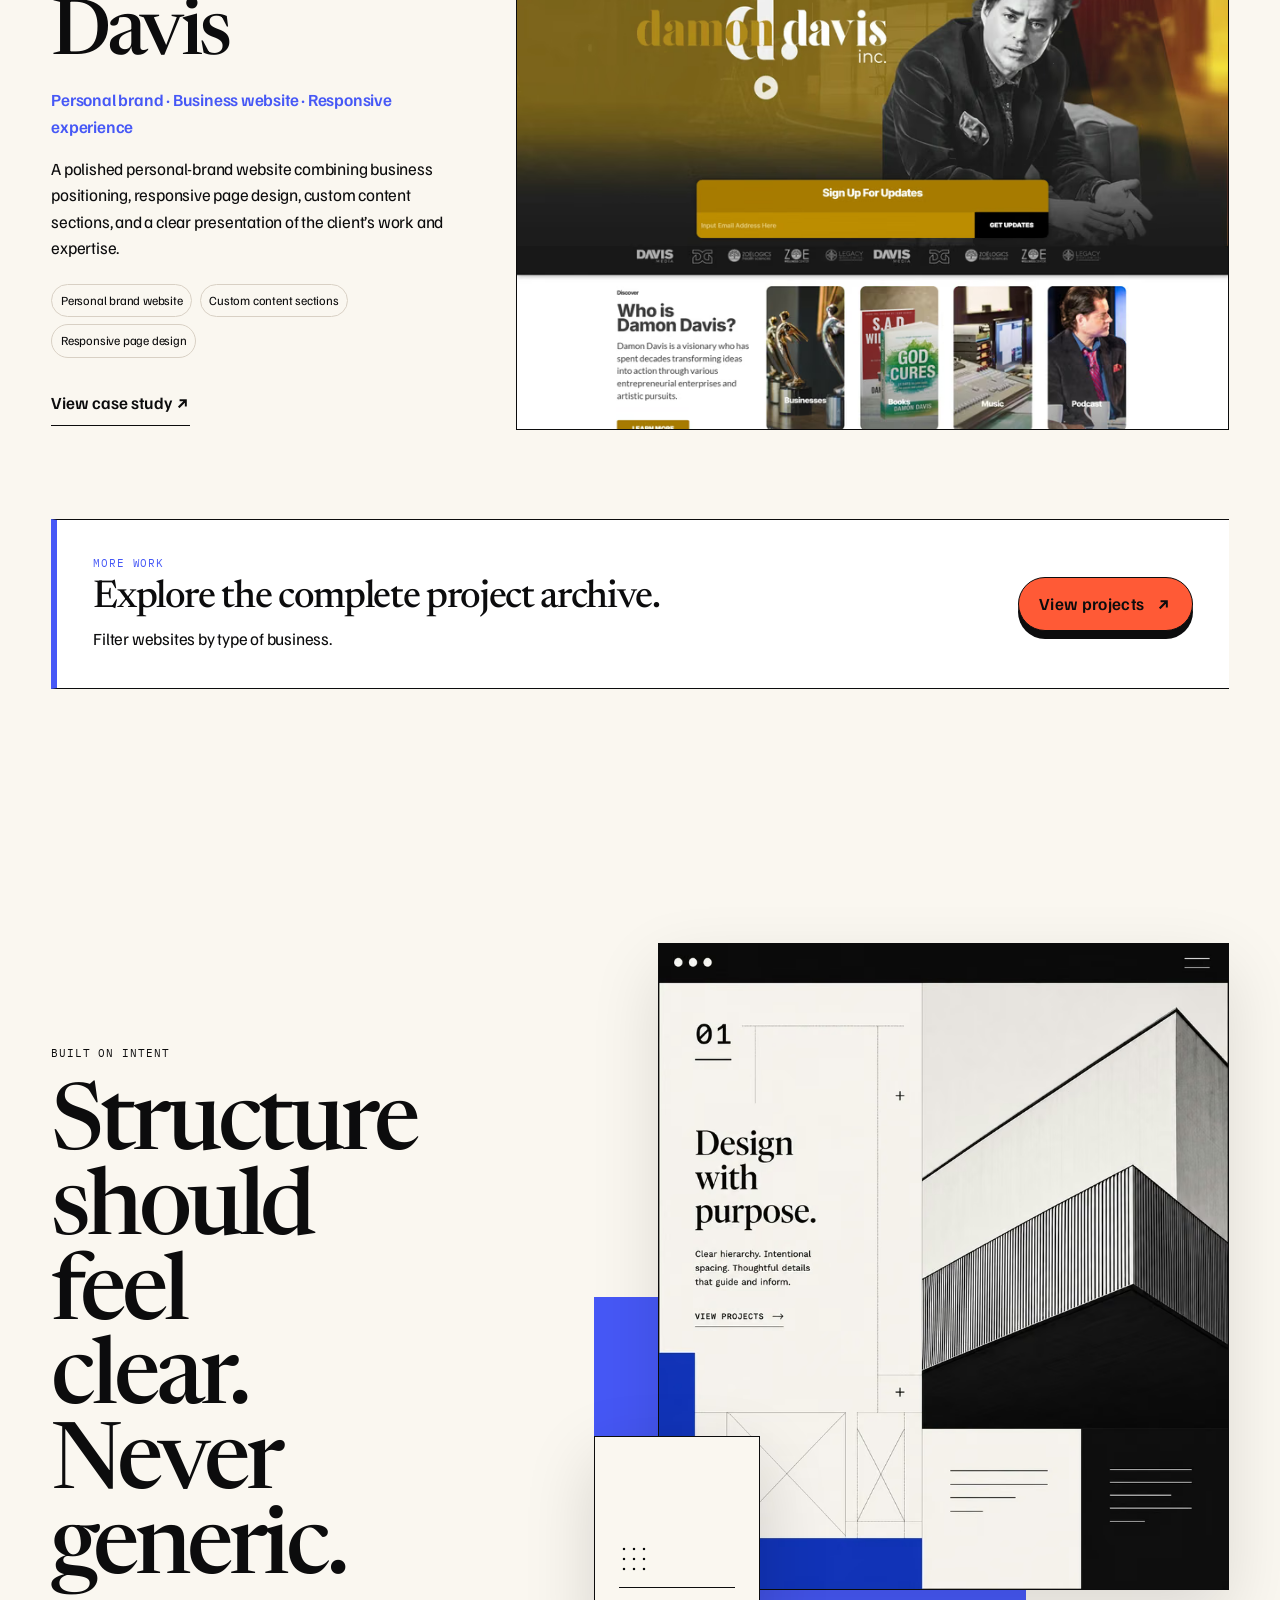
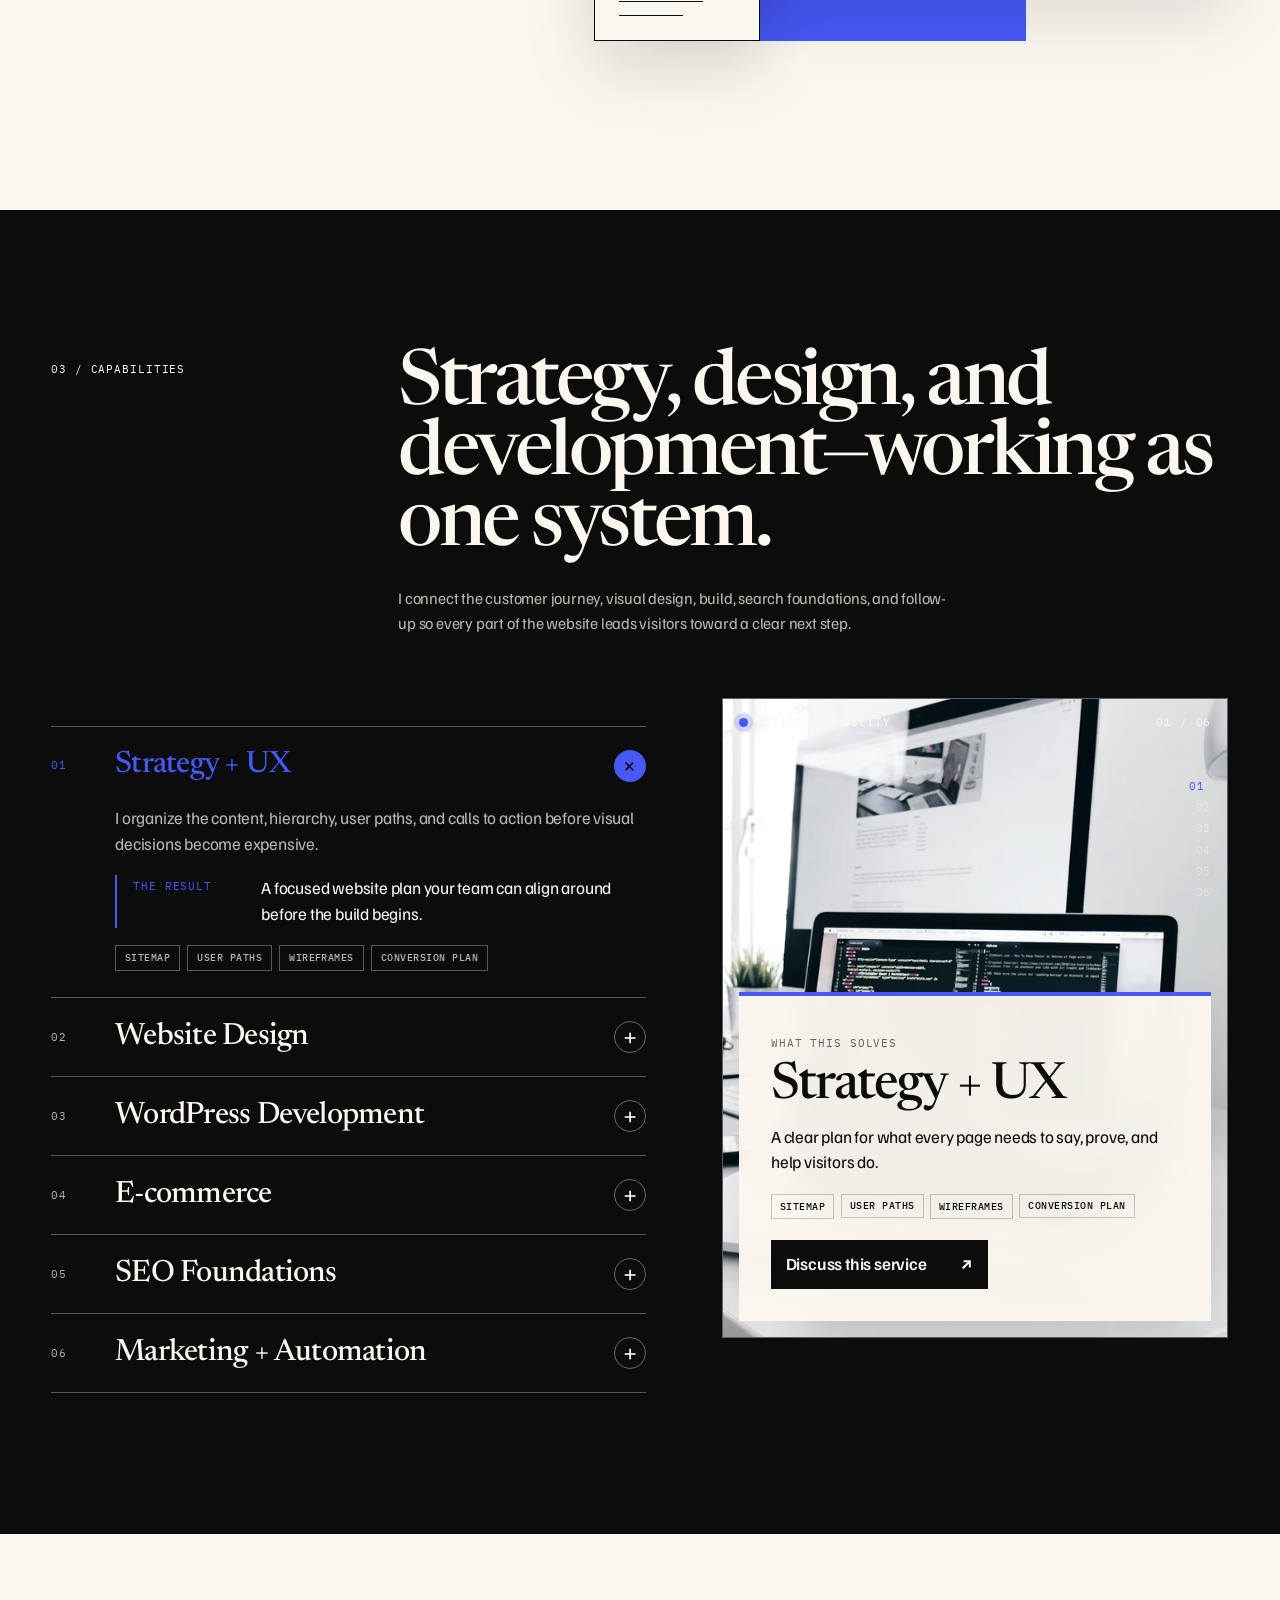
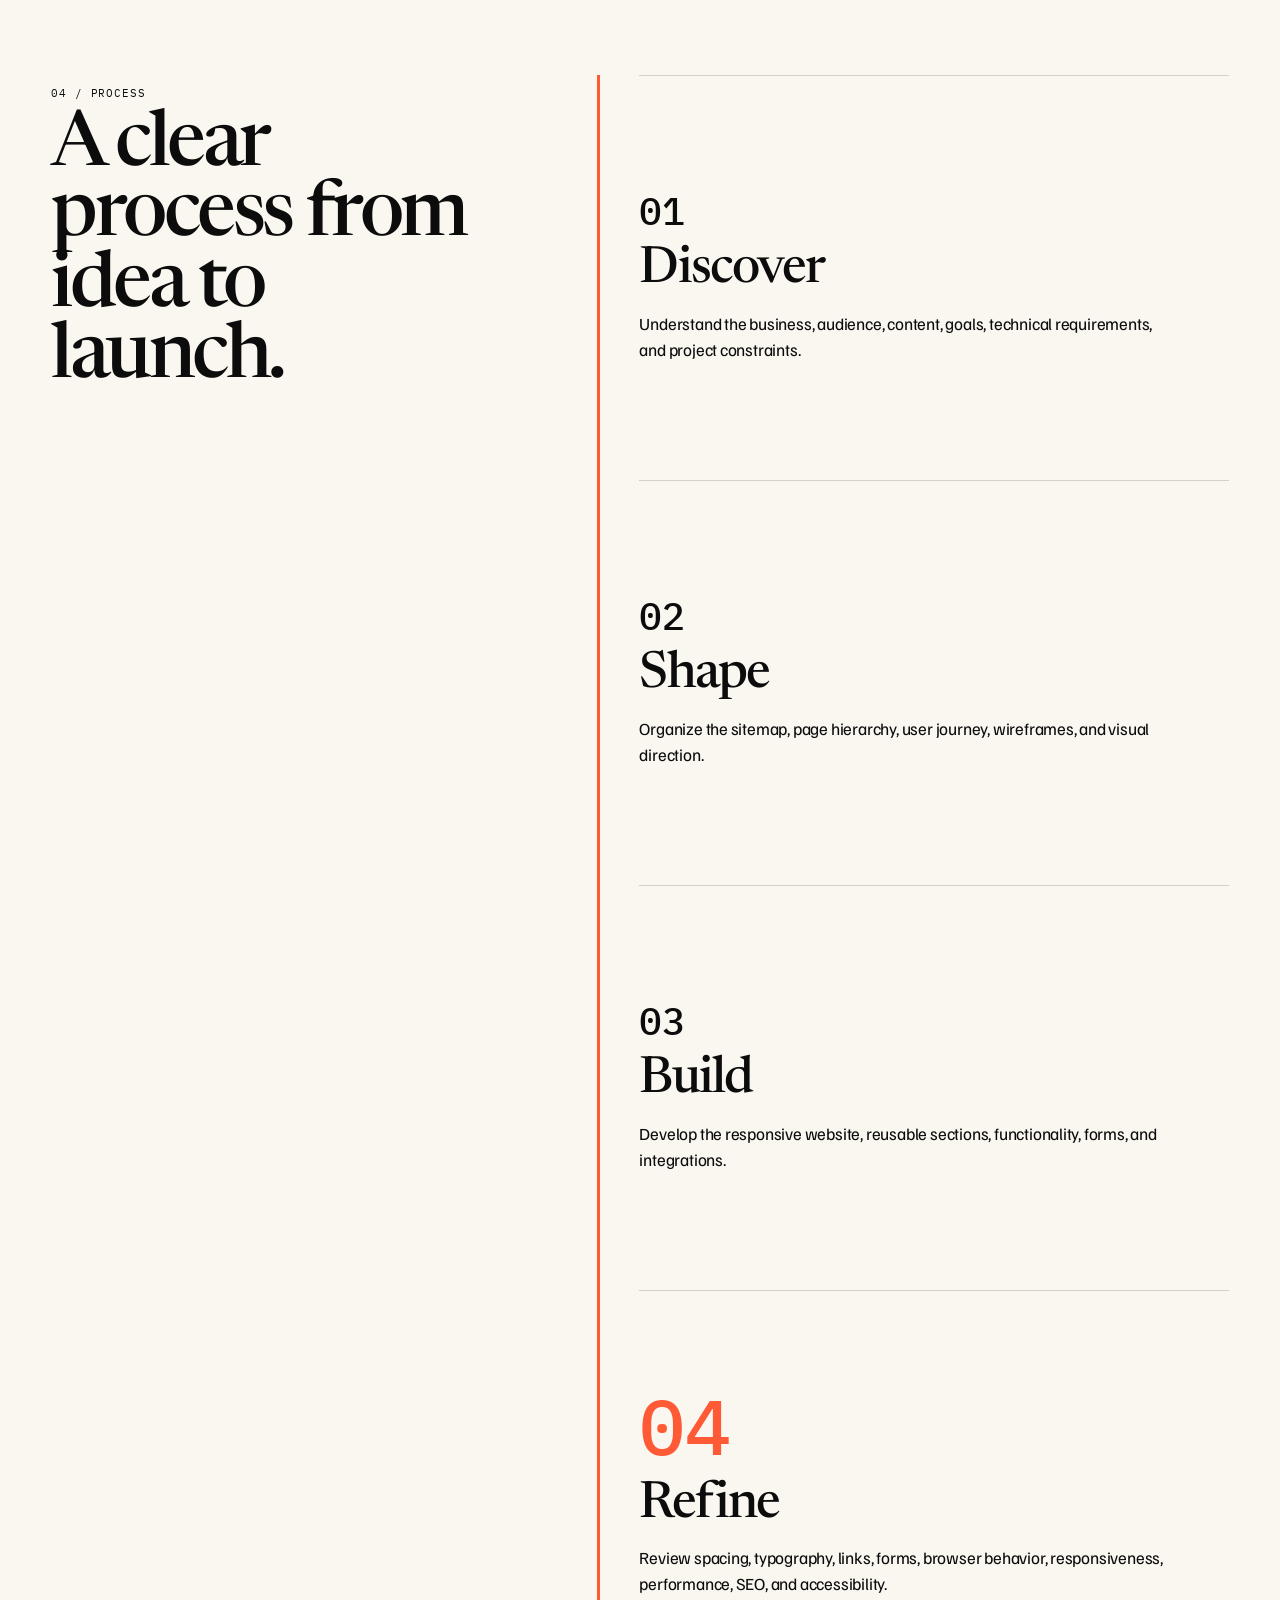
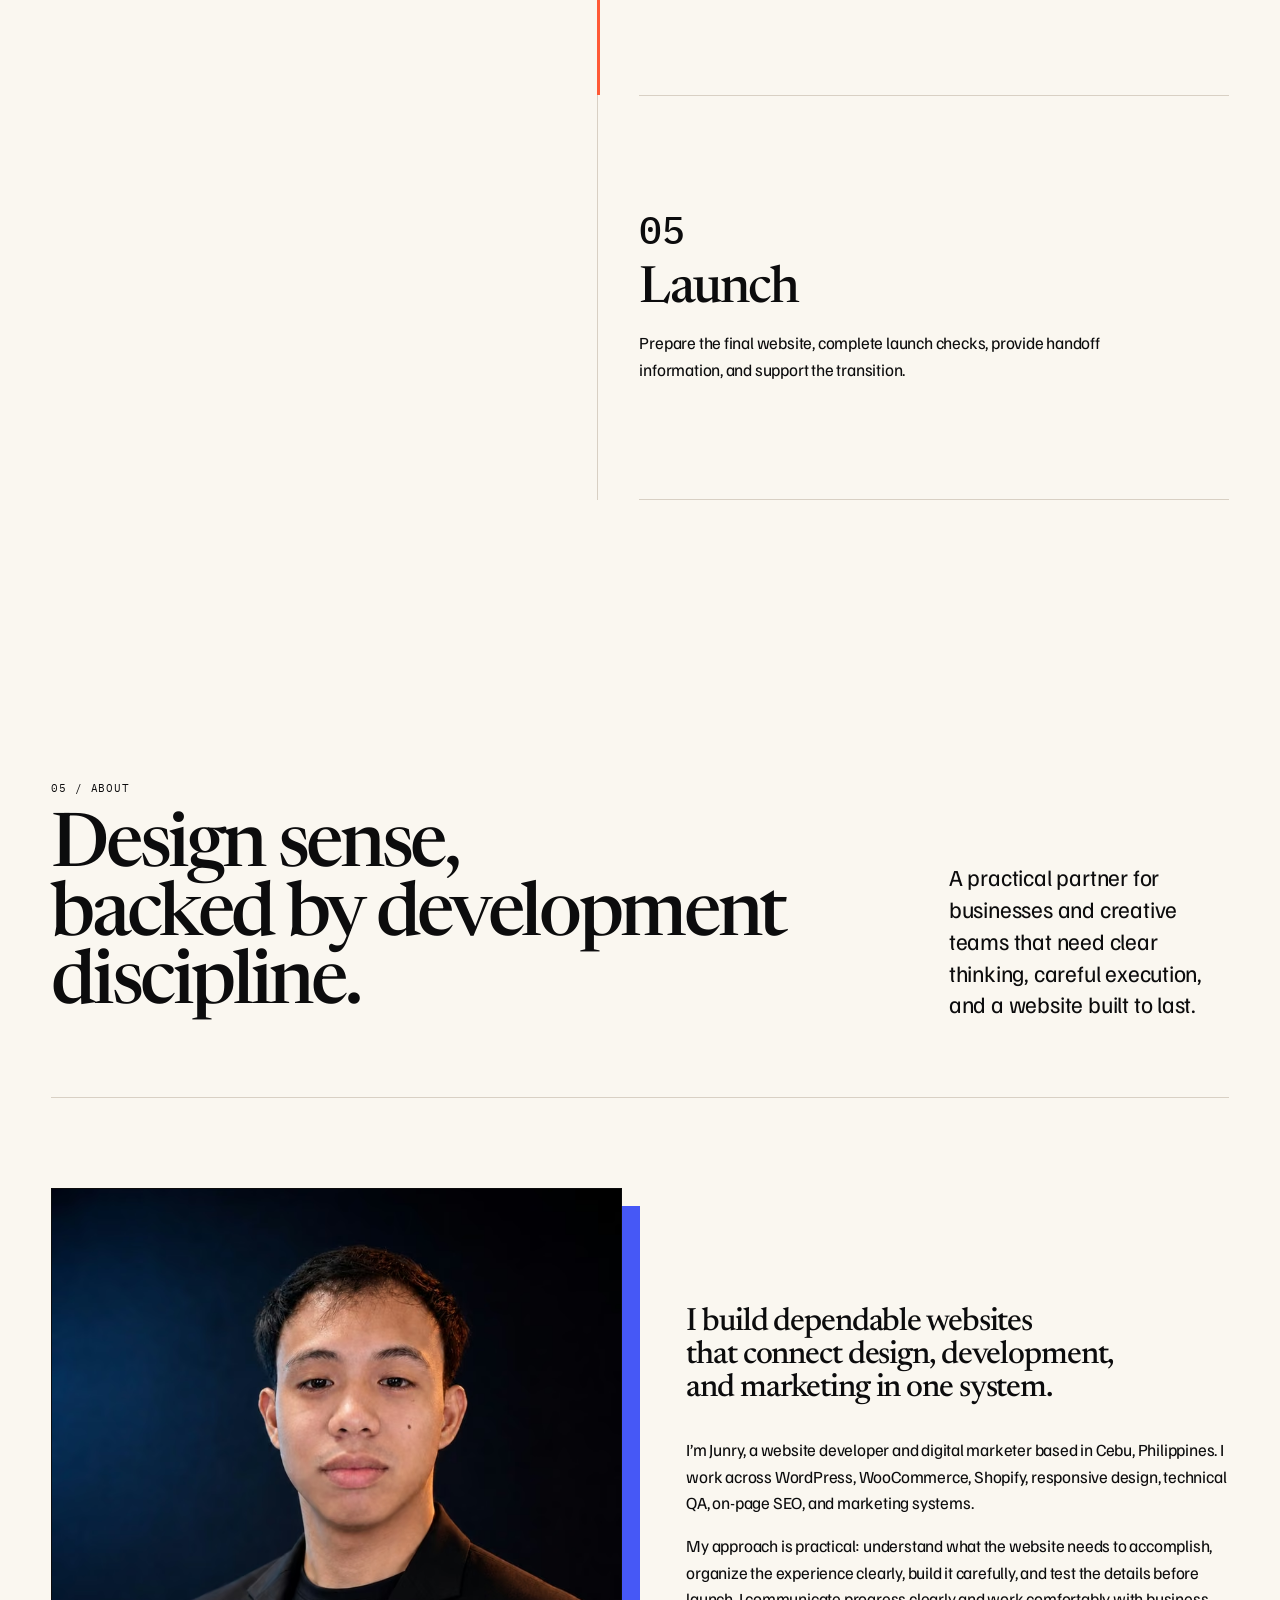
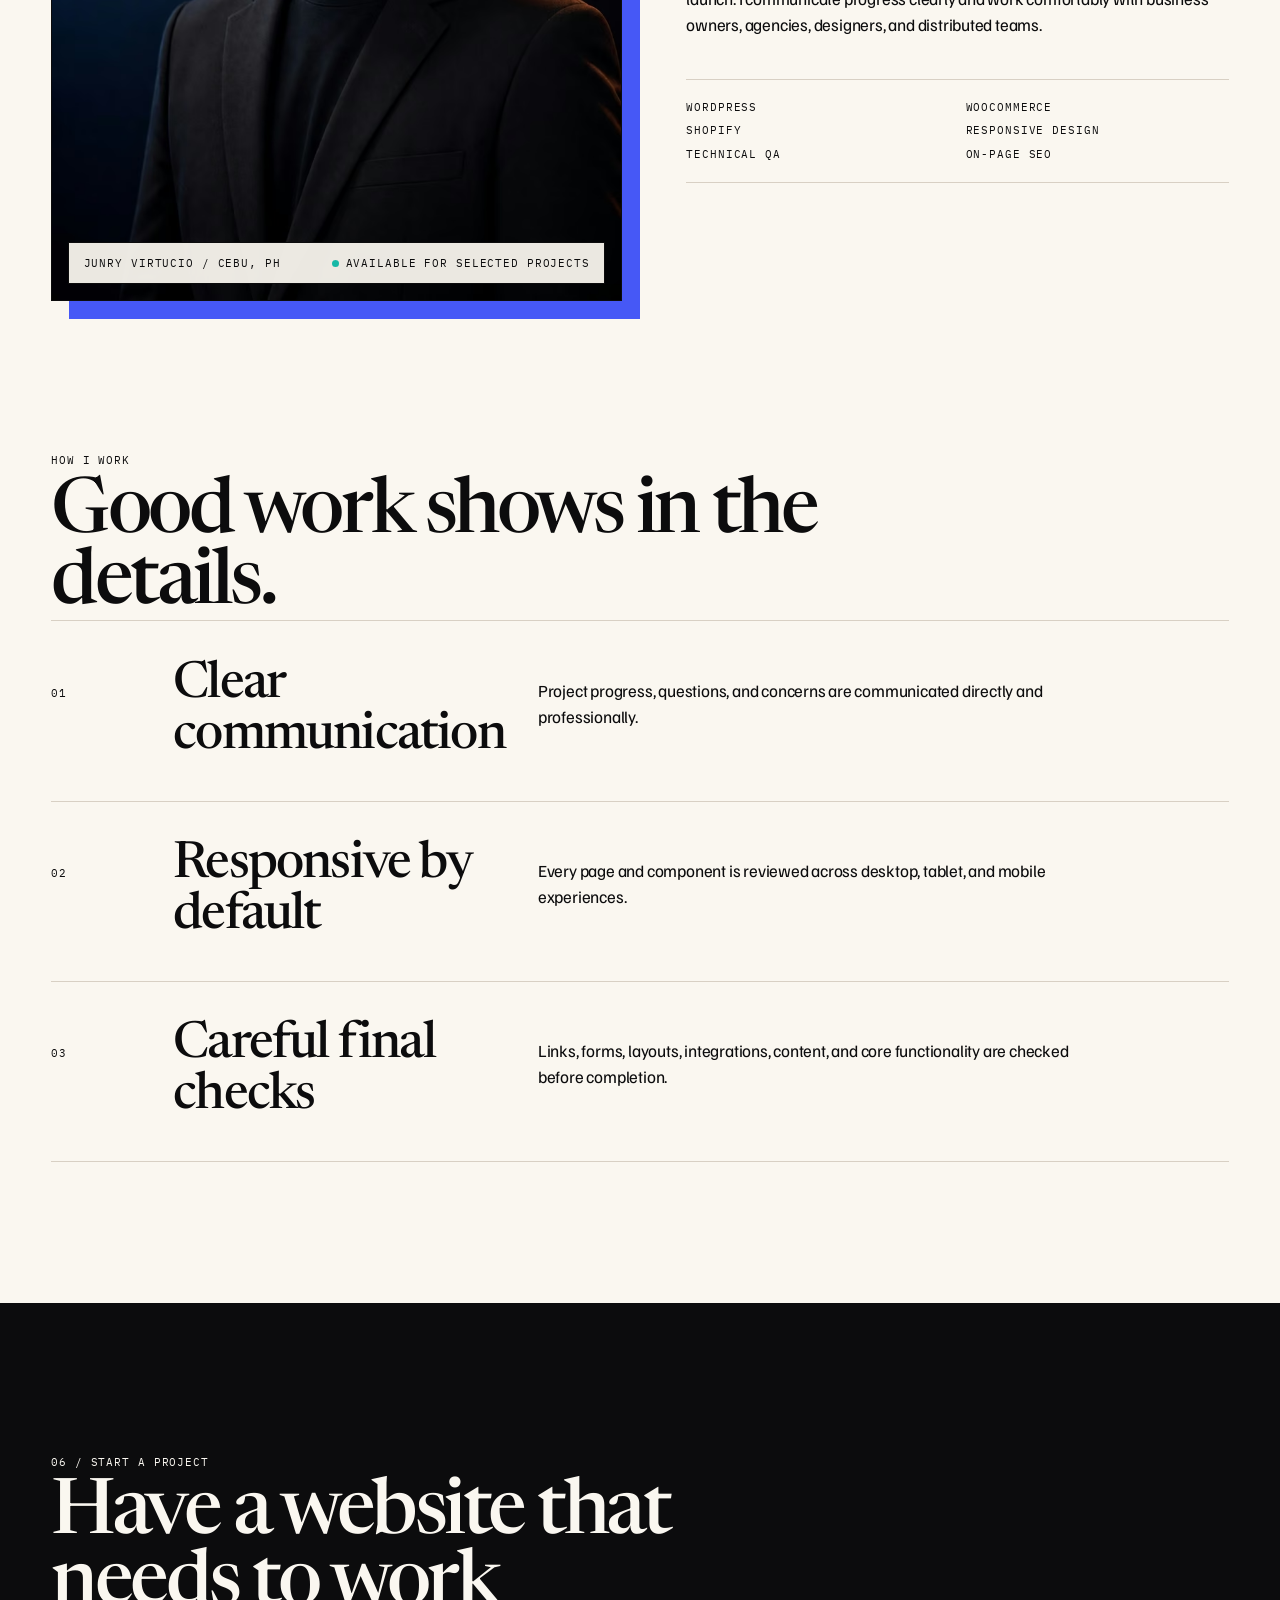
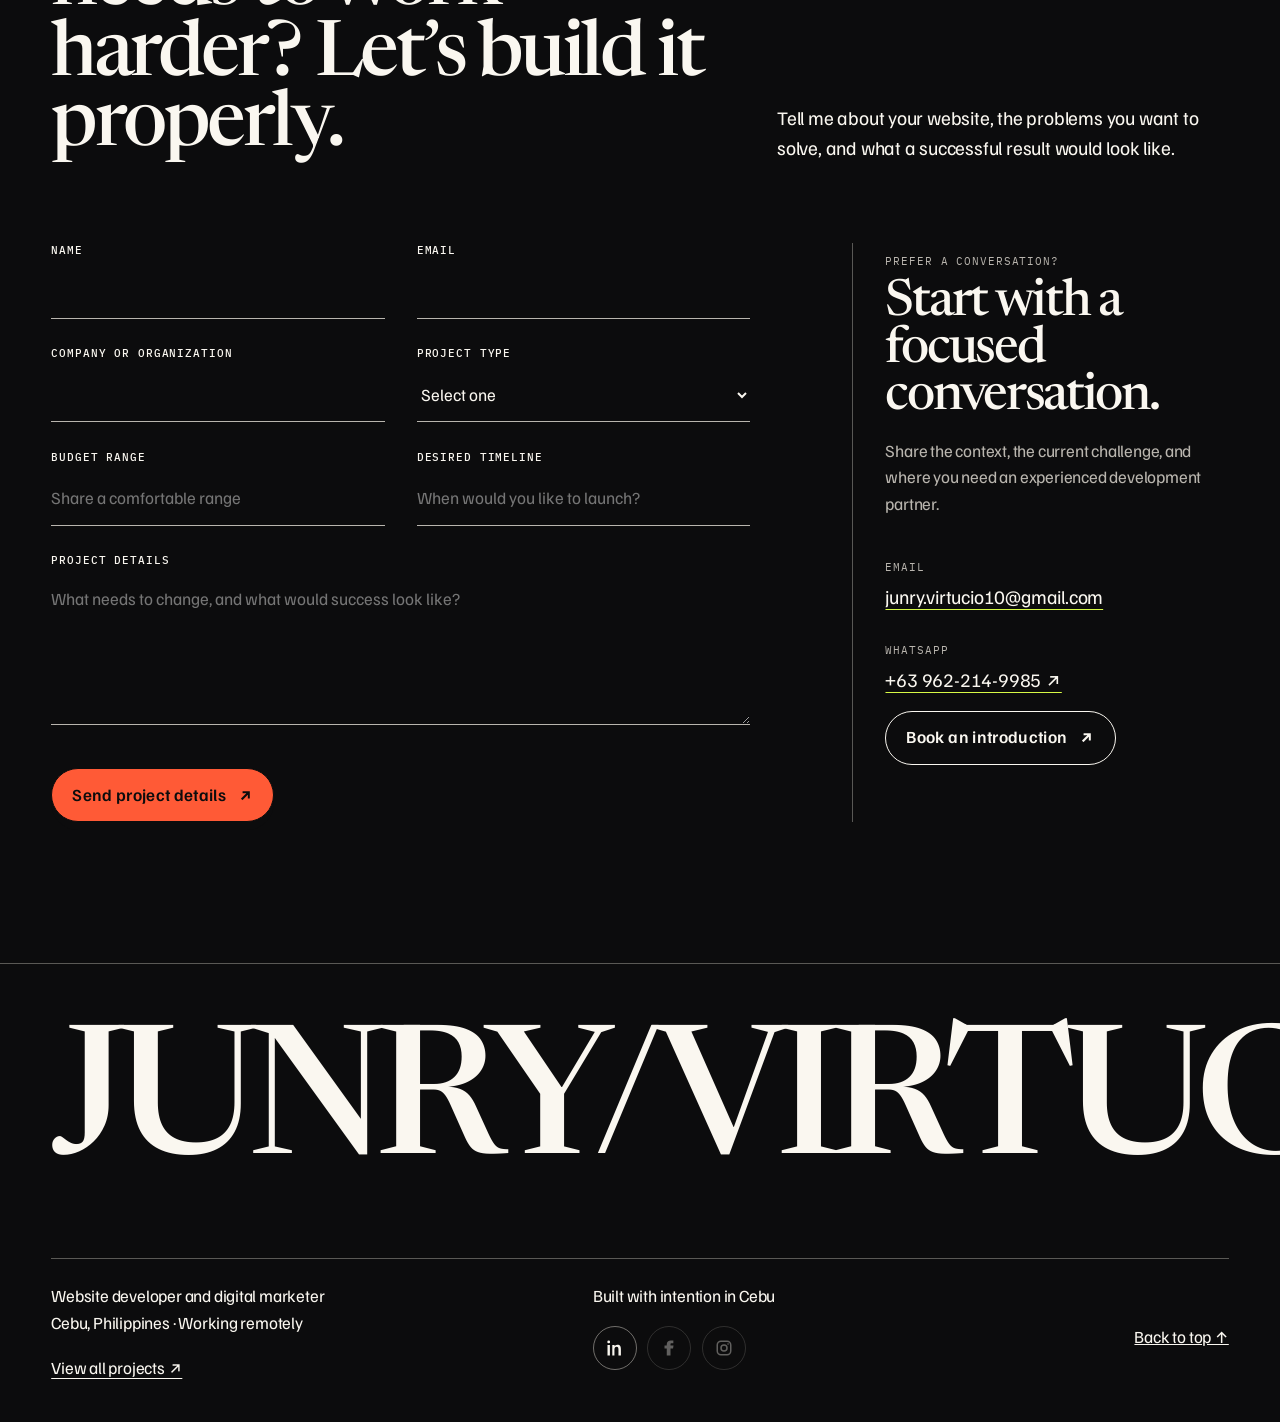
==== commit 065e6f74: "Update website" ====
--- a/index.html
+++ b/index.html
@@ -3,6 +3,7 @@
 <head>
   <meta charset="utf-8">
   <meta name="viewport" content="width=device-width, initial-scale=1">
+  <script>try { const savedTheme = localStorage.getItem('junry-theme'); document.documentElement.dataset.theme = savedTheme || (matchMedia('(prefers-color-scheme: dark)').matches ? 'dark' : 'light'); } catch {} </script>
   <meta name="google-site-verification" content="nxlav-JCHsvYIQtSZTMugQ_X2jGi2PzGNa7b2y4HYU4">
   <meta name="description" content="Junry Virtucio is a website developer and digital marketer in Cebu, Philippines, building thoughtful WordPress, e-commerce, SEO, and responsive website experiences.">
   <meta name="theme-color" content="#faf7f0">
@@ -27,7 +28,7 @@
   <link rel="preconnect" href="https://fonts.googleapis.com">
   <link rel="preconnect" href="https://fonts.gstatic.com" crossorigin>
   <link href="https://fonts.googleapis.com/css2?family=Familjen+Grotesk:ital,wght@0,400;0,500;0,600;1,400&family=IBM+Plex+Mono:wght@400;500&family=Newsreader:ital,opsz,wght@0,6..72,400;0,6..72,500;1,6..72,400;1,6..72,500&display=swap" rel="stylesheet">
-  <link rel="stylesheet" href="styles.css?v=10">
+  <link rel="stylesheet" href="styles.css?v=19">
 </head>
 <body data-page="home">
   <a class="skip-link" href="#main">Skip to main content</a>
@@ -35,16 +36,7 @@
 
   <main id="main">
     <section class="hero" id="top" aria-labelledby="hero-title" data-od-id="hero">
-      <div class="shell hero-grid">
-        <aside class="info-rail" aria-label="Location and availability" data-od-id="hero-info-rail">
-          <div class="rail-list mono">
-            <span>Cebu, Philippines</span><span>Remote worldwide</span>
-            <span class="rail-time" id="cebu-time">Cebu time —:—</span>
-            <span><i class="status-dot" aria-hidden="true"></i>Selected projects</span>
-          </div>
-          <div class="scroll-cue mono" aria-hidden="true"><span>Scroll to explore</span><span class="scroll-line"></span></div>
-        </aside>
-
+      <div class="hero-grid">
         <div class="hero-copy">
           <p class="hero-eyebrow kicker">Independent web developer and digital marketer · Cebu, Philippines</p>
           <h1 class="hero-title" id="hero-title" data-od-id="hero-heading">
@@ -60,26 +52,10 @@
           <p class="availability mono"><i class="status-dot" aria-hidden="true"></i>Available for selected projects and agency collaborations · 2026</p>
         </div>
 
-        <div class="hero-visual" data-od-id="hero-visual">
-          <div class="workspace-frame" data-parallax="-7">
-            <picture class="responsive-picture">
-              <source type="image/avif" srcset="assets/optimized/workspace-hero-480.avif 480w, assets/optimized/workspace-hero-800.avif 800w, assets/optimized/workspace-hero-1200.avif 1200w, assets/optimized/workspace-hero-1600.avif 1600w" sizes="(max-width: 760px) 400px, (max-width: 1100px) 70vw, 500px">
-              <img src="assets/optimized/workspace-hero-800.webp" srcset="assets/optimized/workspace-hero-480.webp 480w, assets/optimized/workspace-hero-800.webp 800w, assets/optimized/workspace-hero-1200.webp 1200w, assets/optimized/workspace-hero-1600.webp 1600w" sizes="(max-width: 760px) 400px, (max-width: 1100px) 70vw, 500px" width="1800" height="2250" fetchpriority="high" decoding="async" alt="Minimal workspace with a monitor and tablet displaying digital product interfaces.">
-            </picture>
-          </div>
-          <div class="project-window" data-parallax="14">
-            <div class="browser-bar" aria-hidden="true"><span class="browser-dot"></span><span class="browser-dot"></span><span class="browser-dot"></span></div>
-            <div class="hero-project-preview">
-              <picture class="responsive-picture">
-                <source type="image/avif" srcset="assets/optimized/projects/life-regeneration-church-480.avif 480w, assets/optimized/projects/life-regeneration-church-800.avif 800w, assets/optimized/projects/life-regeneration-church-1200.avif 1200w" sizes="(max-width: 760px) 81vw, (max-width: 1100px) 60vw, 30vw">
-                <img src="assets/optimized/projects/life-regeneration-church-800.webp" srcset="assets/optimized/projects/life-regeneration-church-480.webp 480w, assets/optimized/projects/life-regeneration-church-800.webp 800w, assets/optimized/projects/life-regeneration-church-1200.webp 1200w" sizes="(max-width: 760px) 81vw, (max-width: 1100px) 60vw, 30vw" width="1200" height="900" decoding="async" alt="Life Regeneration Church Facebook page featuring its golden Accelerated Favor campaign artwork.">
-              </picture>
-              <div class="hero-project-label"><span class="mono">SELECTED WORK / 01</span><strong>Life Regeneration Church</strong></div>
-            </div>
-          </div>
-          <div class="cobalt-tab mono">DIGITAL / MULTI-PLATFORM</div>
-          <div class="visual-meta mono">P/EC — 001<br>DESIGN · BUILD · QA<br>CEBU → WORLDWIDE</div>
-        </div>
+        <figure class="hero-portrait" data-od-id="hero-visual">
+          <img class="hero-portrait-default" src="assets/images/hero-portrait-default.png" width="1086" height="1448" fetchpriority="high" decoding="async" alt="Junry Virtucio wearing a black suit against a gray studio background.">
+          <img class="hero-portrait-hover" src="assets/images/hero-portrait-glasses.png" width="1086" height="1448" decoding="async" alt="" aria-hidden="true">
+        </figure>
       </div>
     </section>
 
@@ -392,8 +368,8 @@
     </div>
   </dialog>
 
-  <script src="site-navigation.js?v=4" defer></script>
+  <script src="site-navigation.js?v=5" defer></script>
   <script src="projects-data.js?v=12" defer></script>
-  <script src="script.js?v=8" defer></script>
+  <script src="script.js?v=10" defer></script>
 </body>
 </html>
--- a/styles.css
+++ b/styles.css
@@ -14,12 +14,41 @@
   --page: min(92vw, 1500px);
   --space: clamp(5rem, 11vw, 11rem);
   --shadow: 0 24px 70px color-mix(in oklch, var(--ink) 15%, transparent);
+  --nav-surface: var(--ink);
+  --nav-text: var(--paper);
+}
+[data-theme="dark"] {
+  --paper: oklch(17.5% 0.012 82);
+  --white: oklch(23% 0.012 82);
+  --ink: oklch(94% 0.012 87);
+  --stone: oklch(70% 0.018 82);
+  --hairline: oklch(34% 0.018 82);
+  --nav-surface: oklch(10% 0.012 82);
+  --nav-text: oklch(94% 0.012 87);
 }
 * { box-sizing: border-box; }
-html { scroll-behavior: smooth; }
+html {
+  --scroll-progress: 0%;
+  scroll-behavior: smooth;
+  overflow-x: clip;
+  view-transition-name: root;
+  scrollbar-width: none;
+  -ms-overflow-style: none;
+}
+html::-webkit-scrollbar,
+.mobile-menu::-webkit-scrollbar { display: none; width: 0; height: 0; }
+::view-transition-group(root) { animation-duration: 1.05s; animation-timing-function: cubic-bezier(.22, .61, .36, 1); }
+::view-transition-old(root) { animation: theme-hold 1.05s both; }
+::view-transition-new(root) { animation: theme-reveal 1.05s both cubic-bezier(.22, .61, .36, 1); }
+@keyframes theme-hold { from, to { opacity: 1; } }
+@keyframes theme-reveal { from { clip-path: circle(0 at var(--theme-x, 50vw) var(--theme-y, 50vh)); } to { clip-path: circle(150vmax at var(--theme-x, 50vw) var(--theme-y, 50vh)); } }
+html::before {
+  content: ""; position: fixed; z-index: 1001; top: 0; left: 0; width: var(--scroll-progress); height: 4px;
+  background: var(--coral); pointer-events: none;
+}
 body {
   margin: 0;
-  overflow-x: hidden;
+  overflow-x: clip;
   background: var(--paper);
   color: var(--ink);
   font: 400 1.0625rem/1.55 var(--font-body);
@@ -73,7 +102,7 @@
 .site-nav {
   position: fixed; z-index: 100; top: 1rem; left: 50%; width: min(94vw, 1460px);
   min-height: 66px; display: grid; grid-template-columns: 1fr auto 1fr; align-items: center;
-  padding: .65rem .75rem .65rem 1.15rem; border-radius: 10px; background: var(--ink); color: var(--paper);
+  padding: .65rem .75rem .65rem 1.15rem; border-radius: 10px; background: var(--nav-surface); color: var(--nav-text);
   box-shadow: var(--shadow); transform: translateX(-50%); transition: transform .35s ease;
 }
 .site-nav.is-hidden { transform: translate(-50%, calc(-100% - 2rem)); }
@@ -86,13 +115,24 @@
   color: var(--stone); font-size: .94rem; font-weight: 600; text-decoration: none;
 }
 .nav-link::after { content: ""; position: absolute; left: .75rem; right: .75rem; bottom: .35rem; height: 1px; background: var(--acid); transform: scaleX(0); transform-origin: left; transition: transform .2s; }
-.nav-link:hover, .nav-link.active { color: var(--paper); }
+.nav-link:hover, .nav-link.active { color: var(--nav-text); }
 .nav-link.active::after { transform: scaleX(1); }
 .nav-action { justify-self: end; padding: 10px 24px; border-radius: 999px; background: var(--coral); color: var(--ink); font-weight: 600; text-decoration: none; }
-.menu-toggle { display: none; justify-self: end; min-width: 48px; min-height: 44px; border: 1px solid var(--stone); border-radius: 999px; background: transparent; color: var(--paper); cursor: pointer; }
+.nav-controls { justify-self: end; display: flex; align-items: center; gap: .55rem; }
+.theme-toggle {
+  min-width: 44px; min-height: 44px; display: inline-grid; place-items: center; padding: .55rem .75rem;
+  border: 0; border-radius: 999px; background: transparent; color: var(--nav-text);
+  cursor: pointer; transition: border-color .2s, background-color .2s, color .2s, transform .2s;
+}
+.theme-toggle:hover { background: color-mix(in oklch, var(--acid) 16%, transparent); transform: translateY(-2px); }
+.theme-toggle-icon { display: grid; place-items: center; width: 1.1rem; height: 1.1rem; font-size: 1.05rem; line-height: 1; }
+.theme-toggle-icon::before { content: "☼"; }
+[data-theme="dark"] .theme-toggle-icon::before { content: "☾"; }
+.theme-toggle-label { position: absolute; width: 1px; height: 1px; padding: 0; margin: -1px; overflow: hidden; clip: rect(0, 0, 0, 0); white-space: nowrap; border: 0; }
+.menu-toggle { display: none; min-width: 48px; min-height: 44px; border: 1px solid var(--stone); border-radius: 999px; background: transparent; color: var(--nav-text); cursor: pointer; }
 .mobile-menu {
   position: fixed; z-index: 90; inset: 0; display: grid; align-content: center; padding: 7rem 6vw 3rem;
-  background: var(--paper); visibility: hidden; opacity: 0; transition: opacity .25s, visibility .25s;
+  background: var(--paper); visibility: hidden; opacity: 0; scrollbar-width: none; transition: opacity .25s, visibility .25s;
 }
 .mobile-menu.open { visibility: visible; opacity: 1; }
 .mobile-menu nav { display: grid; border-top: 1px solid var(--hairline); }
@@ -103,19 +143,25 @@
 .mobile-menu a span { font: 500 .65rem/1 var(--font-mono); letter-spacing: .08em; }
 
 /* Hero */
-.hero { min-height: 100svh; padding: clamp(8.5rem, 14vw, 10rem) 0 5rem; display: grid; align-items: center; }
-.hero-grid { display: grid; grid-template-columns: minmax(100px, .2fr) minmax(0, 1.12fr) minmax(390px, .8fr); gap: clamp(1rem, 2.5vw, 3.5rem); align-items: normal; }
-.info-rail { align-self: stretch; display: flex; flex-direction: column; justify-content: space-between; padding-block: .2rem 2rem; border-right: 1px solid var(--hairline); }
-.rail-list { display: grid; gap: .65rem; padding-right: 1rem; }
-.rail-time { font-size: .82rem; }
+.hero {
+  min-height: 100svh;
+  min-height: 100dvh;
+}
+.hero-grid {
+  min-height: inherit;
+  display: grid;
+  grid-template-columns: repeat(2, minmax(0, 1fr));
+  align-items: stretch;
+}
 .status-dot { display: inline-block; width: 7px; height: 7px; margin-right: .4rem; border-radius: 50%; background: var(--teal); }
-.scroll-cue { display: flex; align-items: center; gap: .6rem; writing-mode: vertical-rl; }
-.scroll-line { width: 1px; height: 64px; background: var(--hairline); overflow: hidden; }
-.scroll-line::after { content: ""; display: block; width: 100%; height: 45%; background: var(--ink); animation: scroll-cue 2s ease-in-out infinite; }
-@keyframes scroll-cue { from { transform: translateY(-120%); } to { transform: translateY(240%); } }
-.hero-copy { position: relative; z-index: 2; }
-.hero-eyebrow { max-width: 46ch; margin-bottom: 1.6rem; }
-.hero-title { margin: 0; font: 500 clamp(4rem, 6.4vw, 7rem)/.88 var(--font-display); letter-spacing: -.05em; }
+.hero-copy {
+  position: relative;
+  min-width: 0;
+  align-self: center;
+  padding: clamp(7rem, 16svh, 10rem) clamp(1.5rem, 3vw, 3.5rem) clamp(2rem, 7svh, 5rem) max(4vw, calc((100vw - 1500px) / 2));
+}
+.hero-eyebrow { max-width: 46ch; margin-bottom: clamp(1rem, 2.8svh, 1.6rem); }
+.hero-title { margin: 0; font: 500 clamp(2rem, min(5.25vw, 10.5svh), 6.25rem)/.88 var(--font-display); letter-spacing: -.05em; }
 .hero-line { display: block; overflow: visible; padding-bottom: .04em; }
 .hero-line > span { display: inline-block; opacity: 0; transform: translateY(.3em); animation: line-in .85s cubic-bezier(.22,.7,.15,1) forwards; }
 .hero-line:nth-child(2) > span { animation-delay: 80ms; }
@@ -123,27 +169,50 @@
 .hero-line:nth-child(4) > span { animation-delay: 240ms; }
 @keyframes line-in { to { opacity: 1; transform: translateY(0); } }
 .hero-title em { font-weight: 400; }
-.hero-support { max-width: 58ch; margin: 2rem 0 0; font-size: clamp(1.05rem, 1.35vw, 1.22rem); }
-.hero-actions { display: flex; flex-wrap: wrap; gap: .8rem; margin-top: 2rem; }
-.availability { display: inline-flex; align-items: center; gap: .6rem; margin-top: 2rem; padding: .45rem .65rem; background: var(--acid); border-radius: 999px; }
-.hero-visual { position: relative; min-height: clamp(520px, 60vw, 740px); }
-.workspace-frame { position: absolute; inset: 8% 0 8% 17%; overflow: hidden; border-radius: 4px; box-shadow: var(--shadow); }
-.workspace-frame img { filter: saturate(.78) sepia(.08); }
-.project-window {
-  position: absolute; z-index: 2; left: -4%; top: 37%; width: 78%; aspect-ratio: 4/3; background: var(--white);
-  border: 1px solid var(--ink); box-shadow: 12px 12px 0 var(--cobalt); will-change: transform;
-}
-.browser-bar { height: 34px; display: flex; align-items: center; gap: 5px; padding: 0 11px; border-bottom: 1px solid var(--hairline); background: var(--white); }
-.browser-dot { width: 6px; height: 6px; border-radius: 50%; background: var(--hairline); }
-.hero-project-preview { position: relative; height: calc(100% - 34px); overflow: hidden; background: var(--paper); }
-.hero-project-preview img { object-position: top center; }
-.hero-project-label { position: absolute; inset: auto .75rem .75rem; display: flex; align-items: end; justify-content: space-between; gap: .75rem; padding: .7rem .8rem; border: 1px solid var(--paper); background: color-mix(in oklch, var(--ink) 92%, transparent); color: var(--paper); }
-.hero-project-label strong { font: 500 clamp(1rem, 1.5vw, 1.35rem)/1 var(--font-display); }
-.visual-meta { position: absolute; z-index: 3; right: -2%; bottom: 3%; max-width: 190px; padding: .85rem; border: 1px solid var(--ink); background: var(--acid); }
-.cobalt-tab { position: absolute; z-index: 3; right: -1rem; top: 12%; width: 74px; height: 160px; display: grid; place-items: center; background: var(--cobalt); color: var(--white); writing-mode: vertical-rl; }
+.hero-support { max-width: 58ch; margin: clamp(1rem, 3.5svh, 2rem) 0 0; font-size: clamp(1.05rem, 1.35vw, 1.22rem); }
+.hero-actions { display: flex; flex-wrap: wrap; gap: .8rem; margin-top: clamp(1rem, 3.5svh, 2rem); }
+.availability { display: inline-flex; align-items: center; gap: .6rem; margin-top: clamp(1rem, 3.5svh, 2rem); padding: .45rem .65rem; background: var(--acid); border-radius: 999px; }
+.hero-portrait {
+  position: relative;
+  min-width: 0;
+  margin: 0;
+  overflow: hidden;
+  background: #85858a url("assets/images/hero-portrait-background.png") center / cover no-repeat;
+}
+.scroll-parallax { transform: translate3d(0, var(--parallax-y, 0px), 0); will-change: transform; }
+.reveal-on-scroll {
+  opacity: 0; transform: translate3d(0, 2rem, 0);
+  transition: opacity .7s cubic-bezier(.22, .7, .15, 1), transform .7s cubic-bezier(.22, .7, .15, 1);
+  transition-delay: var(--reveal-delay, 0ms);
+}
+.reveal-on-scroll.is-visible { opacity: 1; transform: translate3d(0, 0, 0); }
+.hero-portrait img {
+  position: absolute;
+  inset: 0;
+  width: 100%;
+  height: 100%;
+  object-fit: cover;
+  object-position: center 24%;
+}
+.hero-portrait-hover {
+  opacity: 0;
+  pointer-events: none;
+  transition: opacity 300ms cubic-bezier(.16, 1, .3, 1);
+}
+@media (hover: hover) and (pointer: fine) {
+  .hero-portrait:hover .hero-portrait-hover { opacity: 1; }
+}
+@media (prefers-reduced-motion: reduce) {
+  html::before { display: none; }
+  .hero-portrait-hover { transition: none !important; }
+  .reveal-on-scroll { opacity: 1; transform: none; transition: none; }
+  ::view-transition-group(root),
+  ::view-transition-old(root),
+  ::view-transition-new(root) { animation: none; }
+}
 
 /* Expertise */
-.expertise { border-block: 1px solid var(--ink); overflow: hidden; background: var(--acid); }
+.expertise { border-block: 1px solid var(--ink); overflow: clip; background: var(--acid); }
 .expertise-track { display: flex; width: max-content; animation: marquee 34s linear infinite; will-change: transform; }
 .expertise:focus-within .expertise-track { animation-play-state: paused; }
 .expertise-list { display: flex; flex: 0 0 auto; gap: 1.2rem; align-items: center; padding: 1rem .6rem; margin: 0; list-style: none; white-space: nowrap; font: 500 .72rem/1 var(--font-mono); letter-spacing: .08em; }
@@ -219,6 +288,19 @@
 
 /* Services */
 .ink-section { background: var(--ink); color: var(--paper); }
+[data-theme="dark"] .ink-section,
+[data-theme="dark"] .site-footer { background: oklch(11% 0.012 82); color: var(--ink); }
+[data-theme="dark"] .ink-section .service-button,
+[data-theme="dark"] .ink-section .service-panel .service-result,
+[data-theme="dark"] .ink-section .preview-status,
+[data-theme="dark"] .ink-section .contact-link,
+[data-theme="dark"] .ink-section .button-light,
+[data-theme="dark"] .site-footer .social-link { color: var(--ink); }
+[data-theme="dark"] .ink-section .button-light { border-color: var(--ink); }
+[data-theme="dark"] .button-primary { box-shadow: 0 8px 0 oklch(7% 0.01 82); }
+[data-theme="dark"] .button-primary:active { box-shadow: 0 4px 0 oklch(7% 0.01 82); }
+[data-theme="dark"] .availability,
+[data-theme="dark"] .expertise { color: oklch(10% 0.012 82); }
 .services-head { display: grid; grid-template-columns: .55fr 1.45fr; gap: 2rem; align-items: start; margin-bottom: clamp(4rem, 7vw, 7rem); }
 
 /* .services-lead .section-title { max-width: 13ch; } */
@@ -357,9 +439,8 @@
 @media (max-width: 1100px) {
   .site-nav { grid-template-columns: 1fr auto; }
   .desktop-links, .nav-action { display: none; }
+  .nav-controls { gap: .4rem; }
   .menu-toggle { display: inline-grid; place-items: center; }
-  .hero-grid { grid-template-columns: 90px 1fr; }
-  .hero-visual { grid-column: 2; min-height: 620px; margin-top: 2rem; }
   .work-header, .services-head, .contact-head { grid-template-columns: 1fr; }
   .project { gap: 2.5rem; }
   .project-a, .project-b, .project-c, .project-d, .project-e { grid-template-columns: 1fr 1fr; }
@@ -396,6 +477,14 @@
 @media (min-width: 1101px) {
   .hero-line > span { white-space: nowrap; }
 }
+@media (max-height: 700px) and (min-width: 761px) {
+  .hero-copy { padding-top: max(6rem, 14svh); padding-bottom: 3svh; }
+  .hero-eyebrow { margin-bottom: .8rem; }
+  .hero-title { font-size: clamp(2rem, min(5.25vw, 10svh), 5.5rem); }
+  .hero-support { margin-top: .8rem; font-size: 1rem; line-height: 1.4; }
+  .hero-actions, .availability { margin-top: .8rem; }
+  .hero-actions .button { min-height: 44px; padding: .65rem 1rem; }
+}
 @media (max-width: 760px) {
   :root { --page: min(90vw, 640px); --space: clamp(4.5rem, 18vw, 6rem); }
   body { font-size: 1rem; }
@@ -406,11 +495,10 @@
   .brand-note { display: none; }
   .mobile-menu { align-content: start; overflow-y: auto; padding: max(6rem, calc(env(safe-area-inset-top) + 5rem)) 5vw max(2rem, env(safe-area-inset-bottom)); }
   .mobile-menu a { min-height: 68px; font-size: clamp(2.4rem, 12vw, 4.5rem); }
-  .hero { min-height: auto; padding: 7rem 0 4rem; }
+  .hero { min-height: auto; }
   .hero-grid { grid-template-columns: 1fr; }
-  .info-rail { grid-row: 3; display: block; margin-top: 2rem; border: 0; border-top: 1px solid var(--hairline); padding: 1rem 0 0; }
-  .rail-list { grid-template-columns: repeat(2, minmax(0, 1fr)); gap: .65rem 1rem; padding: 0; }
-  .scroll-cue { display: none; }
+  .hero-copy { padding: 7rem 5vw 2.5rem; }
+  .hero-portrait { min-height: 0; aspect-ratio: 3 / 4; }
   .hero-eyebrow { margin-bottom: 1.25rem; }
   .hero-title { font-size: clamp(3rem, 13.3vw, 5.1rem); line-height: .9; }
   .hero-title br { display: none; }
@@ -419,12 +507,6 @@
   .hero-actions .button { width: 100%; }
   .availability { max-width: 100%; align-items: flex-start; border-radius: 10px; }
   .status-dot { flex: 0 0 auto; margin-top: .25em; }
-  .hero-visual { grid-column: 1; min-height: clamp(390px, 118vw, 520px); margin-top: 1.75rem; }
-  .workspace-frame { inset: 0 0 11% 10%; }
-  .project-window { left: 0; top: 46%; width: 90%; }
-  .hero-project-label { inset: auto .5rem .5rem; align-items: start; flex-direction: column; padding: .55rem .65rem; }
-  .cobalt-tab { right: -.35rem; width: 54px; height: 132px; }
-  .visual-meta { right: 0; bottom: 0; max-width: 155px; padding: .65rem; }
   .work-header { gap: 1rem; }
   .project, .project-a, .project-b, .project-c, .project-d, .project-e { grid-template-columns: 1fr; padding-inline: 0; }
   .project { gap: 2rem; }
@@ -489,7 +571,6 @@
 }
 @media (max-width: 380px) {
   :root { --page: calc(100vw - 2rem); }
-  .rail-list { grid-template-columns: 1fr; }
   .interlude-note { width: 118px; min-height: 132px; }
   .capability-index { grid-template-columns: 1fr; }
 }
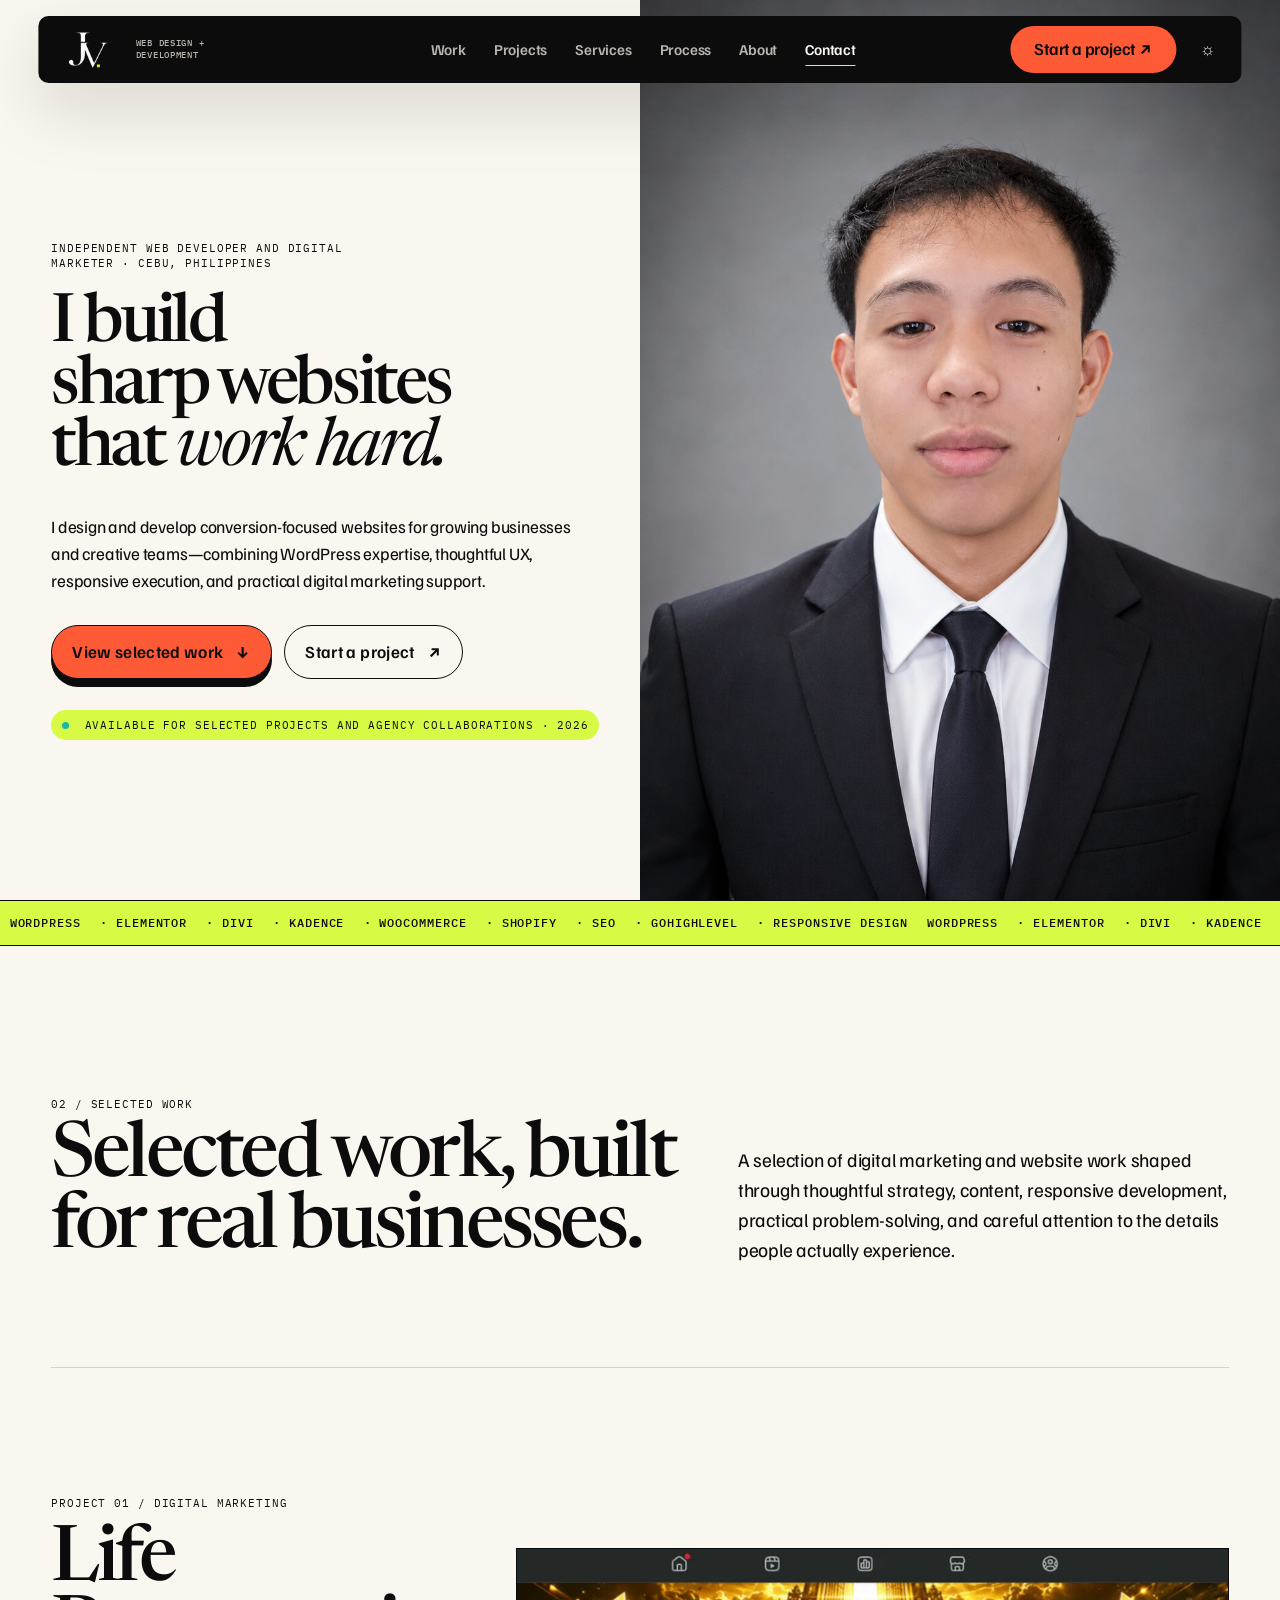
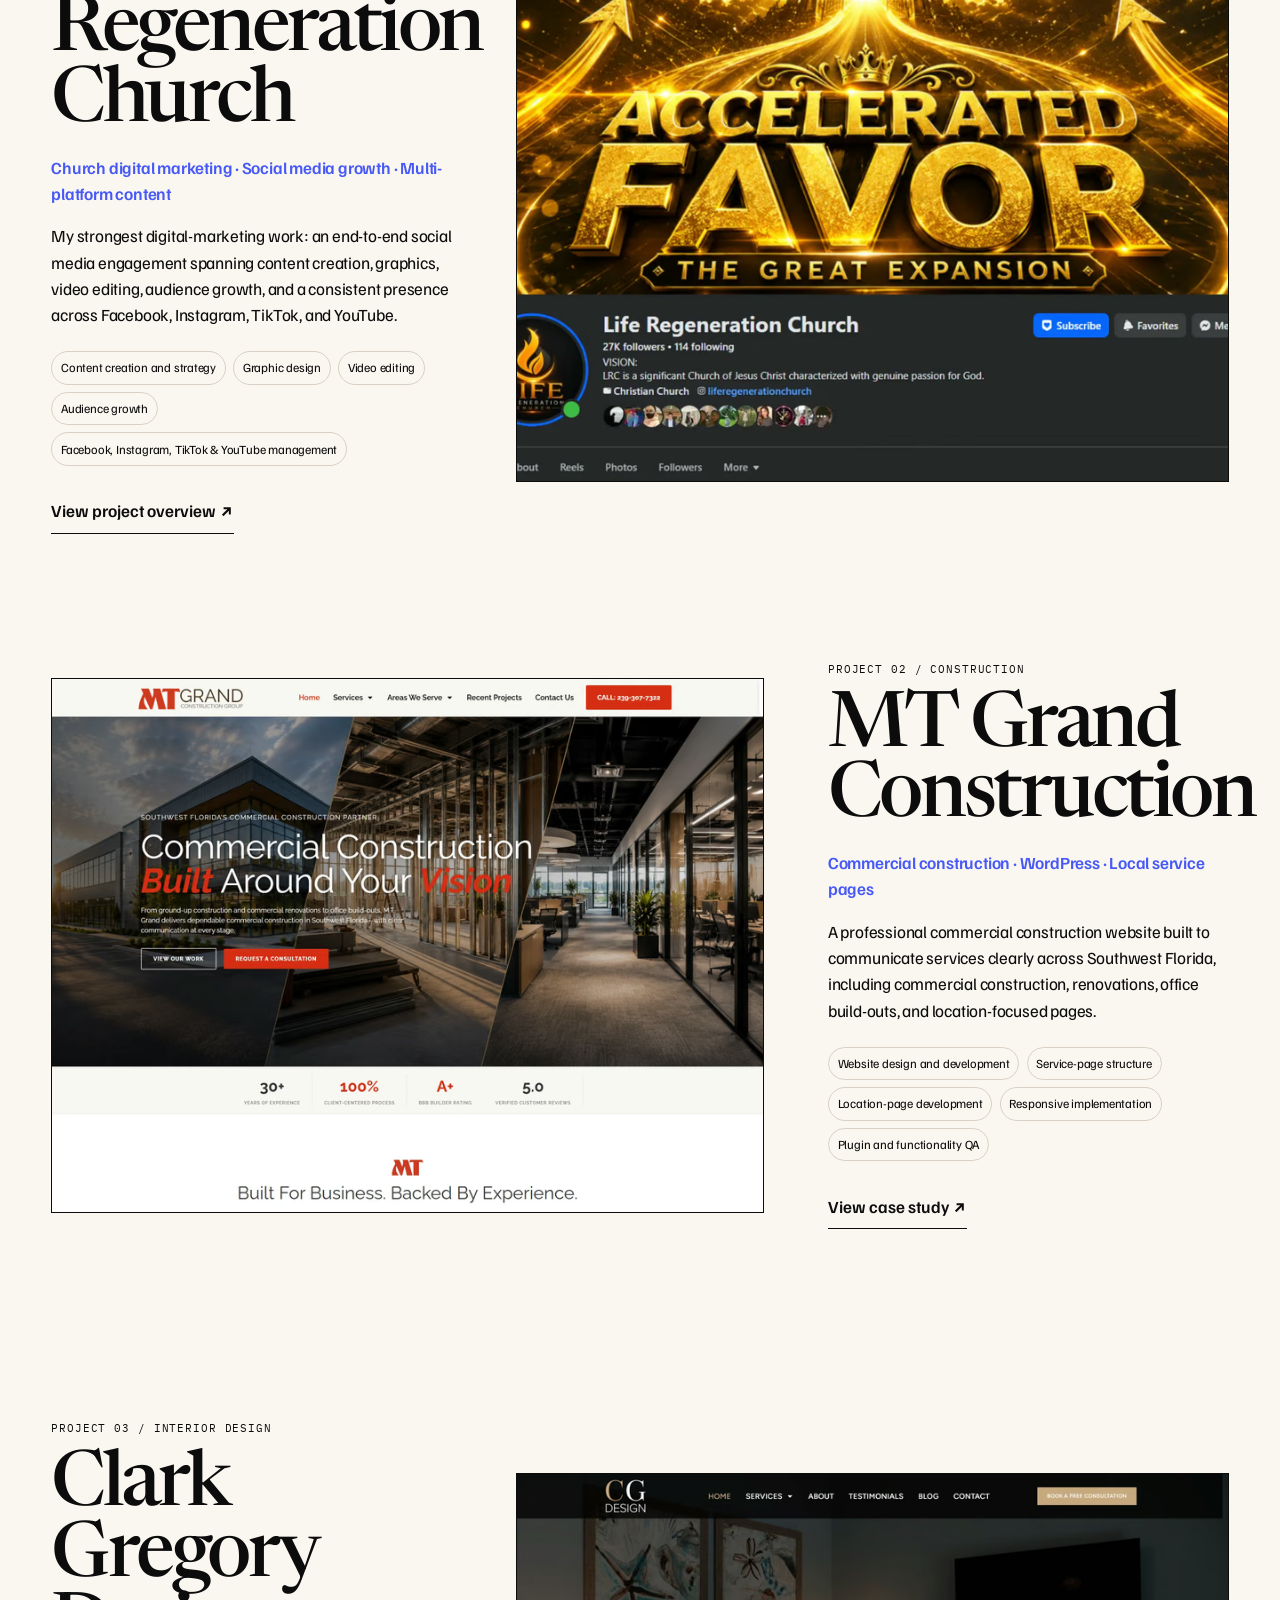
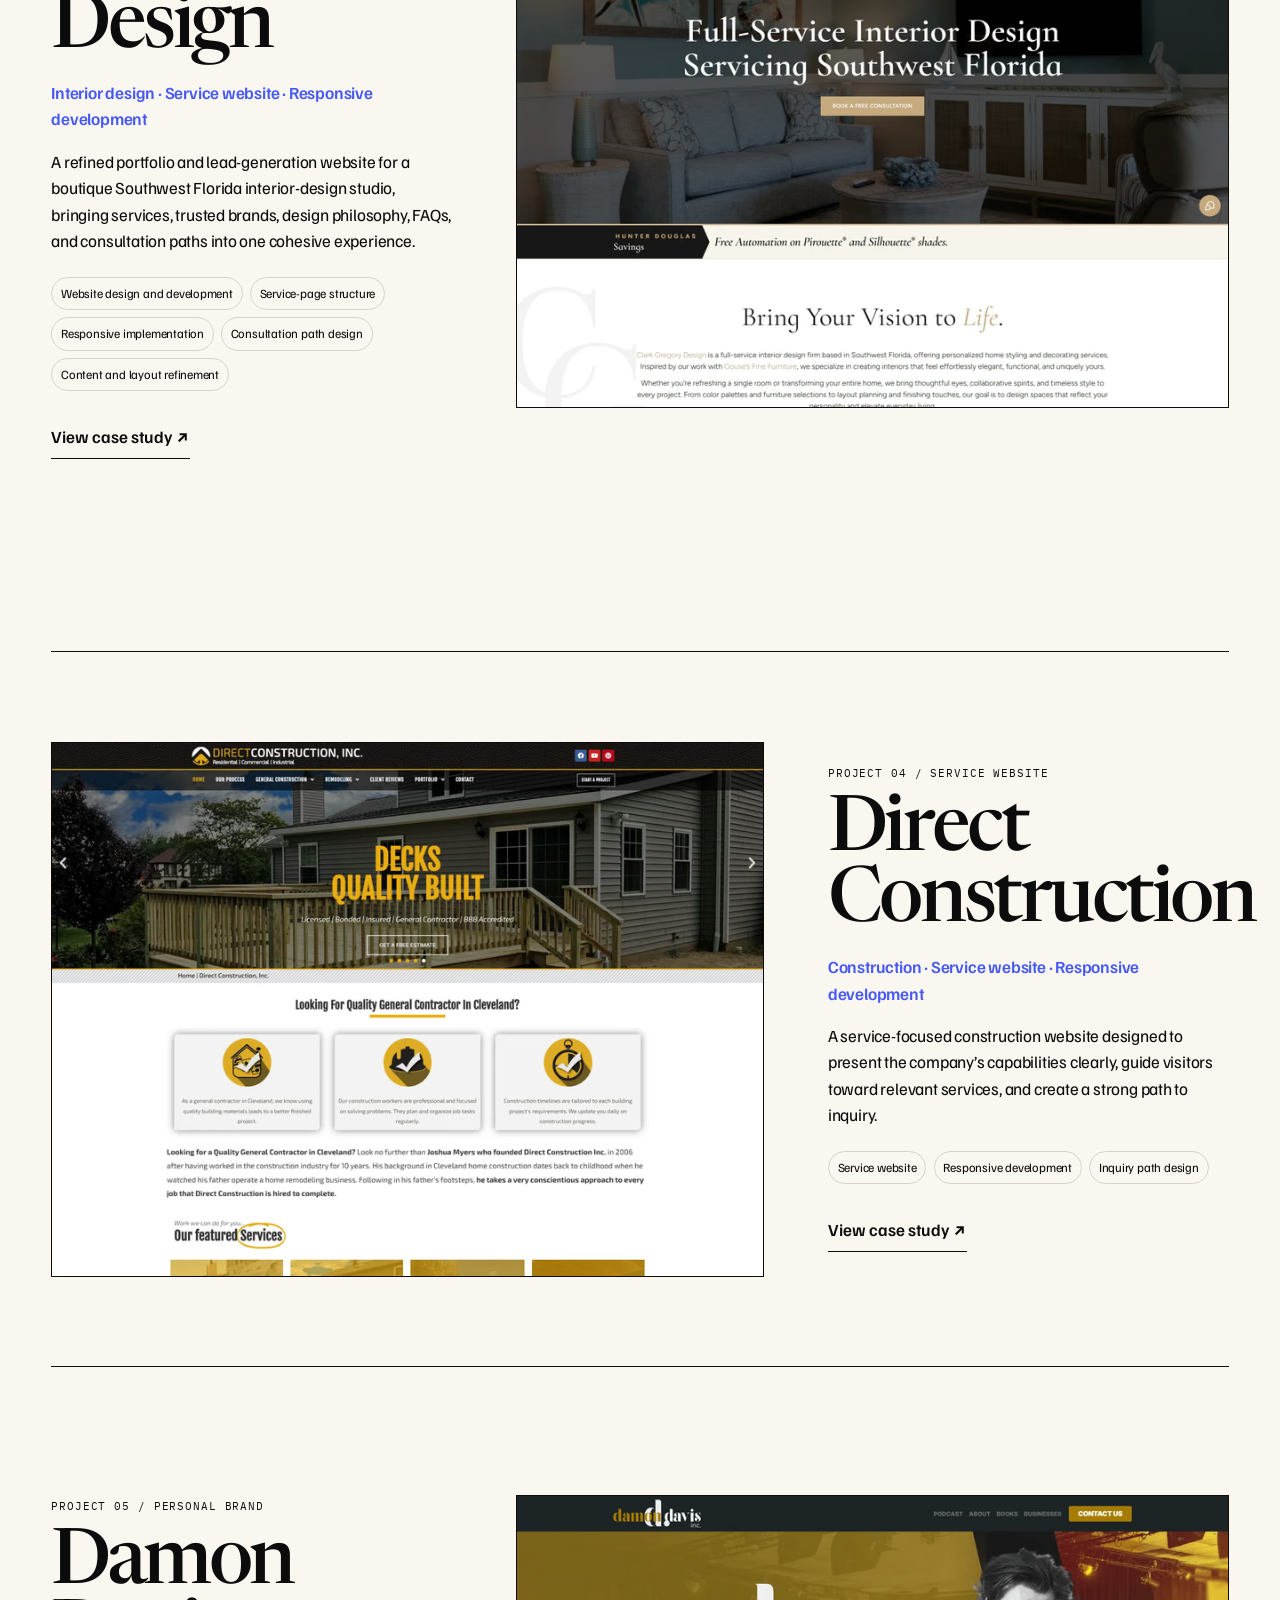
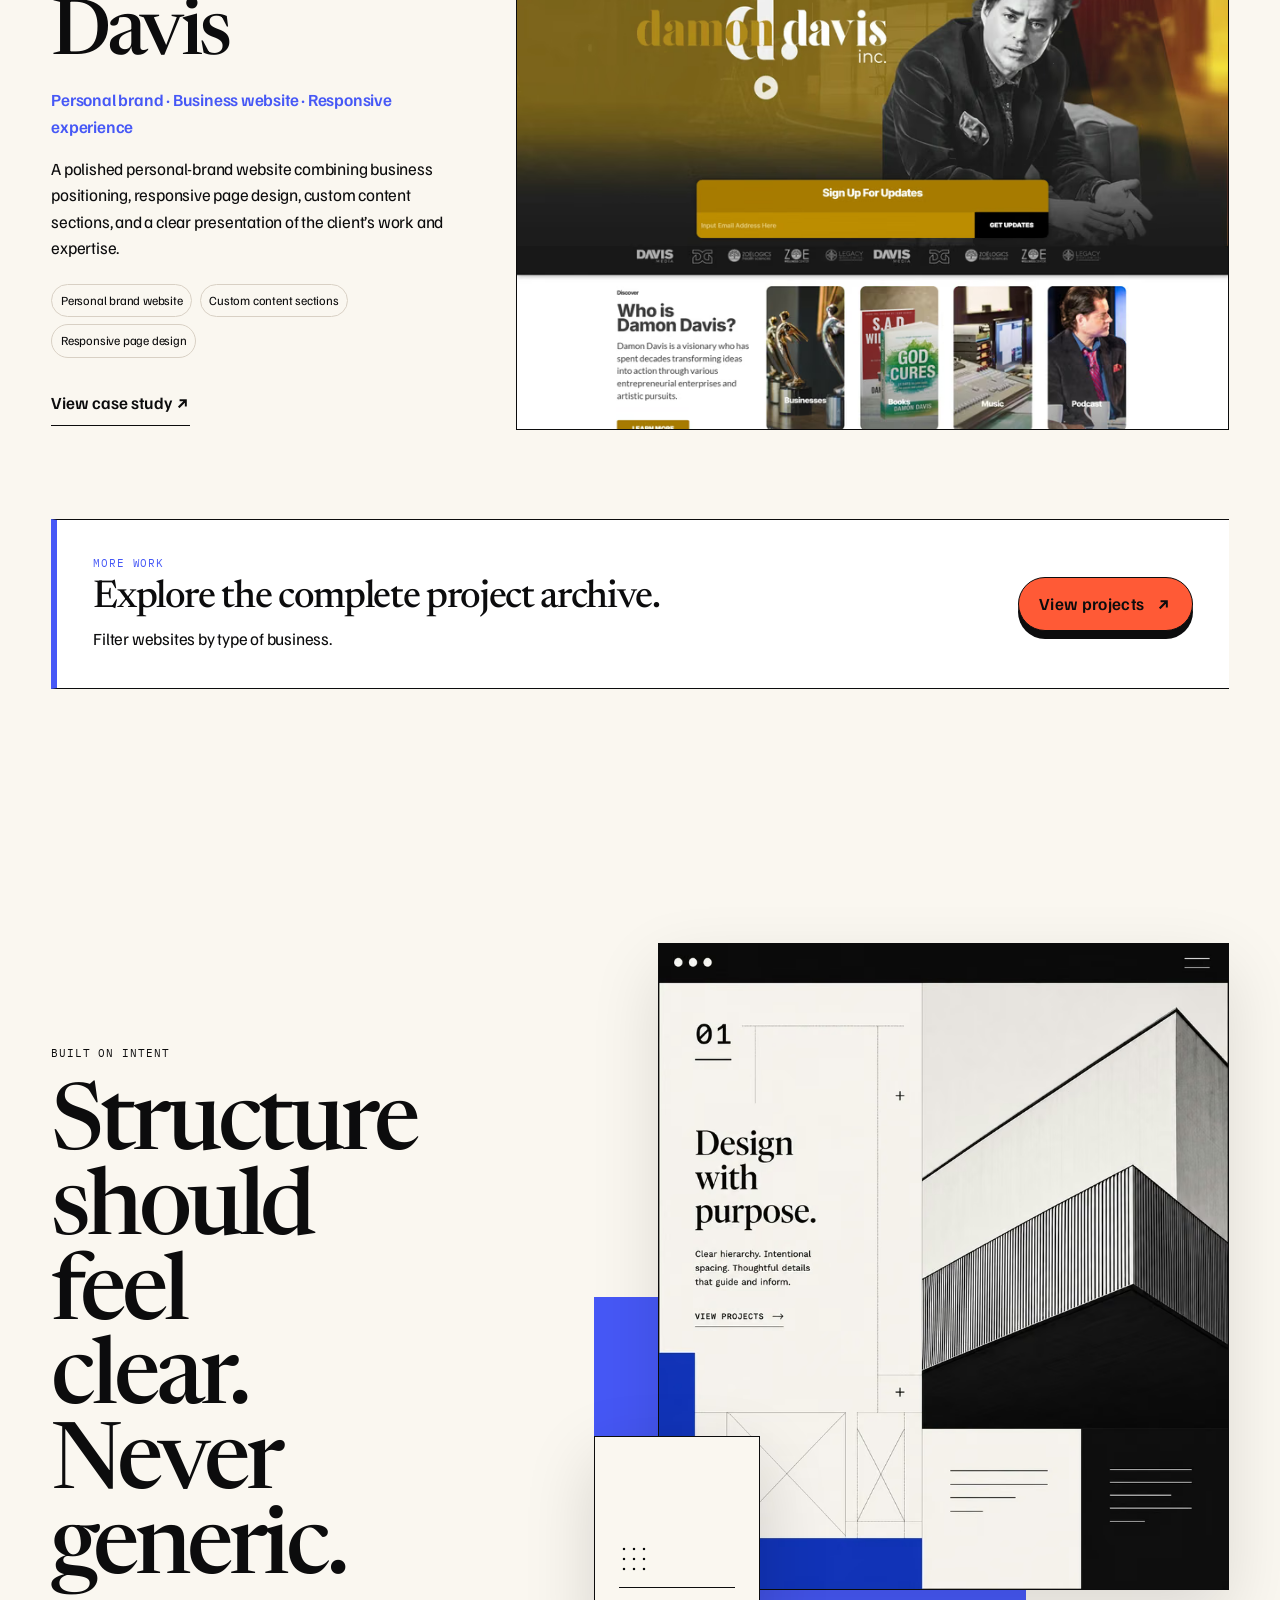
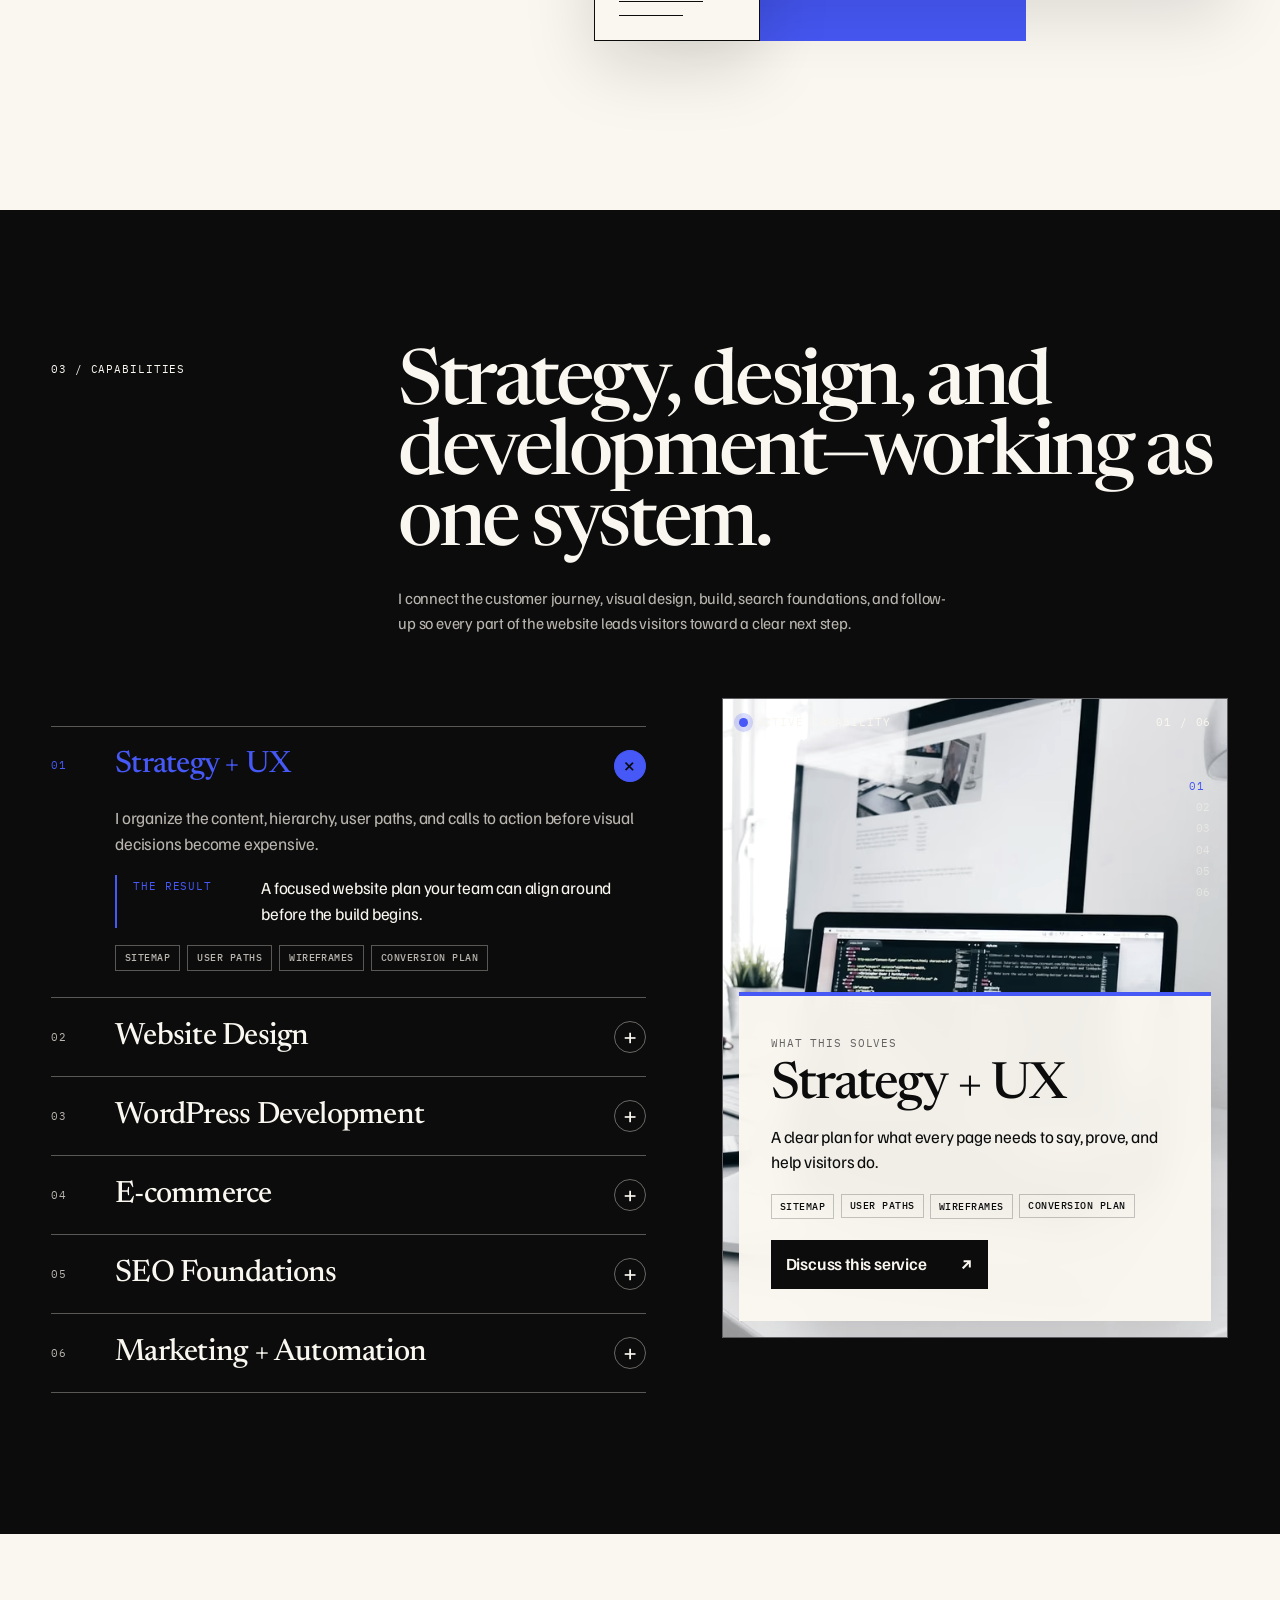
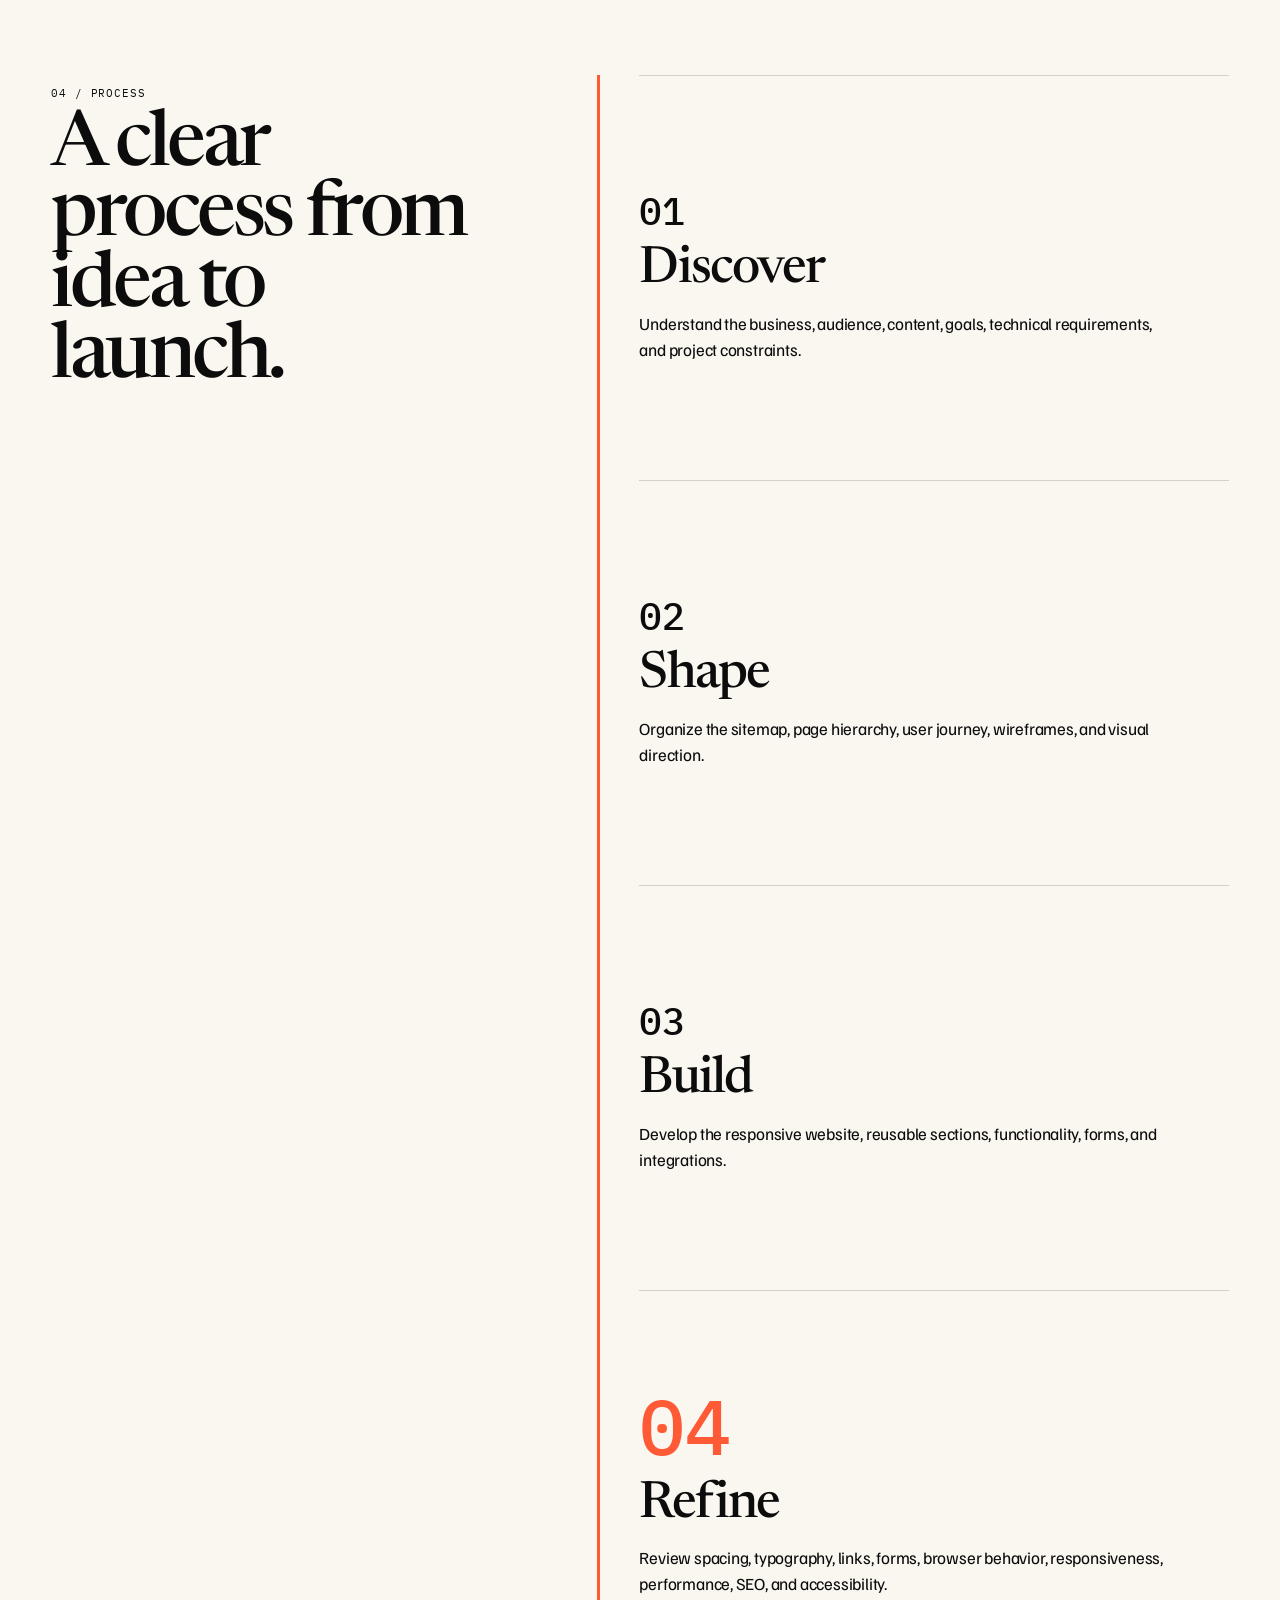
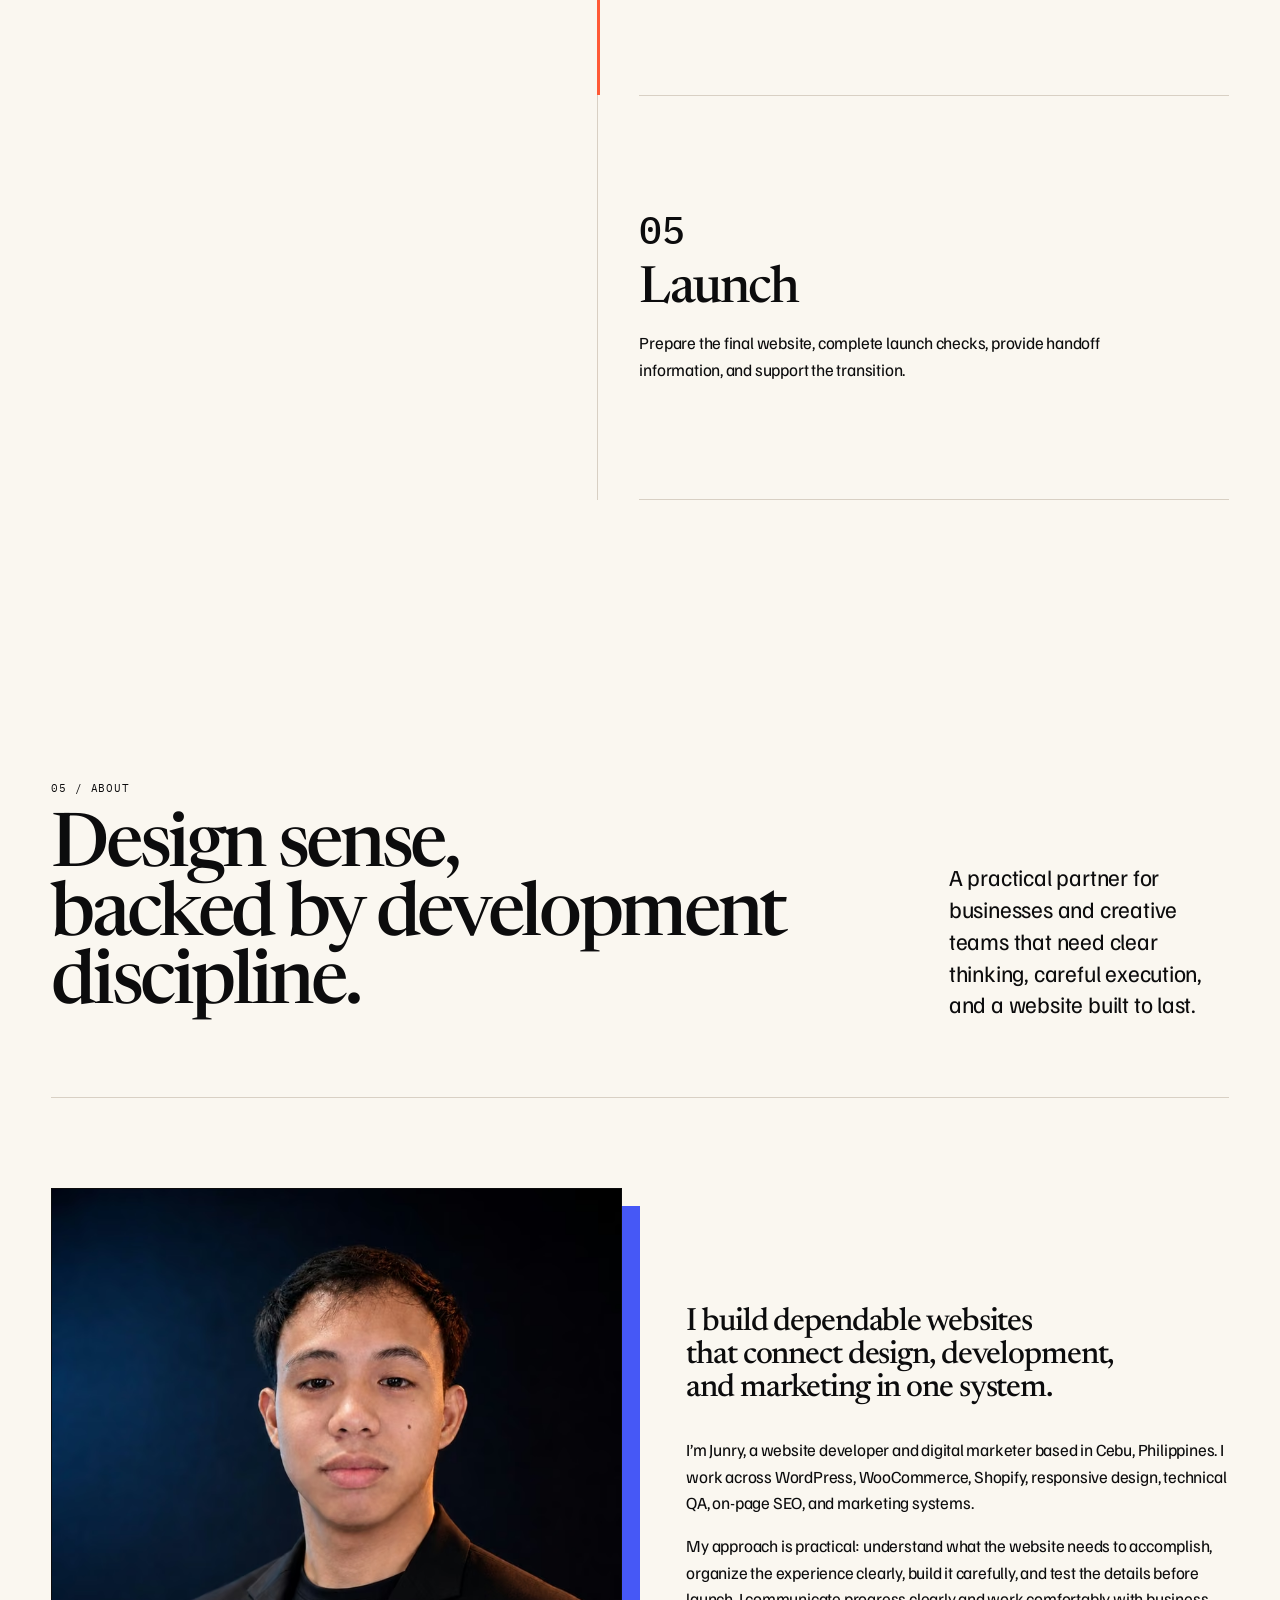
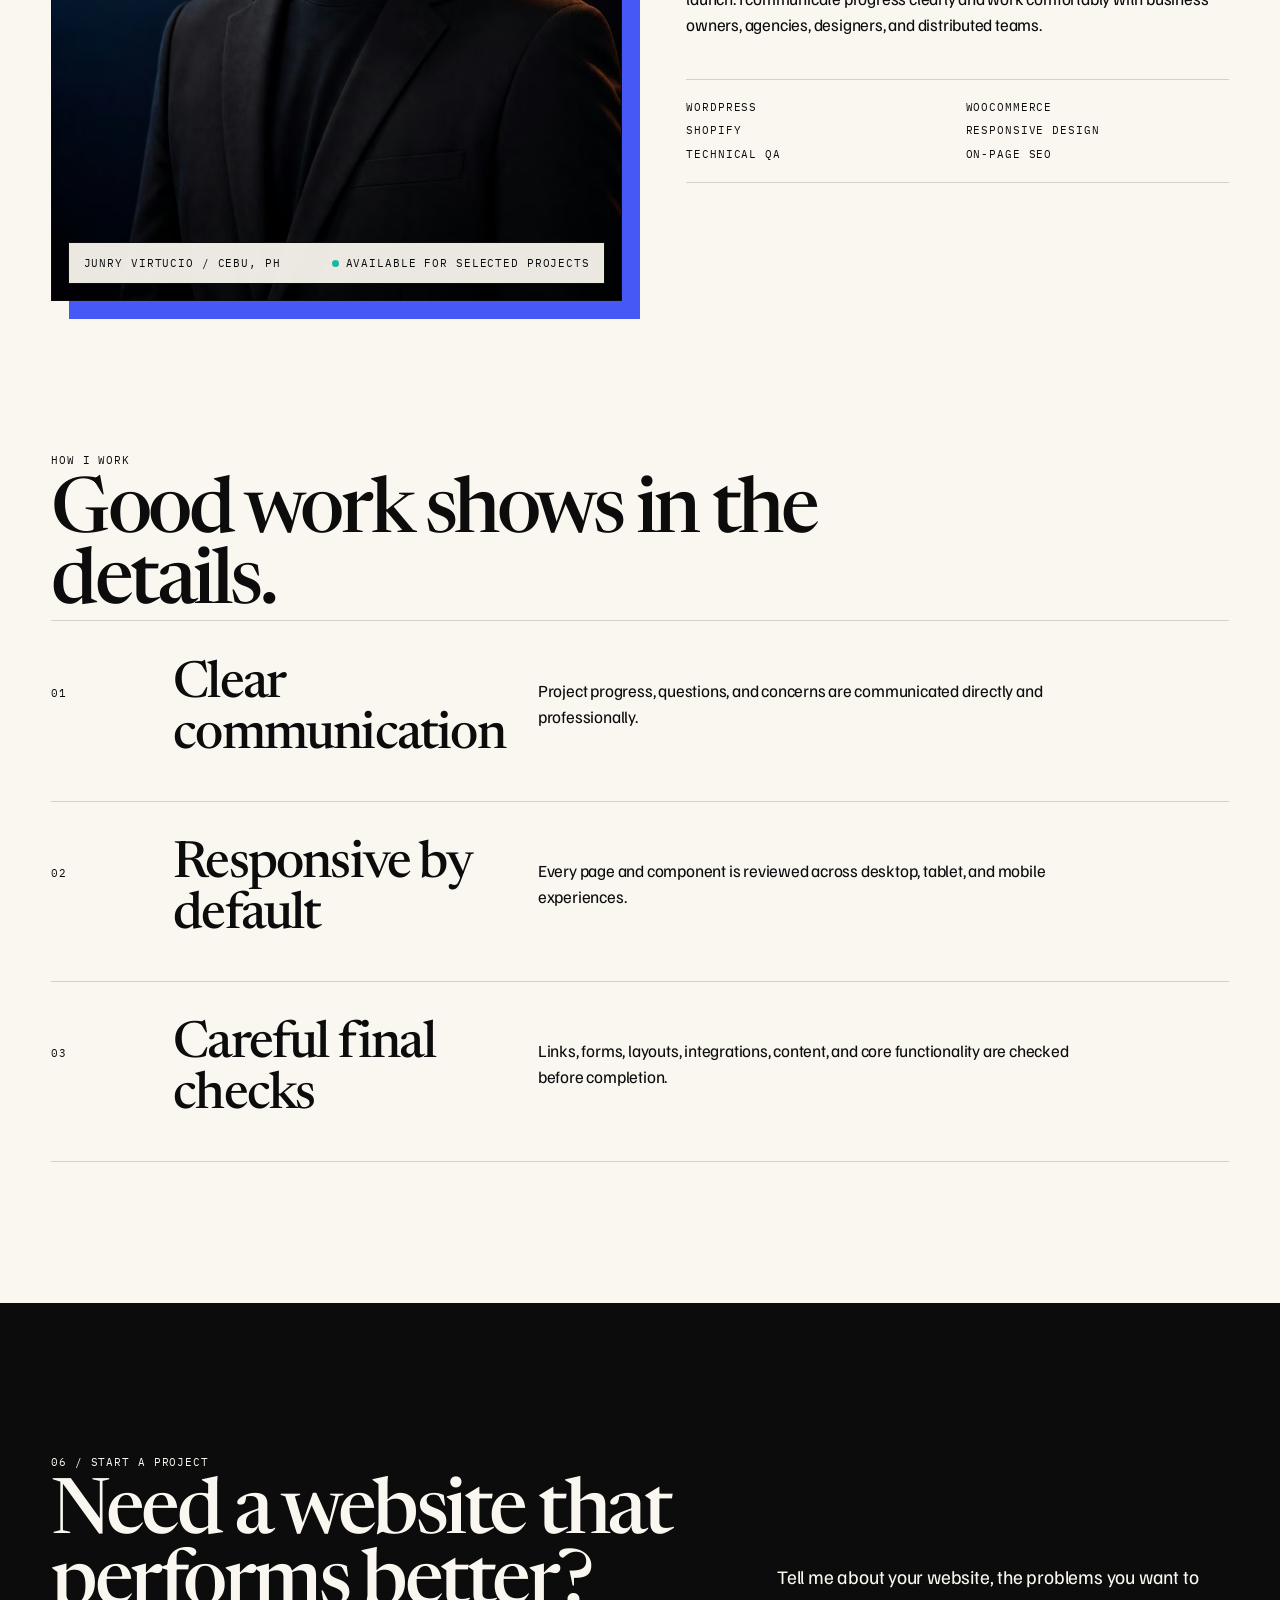
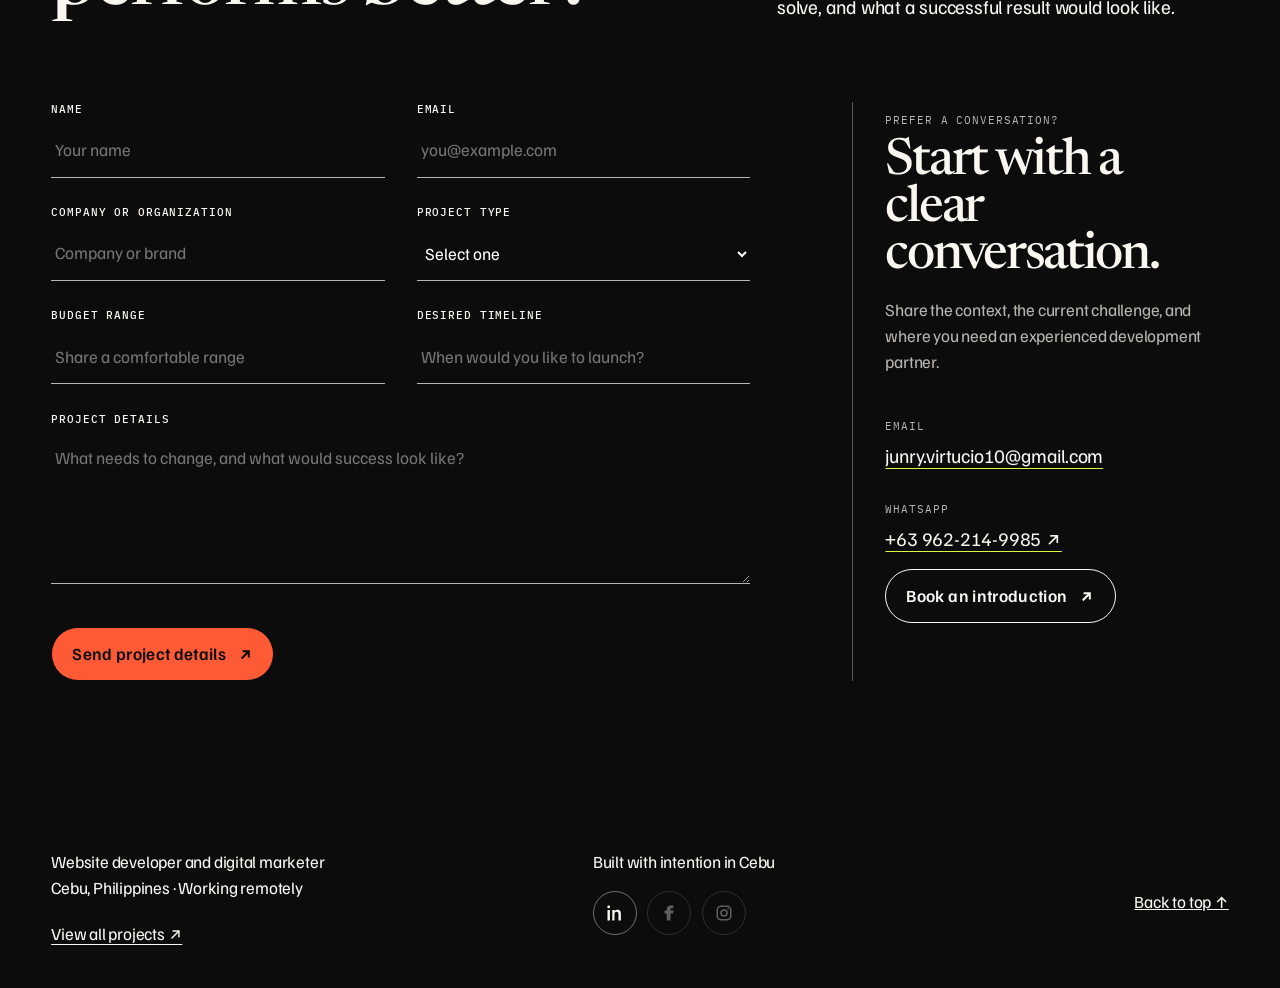
==== commit 5f1d08f6: "minor updates on Hero and Footer" ====
--- a/index.html
+++ b/index.html
@@ -289,7 +289,7 @@
     <section class="section ink-section" id="contact" aria-labelledby="contact-title" data-od-id="contact">
       <div class="shell">
         <header class="contact-head">
-          <div><p class="kicker">06 / Start a project</p><h2 class="section-title" id="contact-title" data-od-id="contact-heading">Have a website that needs to work harder? Let’s build it properly.</h2></div>
+          <div><p class="kicker">06 / Start a project</p><h2 class="section-title" id="contact-title" data-od-id="contact-heading">Need a website that performs better?</h2></div>
           <p class="section-intro">Tell me about your website, the problems you want to solve, and what a successful result would look like.</p>
         </header>
         <div class="contact-grid">
@@ -298,9 +298,9 @@
             <input type="hidden" name="_subject" value="New portfolio project inquiry">
             <input type="hidden" name="_template" value="table">
             <input type="hidden" name="_captcha" value="false">
-            <div class="field"><label for="name">Name</label><input id="name" name="name" autocomplete="name" required></div>
-            <div class="field"><label for="email">Email</label><input id="email" name="email" type="email" autocomplete="email" required></div>
-            <div class="field"><label for="company">Company or organization</label><input id="company" name="company" autocomplete="organization"></div>
+            <div class="field"><label for="name">Name</label><input id="name" name="name" autocomplete="name" placeholder="Your name" required></div>
+            <div class="field"><label for="email">Email</label><input id="email" name="email" type="email" autocomplete="email" placeholder="you@example.com" required></div>
+            <div class="field"><label for="company">Company or organization</label><input id="company" name="company" autocomplete="organization" placeholder="Company or brand"></div>
             <div class="field"><label for="project-type">Project type</label><select id="project-type" name="project_type" required><option value="">Select one</option><option>New website</option><option>Website redesign</option><option>WordPress development</option><option>E-commerce</option><option>Landing page</option><option>SEO improvements</option><option>GHL or marketing systems</option><option>Ongoing website support</option></select></div>
             <div class="field"><label for="budget">Budget range</label><input id="budget" name="budget" placeholder="Share a comfortable range"></div>
             <div class="field"><label for="timeline">Desired timeline</label><input id="timeline" name="timeline" placeholder="When would you like to launch?"></div>
@@ -311,7 +311,7 @@
             </div>
           </form>
           <aside class="contact-aside">
-            <p class="kicker">Prefer a conversation?</p><h3 class="section-title contact-note-title">Start with a focused conversation.</h3>
+            <p class="kicker">Prefer a conversation?</p><h3 class="section-title contact-note-title">Start with a<br>clear conversation.</h3>
             <p>Share the context, the current challenge, and where you need an experienced development partner.</p>
             <div class="contact-direct">
               <div class="contact-method">
@@ -332,7 +332,6 @@
 
   <footer class="site-footer" data-od-id="footer">
     <div class="shell">
-      <p class="footer-wordmark">JUNRY/VIRTUCIO</p>
       <div class="footer-row">
         <div>Website developer and digital marketer<br>Cebu, Philippines · Working remotely<br><a class="footer-projects-link" href="projects.html">View all projects ↗</a></div>
         <div>
--- a/styles.css
+++ b/styles.css
@@ -178,6 +178,7 @@
   margin: 0;
   overflow: hidden;
   background: #85858a url("assets/images/hero-portrait-background.png") center / cover no-repeat;
+  transition: box-shadow 420ms cubic-bezier(.22, .7, .15, 1);
 }
 .scroll-parallax { transform: translate3d(0, var(--parallax-y, 0px), 0); will-change: transform; }
 .reveal-on-scroll {
@@ -193,6 +194,12 @@
   height: 100%;
   object-fit: cover;
   object-position: center 24%;
+  transform: scale(1);
+  transition: transform 500ms cubic-bezier(.22, .7, .15, 1), opacity 300ms cubic-bezier(.16, 1, .3, 1);
+  transform-origin: center center;
+}
+.hero-portrait:hover img {
+  transform: scale(1.04);
 }
 .hero-portrait-hover {
   opacity: 0;
@@ -288,6 +295,7 @@
 
 /* Services */
 .ink-section { background: var(--ink); color: var(--paper); }
+#contact.ink-section { padding-bottom: clamp(2rem, 5vw, 4rem); }
 [data-theme="dark"] .ink-section,
 [data-theme="dark"] .site-footer { background: oklch(11% 0.012 82); color: var(--ink); }
 [data-theme="dark"] .ink-section .service-button,
@@ -394,12 +402,40 @@
 .field-wide { grid-column: 1 / -1; }
 .field label { font: 500 .69rem/1.35 var(--font-mono); letter-spacing: .08em; text-transform: uppercase; }
 .field input, .field select, .field textarea {
-  width: 100%; min-height: 54px; padding: .7rem 0; border: 0; border-bottom: 1px solid var(--stone);
-  border-radius: 0; background: transparent; color: var(--paper); outline: none;
+  width: 100%; min-height: 54px; padding: .7rem .25rem; border: 0; border-bottom: 1px solid var(--stone);
+  border-radius: 0; background: transparent; color: #fff; outline: none;
+  caret-color: #fff;
 }
 .field textarea { min-height: 150px; resize: vertical; }
-.field input:focus, .field select:focus, .field textarea:focus { border-color: var(--acid); box-shadow: 0 2px 0 var(--acid); }
+.field input:focus, .field select:focus, .field textarea:focus { border-color: var(--acid); box-shadow: 0 2px 0 var(--acid); background: transparent; }
 .field select option { color: var(--ink); background: var(--paper); }
+.field input::placeholder,
+.field textarea::placeholder,
+.field input::-webkit-input-placeholder,
+.field textarea::-webkit-input-placeholder,
+.field input::-moz-placeholder,
+.field textarea::-moz-placeholder,
+.field input:-ms-input-placeholder,
+.field textarea:-ms-input-placeholder {
+  color: rgba(255, 255, 255, 0.46);
+  opacity: 1;
+}
+.field input:-webkit-autofill,
+.field input:-webkit-autofill:hover,
+.field input:-webkit-autofill:focus,
+.field input:-webkit-autofill:active,
+.field textarea:-webkit-autofill,
+.field textarea:-webkit-autofill:hover,
+.field textarea:-webkit-autofill:focus,
+.field textarea:-webkit-autofill:active,
+.field select:-webkit-autofill,
+.field select:-webkit-autofill:hover,
+.field select:-webkit-autofill:focus,
+.field select:-webkit-autofill:active {
+  -webkit-box-shadow: 0 0 0 1000px transparent inset !important;
+  -webkit-text-fill-color: #fff !important;
+  color: #fff !important;
+}
 .form-actions { grid-column: 1/-1; display: flex; flex-wrap: wrap; gap: 1rem; align-items: center; margin-top: 1rem; }
 .form-status { min-height: 1.5em; color: var(--acid); font-size: .88rem; }
 .form-status.is-error { color: var(--coral); }
@@ -412,9 +448,9 @@
 .contact-aside .button { margin-top: 1rem; }
 
 /* Footer */
-.site-footer { padding: 5rem 0 2rem; background: var(--ink); color: var(--paper); border-top: 1px solid color-mix(in oklch, var(--stone) 45%, transparent); }
-.footer-wordmark { margin: 0; font: 500 clamp(4.5rem, 14vw, 14rem)/.75 var(--font-display); letter-spacing: -.065em; white-space: nowrap; }
-.footer-row { display: grid; grid-template-columns: 1fr 1fr auto; gap: 2rem; margin-top: 5rem; padding-top: 1.5rem; border-top: 1px solid color-mix(in oklch, var(--stone) 45%, transparent); }
+.site-footer { padding: 5rem 0 2rem; background: var(--ink); color: var(--paper); border-top: 0; }
+.footer-wordmark { display: none; }
+.footer-row { display: grid; grid-template-columns: 1fr 1fr auto; gap: 2rem; margin-top: 0; padding-top: 1.5rem; border-top: 0; }
 .footer-socials { display: flex; flex-wrap: wrap; gap: .65rem; margin-top: 1rem; color: var(--stone); }
 .footer-socials .social-link { width: 44px; height: 44px; display: inline-grid; place-items: center; flex: 0 0 auto; border: 1px solid color-mix(in oklch, var(--stone) 58%, transparent); border-radius: 50%; color: var(--paper); text-decoration: none; transition: transform .2s, border-color .2s, background .2s, color .2s; }
 .footer-socials .social-link svg { width: 18px; height: 18px; fill: currentColor; }
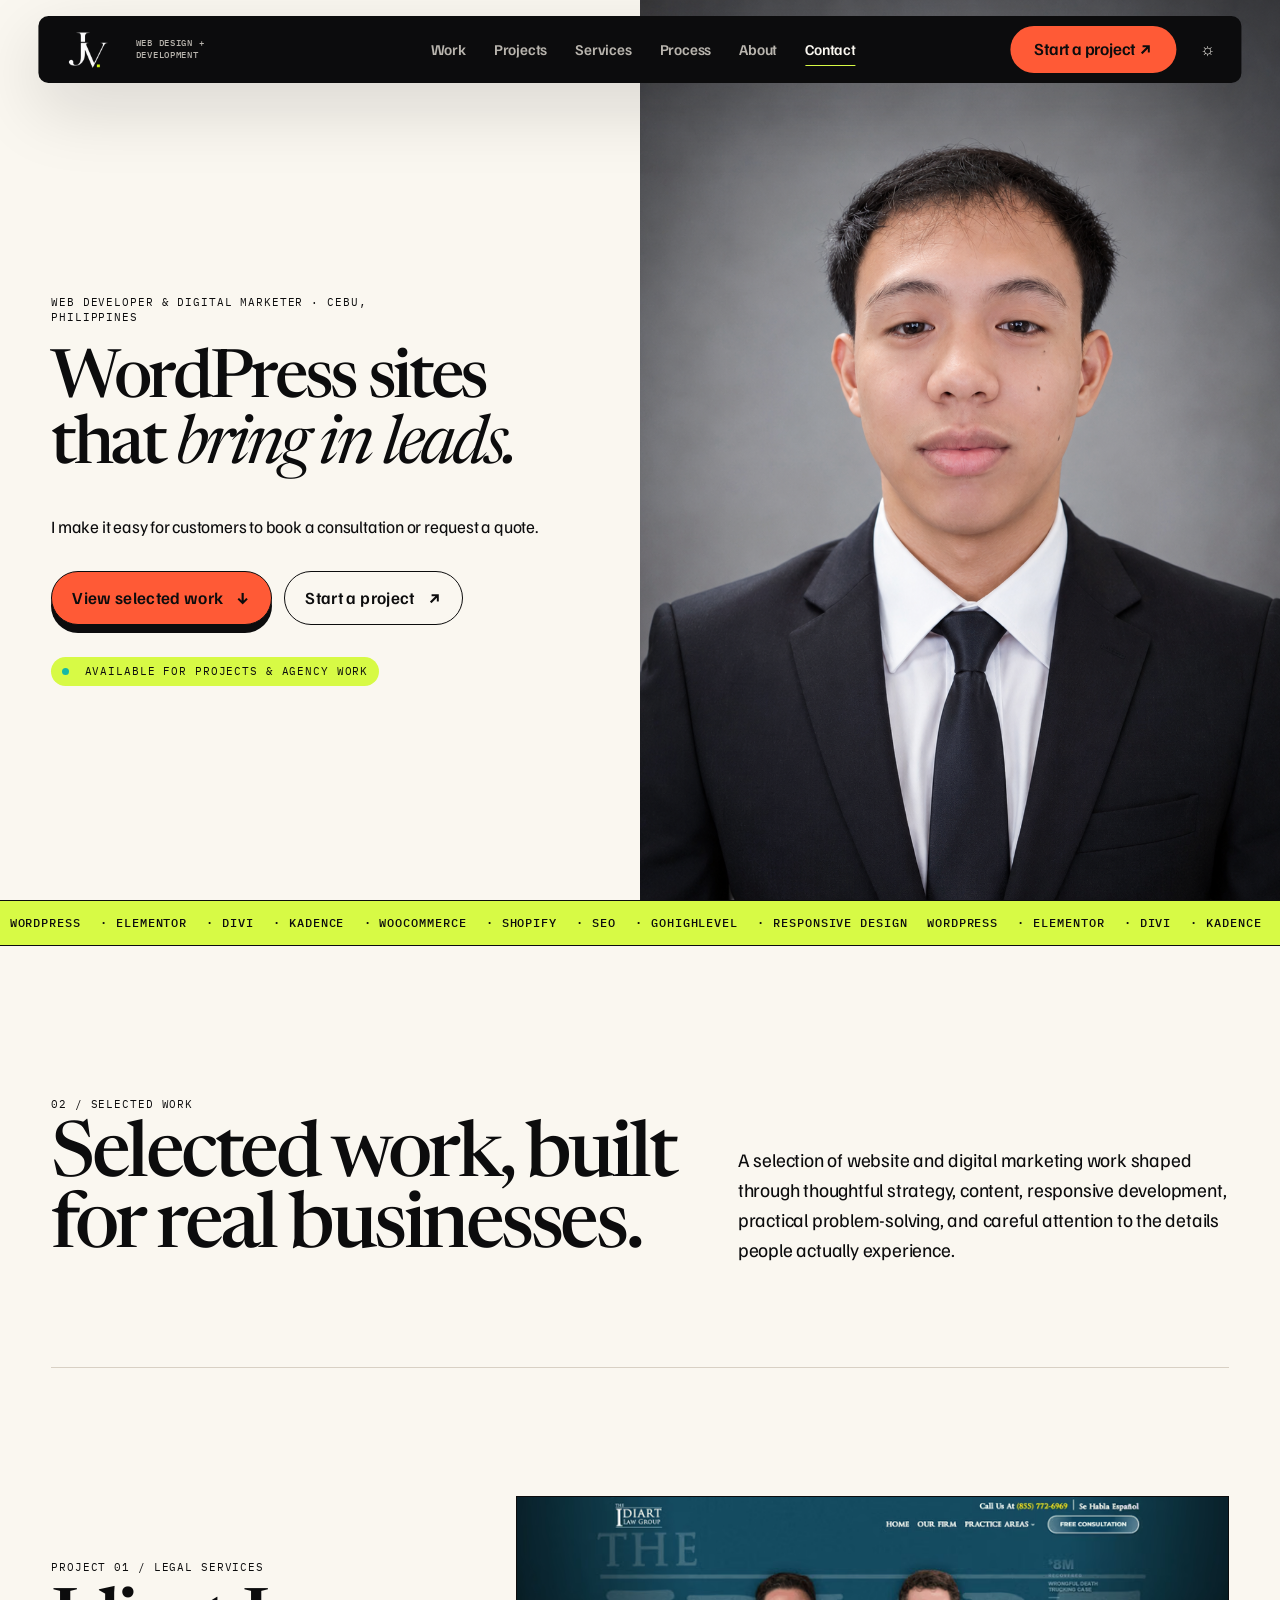
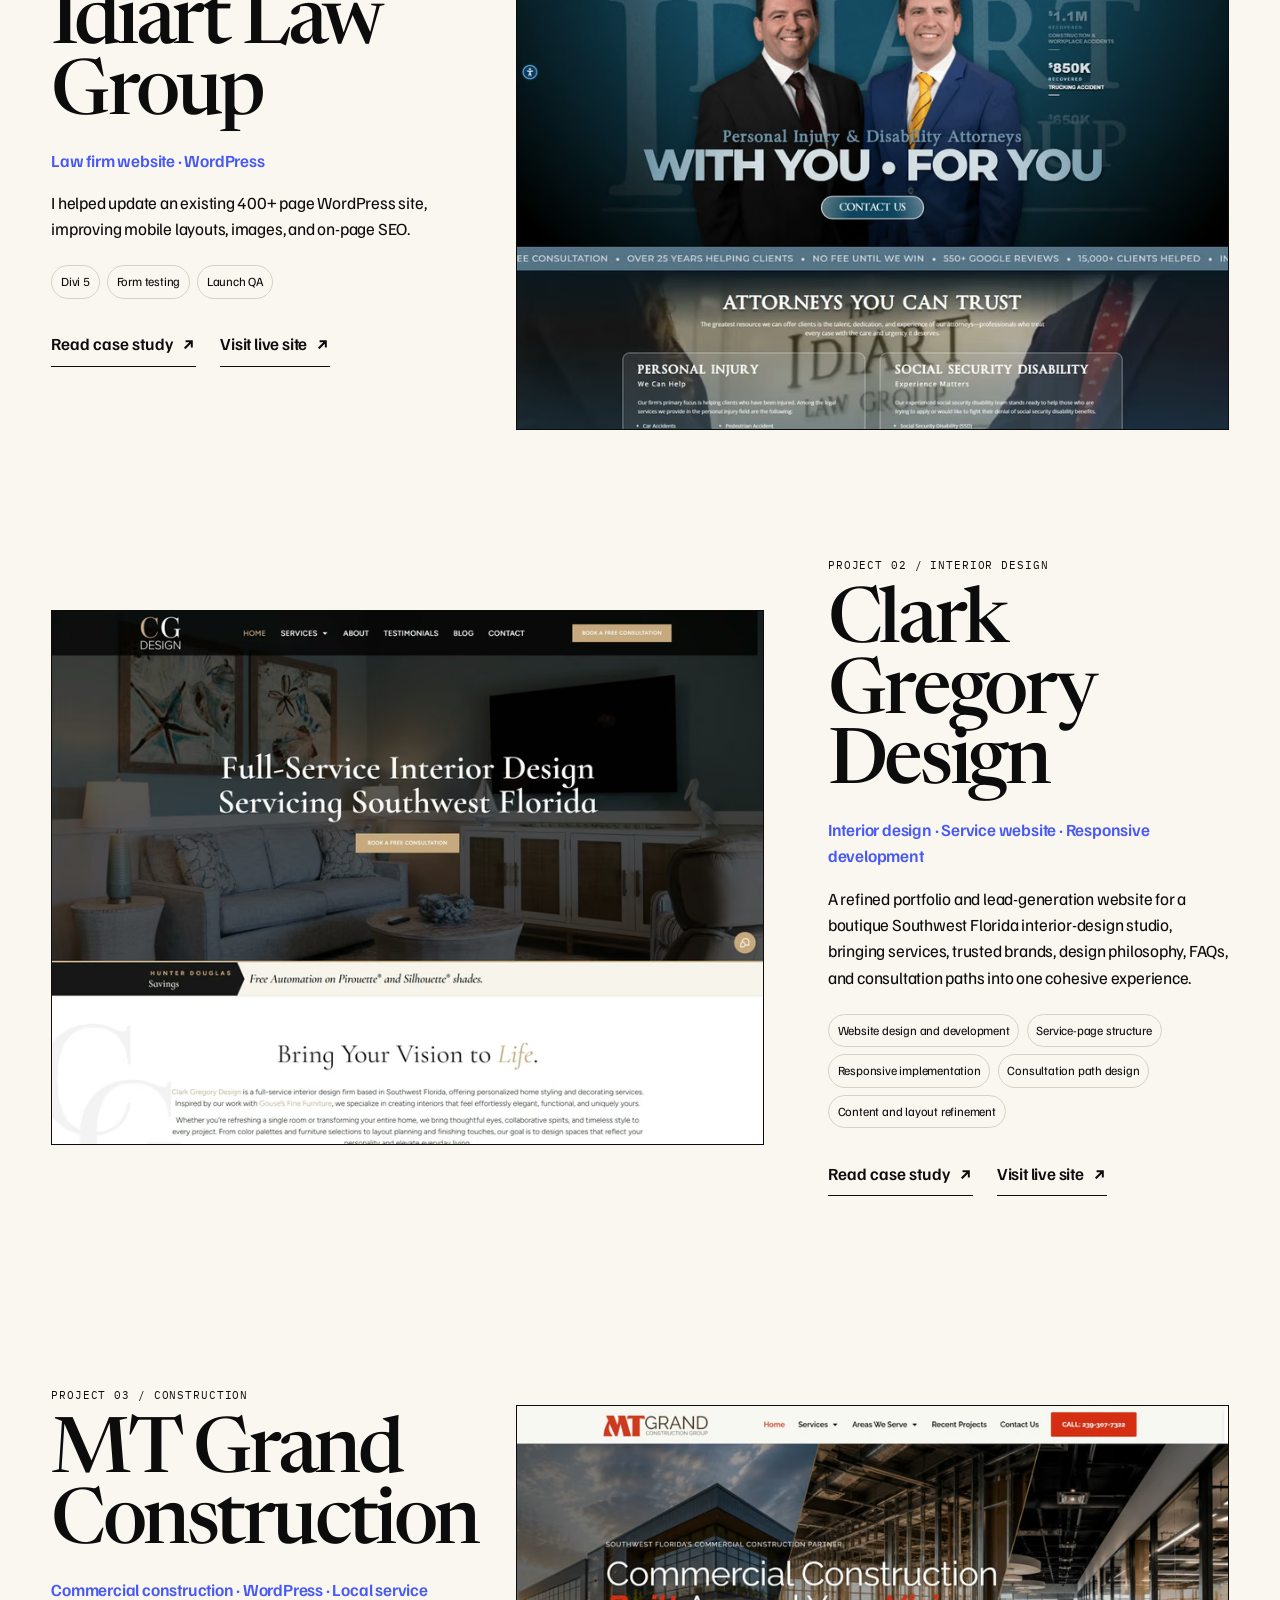
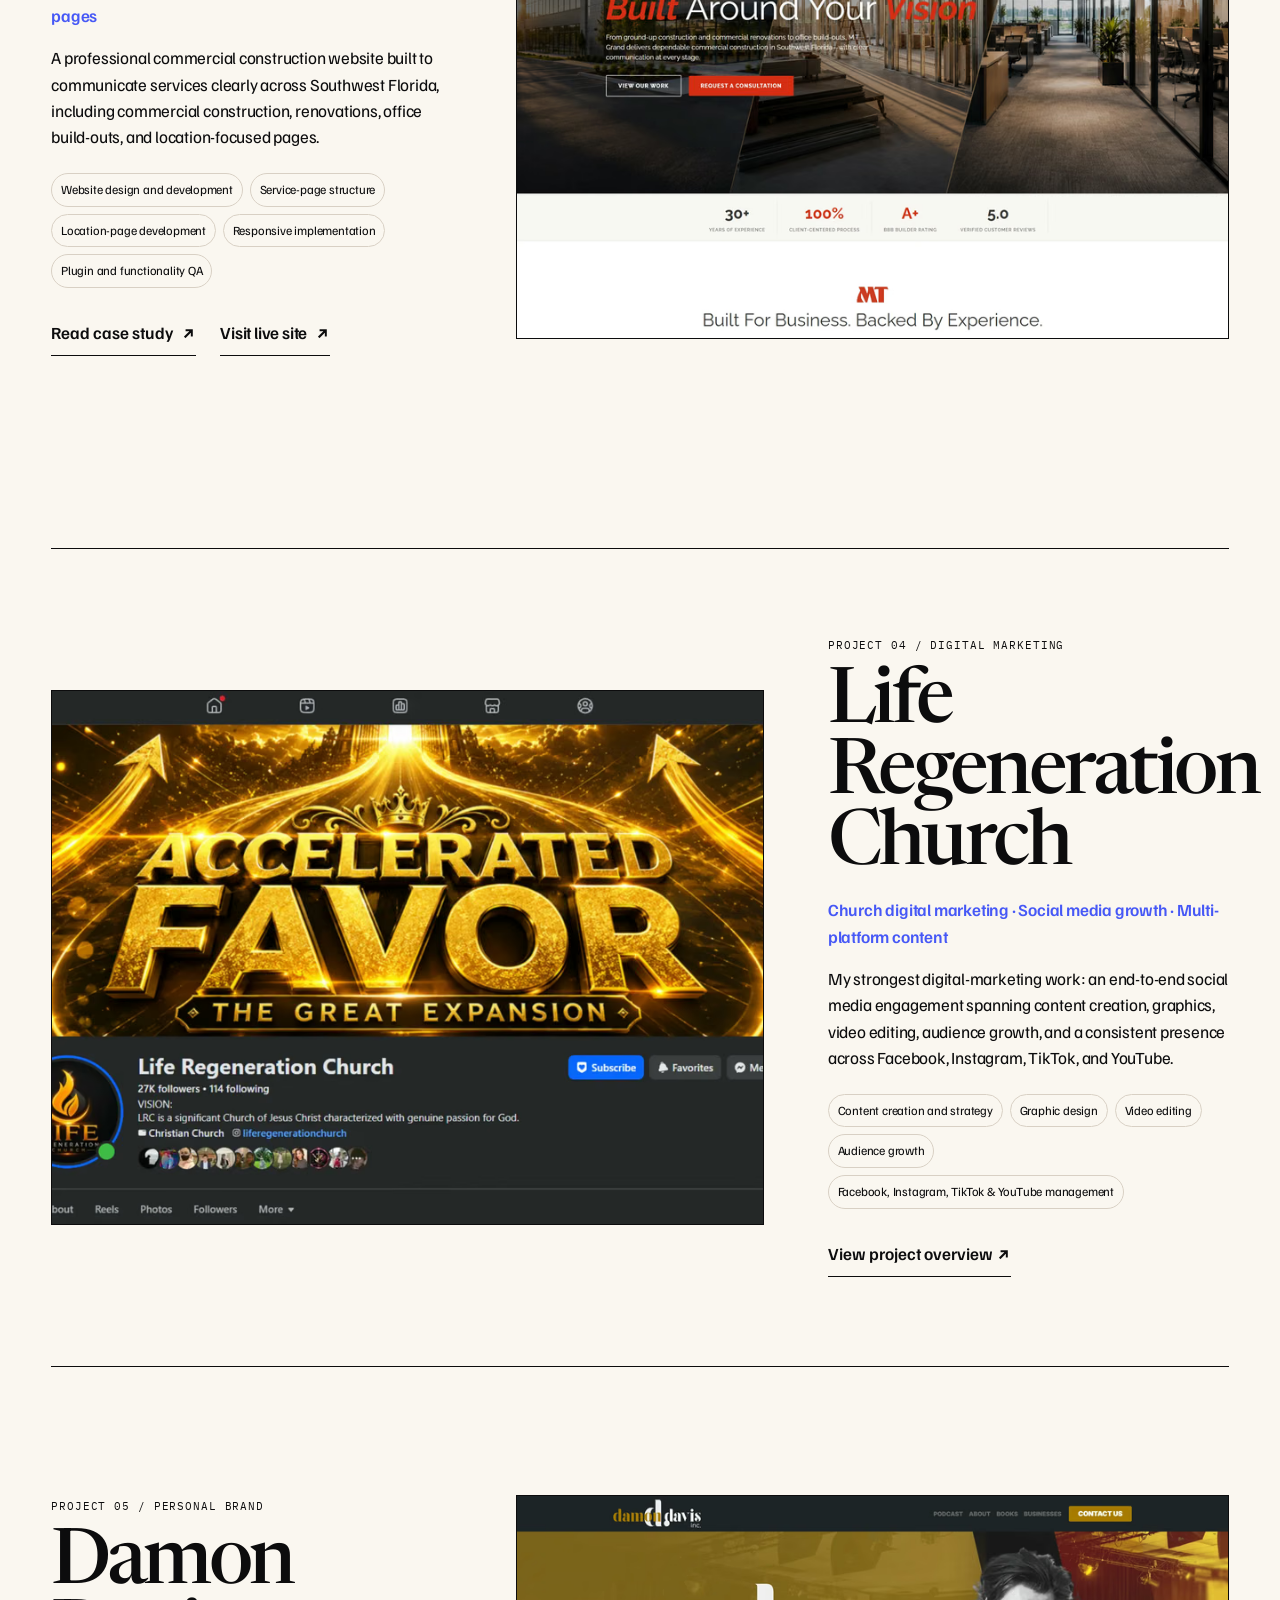
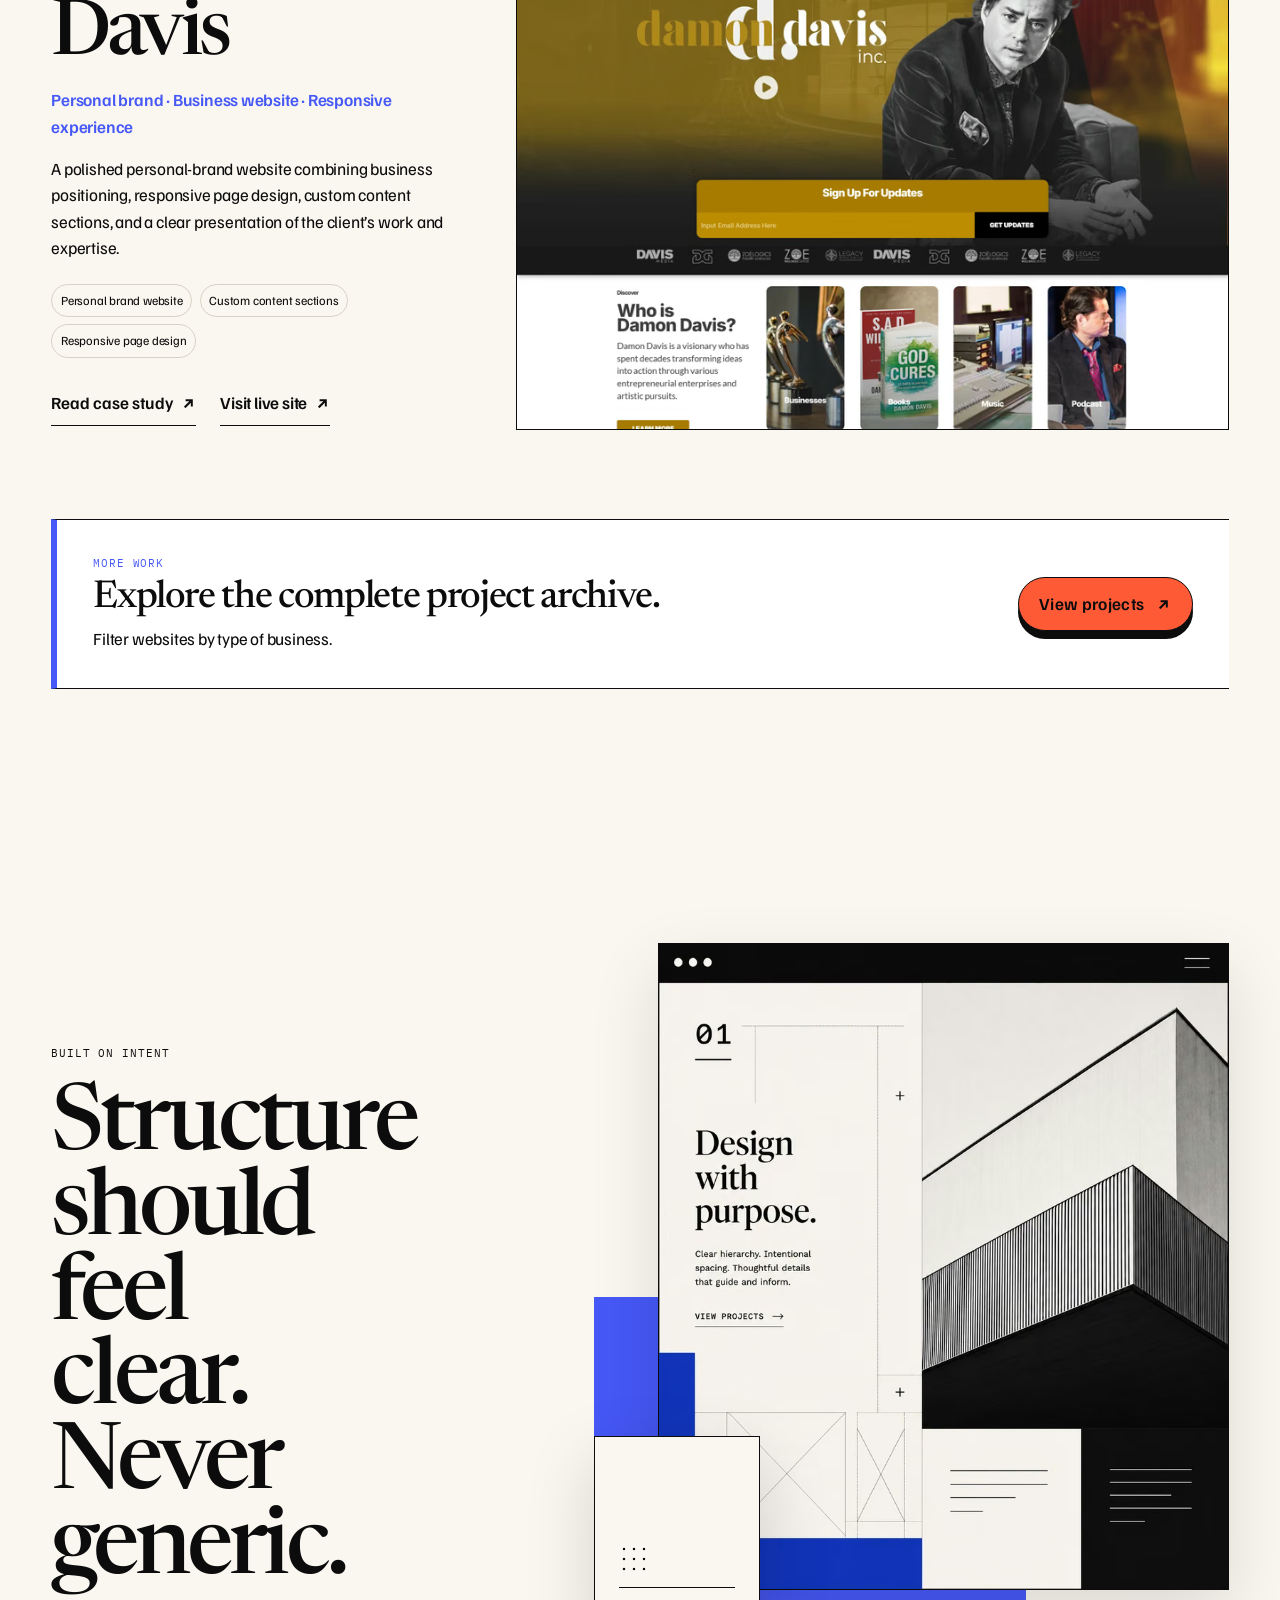
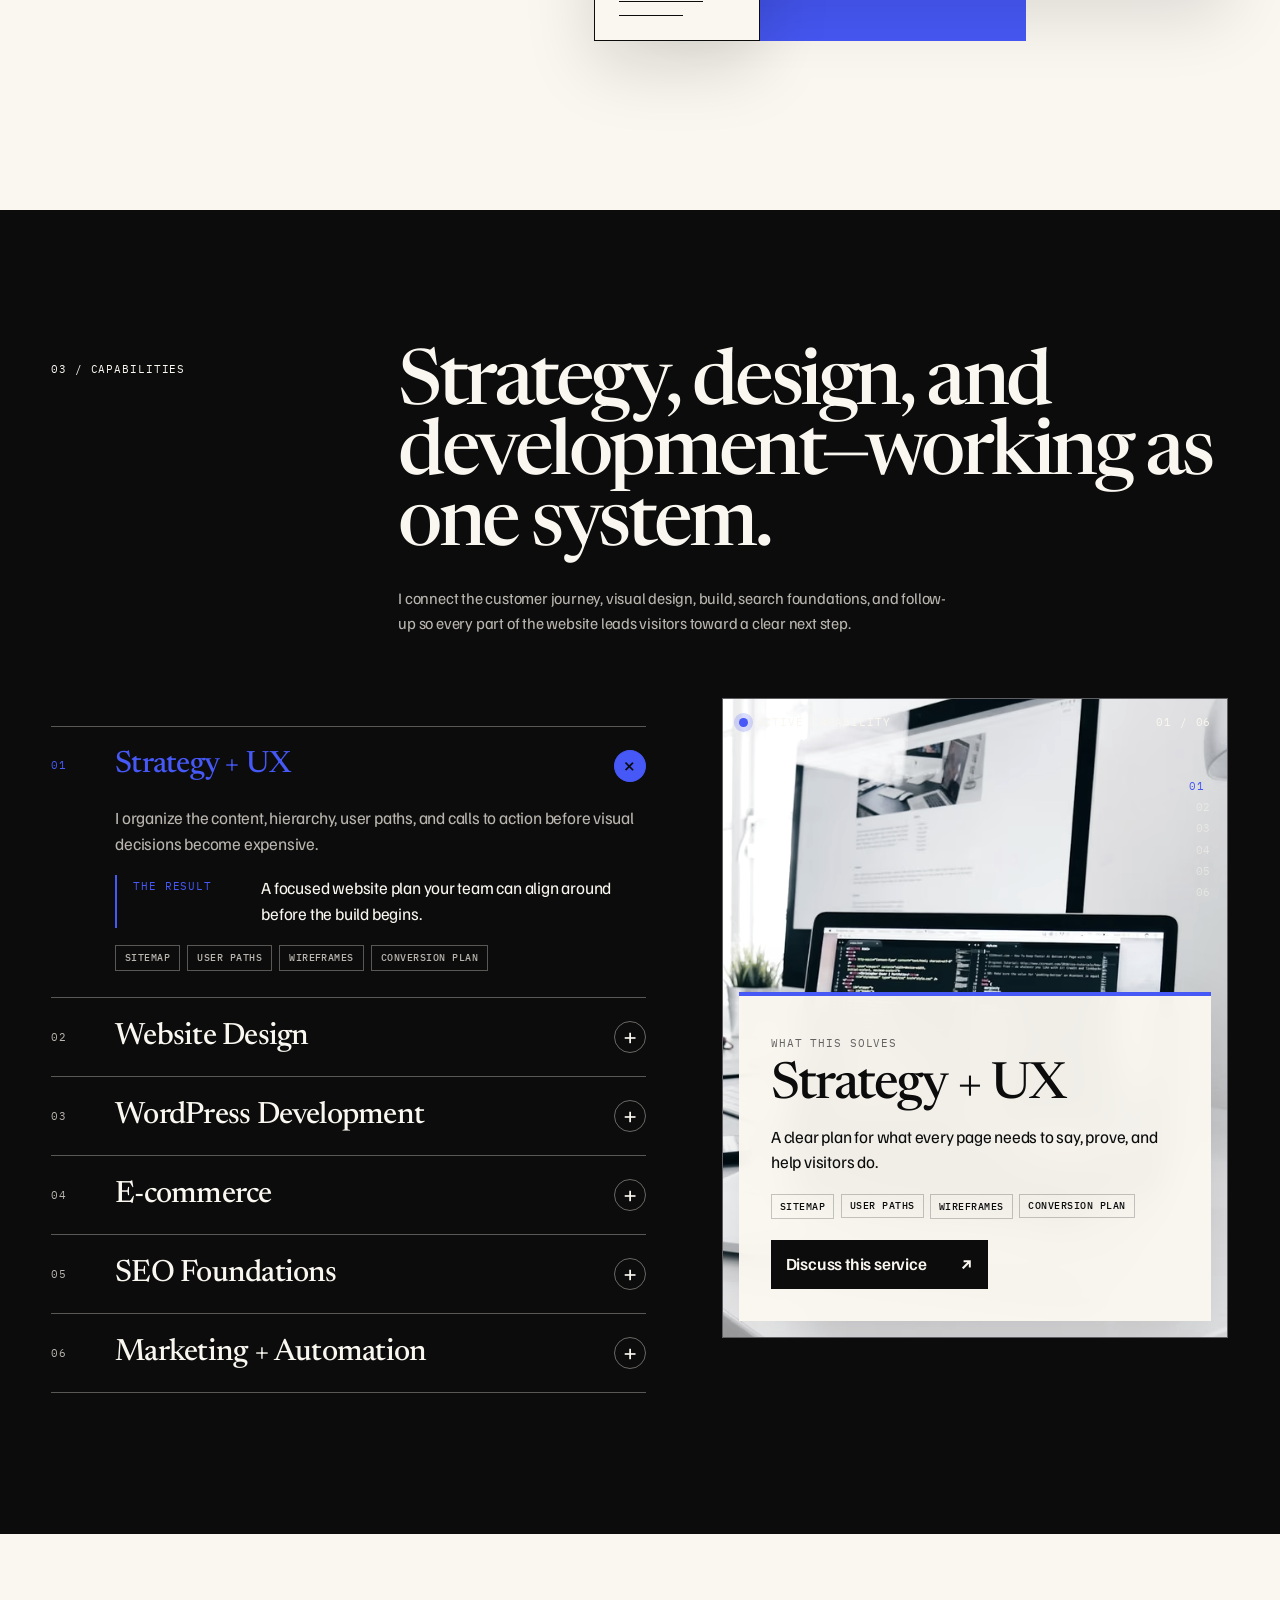
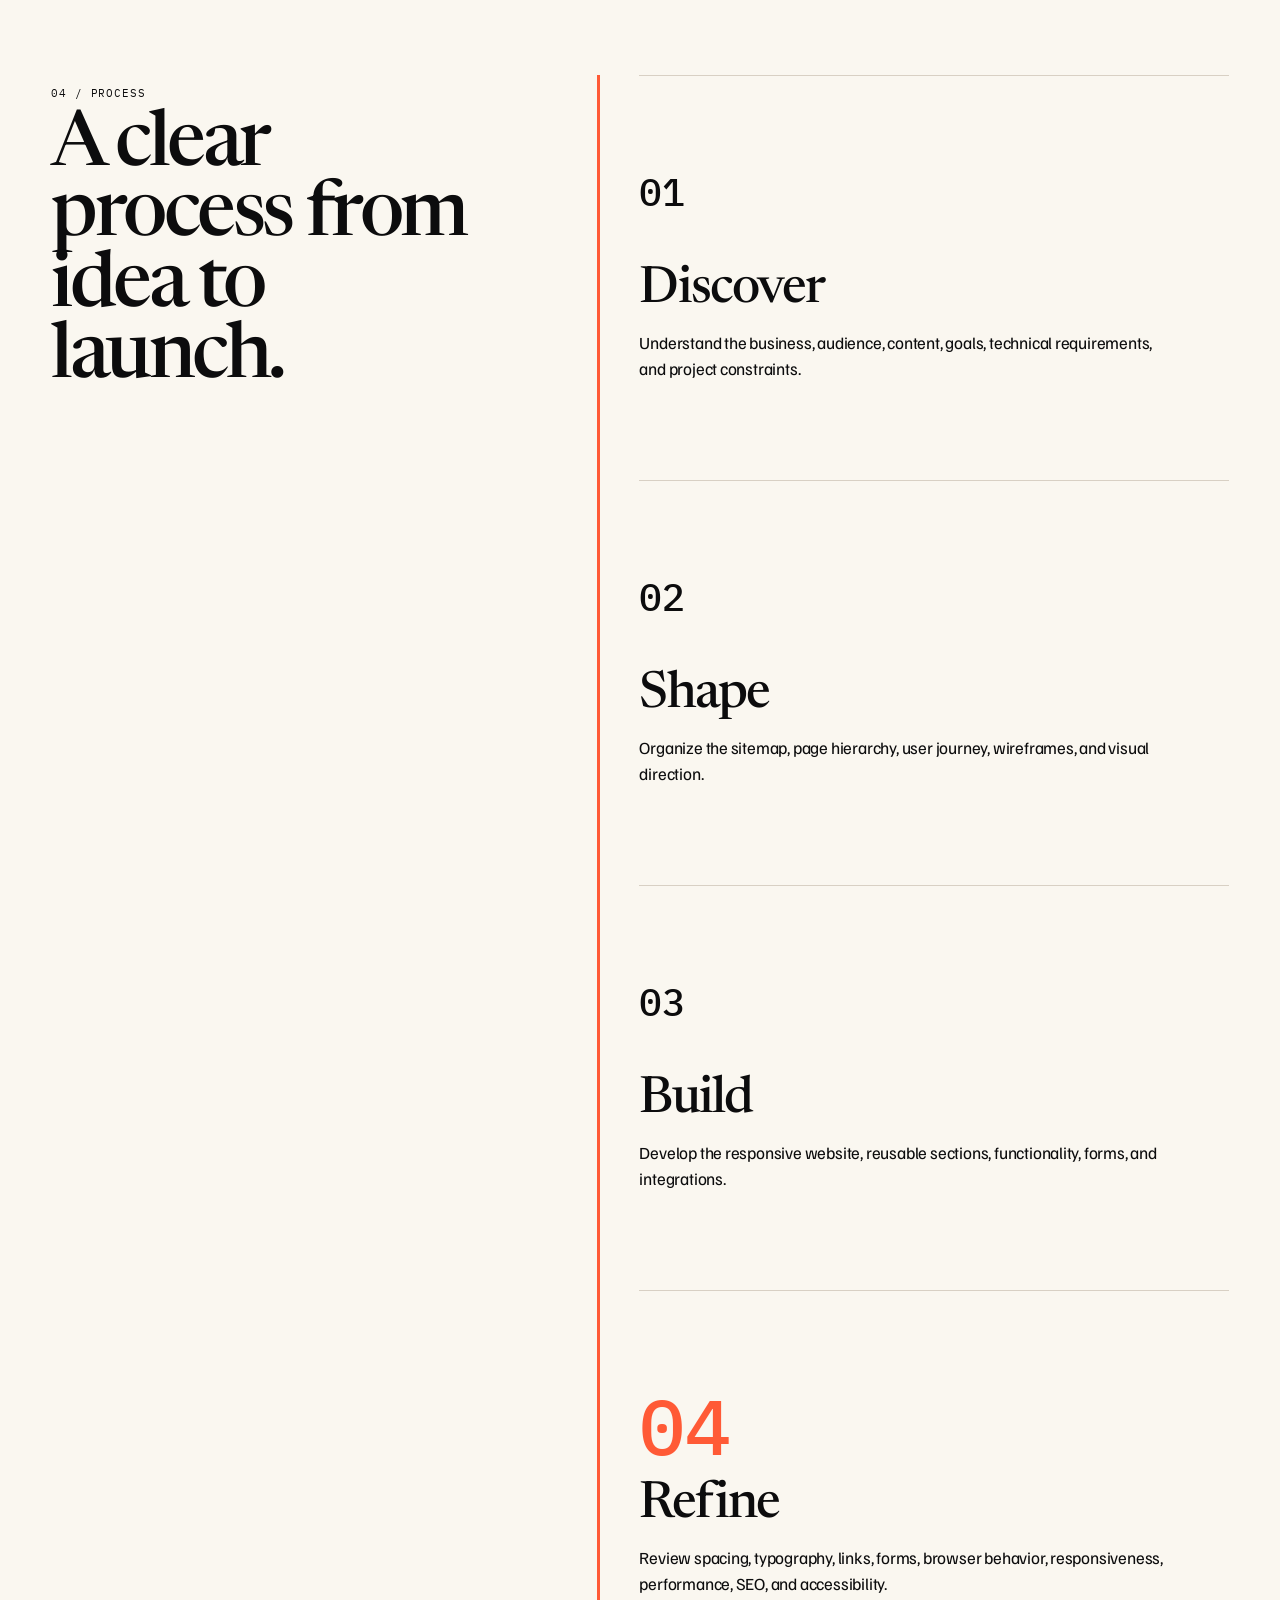
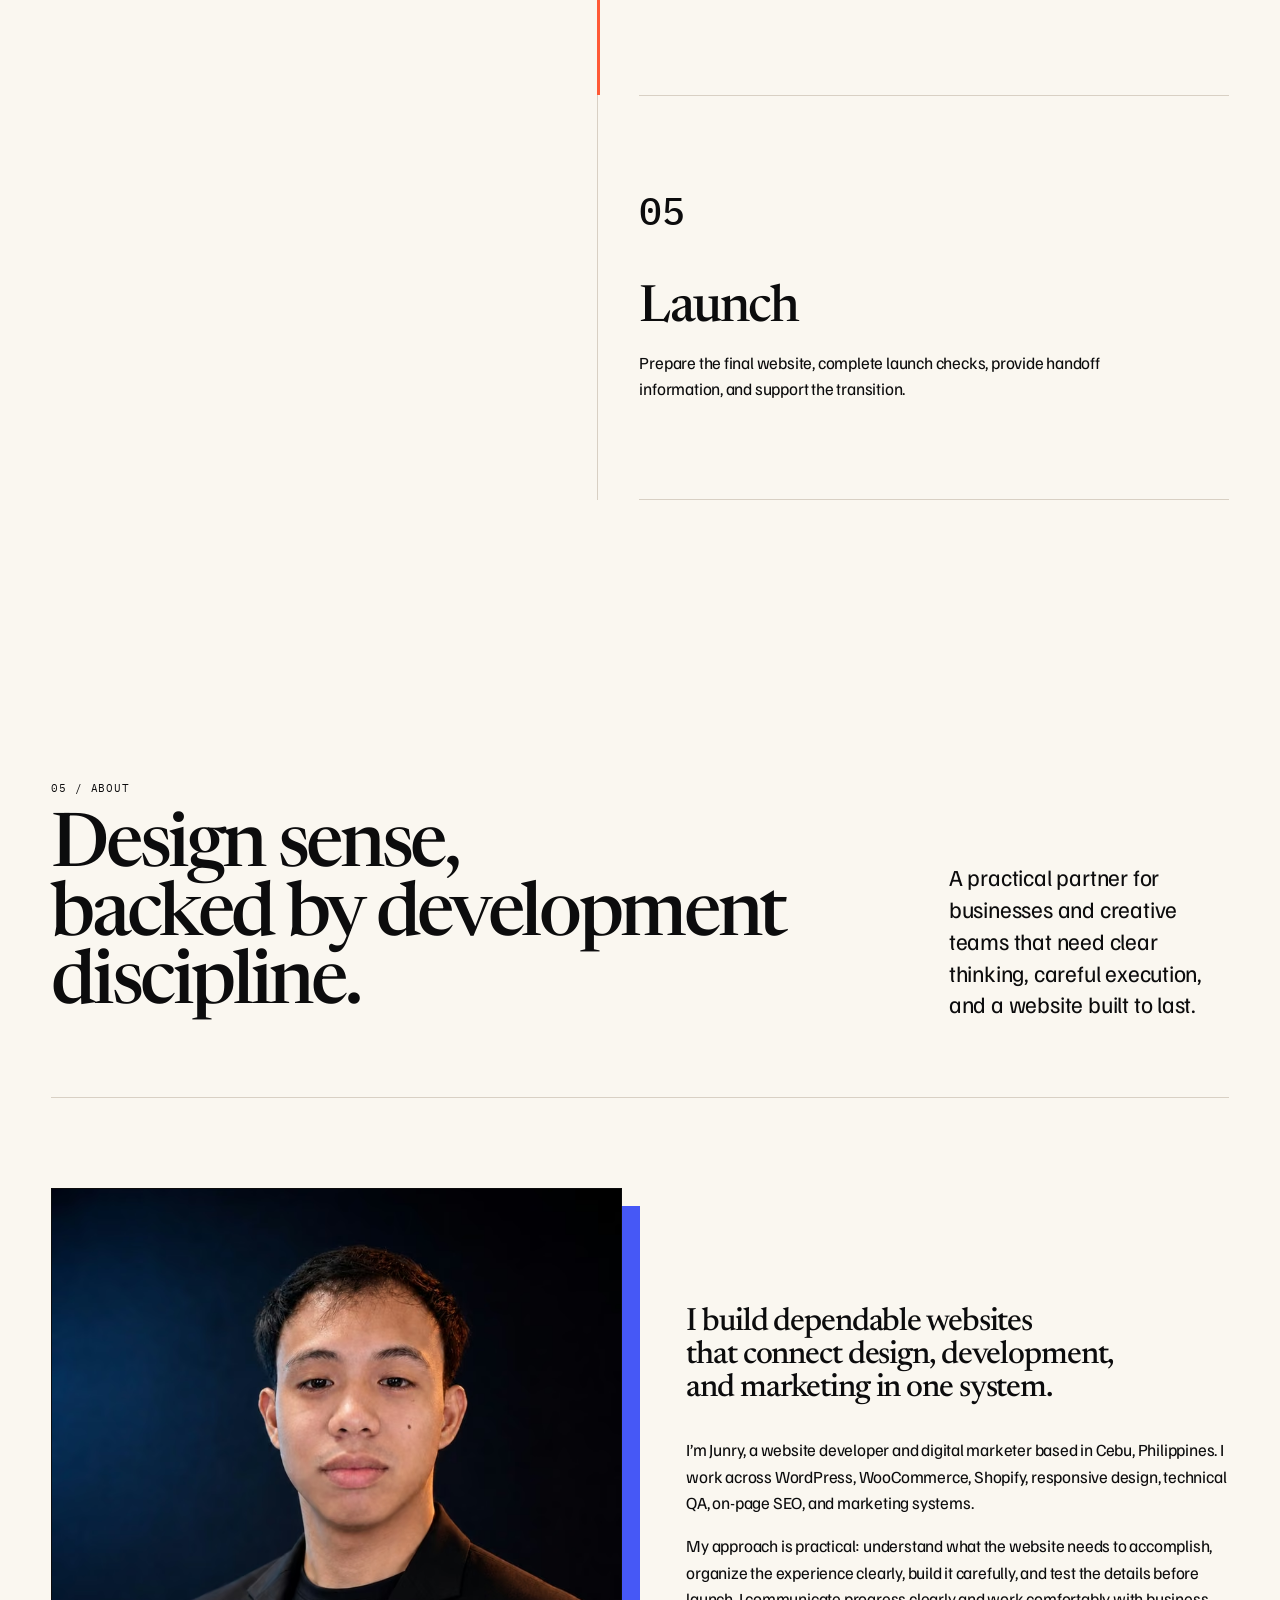
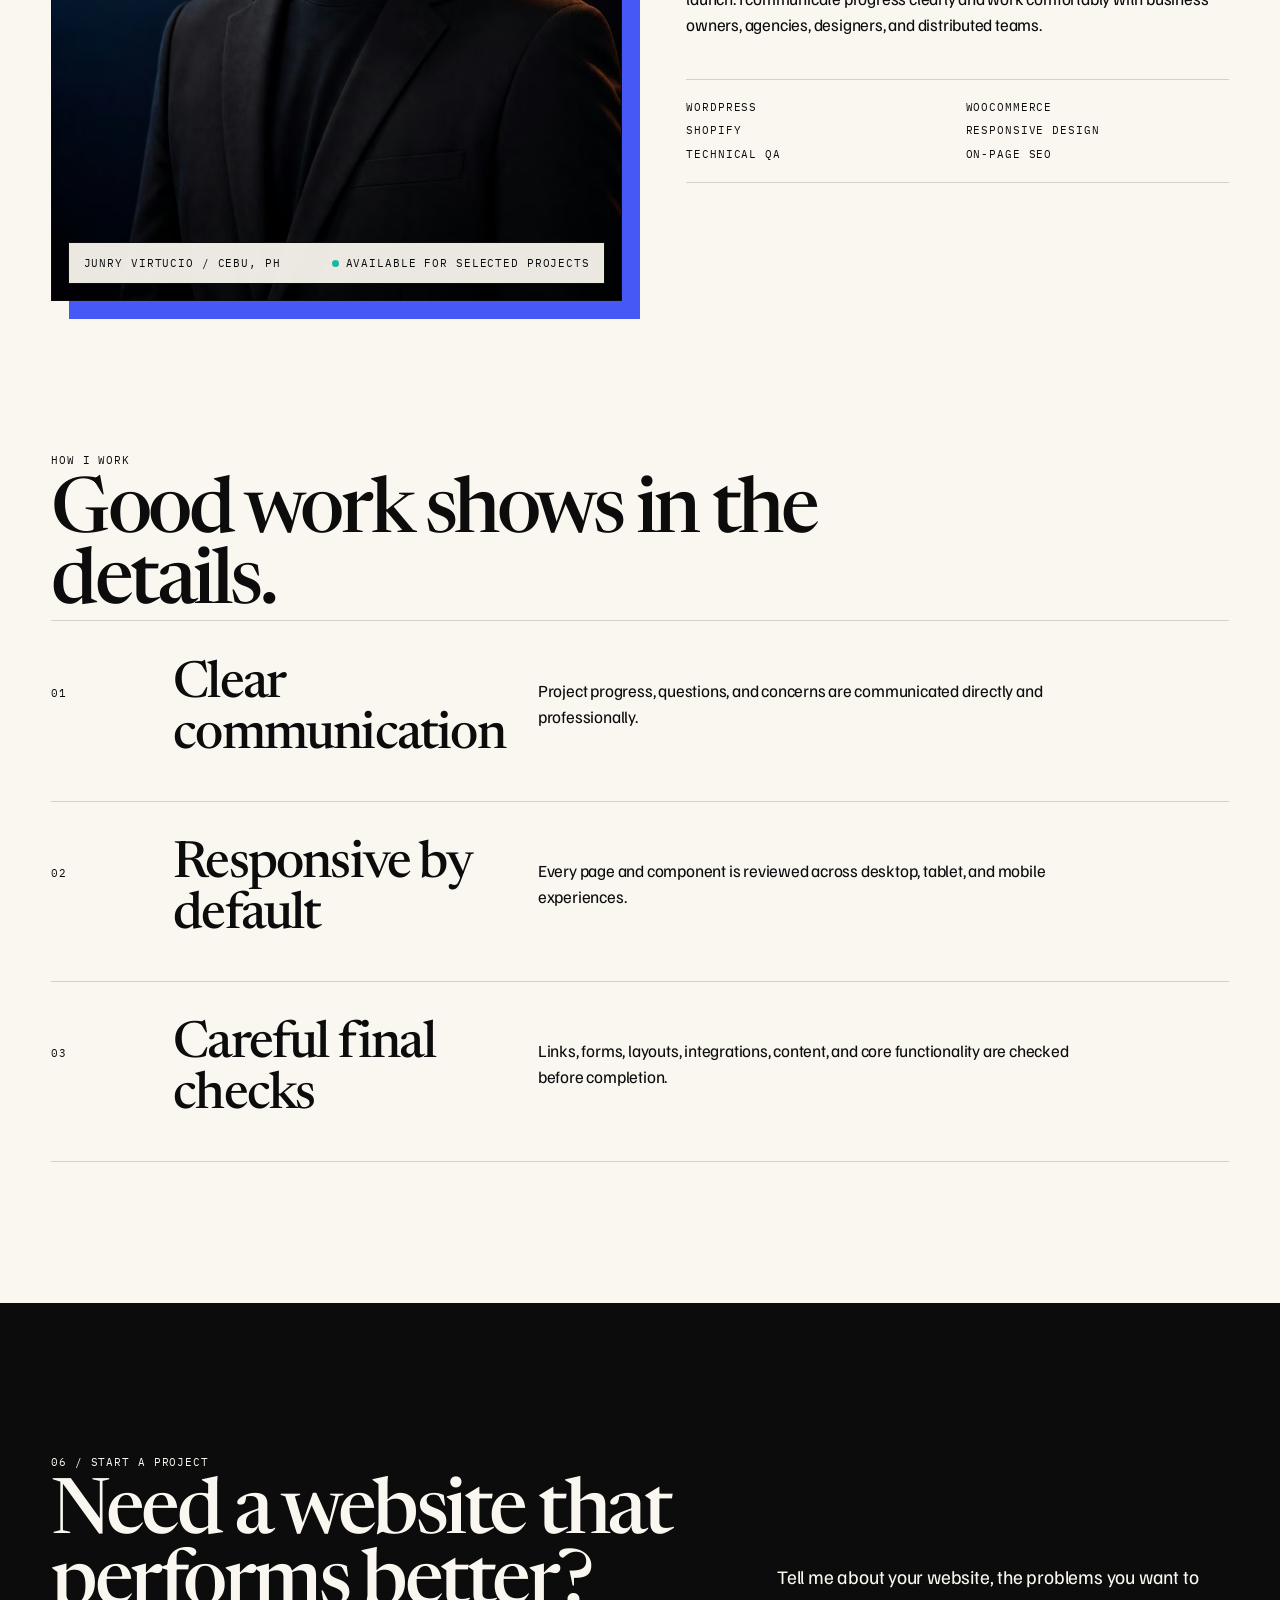
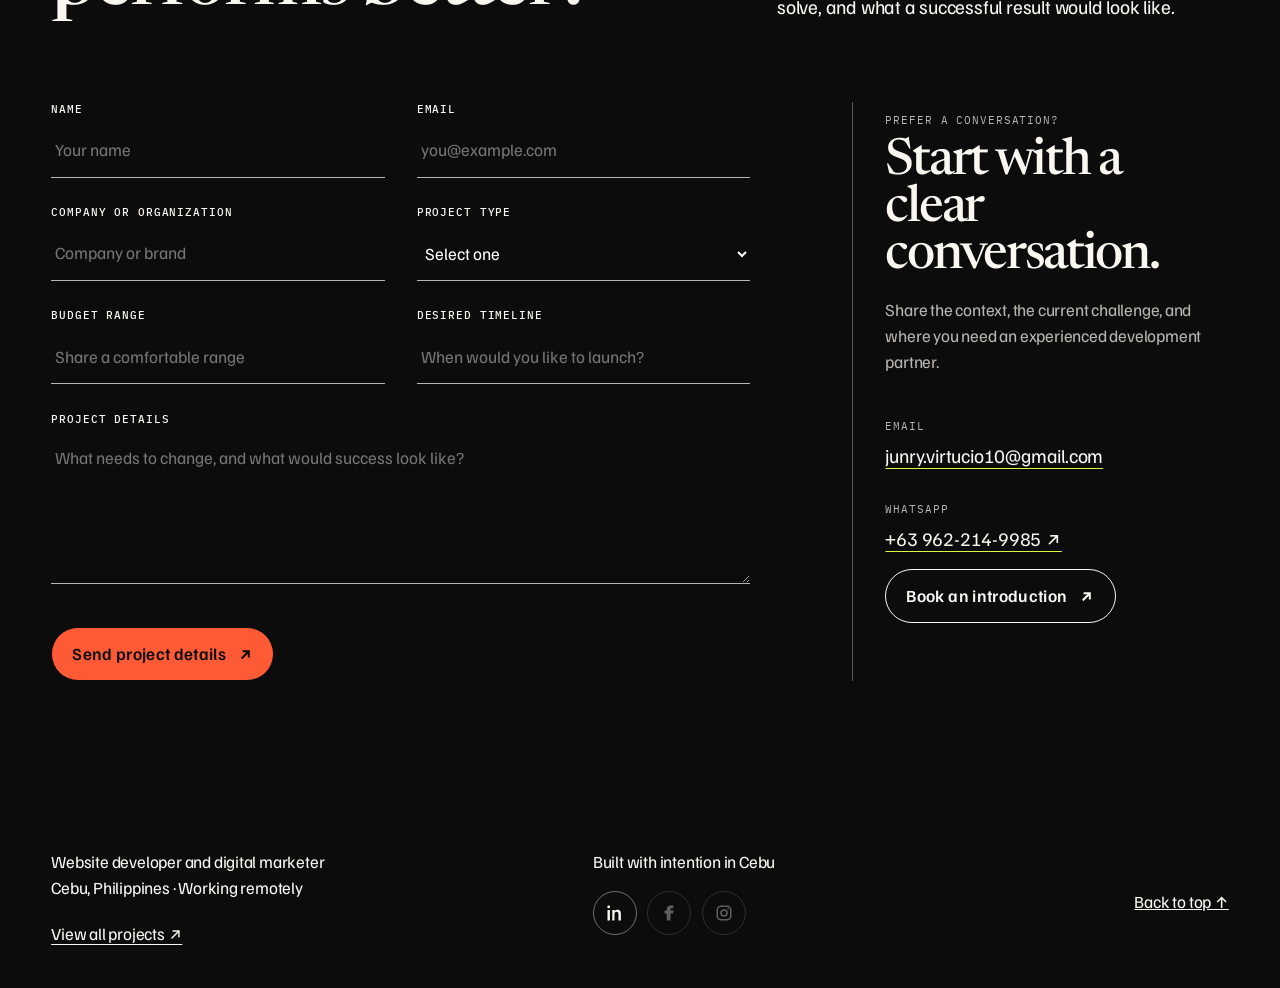
==== commit 88d557d0: "small updates" ====
--- a/index.html
+++ b/index.html
@@ -28,28 +28,27 @@
   <link rel="preconnect" href="https://fonts.googleapis.com">
   <link rel="preconnect" href="https://fonts.gstatic.com" crossorigin>
   <link href="https://fonts.googleapis.com/css2?family=Familjen+Grotesk:ital,wght@0,400;0,500;0,600;1,400&family=IBM+Plex+Mono:wght@400;500&family=Newsreader:ital,opsz,wght@0,6..72,400;0,6..72,500;1,6..72,400;1,6..72,500&display=swap" rel="stylesheet">
-  <link rel="stylesheet" href="styles.css?v=19">
+  <link rel="stylesheet" href="styles.css?v=24">
 </head>
 <body data-page="home">
   <a class="skip-link" href="#main">Skip to main content</a>
   <div id="site-navigation-root"></div>
 
-  <main id="main">
-    <section class="hero" id="top" aria-labelledby="hero-title" data-od-id="hero">
+  <main id="main" tabindex="-1">
+    <section class="hero" id="top" tabindex="-1" aria-labelledby="hero-title" data-od-id="hero">
       <div class="hero-grid">
         <div class="hero-copy">
-          <p class="hero-eyebrow kicker">Independent web developer and digital marketer · Cebu, Philippines</p>
+          <p class="hero-eyebrow kicker">Web developer &amp; digital marketer · Cebu, Philippines</p>
           <h1 class="hero-title" id="hero-title" data-od-id="hero-heading">
-            <span class="hero-line"><span>I build</span></span>
-            <span class="hero-line"><span>sharp websites</span></span>
-            <span class="hero-line"><span>that <em>work hard.</em></span></span>
+            <span class="hero-line"><span>WordPress sites</span></span>
+            <span class="hero-line"><span>that <em>bring in leads.</em></span></span>
           </h1>
-          <p class="hero-support">I design and develop conversion-focused websites for growing businesses and creative teams—combining WordPress expertise, thoughtful UX, responsive execution, and practical digital marketing support.</p>
+          <p class="hero-support">I make it easy for customers to book a consultation or request a quote.</p>
           <div class="hero-actions">
             <a class="button button-primary" href="#work" data-od-id="hero-view-work">View selected work <span class="arrow">↓</span></a>
             <a class="button" href="#contact" data-od-id="hero-start-project">Start a project <span class="arrow">↗</span></a>
           </div>
-          <p class="availability mono"><i class="status-dot" aria-hidden="true"></i>Available for selected projects and agency collaborations · 2026</p>
+          <p class="availability mono"><i class="status-dot" aria-hidden="true"></i>Available for projects &amp; agency work</p>
         </div>
 
         <figure class="hero-portrait" data-od-id="hero-visual">
@@ -68,36 +67,61 @@
       </div>
     </section>
 
-    <section class="section" id="work" aria-labelledby="work-title" data-od-id="selected-work">
+    <section class="section" id="work" tabindex="-1" aria-labelledby="work-title" data-od-id="selected-work">
       <div class="shell">
         <header class="work-header">
           <div><p class="kicker">02 / Selected work</p><h2 class="section-title" id="work-title" data-od-id="work-heading">Selected work, built for real businesses.</h2></div>
-          <p class="section-intro">A selection of digital marketing and website work shaped through thoughtful strategy, content, responsive development, practical problem-solving, and careful attention to the details people actually experience.</p>
+          <p class="section-intro">A selection of website and digital marketing work shaped through thoughtful strategy, content, responsive development, practical problem-solving, and careful attention to the details people actually experience.</p>
         </header>
 
-        <article class="project project-a" data-od-id="project-life-regeneration-church">
+        <article class="project project-a" data-od-id="project-idiart-law-group">
           <div class="project-info">
-            <span class="project-no mono">PROJECT 01 / DIGITAL MARKETING</span><h3 class="project-name">Life Regeneration Church</h3>
-            <p class="project-category">Church digital marketing · Social media growth · Multi-platform content</p>
-            <p class="project-description">My strongest digital-marketing work: an end-to-end social media engagement spanning content creation, graphics, video editing, audience growth, and a consistent presence across Facebook, Instagram, TikTok, and YouTube.</p>
-            <ul class="responsibilities"><li>Content creation and strategy</li><li>Graphic design</li><li>Video editing</li><li>Audience growth</li><li>Facebook, Instagram, TikTok &amp; YouTube management</li></ul>
-            <button class="project-action" type="button" data-dialog-project="Life Regeneration Church" data-project-url="" aria-haspopup="dialog">View project overview ↗</button>
-          </div>
-          <button class="project-media" type="button" data-dialog-project="Life Regeneration Church" data-project-url="" aria-haspopup="dialog" aria-label="View the Life Regeneration Church project overview">
-            <picture class="responsive-picture">
-              <source type="image/avif" srcset="assets/optimized/projects/life-regeneration-church-480.avif 480w, assets/optimized/projects/life-regeneration-church-800.avif 800w, assets/optimized/projects/life-regeneration-church-1200.avif 1200w" sizes="(max-width: 760px) 90vw, (max-width: 900px) 92vw, (max-width: 1100px) 46vw, (min-width: 1631px) 900px, 56vw">
-              <img class="project-screenshot" src="assets/optimized/projects/life-regeneration-church-1200.webp" srcset="assets/optimized/projects/life-regeneration-church-480.webp 480w, assets/optimized/projects/life-regeneration-church-800.webp 800w, assets/optimized/projects/life-regeneration-church-1200.webp 1200w" sizes="(max-width: 760px) 90vw, (max-width: 900px) 92vw, (max-width: 1100px) 46vw, (min-width: 1631px) 900px, 56vw" width="1200" height="900" loading="lazy" decoding="async" alt="Life Regeneration Church Facebook page featuring its golden Accelerated Favor campaign artwork and church profile.">
-            </picture><span class="view-cursor">VIEW PROJECT ↗</span>
+            <span class="project-no mono">PROJECT 01 / LEGAL SERVICES</span><h3 class="project-name">Idiart Law Group</h3>
+            <p class="project-category">Law firm website · WordPress</p>
+            <p class="project-description">I helped update an existing 400+ page WordPress site, improving mobile layouts, images, and on-page SEO.</p>
+            <ul class="responsibilities"><li>Divi 5</li><li>Form testing</li><li>Launch QA</li></ul>
+            <div class="project-actions">
+              <button class="project-action" type="button" data-dialog-project="Idiart Law Group" data-project-url="https://www.idiartlaw.com/" aria-haspopup="dialog">Read case study <span aria-hidden="true">↗</span></button>
+              <a class="project-action" href="https://www.idiartlaw.com/" target="_blank" rel="noopener" aria-label="Visit live site for Idiart Law Group (opens in a new tab)">Visit live site <span aria-hidden="true">↗</span></a>
+            </div>
+          </div>
+          <button class="project-media" type="button" data-dialog-project="Idiart Law Group" data-project-url="https://www.idiartlaw.com/" aria-haspopup="dialog" aria-label="View the Idiart Law Group case study">
+            <picture class="responsive-picture">
+              <source type="image/avif" srcset="assets/optimized/projects/idiart-law-group-480.avif 480w, assets/optimized/projects/idiart-law-group-800.avif 800w, assets/optimized/projects/idiart-law-group-1200.avif 1200w, assets/optimized/projects/idiart-law-group-1600.avif 1600w, assets/optimized/projects/idiart-law-group-1920.avif 1920w" sizes="(max-width: 760px) 90vw, (max-width: 900px) 92vw, (max-width: 1100px) 46vw, (min-width: 1631px) 900px, 56vw">
+              <img class="project-screenshot" src="assets/optimized/projects/idiart-law-group-1200.webp" srcset="assets/optimized/projects/idiart-law-group-480.webp 480w, assets/optimized/projects/idiart-law-group-800.webp 800w, assets/optimized/projects/idiart-law-group-1200.webp 1200w, assets/optimized/projects/idiart-law-group-1600.webp 1600w, assets/optimized/projects/idiart-law-group-1920.webp 1920w" sizes="(max-width: 760px) 90vw, (max-width: 900px) 92vw, (max-width: 1100px) 46vw, (min-width: 1631px) 900px, 56vw" width="1920" height="1440" loading="lazy" decoding="async" alt="Idiart Law Group homepage presenting its personal injury and disability services.">
+            </picture><span class="view-cursor">VIEW CASE STUDY ↗</span>
           </button>
         </article>
 
-        <article class="project project-b" data-od-id="project-mt-grand-construction">
+        <article class="project project-b" data-od-id="project-clark-gregory-design">
           <div class="project-info">
-            <span class="project-no mono">PROJECT 02 / CONSTRUCTION</span><h3 class="project-name">MT Grand Construction</h3>
+            <span class="project-no mono">PROJECT 02 / INTERIOR DESIGN</span><h3 class="project-name">Clark Gregory Design</h3>
+            <p class="project-category">Interior design · Service website · Responsive development</p>
+            <p class="project-description">A refined portfolio and lead-generation website for a boutique Southwest Florida interior-design studio, bringing services, trusted brands, design philosophy, FAQs, and consultation paths into one cohesive experience.</p>
+            <ul class="responsibilities"><li>Website design and development</li><li>Service-page structure</li><li>Responsive implementation</li><li>Consultation path design</li><li>Content and layout refinement</li></ul>
+            <div class="project-actions">
+              <button class="project-action" type="button" data-dialog-project="Clark Gregory Design" data-project-url="https://www.clarkgregorydesign.com/" aria-haspopup="dialog">Read case study <span aria-hidden="true">↗</span></button>
+              <a class="project-action" href="https://www.clarkgregorydesign.com/" target="_blank" rel="noopener" aria-label="Visit live site for Clark Gregory Design (opens in a new tab)">Visit live site <span aria-hidden="true">↗</span></a>
+            </div>
+          </div>
+          <button class="project-media" type="button" data-dialog-project="Clark Gregory Design" data-project-url="https://www.clarkgregorydesign.com/" aria-haspopup="dialog" aria-label="View the Clark Gregory Design case study">
+            <picture class="responsive-picture">
+              <source type="image/avif" srcset="assets/optimized/projects/clark-gregory-design-480.avif 480w, assets/optimized/projects/clark-gregory-design-800.avif 800w, assets/optimized/projects/clark-gregory-design-1200.avif 1200w, assets/optimized/projects/clark-gregory-design-1600.avif 1600w, assets/optimized/projects/clark-gregory-design-1920.avif 1920w" sizes="(max-width: 760px) 90vw, (max-width: 900px) 92vw, (max-width: 1100px) 46vw, (min-width: 1631px) 900px, 56vw">
+              <img class="project-screenshot" src="assets/optimized/projects/clark-gregory-design-1200.webp" srcset="assets/optimized/projects/clark-gregory-design-480.webp 480w, assets/optimized/projects/clark-gregory-design-800.webp 800w, assets/optimized/projects/clark-gregory-design-1200.webp 1200w, assets/optimized/projects/clark-gregory-design-1600.webp 1600w, assets/optimized/projects/clark-gregory-design-1920.webp 1920w" sizes="(max-width: 760px) 90vw, (max-width: 900px) 92vw, (max-width: 1100px) 46vw, (min-width: 1631px) 900px, 56vw" width="1920" height="1440" loading="lazy" decoding="async" alt="Clark Gregory Design website homepage showing interior-design services and residential project imagery.">
+            </picture><span class="view-cursor">VIEW CASE STUDY ↗</span>
+          </button>
+        </article>
+
+        <article class="project project-c" data-od-id="project-mt-grand-construction">
+          <div class="project-info">
+            <span class="project-no mono">PROJECT 03 / CONSTRUCTION</span><h3 class="project-name">MT Grand Construction</h3>
             <p class="project-category">Commercial construction · WordPress · Local service pages</p>
             <p class="project-description">A professional commercial construction website built to communicate services clearly across Southwest Florida, including commercial construction, renovations, office build-outs, and location-focused pages.</p>
             <ul class="responsibilities"><li>Website design and development</li><li>Service-page structure</li><li>Location-page development</li><li>Responsive implementation</li><li>Plugin and functionality QA</li></ul>
-            <button class="project-action" type="button" data-dialog-project="MT Grand Construction" data-project-url="https://mtgrandconstruction.com/" aria-haspopup="dialog">View case study ↗</button>
+            <div class="project-actions">
+              <button class="project-action" type="button" data-dialog-project="MT Grand Construction" data-project-url="https://mtgrandconstruction.com/" aria-haspopup="dialog">Read case study <span aria-hidden="true">↗</span></button>
+              <a class="project-action" href="https://mtgrandconstruction.com/" target="_blank" rel="noopener" aria-label="Visit live site for MT Grand Construction (opens in a new tab)">Visit live site <span aria-hidden="true">↗</span></a>
+            </div>
           </div>
           <button class="project-media" type="button" data-dialog-project="MT Grand Construction" data-project-url="https://mtgrandconstruction.com/" aria-haspopup="dialog" aria-label="View the MT Grand Construction case study">
             <picture class="responsive-picture">
@@ -107,35 +131,19 @@
           </button>
         </article>
 
-        <article class="project project-c" data-od-id="project-clark-gregory-design">
+        <article class="project project-d" data-od-id="project-life-regeneration-church">
           <div class="project-info">
-            <span class="project-no mono">PROJECT 03 / INTERIOR DESIGN</span><h3 class="project-name">Clark Gregory Design</h3>
-            <p class="project-category">Interior design · Service website · Responsive development</p>
-            <p class="project-description">A refined portfolio and lead-generation website for a boutique Southwest Florida interior-design studio, bringing services, trusted brands, design philosophy, FAQs, and consultation paths into one cohesive experience.</p>
-            <ul class="responsibilities"><li>Website design and development</li><li>Service-page structure</li><li>Responsive implementation</li><li>Consultation path design</li><li>Content and layout refinement</li></ul>
-            <button class="project-action" type="button" data-dialog-project="Clark Gregory Design" data-project-url="https://www.clarkgregorydesign.com/" aria-haspopup="dialog">View case study ↗</button>
-          </div>
-          <button class="project-media" type="button" data-dialog-project="Clark Gregory Design" data-project-url="https://www.clarkgregorydesign.com/" aria-haspopup="dialog" aria-label="View the Clark Gregory Design case study">
-            <picture class="responsive-picture">
-              <source type="image/avif" srcset="assets/optimized/projects/clark-gregory-design-480.avif 480w, assets/optimized/projects/clark-gregory-design-800.avif 800w, assets/optimized/projects/clark-gregory-design-1200.avif 1200w, assets/optimized/projects/clark-gregory-design-1600.avif 1600w, assets/optimized/projects/clark-gregory-design-1920.avif 1920w" sizes="(max-width: 760px) 90vw, (max-width: 900px) 92vw, (max-width: 1100px) 46vw, (min-width: 1631px) 900px, 56vw">
-              <img class="project-screenshot" src="assets/optimized/projects/clark-gregory-design-1200.webp" srcset="assets/optimized/projects/clark-gregory-design-480.webp 480w, assets/optimized/projects/clark-gregory-design-800.webp 800w, assets/optimized/projects/clark-gregory-design-1200.webp 1200w, assets/optimized/projects/clark-gregory-design-1600.webp 1600w, assets/optimized/projects/clark-gregory-design-1920.webp 1920w" sizes="(max-width: 760px) 90vw, (max-width: 900px) 92vw, (max-width: 1100px) 46vw, (min-width: 1631px) 900px, 56vw" width="1920" height="1440" loading="lazy" decoding="async" alt="Clark Gregory Design website homepage showing interior-design services and residential project imagery.">
-            </picture><span class="view-cursor">VIEW CASE STUDY ↗</span>
-          </button>
-        </article>
-
-        <article class="project project-d" data-od-id="project-direct-construction">
-          <div class="project-info">
-            <span class="project-no mono">PROJECT 04 / SERVICE WEBSITE</span><h3 class="project-name">Direct Construction</h3>
-            <p class="project-category">Construction · Service website · Responsive development</p>
-            <p class="project-description">A service-focused construction website designed to present the company’s capabilities clearly, guide visitors toward relevant services, and create a strong path to inquiry.</p>
-            <ul class="responsibilities"><li>Service website</li><li>Responsive development</li><li>Inquiry path design</li></ul>
-            <button class="project-action" type="button" data-dialog-project="Direct Construction" data-project-url="https://www.direct-construction.com/" aria-haspopup="dialog">View case study ↗</button>
-          </div>
-          <button class="project-media" type="button" data-dialog-project="Direct Construction" data-project-url="https://www.direct-construction.com/" aria-haspopup="dialog" aria-label="View the Direct Construction case study">
-            <picture class="responsive-picture">
-              <source type="image/avif" srcset="assets/optimized/projects/direct-construction-480.avif 480w, assets/optimized/projects/direct-construction-800.avif 800w, assets/optimized/projects/direct-construction-1200.avif 1200w, assets/optimized/projects/direct-construction-1600.avif 1600w, assets/optimized/projects/direct-construction-1920.avif 1920w" sizes="(max-width: 760px) 90vw, (max-width: 900px) 92vw, (max-width: 1100px) 46vw, (min-width: 1631px) 900px, 56vw">
-              <img class="project-screenshot" src="assets/optimized/projects/direct-construction-1200.webp" srcset="assets/optimized/projects/direct-construction-480.webp 480w, assets/optimized/projects/direct-construction-800.webp 800w, assets/optimized/projects/direct-construction-1200.webp 1200w, assets/optimized/projects/direct-construction-1600.webp 1600w, assets/optimized/projects/direct-construction-1920.webp 1920w" sizes="(max-width: 760px) 90vw, (max-width: 900px) 92vw, (max-width: 1100px) 46vw, (min-width: 1631px) 900px, 56vw" width="1920" height="1440" loading="lazy" decoding="async" alt="Direct Construction website homepage showing remodeling services, featured projects, process, and testimonials.">
-            </picture><span class="view-cursor">VIEW CASE STUDY ↗</span>
+            <span class="project-no mono">PROJECT 04 / DIGITAL MARKETING</span><h3 class="project-name">Life Regeneration Church</h3>
+            <p class="project-category">Church digital marketing · Social media growth · Multi-platform content</p>
+            <p class="project-description">My strongest digital-marketing work: an end-to-end social media engagement spanning content creation, graphics, video editing, audience growth, and a consistent presence across Facebook, Instagram, TikTok, and YouTube.</p>
+            <ul class="responsibilities"><li>Content creation and strategy</li><li>Graphic design</li><li>Video editing</li><li>Audience growth</li><li>Facebook, Instagram, TikTok &amp; YouTube management</li></ul>
+            <button class="project-action" type="button" data-dialog-project="Life Regeneration Church" data-project-url="" aria-haspopup="dialog">View project overview ↗</button>
+          </div>
+          <button class="project-media" type="button" data-dialog-project="Life Regeneration Church" data-project-url="" aria-haspopup="dialog" aria-label="View the Life Regeneration Church project overview">
+            <picture class="responsive-picture">
+              <source type="image/avif" srcset="assets/optimized/projects/life-regeneration-church-480.avif 480w, assets/optimized/projects/life-regeneration-church-800.avif 800w, assets/optimized/projects/life-regeneration-church-1200.avif 1200w" sizes="(max-width: 760px) 90vw, (max-width: 900px) 92vw, (max-width: 1100px) 46vw, (min-width: 1631px) 900px, 56vw">
+              <img class="project-screenshot" src="assets/optimized/projects/life-regeneration-church-1200.webp" srcset="assets/optimized/projects/life-regeneration-church-480.webp 480w, assets/optimized/projects/life-regeneration-church-800.webp 800w, assets/optimized/projects/life-regeneration-church-1200.webp 1200w" sizes="(max-width: 760px) 90vw, (max-width: 900px) 92vw, (max-width: 1100px) 46vw, (min-width: 1631px) 900px, 56vw" width="1200" height="900" loading="lazy" decoding="async" alt="Life Regeneration Church Facebook page featuring its golden Accelerated Favor campaign artwork and church profile.">
+            </picture><span class="view-cursor">VIEW PROJECT ↗</span>
           </button>
         </article>
 
@@ -145,7 +153,10 @@
             <p class="project-category">Personal brand · Business website · Responsive experience</p>
             <p class="project-description">A polished personal-brand website combining business positioning, responsive page design, custom content sections, and a clear presentation of the client’s work and expertise.</p>
             <ul class="responsibilities"><li>Personal brand website</li><li>Custom content sections</li><li>Responsive page design</li></ul>
-            <button class="project-action" type="button" data-dialog-project="Damon Davis" data-project-url="https://damondavis.com/" aria-haspopup="dialog">View case study ↗</button>
+            <div class="project-actions">
+              <button class="project-action" type="button" data-dialog-project="Damon Davis" data-project-url="https://damondavis.com/" aria-haspopup="dialog">Read case study <span aria-hidden="true">↗</span></button>
+              <a class="project-action" href="https://damondavis.com/" target="_blank" rel="noopener" aria-label="Visit live site for Damon Davis (opens in a new tab)">Visit live site <span aria-hidden="true">↗</span></a>
+            </div>
           </div>
           <button class="project-media" type="button" data-dialog-project="Damon Davis" data-project-url="https://damondavis.com/" aria-haspopup="dialog" aria-label="View the Damon Davis case study">
             <picture class="responsive-picture">
@@ -168,7 +179,16 @@
 
     <section class="interlude" aria-labelledby="interlude-title" data-od-id="photographic-interlude">
       <div class="shell interlude-grid">
-        <div class="interlude-copy"><p class="kicker">Built on intent</p><h2 class="section-title" id="interlude-title"><span>Structure</span><span>should feel</span><span>clear.</span><span>Never</span><span>generic.</span></h2></div>
+        <div class="interlude-copy">
+          <p class="kicker">Built on intent</p>
+          <h2 class="section-title" id="interlude-title">
+            <span>Structure</span>
+            <span>should feel</span>
+            <span>clear.</span>
+            <span>Never</span>
+            <span>generic.</span>
+          </h2>
+        </div>
         <div class="interlude-visual">
           <figure class="interlude-figure"><picture class="responsive-picture">
             <source type="image/avif" srcset="assets/optimized/structure-purpose-visual-480.avif 480w, assets/optimized/structure-purpose-visual-800.avif 800w, assets/optimized/structure-purpose-visual-1178.avif 1178w" sizes="(max-width: 760px) 90vw, (max-width: 900px) 680px, 55vw">
@@ -179,7 +199,7 @@
       </div>
     </section>
 
-    <section class="section ink-section" id="services" aria-labelledby="services-title" data-od-id="services">
+    <section class="section ink-section" id="services" tabindex="-1" aria-labelledby="services-title" data-od-id="services">
       <div class="shell">
         <header class="services-head">
           <p class="kicker">03 / Capabilities</p>
@@ -191,27 +211,39 @@
         <div class="services-grid">
           <div class="service-list">
             <div class="service" data-service="Strategy + UX" data-service-index="01" data-service-accent="cobalt" data-service-outcome="A clear plan for what every page needs to say, prove, and help visitors do." data-service-outputs="Sitemap|User paths|Wireframes|Conversion plan">
-              <button class="service-button" id="service-button-1" type="button" aria-expanded="true" aria-controls="service-panel-1"><span class="mono">01</span><span class="service-name">Strategy + UX</span><span class="service-plus" aria-hidden="true">+</span></button>
+              <h3 class="service-heading">
+                <button class="service-button" id="service-button-1" type="button" aria-expanded="true" aria-controls="service-panel-1"><span class="mono" aria-hidden="true">01</span><span class="service-name">Strategy + UX</span><span class="service-plus" aria-hidden="true">+</span></button>
+              </h3>
               <div class="service-panel" id="service-panel-1" role="region" aria-labelledby="service-button-1" aria-hidden="false"><div><p>I organize the content, hierarchy, user paths, and calls to action before visual decisions become expensive.</p><p class="service-result"><span class="mono">THE RESULT</span>A focused website plan your team can align around before the build begins.</p><ul class="service-output-list" aria-label="Strategy and UX deliverables"><li>Sitemap</li><li>User paths</li><li>Wireframes</li><li>Conversion plan</li></ul></div></div>
             </div>
             <div class="service" data-service="Website Design" data-service-index="02" data-service-accent="coral" data-service-outcome="A distinctive interface that makes the business easier to understand and trust." data-service-outputs="Visual direction|Responsive layouts|Design system|Interaction states">
-              <button class="service-button" id="service-button-2" type="button" aria-expanded="false" aria-controls="service-panel-2"><span class="mono">02</span><span class="service-name">Website Design</span><span class="service-plus" aria-hidden="true">+</span></button>
+              <h3 class="service-heading">
+                <button class="service-button" id="service-button-2" type="button" aria-expanded="false" aria-controls="service-panel-2"><span class="mono" aria-hidden="true">02</span><span class="service-name">Website Design</span><span class="service-plus" aria-hidden="true">+</span></button>
+              </h3>
               <div class="service-panel" id="service-panel-2" role="region" aria-labelledby="service-button-2" aria-hidden="true" inert><div><p>I shape a responsive visual system around your brand, content, audience, and the actions the website needs to support.</p><p class="service-result"><span class="mono">THE RESULT</span>A memorable, practical design that stays coherent on every screen size.</p><ul class="service-output-list" aria-label="Website design deliverables"><li>Visual direction</li><li>Responsive layouts</li><li>Design system</li><li>Interaction states</li></ul></div></div>
             </div>
             <div class="service" data-service="WordPress Development" data-service-index="03" data-service-accent="acid" data-service-outcome="A fast, maintainable WordPress build your team can confidently operate." data-service-outputs="Custom build|CMS setup|Integrations|Launch QA">
-              <button class="service-button" id="service-button-3" type="button" aria-expanded="false" aria-controls="service-panel-3"><span class="mono">03</span><span class="service-name">WordPress Development</span><span class="service-plus" aria-hidden="true">+</span></button>
+              <h3 class="service-heading">
+                <button class="service-button" id="service-button-3" type="button" aria-expanded="false" aria-controls="service-panel-3"><span class="mono" aria-hidden="true">03</span><span class="service-name">WordPress Development</span><span class="service-plus" aria-hidden="true">+</span></button>
+              </h3>
               <div class="service-panel" id="service-panel-3" role="region" aria-labelledby="service-button-3" aria-hidden="true" inert><div><p>I build and refine WordPress websites using Elementor, Divi, Kadence, Gutenberg, WooCommerce, custom CSS, and practical integrations.</p><p class="service-result"><span class="mono">THE RESULT</span>A dependable site that is responsive, editable, tested, and ready for real use.</p><ul class="service-output-list" aria-label="WordPress development deliverables"><li>Custom build</li><li>CMS setup</li><li>Integrations</li><li>Launch QA</li></ul></div></div>
             </div>
             <div class="service" data-service="E-commerce" data-service-index="04" data-service-accent="teal" data-service-outcome="A buying journey that makes products easier to find, trust, and purchase." data-service-outputs="Product templates|Cart + checkout|Promotions|Mobile commerce">
-              <button class="service-button" id="service-button-4" type="button" aria-expanded="false" aria-controls="service-panel-4"><span class="mono">04</span><span class="service-name">E-commerce</span><span class="service-plus" aria-hidden="true">+</span></button>
+              <h3 class="service-heading">
+                <button class="service-button" id="service-button-4" type="button" aria-expanded="false" aria-controls="service-panel-4"><span class="mono" aria-hidden="true">04</span><span class="service-name">E-commerce</span><span class="service-plus" aria-hidden="true">+</span></button>
+              </h3>
               <div class="service-panel" id="service-panel-4" role="region" aria-labelledby="service-button-4" aria-hidden="true" inert><div><p>I improve WooCommerce and Shopify experiences across product discovery, merchandising, promotions, cart, checkout, and mobile behavior.</p><p class="service-result"><span class="mono">THE RESULT</span>A clearer storefront that removes friction between product interest and purchase.</p><ul class="service-output-list" aria-label="E-commerce deliverables"><li>Product templates</li><li>Cart + checkout</li><li>Promotions</li><li>Mobile commerce</li></ul></div></div>
             </div>
             <div class="service" data-service="SEO Foundations" data-service-index="05" data-service-accent="cobalt" data-service-outcome="A technically sound foundation that helps search engines understand every page." data-service-outputs="Metadata|Heading system|Internal links|Image optimization">
-              <button class="service-button" id="service-button-5" type="button" aria-expanded="false" aria-controls="service-panel-5"><span class="mono">05</span><span class="service-name">SEO Foundations</span><span class="service-plus" aria-hidden="true">+</span></button>
+              <h3 class="service-heading">
+                <button class="service-button" id="service-button-5" type="button" aria-expanded="false" aria-controls="service-panel-5"><span class="mono" aria-hidden="true">05</span><span class="service-name">SEO Foundations</span><span class="service-plus" aria-hidden="true">+</span></button>
+              </h3>
               <div class="service-panel" id="service-panel-5" role="region" aria-labelledby="service-button-5" aria-hidden="true" inert><div><p>I implement practical on-page SEO through structure, titles, descriptions, headings, internal links, image optimization, and mobile checks.</p><p class="service-result"><span class="mono">THE RESULT</span>A search-ready site with clean signals, useful structure, and fewer technical gaps.</p><ul class="service-output-list" aria-label="SEO foundation deliverables"><li>Metadata</li><li>Heading system</li><li>Internal links</li><li>Image optimization</li></ul></div></div>
             </div>
             <div class="service" data-service="Marketing + Automation" data-service-index="06" data-service-accent="coral" data-service-outcome="A connected follow-up system that turns website attention into trackable next steps." data-service-outputs="Landing pages|Forms + CRM|Email flows|Analytics">
-              <button class="service-button" id="service-button-6" type="button" aria-expanded="false" aria-controls="service-panel-6"><span class="mono">06</span><span class="service-name">Marketing + Automation</span><span class="service-plus" aria-hidden="true">+</span></button>
+              <h3 class="service-heading">
+                <button class="service-button" id="service-button-6" type="button" aria-expanded="false" aria-controls="service-panel-6"><span class="mono" aria-hidden="true">06</span><span class="service-name">Marketing + Automation</span><span class="service-plus" aria-hidden="true">+</span></button>
+              </h3>
               <div class="service-panel" id="service-panel-6" role="region" aria-labelledby="service-button-6" aria-hidden="true" inert><div><p>I connect landing pages, email marketing, GoHighLevel, forms, CRM workflows, automations, and analytics to the website experience.</p><p class="service-result"><span class="mono">THE RESULT</span>A practical system for capturing interest, following up, and seeing what happens next.</p><ul class="service-output-list" aria-label="Marketing and automation deliverables"><li>Landing pages</li><li>Forms + CRM</li><li>Email flows</li><li>Analytics</li></ul></div></div>
             </div>
           </div>
@@ -236,7 +268,7 @@
       </div>
     </section>
 
-    <section class="section" id="process" aria-labelledby="process-title" data-od-id="process">
+    <section class="section" id="process" tabindex="-1" aria-labelledby="process-title" data-od-id="process">
       <div class="shell process-grid">
         <header class="process-sticky"><p class="kicker">04 / Process</p><h2 class="section-title" id="process-title" data-od-id="process-heading">A clear process from idea to launch.</h2></header>
         <div class="process-list" id="process-list">
@@ -250,12 +282,16 @@
       </div>
     </section>
 
-    <section class="section" id="about" aria-labelledby="about-title" data-od-id="about">
+    <section class="section" id="about" tabindex="-1" aria-labelledby="about-title" data-od-id="about">
       <div class="shell">
         <header class="about-header">
           <div class="about-heading">
             <p class="kicker">05 / About</p>
-            <h2 class="section-title" id="about-title" data-od-id="about-heading"><span>Design sense,</span><span>backed by development</span><span>discipline.</span></h2>
+            <h2 class="section-title" id="about-title" data-od-id="about-heading">
+              <span>Design sense,</span>
+              <span>backed by development</span>
+              <span>discipline.</span>
+            </h2>
           </div>
           <p class="about-lead">A practical partner for businesses and creative teams that need clear thinking, careful execution, and a website built to last.</p>
         </header>
@@ -286,7 +322,7 @@
       </div>
     </section>
 
-    <section class="section ink-section" id="contact" aria-labelledby="contact-title" data-od-id="contact">
+    <section class="section ink-section" id="contact" tabindex="-1" aria-labelledby="contact-title" data-od-id="contact">
       <div class="shell">
         <header class="contact-head">
           <div><p class="kicker">06 / Start a project</p><h2 class="section-title" id="contact-title" data-od-id="contact-heading">Need a website that performs better?</h2></div>
@@ -367,8 +403,8 @@
     </div>
   </dialog>
 
-  <script src="site-navigation.js?v=5" defer></script>
+  <script src="site-navigation.js?v=11" defer></script>
   <script src="projects-data.js?v=12" defer></script>
-  <script src="script.js?v=10" defer></script>
+  <script src="script.js?v=11" defer></script>
 </body>
 </html>
--- a/styles.css
+++ b/styles.css
@@ -161,7 +161,7 @@
   padding: clamp(7rem, 16svh, 10rem) clamp(1.5rem, 3vw, 3.5rem) clamp(2rem, 7svh, 5rem) max(4vw, calc((100vw - 1500px) / 2));
 }
 .hero-eyebrow { max-width: 46ch; margin-bottom: clamp(1rem, 2.8svh, 1.6rem); }
-.hero-title { margin: 0; font: 500 clamp(2rem, min(5.25vw, 10.5svh), 6.25rem)/.88 var(--font-display); letter-spacing: -.05em; }
+.hero-title { margin: 0; font: 500 clamp(2.25rem, min(5.25vw, 11svh), 5.25rem)/.94 var(--font-display); letter-spacing: -.05em; }
 .hero-line { display: block; overflow: visible; padding-bottom: .04em; }
 .hero-line > span { display: inline-block; opacity: 0; transform: translateY(.3em); animation: line-in .85s cubic-bezier(.22,.7,.15,1) forwards; }
 .hero-line:nth-child(2) > span { animation-delay: 80ms; }
@@ -246,6 +246,7 @@
 .project-description { max-width: 55ch; margin: 0 0 1.4rem; }
 .responsibilities { display: flex; flex-wrap: wrap; gap: .45rem; padding: 0; margin: 0 0 1.5rem; list-style: none; }
 .responsibilities li { padding: .38rem .55rem; border: 1px solid var(--hairline); border-radius: 999px; font-size: .78rem; }
+.project-actions { display: flex; flex-wrap: wrap; column-gap: 1.5rem; row-gap: .5rem; }
 .project-action { display: inline-flex; min-height: 44px; align-items: center; gap: .5rem; padding: 0; border: 0; border-bottom: 1px solid currentColor; border-radius: 0; background: transparent; color: inherit; font-weight: 600; text-decoration: none; cursor: pointer; }
 .project-action:hover { color: var(--coral); }
 .project-media { position: relative; width: 100%; min-height: 0; aspect-ratio: 4 / 3; padding: 0; overflow: hidden; border: 1px solid var(--ink); border-radius: 0; appearance: none; background: var(--white); color: var(--ink); text-align: left; cursor: none; }
@@ -320,6 +321,7 @@
 .service[data-service-accent="acid"] { --service-accent: var(--acid); }
 .service[data-service-accent="teal"] { --service-accent: var(--teal); }
 .service:last-child { border-bottom: 1px solid color-mix(in oklch, var(--stone) 45%, transparent); }
+.service-heading { margin: 0; font: inherit; }
 .service-button { width: 100%; min-height: 78px; display: grid; grid-template-columns: 3rem 1fr auto; gap: 1rem; align-items: center; padding: 1rem 0; border: 0; background: transparent; color: var(--paper); text-align: left; cursor: pointer; }
 .service-button > .mono { color: var(--stone); transition: color .25s; }
 .service-button:hover .service-name, .service-button:focus-visible .service-name, .service-button[aria-expanded="true"] .service-name, .service-button[aria-expanded="true"] > .mono { color: var(--service-accent); }
@@ -333,7 +335,7 @@
 .service-result .mono { padding-top: .25rem; color: var(--service-accent); }
 .service-output-list { display: flex; flex-wrap: wrap; gap: .45rem; margin: 0 0 1.65rem 4rem; padding: 0; list-style: none; }
 .service-output-list li { padding: .35rem .55rem; border: 1px solid color-mix(in oklch, var(--stone) 45%, transparent); color: var(--stone); font: 500 .62rem/1.25 var(--font-mono); letter-spacing: .05em; text-transform: uppercase; }
-.service-button[aria-expanded="true"] + .service-panel { grid-template-rows: 1fr; opacity: 1; }
+.service-panel[aria-hidden="false"] { grid-template-rows: 1fr; opacity: 1; }
 .service-preview { --service-accent: var(--cobalt); position: sticky; top: 7rem; min-height: 640px; overflow: hidden; border: 1px solid color-mix(in oklch, var(--stone) 45%, transparent); background: color-mix(in oklch, var(--ink) 88%, var(--cobalt)); isolation: isolate; }
 .service-preview::after { content: ""; position: absolute; z-index: -1; inset: 0; background: linear-gradient(to bottom, color-mix(in oklch, var(--ink) 4%, transparent) 20%, color-mix(in oklch, var(--ink) 88%, transparent) 78%, var(--ink) 100%); pointer-events: none; }
 .service-preview picture { position: absolute; z-index: -2; inset: 0; }
@@ -365,8 +367,8 @@
 .process-progress { width: 3px; height: var(--progress, 0%); background: var(--coral); transition: height .3s; }
 .process-step { min-height: 45vh; display: grid; align-content: center; border-top: 1px solid var(--hairline); }
 .process-step:last-child { border-bottom: 1px solid var(--hairline); }
-.process-number { display: block; margin-bottom: 1rem; font: 500 clamp(2rem, 3vw, 3rem)/1 var(--font-mono); transition: font-size .3s, color .3s; }
-.process-step.active .process-number { color: var(--coral); font-size: clamp(3.2rem, 6vw, 6rem); }
+.process-number { --active-number-size: clamp(3.2rem, 6vw, 6rem); display: block; min-height: var(--active-number-size); margin-bottom: 1rem; font: 500 clamp(2rem, 3vw, 3rem)/1 var(--font-mono); transition: font-size .3s, color .3s; }
+.process-step.active .process-number { color: var(--coral); font-size: var(--active-number-size); }
 .process-step h3 { margin: 0; font: 500 clamp(2.2rem, 4vw, 4.5rem)/.95 var(--font-display); letter-spacing: -.035em; }
 .process-step p { max-width: 54ch; margin: 1rem 0 0; }
 
@@ -510,13 +512,10 @@
   .footer-row { grid-template-columns: 1fr 1fr; }
   .footer-row > a { grid-column: 1 / -1; }
 }
-@media (min-width: 1101px) {
-  .hero-line > span { white-space: nowrap; }
-}
 @media (max-height: 700px) and (min-width: 761px) {
   .hero-copy { padding-top: max(6rem, 14svh); padding-bottom: 3svh; }
   .hero-eyebrow { margin-bottom: .8rem; }
-  .hero-title { font-size: clamp(2rem, min(5.25vw, 10svh), 5.5rem); }
+  .hero-title { font-size: clamp(2.25rem, min(5.25vw, 9.5svh), 5.5rem); }
   .hero-support { margin-top: .8rem; font-size: 1rem; line-height: 1.4; }
   .hero-actions, .availability { margin-top: .8rem; }
   .hero-actions .button { min-height: 44px; padding: .65rem 1rem; }
@@ -536,8 +535,7 @@
   .hero-copy { padding: 7rem 5vw 2.5rem; }
   .hero-portrait { min-height: 0; aspect-ratio: 3 / 4; }
   .hero-eyebrow { margin-bottom: 1.25rem; }
-  .hero-title { font-size: clamp(3rem, 13.3vw, 5.1rem); line-height: .9; }
-  .hero-title br { display: none; }
+  .hero-title { font-size: clamp(2.25rem, 10.5vw, 4.75rem); }
   .hero-support { margin-top: 1.5rem; font-size: 1rem; }
   .hero-actions { display: grid; grid-template-columns: 1fr; margin-top: 1.5rem; }
   .hero-actions .button { width: 100%; }
@@ -580,7 +578,7 @@
   .process-grid { gap: 2.5rem; }
   .process-list { padding-left: 2rem; }
   .process-step { min-height: auto; padding: 3rem 0; }
-  .process-step.active .process-number { font-size: clamp(2.8rem, 14vw, 4.5rem); }
+  .process-number { --active-number-size: clamp(2.8rem, 14vw, 4.5rem); }
   .about-header, .about-layout { grid-template-columns: 1fr; }
   .about-header { gap: 1.5rem; padding-bottom: 3rem; }
   .about-heading .section-title { font-size: clamp(2.1rem, 9.5vw, 3.2rem); }
